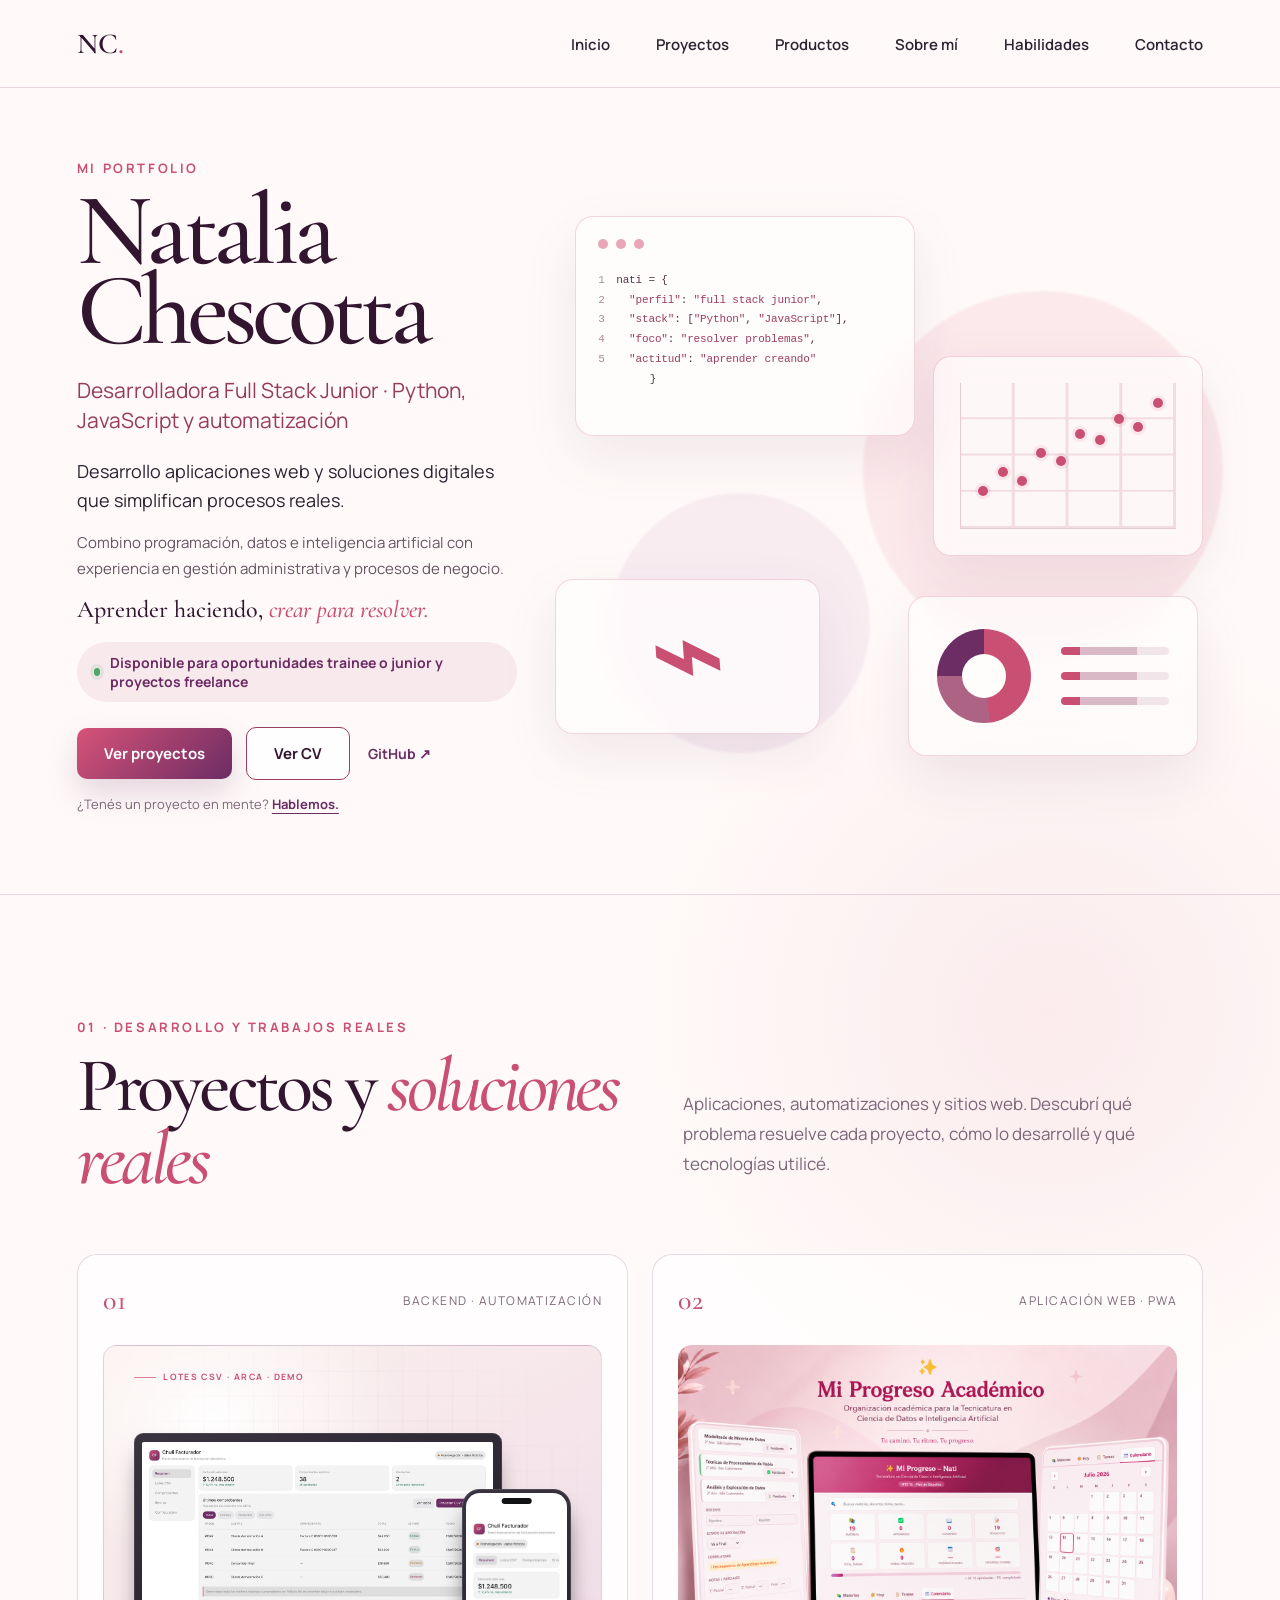
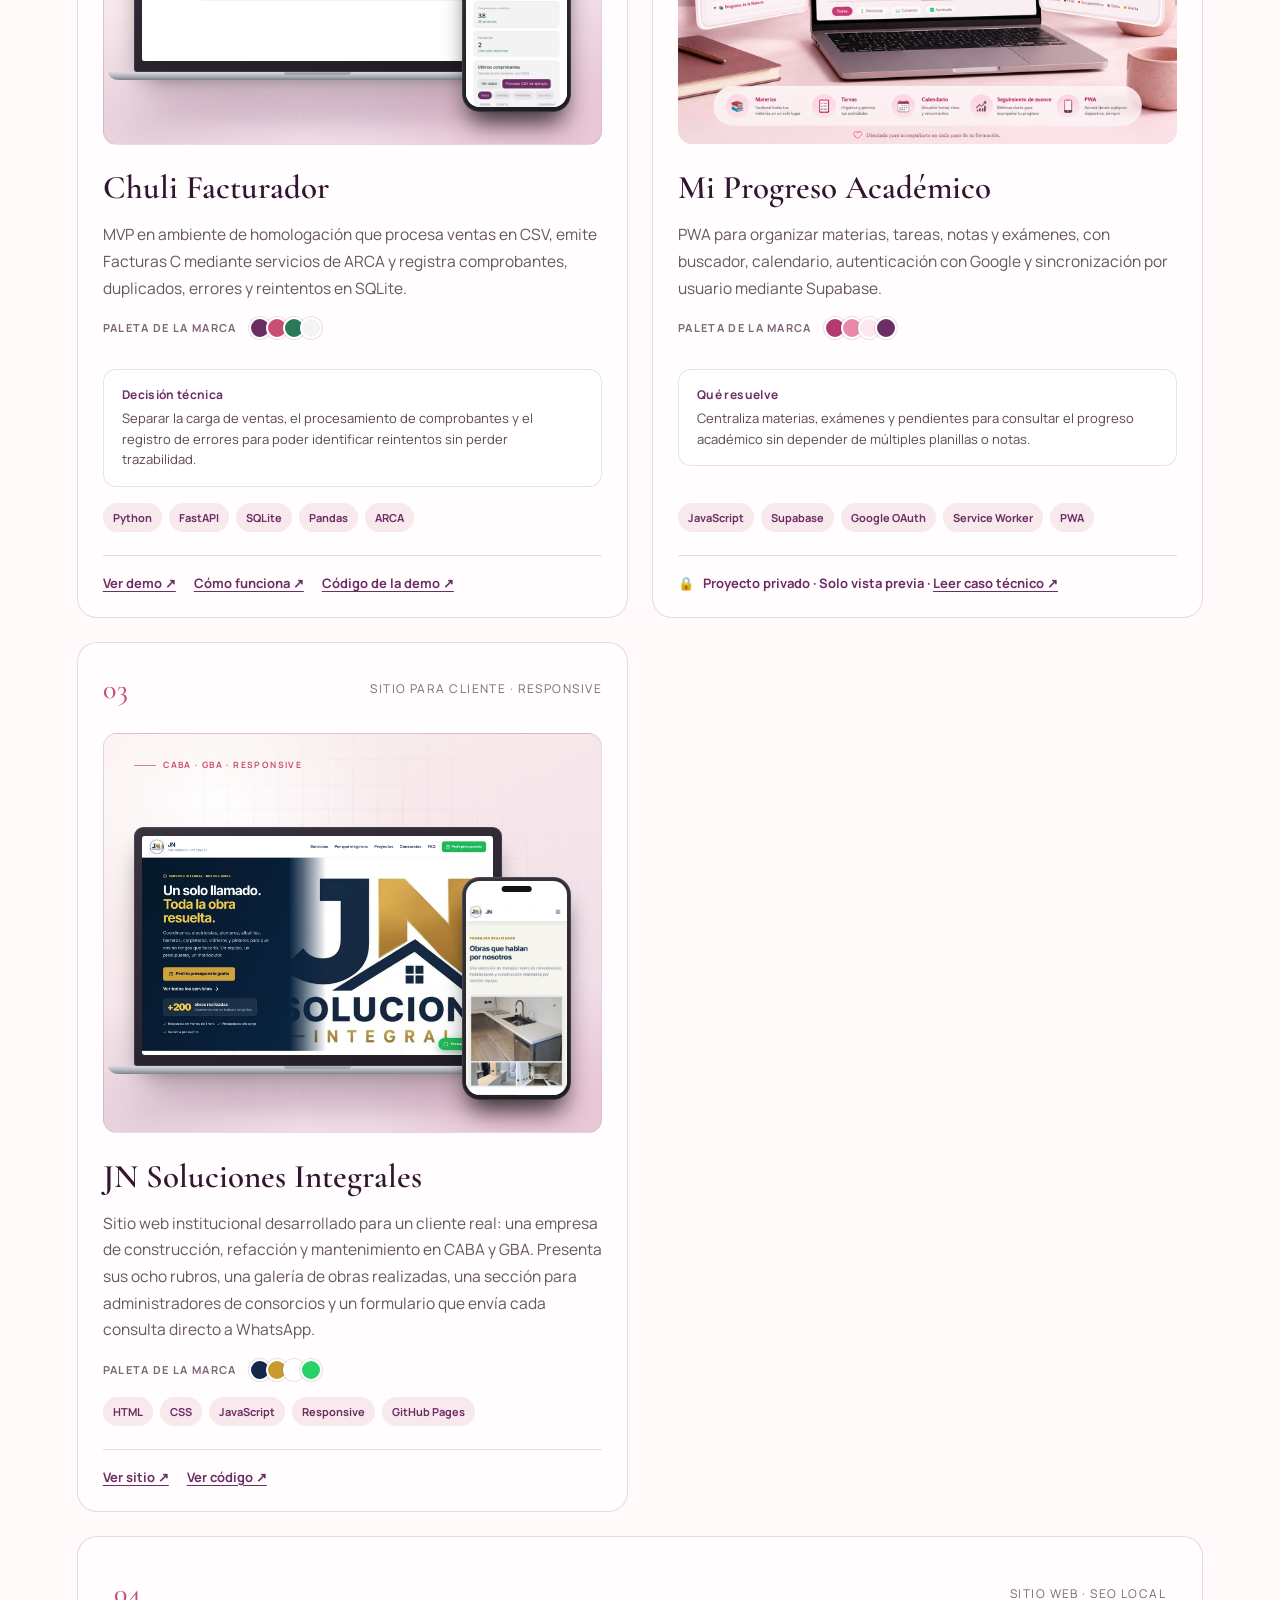
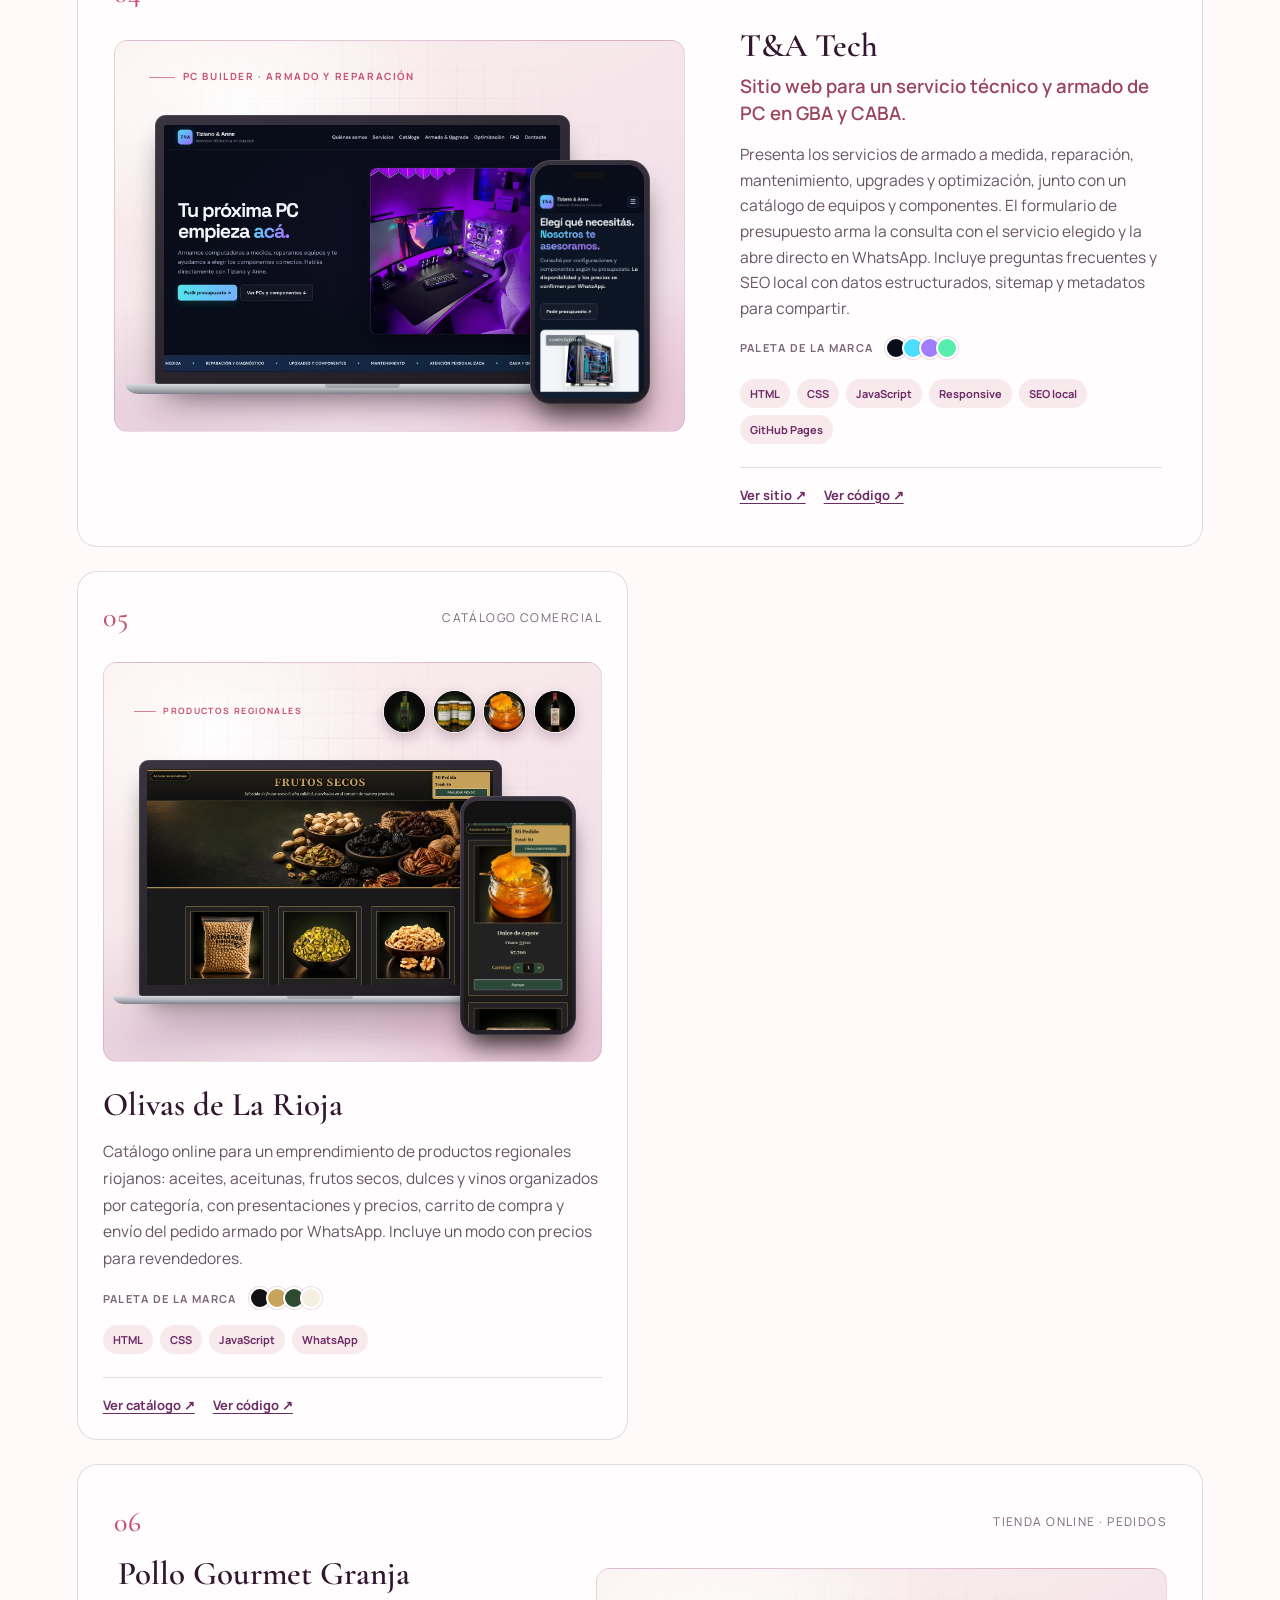
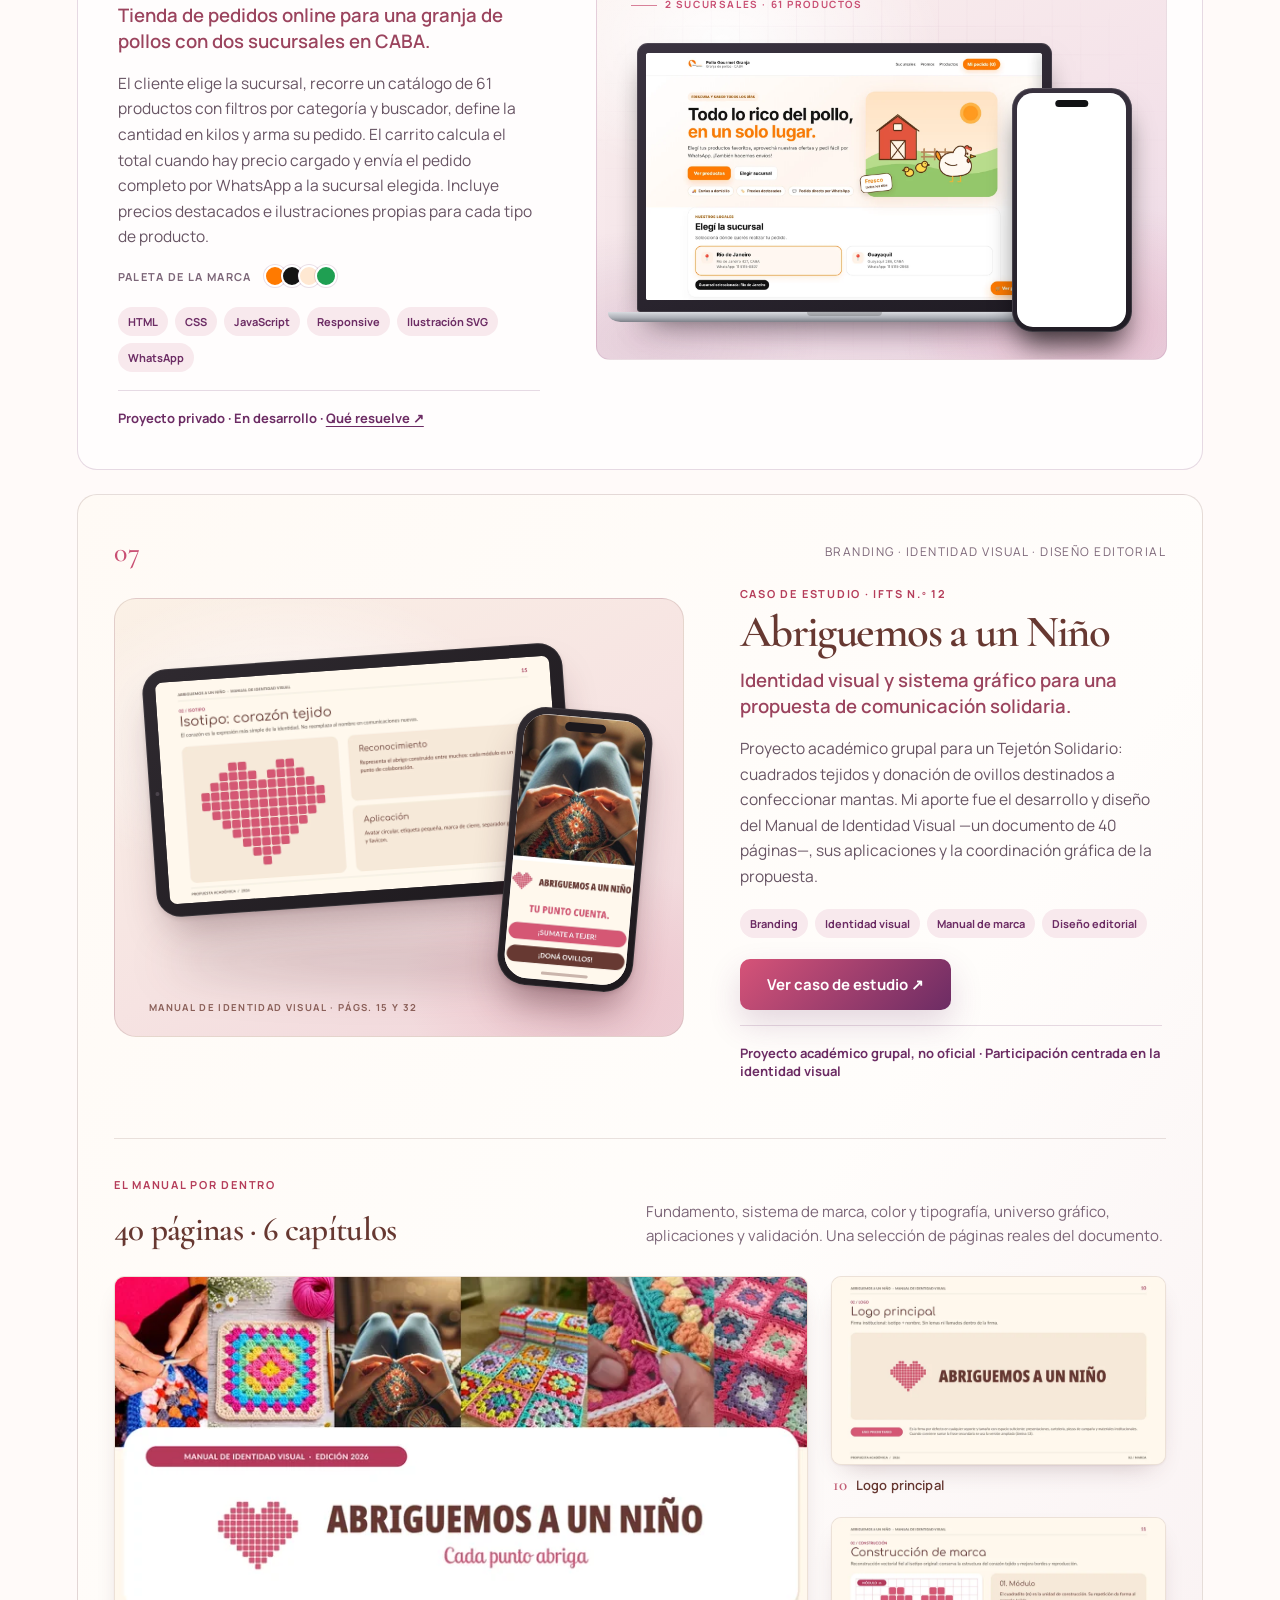
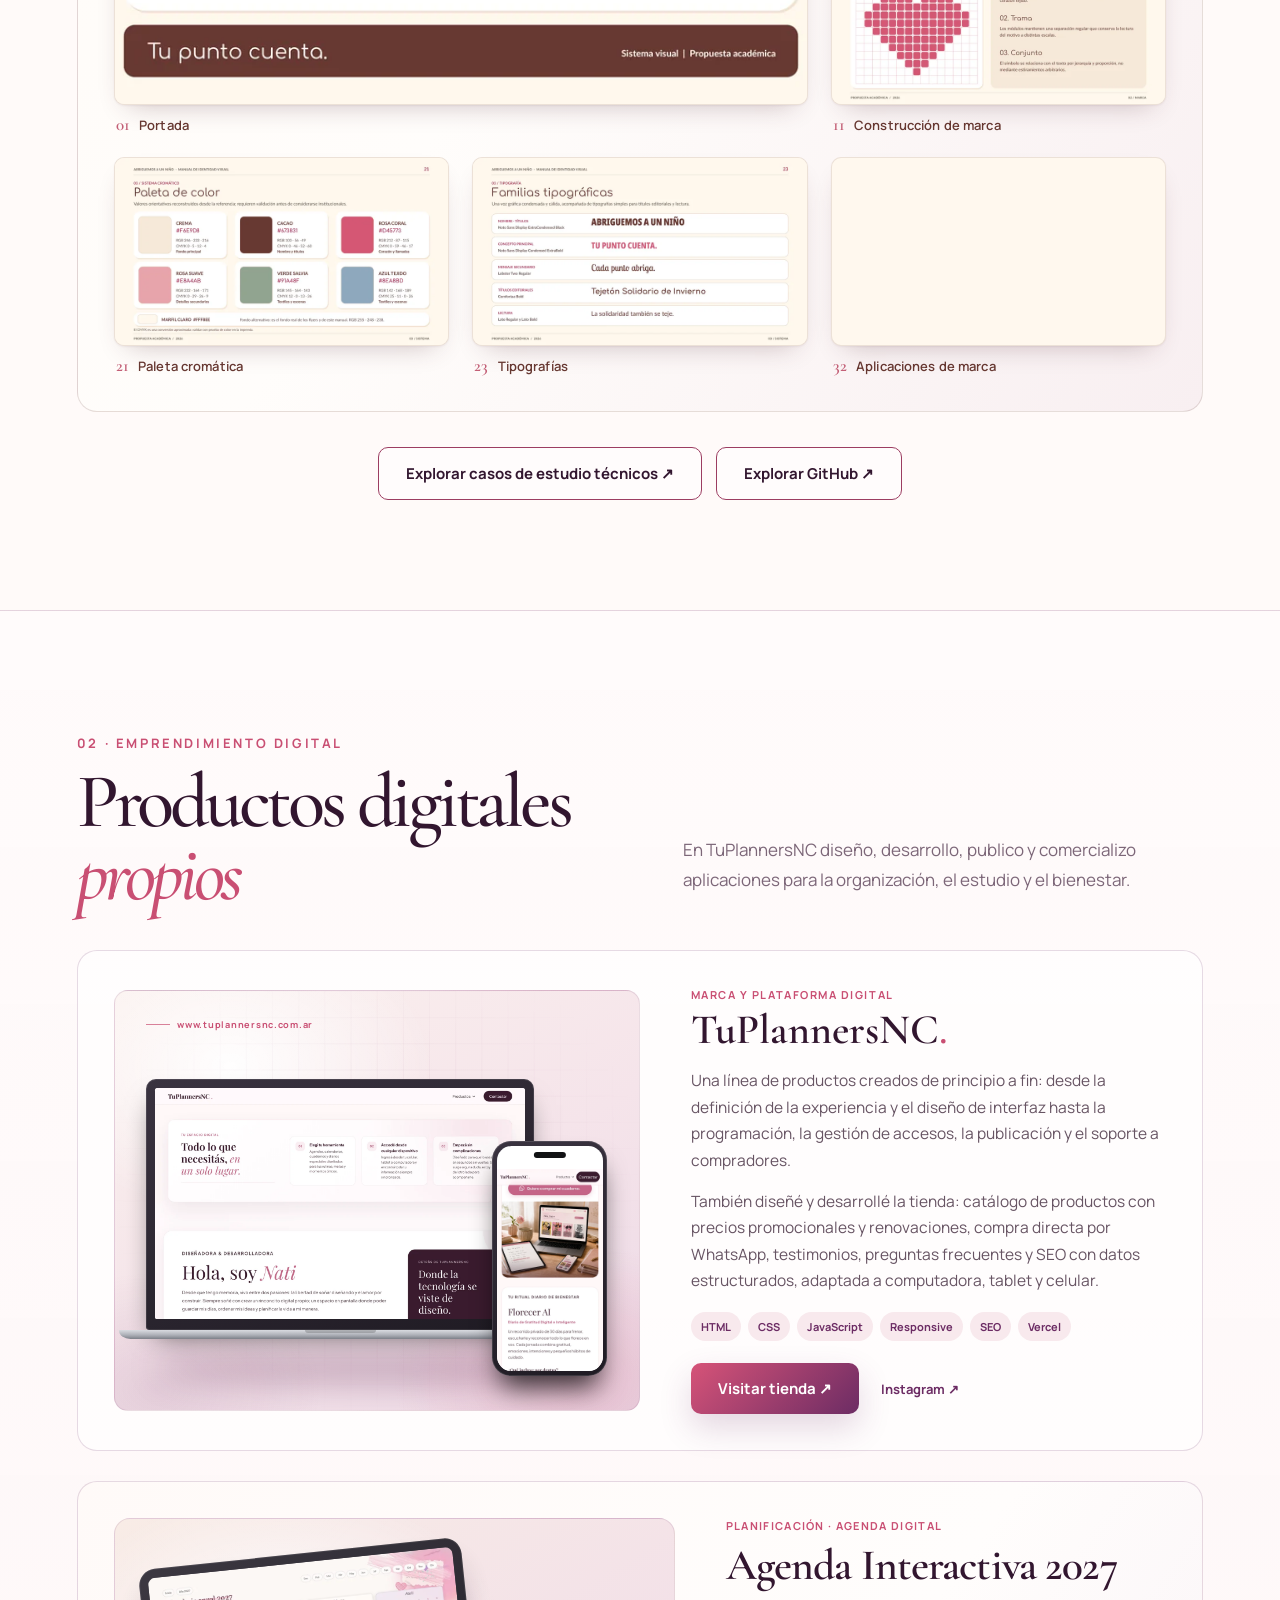
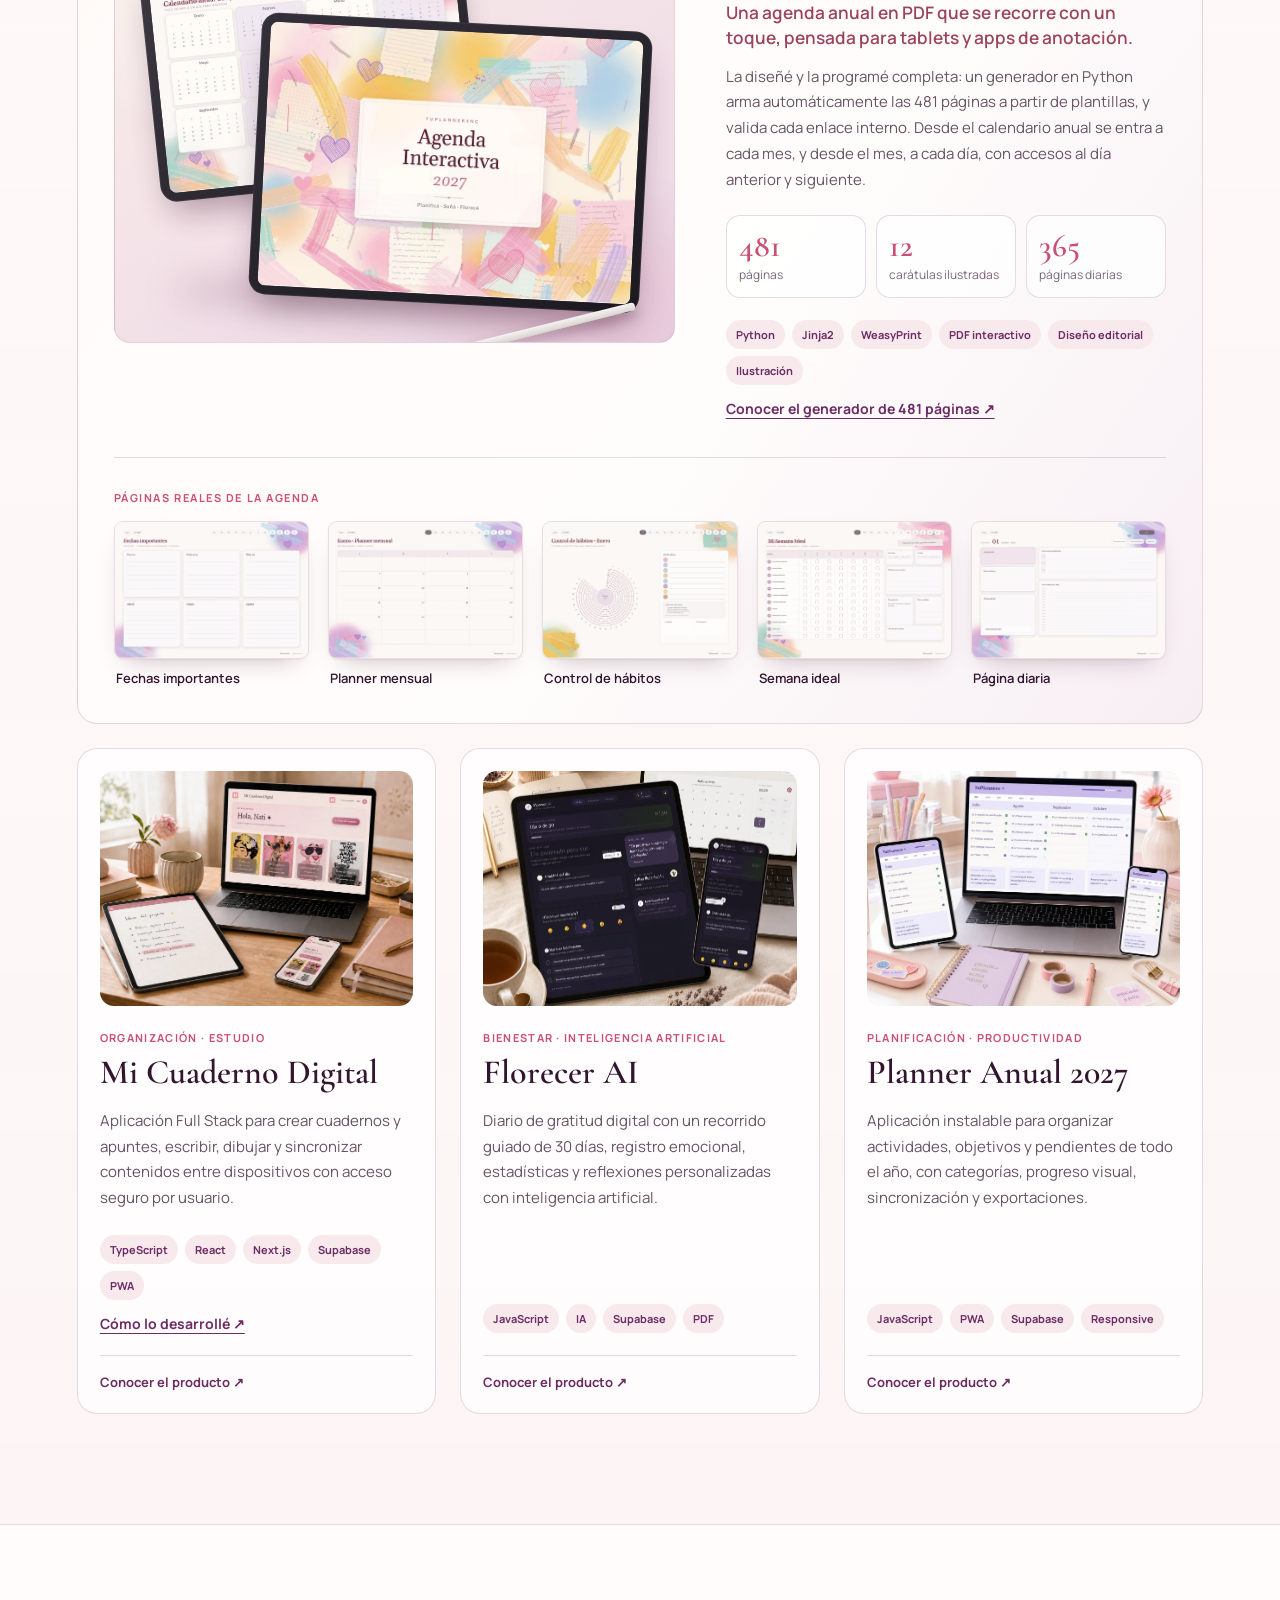
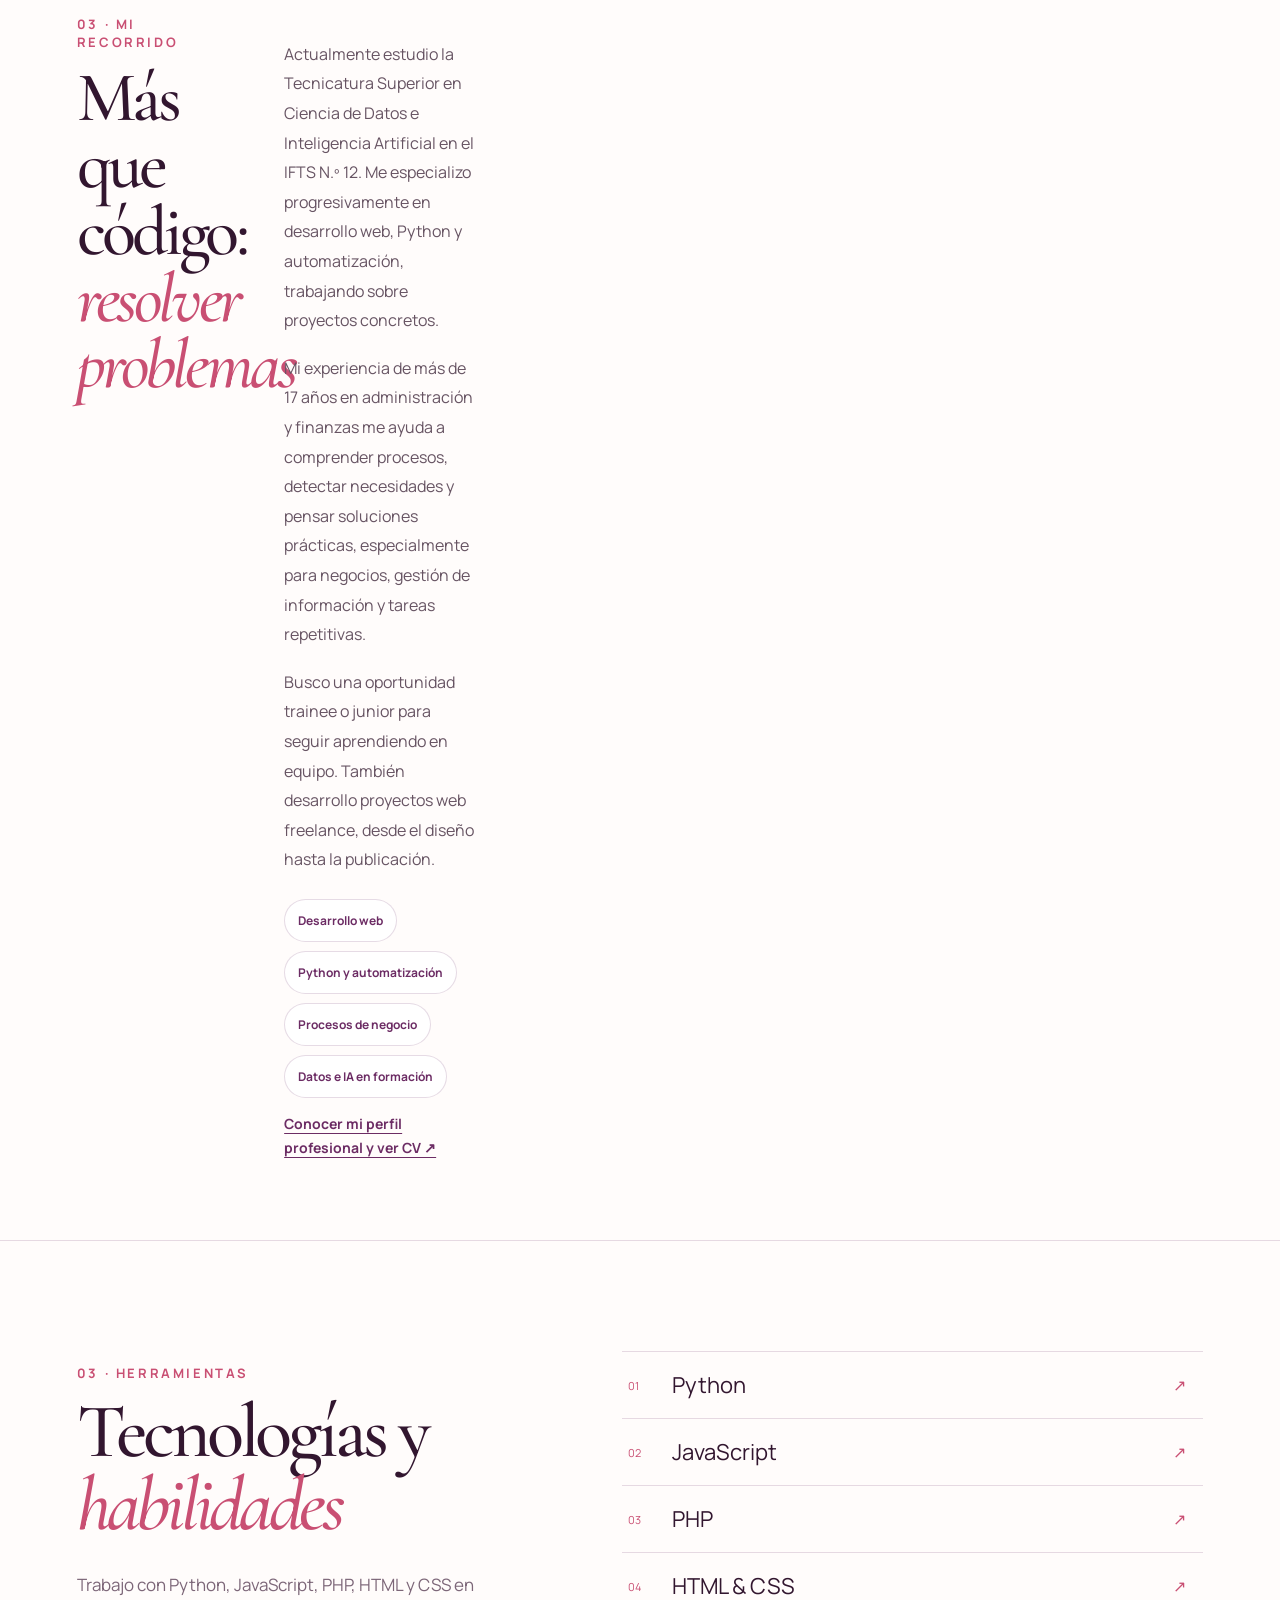
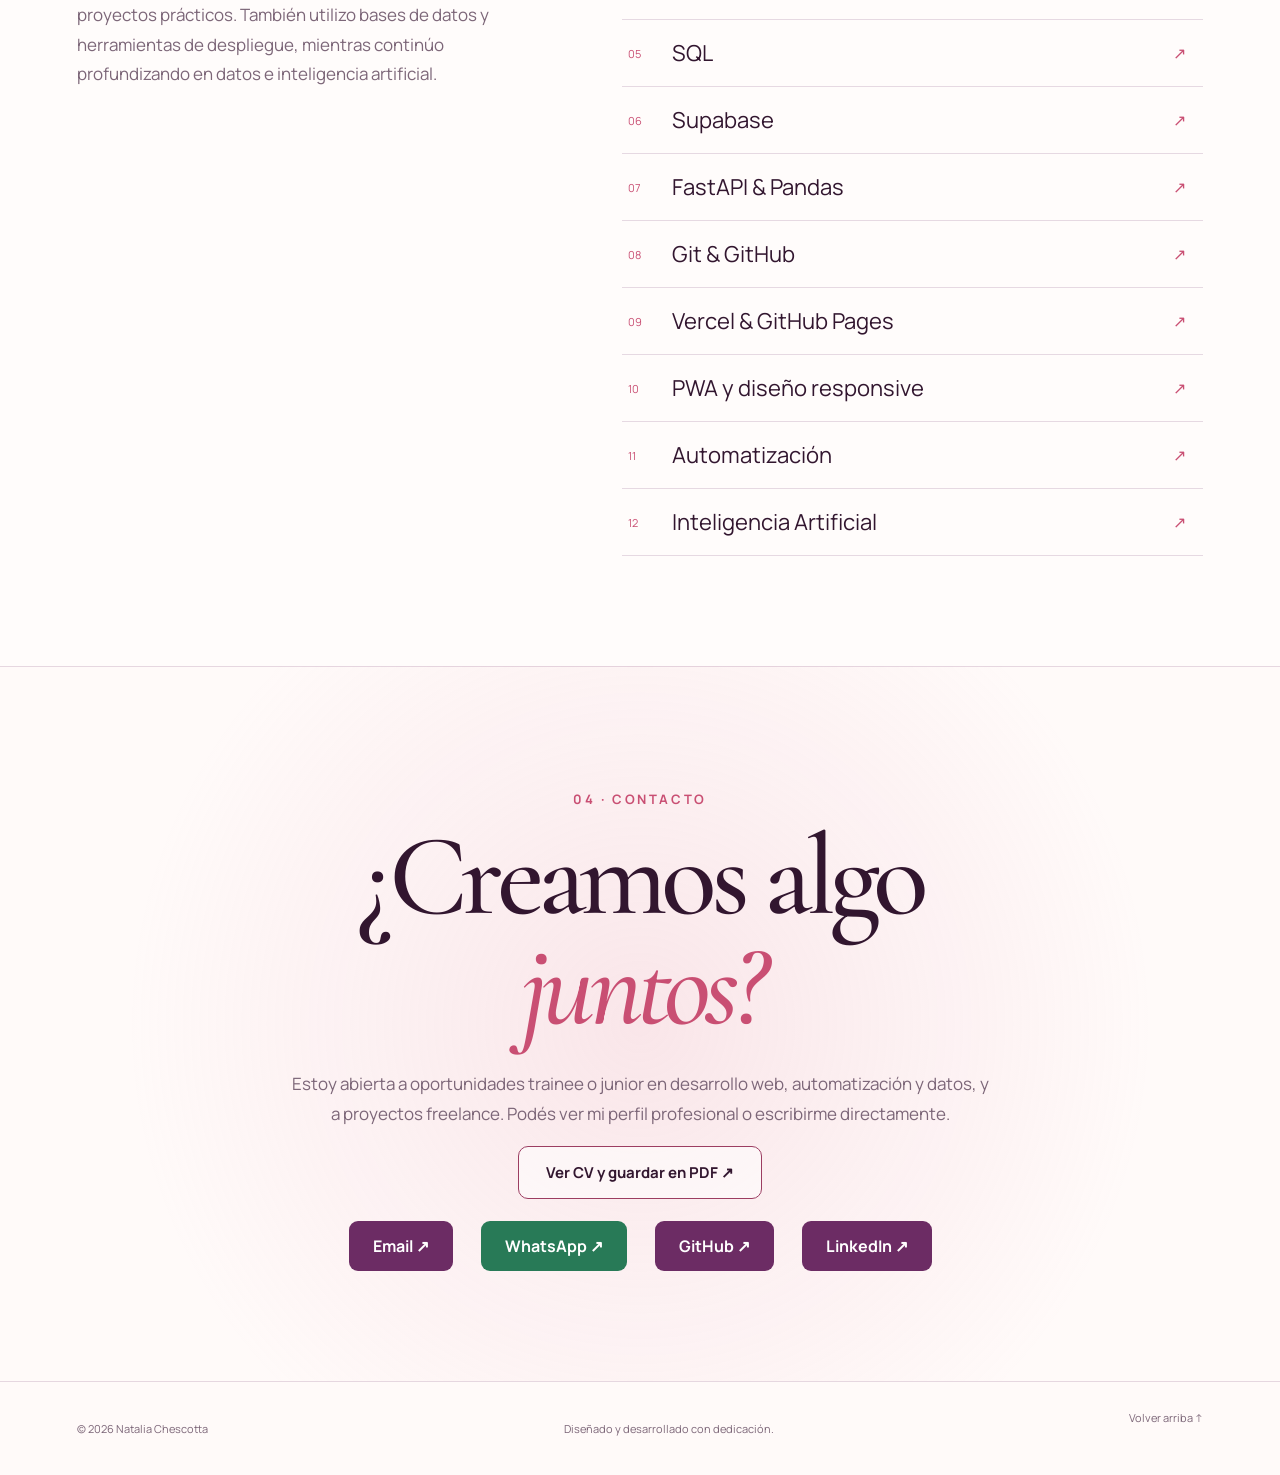
==== index.html @ 394b3a84 "fix: align project technologies with actual repositories and clarify homologation" ====
<!DOCTYPE html>
<html lang="es">
<head>
  <meta charset="UTF-8">
  <meta name="viewport" content="width=device-width, initial-scale=1.0">
  <meta name="description" content="Portfolio de Natalia Chescotta, desarrolladora de software junior: aplicaciones web, automatización, datos e inteligencia artificial.">
  <meta property="og:type" content="website">
  <meta property="og:url" content="https://laschescottas-cyber.github.io/portfolio-nati/">
  <meta property="og:title" content="Portfolio de Natalia Chescotta | Desarrollo, Datos e IA">
  <meta property="og:description" content="Aplicaciones web, automatización y proyectos de datos desarrollados para resolver necesidades reales.">
  <meta property="og:image" content="https://laschescottas-cyber.github.io/portfolio-nati/assets/portfolio-preview.jpg?v=1">
  <meta property="og:image:width" content="1200">
  <meta property="og:image:height" content="630">
  <meta property="og:image:alt" content="Portfolio de Natalia Chescotta: desarrollo de software, datos e inteligencia artificial">
  <meta name="twitter:card" content="summary_large_image">
  <meta name="twitter:title" content="Portfolio de Natalia Chescotta | Desarrollo, Datos e IA">
  <meta name="twitter:description" content="Aplicaciones web, automatización y proyectos de datos desarrollados para resolver necesidades reales.">
  <meta name="twitter:image" content="https://laschescottas-cyber.github.io/portfolio-nati/assets/portfolio-preview.jpg?v=1">
  <title>Portfolio de Natalia Chescotta | Desarrollo, Datos e IA</title>
  <link rel="canonical" href="https://laschescottas-cyber.github.io/portfolio-nati/">
  <link rel="icon" type="image/svg+xml" href="assets/favicon.svg">
  <meta name="theme-color" content="#fffaf9">
  <link rel="stylesheet" href="styles.css?v=41">
  <script type="application/ld+json">
  {"@context":"https://schema.org","@type":"Person","name":"Natalia Chescotta","url":"https://laschescottas-cyber.github.io/portfolio-nati/","jobTitle":"Desarrolladora de software junior","knowsAbout":["Python","JavaScript","PHP","Desarrollo web","Automatización","Ciencia de Datos"],"sameAs":["https://github.com/laschescottas-cyber","https://www.linkedin.com/in/natalia-chescotta"]}
  </script>
</head>
<body>
  <a class="skip-link" href="#contenido">Saltar al contenido</a>
  <main id="contenido">
    <header class="site-header">
      <a class="brand" href="#inicio" aria-label="Ir al inicio">NC<span>.</span></a>
      <nav aria-label="Navegación principal">
        <a href="#inicio">Inicio</a>
        <a href="#proyectos">Proyectos</a>
        <a href="#productos-propios">Productos</a>
        <a href="#sobre-mi">Sobre mí</a>
        <a href="#habilidades">Habilidades</a>
        <a href="#contacto">Contacto</a>
      </nav>
      <details class="mobile-nav">
        <summary aria-label="Abrir el menú de navegación">Menú ☰</summary>
        <nav aria-label="Navegación para celulares">
          <a href="#inicio">Inicio</a>
          <a href="#proyectos">Proyectos</a>
          <a href="#productos-propios">Productos</a>
          <a href="#sobre-mi">Sobre mí</a>
          <a href="#habilidades">Habilidades</a>
          <a href="#contacto">Contacto</a>
          <a href="cv.html">Ver CV</a>
        </nav>
      </details>
    </header>

    <section class="hero" id="inicio">
      <div class="hero-copy">
        <p class="eyebrow">Mi portfolio</p>
        <h1>Natalia<br>Chescotta</h1>
        <p class="hero-role">Desarrolladora Full Stack Junior · Python, JavaScript y automatización</p>
        <p class="hero-intro">Desarrollo aplicaciones web y soluciones digitales que simplifican procesos reales.</p>
        <p class="hero-detail">Combino programación, datos e inteligencia artificial con experiencia en gestión administrativa y procesos de negocio.</p>
        <p class="hero-motto">Aprender haciendo, <em>crear para resolver.</em></p>
        <div class="status"><span></span> Disponible para oportunidades trainee o junior y proyectos freelance</div>
        <div class="hero-actions">
          <a class="button primary" href="#proyectos">Ver proyectos</a>
          <a class="button secondary cv-button" href="cv.html">Ver CV</a>
          <a class="hero-github" href="https://github.com/laschescottas-cyber?tab=repositories" target="_blank" rel="noopener noreferrer">GitHub ↗</a>
        </div>
        <p class="hero-cta-note">¿Tenés un proyecto en mente? <a href="#contacto">Hablemos.</a></p>
      </div>

      <div class="data-art" aria-label="Ilustración de código y datos">
        <div class="orb orb-one"></div><div class="orb orb-two"></div>
        <div class="code-card glass-card">
          <div class="window-dots"><i></i><i></i><i></i></div>
        <pre class="profile-code"><span>1</span>nati = {
<span>2</span>  <em>"perfil"</em>: <em>"full stack junior"</em>,
<span>3</span>  <em>"stack"</em>: [<em>"Python"</em>, <em>"JavaScript"</em>],
<span>4</span>  <em>"foco"</em>: <em>"resolver problemas"</em>,
<span>5</span>  <em>"actitud"</em>: <em>"aprender creando"</em>
        }</pre>
        </div>
        <div class="chart-card glass-card"><div class="chart-grid"><i style="left:8%;bottom:22%"></i><i style="left:17%;bottom:35%"></i><i style="left:26%;bottom:29%"></i><i style="left:35%;bottom:48%"></i><i style="left:44%;bottom:43%"></i><i style="left:53%;bottom:61%"></i><i style="left:62%;bottom:57%"></i><i style="left:71%;bottom:72%"></i><i style="left:80%;bottom:66%"></i><i style="left:89%;bottom:83%"></i></div></div>
        <div class="line-card glass-card"><div class="line-chart">⌁</div></div>
        <div class="stat-card glass-card"><div class="donut"></div><div class="stat-lines"><i></i><i></i><i></i></div></div>
      </div>
    </section>


    <section class="projects section" id="proyectos">
      <div class="section-heading">
        <div><p class="section-kicker">01 · Desarrollo y trabajos reales</p><h2>Proyectos y <em>soluciones reales</em></h2></div>
        <p>Aplicaciones, automatizaciones y sitios web. Descubrí qué problema resuelve cada proyecto, cómo lo desarrollé y qué tecnologías utilicé.</p>
      </div>
      <div class="project-grid">
        <article class="project-card plum">
          <div class="project-top"><span>01</span><p>Backend · Automatización</p></div>
          <a class="project-visual dv-stage chuli-devices" href="https://laschescottas-cyber.github.io/chuli-facturador-demo/demo/" target="_blank" rel="noopener noreferrer" aria-label="Abrir demo visual de Chuli Facturador">
            <div class="dv-head" aria-hidden="true"><p class="dv-label">Lotes CSV · ARCA · Demo</p></div>
            <div class="dv-laptop" aria-hidden="true">
              <div class="dv-laptop-lid"><div class="dv-laptop-screen"><img src="assets/projects/chuli-demo-escritorio.webp" alt="" width="1280" height="800" loading="lazy" decoding="async"></div></div>
              <div class="dv-laptop-base"></div>
            </div>
            <div class="dv-phone" aria-hidden="true">
              <div class="dv-phone-screen"><img src="assets/projects/chuli-demo-celular.webp" alt="" width="540" height="1169" loading="lazy" decoding="async"></div>
            </div>
          </a>
          <h3>Chuli Facturador</h3>
          <p class="project-description">MVP en ambiente de homologación que procesa ventas en CSV, emite Facturas C mediante servicios de ARCA y registra comprobantes, duplicados, errores y reintentos en SQLite.</p>
          <div class="brand-palette" aria-label="Paleta de la marca"><span>Paleta de la marca</span><div><i style="--c:#6c2c64" title="#6c2c64"></i><i style="--c:#c94f73" title="#c94f73"></i><i style="--c:#287a57" title="#287a57"></i><i style="--c:#f4f4f5" title="#f4f4f5"></i></div></div>
          <div class="case-preview"><strong>Decisión técnica</strong><p>Separar la carga de ventas, el procesamiento de comprobantes y el registro de errores para poder identificar reintentos sin perder trazabilidad.</p></div>
          <div class="tags"><span>Python</span><span>FastAPI</span><span>SQLite</span><span>Pandas</span><span>ARCA</span></div>
          <div class="project-links"><a href="https://laschescottas-cyber.github.io/chuli-facturador-demo/demo/" target="_blank" rel="noopener noreferrer">Ver demo ↗</a><a href="casos-tecnicos.html#chuli">Cómo funciona ↗</a><a href="https://github.com/laschescottas-cyber/chuli-facturador-demo" target="_blank" rel="noopener noreferrer">Código de la demo ↗</a></div>
        </article>
        <article class="project-card rose">
          <div class="project-top"><span>02</span><p>Aplicación web · PWA</p></div>
          <div
            class="project-visual progreso-preview"
            aria-label="Mockup de Mi Progreso Académico, proyecto privado"
            style="
              width: 100% !important;
              height: auto !important;
              padding: 0 !important;
              margin: 24px 0 26px !important;
              overflow: hidden !important;
              border-radius: 14px !important;
              display: block !important;
            "
          >
            <img
              src="assets/projects/progreso-mockup.png"
              alt="Mockup de Mi Progreso Académico"
              style="
                display: block !important;
                width: 100% !important;
                height: auto !important;
                object-fit: contain !important;
                object-position: center !important;
                border-radius: 14px !important;
                transform: none !important;
              "
            >
          </div>
          <h3>Mi Progreso Académico</h3>
          <p class="project-description">PWA para organizar materias, tareas, notas y exámenes, con buscador, calendario, autenticación con Google y sincronización por usuario mediante Supabase.</p>
          <div class="brand-palette" aria-label="Paleta de la marca"><span>Paleta de la marca</span><div><i style="--c:#b23a6f" title="#b23a6f"></i><i style="--c:#e88aa8" title="#e88aa8"></i><i style="--c:#fde7ee" title="#fde7ee"></i><i style="--c:#6c2c64" title="#6c2c64"></i></div></div>
          <div class="case-preview"><strong>Qué resuelve</strong><p>Centraliza materias, exámenes y pendientes para consultar el progreso académico sin depender de múltiples planillas o notas.</p></div>
          <div class="tags"><span>JavaScript</span><span>Supabase</span><span>Google OAuth</span><span>Service Worker</span><span>PWA</span></div>
          <div class="private-project"><span aria-hidden="true">🔒</span> Proyecto privado · Solo vista previa · <a href="casos-tecnicos.html#progreso">Leer caso técnico ↗</a></div>
        </article>
        <article class="project-card rose">
          <div class="project-top"><span>03</span><p>Sitio para cliente · Responsive</p></div>
          <a class="project-visual dv-stage jn-devices" href="https://laschescottas-cyber.github.io/jn-soluciones-integrales/" target="_blank" rel="noopener noreferrer" aria-label="Abrir el sitio de JN Soluciones Integrales">
            <div class="dv-head" aria-hidden="true"><p class="dv-label">CABA · GBA · Responsive</p></div>
            <div class="dv-laptop" aria-hidden="true">
              <div class="dv-laptop-lid"><div class="dv-laptop-screen"><img src="assets/projects/jn-sitio-escritorio.webp" alt="" width="1280" height="800" loading="lazy" decoding="async"></div></div>
              <div class="dv-laptop-base"></div>
            </div>
            <div class="dv-phone" aria-hidden="true">
              <div class="dv-phone-screen"><img src="assets/projects/jn-sitio-celular.webp" alt="" width="540" height="1169" loading="lazy" decoding="async"></div>
            </div>
          </a>
          <h3>JN Soluciones Integrales</h3>
          <p class="project-description">Sitio web institucional desarrollado para un cliente real: una empresa de construcción, refacción y mantenimiento en CABA y GBA. Presenta sus ocho rubros, una galería de obras realizadas, una sección para administradores de consorcios y un formulario que envía cada consulta directo a WhatsApp.</p>
          <div class="brand-palette" aria-label="Paleta de la marca"><span>Paleta de la marca</span><div><i style="--c:#13284a" title="#13284a"></i><i style="--c:#c99a2e" title="#c99a2e"></i><i style="--c:#ffffff" title="#ffffff"></i><i style="--c:#25d366" title="#25d366"></i></div></div>
          <div class="tags"><span>HTML</span><span>CSS</span><span>JavaScript</span><span>Responsive</span><span>GitHub Pages</span></div>
          <div class="project-links"><a href="https://laschescottas-cyber.github.io/jn-soluciones-integrales/" target="_blank" rel="noopener noreferrer">Ver sitio ↗</a><a href="https://github.com/laschescottas-cyber/jn-soluciones-integrales" target="_blank" rel="noopener noreferrer">Ver código ↗</a></div>
        </article>
        <article class="project-card wide-case tatech-case">
          <div class="project-top"><span>04</span><p>Sitio web · SEO local</p></div>
          <a class="project-visual dv-stage tatech-devices" href="https://laschescottas-cyber.github.io/ta-tech/" target="_blank" rel="noopener noreferrer" aria-label="Abrir el sitio de T&amp;A Tech">
            <div class="dv-head" aria-hidden="true"><p class="dv-label">PC Builder · Armado y reparación</p></div>
            <div class="dv-laptop" aria-hidden="true">
              <div class="dv-laptop-lid"><div class="dv-laptop-screen"><img src="assets/projects/tatech-sitio-escritorio.webp" alt="" width="1280" height="800" loading="lazy" decoding="async"></div></div>
              <div class="dv-laptop-base"></div>
            </div>
            <div class="dv-phone" aria-hidden="true">
              <div class="dv-phone-screen"><img src="assets/projects/tatech-sitio-celular.webp" alt="" width="540" height="1169" loading="lazy" decoding="async"></div>
            </div>
          </a>
          <div class="wide-case-copy">
            <h3>T&amp;A Tech</h3>
            <p class="wide-case-subtitle">Sitio web para un servicio técnico y armado de PC en GBA y CABA.</p>
            <p class="project-description">Presenta los servicios de armado a medida, reparación, mantenimiento, upgrades y optimización, junto con un catálogo de equipos y componentes. El formulario de presupuesto arma la consulta con el servicio elegido y la abre directo en WhatsApp. Incluye preguntas frecuentes y SEO local con datos estructurados, sitemap y metadatos para compartir.</p>
          <div class="brand-palette" aria-label="Paleta de la marca"><span>Paleta de la marca</span><div><i style="--c:#080d19" title="#080d19"></i><i style="--c:#4cddff" title="#4cddff"></i><i style="--c:#a17cff" title="#a17cff"></i><i style="--c:#56edb0" title="#56edb0"></i></div></div>
            <div class="tags"><span>HTML</span><span>CSS</span><span>JavaScript</span><span>Responsive</span><span>SEO local</span><span>GitHub Pages</span></div>
            <div class="project-links"><a href="https://laschescottas-cyber.github.io/ta-tech/" target="_blank" rel="noopener noreferrer">Ver sitio ↗</a><a href="https://github.com/laschescottas-cyber/ta-tech" target="_blank" rel="noopener noreferrer">Ver código ↗</a></div>
          </div>
        </article>
        <article class="project-card plum">
          <div class="project-top"><span>05</span><p>Catálogo comercial</p></div>
          <a class="project-visual dv-stage olivas-devices" href="https://laschescottas-cyber.github.io/olivas-de-la-rioja/" target="_blank" rel="noopener noreferrer" aria-label="Abrir el catálogo Olivas de La Rioja">
            <div class="dv-head" aria-hidden="true">
              <p class="dv-label">Productos regionales</p>
              <ul class="olivas-thumbs">
                <li><img src="assets/projects/olivas-producto-aceite.webp" alt="" width="200" height="200" loading="lazy"></li>
                <li><img src="assets/projects/olivas-producto-aceitunas.webp" alt="" width="200" height="200" loading="lazy"></li>
                <li><img src="assets/projects/olivas-producto-dulce.webp" alt="" width="200" height="200" loading="lazy"></li>
                <li><img src="assets/projects/olivas-producto-vino.webp" alt="" width="200" height="200" loading="lazy"></li>
              </ul>
            </div>
            <div class="dv-laptop" aria-hidden="true">
              <div class="dv-laptop-lid"><div class="dv-laptop-screen"><img src="assets/projects/olivas-productos-escritorio.webp" alt="" width="1280" height="800" loading="lazy" decoding="async"></div></div>
              <div class="dv-laptop-base"></div>
            </div>
            <div class="dv-phone" aria-hidden="true">
              <div class="dv-phone-screen"><img src="assets/projects/olivas-productos-celular.webp" alt="" width="540" height="1169" loading="lazy" decoding="async"></div>
            </div>
          </a>
          <h3>Olivas de La Rioja</h3>
          <p class="project-description">Catálogo online para un emprendimiento de productos regionales riojanos: aceites, aceitunas, frutos secos, dulces y vinos organizados por categoría, con presentaciones y precios, carrito de compra y envío del pedido armado por WhatsApp. Incluye un modo con precios para revendedores.</p>
          <div class="brand-palette" aria-label="Paleta de la marca"><span>Paleta de la marca</span><div><i style="--c:#111111" title="#111111"></i><i style="--c:#c8a45a" title="#c8a45a"></i><i style="--c:#2f4a33" title="#2f4a33"></i><i style="--c:#f5efe2" title="#f5efe2"></i></div></div>
          <div class="tags"><span>HTML</span><span>CSS</span><span>JavaScript</span><span>WhatsApp</span></div>
       <div class="project-links"><a href="https://laschescottas-cyber.github.io/olivas-de-la-rioja/" target="_blank" rel="noopener noreferrer">Ver catálogo ↗</a><a href="https://github.com/laschescottas-cyber/olivas-de-la-rioja" target="_blank" rel="noopener noreferrer">Ver código ↗</a></div>
        </article>
        <article class="project-card wide-case wide-reverse pollo-case">
          <div class="project-top"><span>06</span><p>Tienda online · Pedidos</p></div>
          <div class="project-visual dv-stage pollo-devices" aria-label="Capturas de la tienda Pollo Gourmet Granja">
            <div class="dv-head" aria-hidden="true"><p class="dv-label">2 sucursales · 61 productos</p></div>
            <div class="dv-laptop" aria-hidden="true">
              <div class="dv-laptop-lid"><div class="dv-laptop-screen"><img src="assets/projects/pollo-gourmet-escritorio.webp" alt="" width="1280" height="800" loading="lazy" decoding="async"></div></div>
              <div class="dv-laptop-base"></div>
            </div>
            <div class="dv-phone" aria-hidden="true">
              <div class="dv-phone-screen"><img src="assets/projects/pollo-gourmet-celular.webp" alt="" width="540" height="1169" loading="lazy" decoding="async"></div>
            </div>
          </div>
          <div class="wide-case-copy">
            <h3>Pollo Gourmet Granja</h3>
            <p class="wide-case-subtitle">Tienda de pedidos online para una granja de pollos con dos sucursales en CABA.</p>
            <p class="project-description">El cliente elige la sucursal, recorre un catálogo de 61 productos con filtros por categoría y buscador, define la cantidad en kilos y arma su pedido. El carrito calcula el total cuando hay precio cargado y envía el pedido completo por WhatsApp a la sucursal elegida. Incluye precios destacados e ilustraciones propias para cada tipo de producto.</p>
            <div class="brand-palette" aria-label="Paleta de la marca"><span>Paleta de la marca</span><div><i style="--c:#ff7a00" title="#ff7a00"></i><i style="--c:#141414" title="#141414"></i><i style="--c:#ffe8d2" title="#ffe8d2"></i><i style="--c:#1f9f52" title="#1f9f52"></i></div></div>
            <div class="tags"><span>HTML</span><span>CSS</span><span>JavaScript</span><span>Responsive</span><span>Ilustración SVG</span><span>WhatsApp</span></div>
            <div class="private-project">Proyecto privado · En desarrollo · <a href="casos-tecnicos.html#pollo">Qué resuelve ↗</a></div>
          </div>
        </article>
        <article class="project-card rose abriguemos-case-study">
          <div class="project-top"><span>07</span><p>Branding · Identidad visual · Diseño editorial</p></div>
          <a class="project-visual abriguemos-devices" href="abriguemos-identidad-visual.html" aria-label="Abrir el caso de estudio de identidad visual de Abriguemos a un Niño">
            <div class="abriguemos-device-glow" aria-hidden="true"></div>
            <div class="abriguemos-tablet" aria-hidden="true">
              <div class="abriguemos-tablet-camera"></div>
              <div class="abriguemos-tablet-screen">
                <img src="assets/projects/abriguemos-mockup-tablet-isotipo.webp" alt="" width="1600" height="900" decoding="async">
              </div>
            </div>
            <div class="abriguemos-phone" aria-hidden="true">
              <div class="abriguemos-phone-speaker"></div>
              <div class="abriguemos-phone-screen">
                <img src="assets/projects/abriguemos-mockup-phone-historia.webp" alt="" width="640" height="1195" decoding="async">
              </div>
              <div class="abriguemos-phone-home"></div>
            </div>
            <span class="abriguemos-devices-caption">MANUAL DE IDENTIDAD VISUAL · PÁGS. 15 Y 32</span>
          </a>
          <div class="abriguemos-case-study-copy">
            <p class="abriguemos-eyebrow">CASO DE ESTUDIO · IFTS N.º 12</p>
            <h3>Abriguemos a un Niño</h3>
            <p class="abriguemos-subtitle">Identidad visual y sistema gráfico para una propuesta de comunicación solidaria.</p>
            <p class="project-description">Proyecto académico grupal para un Tejetón Solidario: cuadrados tejidos y donación de ovillos destinados a confeccionar mantas. Mi aporte fue el desarrollo y diseño del Manual de Identidad Visual —un documento de 40 páginas—, sus aplicaciones y la coordinación gráfica de la propuesta.</p>
            <div class="tags"><span>Branding</span><span>Identidad visual</span><span>Manual de marca</span><span>Diseño editorial</span></div>
            <a class="button primary abriguemos-case-button" href="abriguemos-identidad-visual.html">Ver caso de estudio ↗</a>
            <div class="private-project">Proyecto académico grupal, no oficial · Participación centrada en la identidad visual</div>
          </div>
          <div class="abriguemos-manual-gallery">
            <div class="abriguemos-gallery-head">
              <p class="abriguemos-eyebrow">EL MANUAL POR DENTRO</p>
              <h4>40 páginas · 6 capítulos</h4>
              <p>Fundamento, sistema de marca, color y tipografía, universo gráfico, aplicaciones y validación. Una selección de páginas reales del documento.</p>
            </div>
            <ol class="abriguemos-gallery-grid">
              <li class="abriguemos-page is-feature">
                <a href="assets/projects/abriguemos-manual-p01-portada-1600.webp" target="_blank" rel="noopener noreferrer" data-caption="Pág. 01 · Portada">
                  <img src="assets/projects/abriguemos-manual-p01-portada-800.webp" srcset="assets/projects/abriguemos-manual-p01-portada-800.webp 800w, assets/projects/abriguemos-manual-p01-portada-1600.webp 1600w" sizes="(max-width: 640px) 82vw, 60vw" width="1600" height="900" alt="Portada del Manual de Identidad Visual, edición 2026" loading="lazy" decoding="async">
                </a>
                <p><span>01</span>Portada</p>
              </li>
              <li class="abriguemos-page">
                <a href="assets/projects/abriguemos-manual-p10-logo-principal-1600.webp" target="_blank" rel="noopener noreferrer" data-caption="Pág. 10 · Logo principal">
                  <img src="assets/projects/abriguemos-manual-p10-logo-principal-800.webp" srcset="assets/projects/abriguemos-manual-p10-logo-principal-800.webp 800w, assets/projects/abriguemos-manual-p10-logo-principal-1600.webp 1600w" sizes="(max-width: 640px) 82vw, 30vw" width="1600" height="900" alt="Página del manual: logo principal, isotipo de corazón tejido y nombre" loading="lazy" decoding="async">
                </a>
                <p><span>10</span>Logo principal</p>
              </li>
              <li class="abriguemos-page">
                <a href="assets/projects/abriguemos-manual-p11-construccion-1600.webp" target="_blank" rel="noopener noreferrer" data-caption="Pág. 11 · Construcción de marca">
                  <img src="assets/projects/abriguemos-manual-p11-construccion-800.webp" srcset="assets/projects/abriguemos-manual-p11-construccion-800.webp 800w, assets/projects/abriguemos-manual-p11-construccion-1600.webp 1600w" sizes="(max-width: 640px) 82vw, 30vw" width="1600" height="900" alt="Página del manual: construcción del isotipo sobre retícula modular" loading="lazy" decoding="async">
                </a>
                <p><span>11</span>Construcción de marca</p>
              </li>
              <li class="abriguemos-page">
                <a href="assets/projects/abriguemos-manual-p21-paleta-1600.webp" target="_blank" rel="noopener noreferrer" data-caption="Pág. 21 · Paleta cromática">
                  <img src="assets/projects/abriguemos-manual-p21-paleta-800.webp" srcset="assets/projects/abriguemos-manual-p21-paleta-800.webp 800w, assets/projects/abriguemos-manual-p21-paleta-1600.webp 1600w" sizes="(max-width: 640px) 82vw, 30vw" width="1600" height="900" alt="Página del manual: paleta de color con valores HEX, RGB y CMYK" loading="lazy" decoding="async">
                </a>
                <p><span>21</span>Paleta cromática</p>
              </li>
              <li class="abriguemos-page">
                <a href="assets/projects/abriguemos-manual-p23-tipografias-1600.webp" target="_blank" rel="noopener noreferrer" data-caption="Pág. 23 · Tipografías">
                  <img src="assets/projects/abriguemos-manual-p23-tipografias-800.webp" srcset="assets/projects/abriguemos-manual-p23-tipografias-800.webp 800w, assets/projects/abriguemos-manual-p23-tipografias-1600.webp 1600w" sizes="(max-width: 640px) 82vw, 30vw" width="1600" height="900" alt="Página del manual: familias tipográficas y sus usos" loading="lazy" decoding="async">
                </a>
                <p><span>23</span>Tipografías</p>
              </li>
              <li class="abriguemos-page">
                <a href="assets/projects/abriguemos-manual-p32-aplicaciones-1600.webp" target="_blank" rel="noopener noreferrer" data-caption="Pág. 32 · Aplicaciones de marca">
                  <img src="assets/projects/abriguemos-manual-p32-aplicaciones-800.webp" srcset="assets/projects/abriguemos-manual-p32-aplicaciones-800.webp 800w, assets/projects/abriguemos-manual-p32-aplicaciones-1600.webp 1600w" sizes="(max-width: 640px) 82vw, 30vw" width="1600" height="900" alt="Página del manual: aplicaciones digitales en historias, publicaciones y foto de perfil" loading="lazy" decoding="async">
                </a>
                <p><span>32</span>Aplicaciones de marca</p>
              </li>
            </ol>
          </div>
        </article>
      </div>
      <div class="section-cta">
        <a class="button secondary" href="casos-tecnicos.html">Explorar casos de estudio técnicos ↗</a>
        <a class="button secondary" href="https://github.com/laschescottas-cyber" target="_blank" rel="noopener noreferrer">Explorar GitHub ↗</a>
      </div>
    </section>

    <section class="own-products section" id="productos-propios">
      <div class="section-heading products-heading">
        <div><p class="section-kicker">02 · Emprendimiento digital</p><h2>Productos digitales <em>propios</em></h2></div>
        <p>En TuPlannersNC diseño, desarrollo, publico y comercializo aplicaciones para la organización, el estudio y el bienestar.</p>
      </div>

      <article class="brand-intro brand-web">
        <a class="project-visual dv-stage tuplanners-devices" href="https://www.tuplannersnc.com.ar/" target="_blank" rel="noopener noreferrer" aria-label="Visitar la tienda TuPlannersNC">
          <div class="dv-head" aria-hidden="true"><p class="dv-label">www.tuplannersnc.com.ar</p></div>
          <div class="dv-laptop" aria-hidden="true">
            <div class="dv-laptop-lid"><div class="dv-laptop-screen"><img src="assets/projects/tuplanners-web-escritorio.webp" alt="" width="1280" height="800" loading="lazy" decoding="async"></div></div>
            <div class="dv-laptop-base"></div>
          </div>
          <div class="dv-phone" aria-hidden="true">
            <div class="dv-phone-screen"><img src="assets/projects/tuplanners-web-celular.webp" alt="" width="540" height="1169" loading="lazy" decoding="async"></div>
          </div>
        </a>
        <div class="brand-web-copy">
          <p class="brand-label">Marca y plataforma digital</p>
          <h3>TuPlannersNC<span>.</span></h3>
          <p>Una línea de productos creados de principio a fin: desde la definición de la experiencia y el diseño de interfaz hasta la programación, la gestión de accesos, la publicación y el soporte a compradores.</p>
          <p>También diseñé y desarrollé la tienda: catálogo de productos con precios promocionales y renovaciones, compra directa por WhatsApp, testimonios, preguntas frecuentes y SEO con datos estructurados, adaptada a computadora, tablet y celular.</p>
          <div class="tags"><span>HTML</span><span>CSS</span><span>JavaScript</span><span>Responsive</span><span>SEO</span><span>Vercel</span></div>
          <div class="brand-actions">
            <a class="button primary" href="https://www.tuplannersnc.com.ar/" target="_blank" rel="noopener noreferrer">Visitar tienda ↗</a>
            <a class="text-link" href="https://www.instagram.com/tuplannersnc" target="_blank" rel="noopener noreferrer">Instagram ↗</a>
          </div>
        </div>
      </article>

      <article class="agenda-feature">
        <a class="agenda-stage" href="assets/projects/agenda2027-v2-p01-portada-1600.webp" target="_blank" rel="noopener noreferrer" data-caption="Portada" aria-label="Ver la portada de la Agenda Interactiva 2027">
          <div class="agenda-tablet agenda-tablet-back" aria-hidden="true"><div class="agenda-tablet-screen"><img src="assets/projects/agenda2027-v2-p07-calendario-anual-800.webp" srcset="assets/projects/agenda2027-v2-p07-calendario-anual-800.webp 800w, assets/projects/agenda2027-v2-p07-calendario-anual-1600.webp 1600w" sizes="30vw" width="1600" height="1131" alt="" loading="lazy" decoding="async"></div></div>
          <div class="agenda-tablet agenda-tablet-front"><div class="agenda-tablet-screen"><img src="assets/projects/agenda2027-v2-p01-portada-800.webp" srcset="assets/projects/agenda2027-v2-p01-portada-800.webp 800w, assets/projects/agenda2027-v2-p01-portada-1600.webp 1600w" sizes="(max-width: 900px) 80vw, 40vw" width="1600" height="1131" alt="Portada de la Agenda Interactiva 2027: collage pastel con pinceladas, papeles y corazones" loading="lazy" decoding="async"></div></div>
          <span class="agenda-pen" aria-hidden="true"></span>
        </a>
        <div class="agenda-copy">
          <p class="product-type">Planificación · Agenda digital</p>
          <h3>Agenda Interactiva 2027</h3>
          <p class="agenda-subtitle">Una agenda anual en PDF que se recorre con un toque, pensada para tablets y apps de anotación.</p>
          <p>La diseñé y la programé completa: un generador en Python arma automáticamente las 481 páginas a partir de plantillas, y valida cada enlace interno. Desde el calendario anual se entra a cada mes, y desde el mes, a cada día, con accesos al día anterior y siguiente.</p>
          <ul class="agenda-stats">
            <li><strong>481</strong><span>páginas</span></li>
            <li><strong>12</strong><span>carátulas ilustradas</span></li>
            <li><strong>365</strong><span>páginas diarias</span></li>
          </ul>
          <div class="tags"><span>Python</span><span>Jinja2</span><span>WeasyPrint</span><span>PDF interactivo</span><span>Diseño editorial</span><span>Ilustración</span></div>
          <a class="section-intro-link" href="casos-tecnicos.html#agenda">Conocer el generador de 481 páginas ↗</a>
        </div>
        <div class="agenda-gallery" data-lightbox>
          <p class="agenda-gallery-title">Páginas reales de la agenda</p>
          <ol>
              <li>
                <a href="assets/projects/agenda2027-v2-p04-fechas-importantes-1600.webp" target="_blank" rel="noopener noreferrer" data-caption="Fechas importantes">
                  <img src="assets/projects/agenda2027-v2-p04-fechas-importantes-800.webp" srcset="assets/projects/agenda2027-v2-p04-fechas-importantes-800.webp 800w, assets/projects/agenda2027-v2-p04-fechas-importantes-1600.webp 1600w" sizes="(max-width: 640px) 70vw, 18vw" width="1600" height="1131" alt="Fechas importantes del primer semestre: cumpleaños, aniversarios y eventos" loading="lazy" decoding="async">
                </a>
                <p>Fechas importantes</p>
              </li>
              <li>
                <a href="assets/projects/agenda2027-v2-p09-planner-mensual-1600.webp" target="_blank" rel="noopener noreferrer" data-caption="Planner mensual">
                  <img src="assets/projects/agenda2027-v2-p09-planner-mensual-800.webp" srcset="assets/projects/agenda2027-v2-p09-planner-mensual-800.webp 800w, assets/projects/agenda2027-v2-p09-planner-mensual-1600.webp 1600w" sizes="(max-width: 640px) 70vw, 18vw" width="1600" height="1131" alt="Planner mensual de enero: cada día lleva a su página diaria" loading="lazy" decoding="async">
                </a>
                <p>Planner mensual</p>
              </li>
              <li>
                <a href="assets/projects/agenda2027-v2-p11-habitos-1600.webp" target="_blank" rel="noopener noreferrer" data-caption="Control de hábitos">
                  <img src="assets/projects/agenda2027-v2-p11-habitos-800.webp" srcset="assets/projects/agenda2027-v2-p11-habitos-800.webp 800w, assets/projects/agenda2027-v2-p11-habitos-1600.webp 1600w" sizes="(max-width: 640px) 70vw, 18vw" width="1600" height="1131" alt="Rueda de hábitos mensual para colorear por día" loading="lazy" decoding="async">
                </a>
                <p>Control de hábitos</p>
              </li>
              <li>
                <a href="assets/projects/agenda2027-v2-p12-semana-ideal-1600.webp" target="_blank" rel="noopener noreferrer" data-caption="Semana ideal">
                  <img src="assets/projects/agenda2027-v2-p12-semana-ideal-800.webp" srcset="assets/projects/agenda2027-v2-p12-semana-ideal-800.webp 800w, assets/projects/agenda2027-v2-p12-semana-ideal-1600.webp 1600w" sizes="(max-width: 640px) 70vw, 18vw" width="1600" height="1131" alt="Planificación de la semana ideal con hábitos, humor y prioridades" loading="lazy" decoding="async">
                </a>
                <p>Semana ideal</p>
              </li>
              <li>
                <a href="assets/projects/agenda2027-v2-p13-pagina-diaria-1600.webp" target="_blank" rel="noopener noreferrer" data-caption="Página diaria">
                  <img src="assets/projects/agenda2027-v2-p13-pagina-diaria-800.webp" srcset="assets/projects/agenda2027-v2-p13-pagina-diaria-800.webp 800w, assets/projects/agenda2027-v2-p13-pagina-diaria-1600.webp 1600w" sizes="(max-width: 640px) 70vw, 18vw" width="1600" height="1131" alt="Página diaria con tareas, horarios y accesos al día anterior y siguiente" loading="lazy" decoding="async">
                </a>
                <p>Página diaria</p>
              </li>
          </ol>
        </div>
      </article>

      <div class="product-showcase-grid">
        <article class="product-showcase-card">
          <a class="product-image" href="https://www.tuplannersnc.com.ar/#cuaderno-digital" target="_blank" rel="noopener noreferrer" aria-label="Conocer Mi Cuaderno Digital">
            <img src="assets/projects/mockup-mi-cuaderno-digital-v2.webp" alt="Mi Cuaderno Digital abierto en computadora, tablet y celular" loading="lazy">
          </a>
          <p class="product-type">Organización · Estudio</p>
          <h3>Mi Cuaderno Digital</h3>
          <p>Aplicación Full Stack para crear cuadernos y apuntes, escribir, dibujar y sincronizar contenidos entre dispositivos con acceso seguro por usuario.</p>
          <div class="tags"><span>TypeScript</span><span>React</span><span>Next.js</span><span>Supabase</span><span>PWA</span></div>
          <a class="section-intro-link" href="casos-tecnicos.html#cuaderno">Cómo lo desarrollé ↗</a>
          <a class="product-link" href="https://www.tuplannersnc.com.ar/#cuaderno-digital" target="_blank" rel="noopener noreferrer">Conocer el producto ↗</a>
        </article>

        <article class="product-showcase-card">
          <a class="product-image" href="https://www.tuplannersnc.com.ar/#florecer-ai" target="_blank" rel="noopener noreferrer" aria-label="Conocer Florecer AI">
            <img src="assets/projects/mockup-florecer-ai.webp" alt="Florecer AI, diario de gratitud digital, abierto en tablet y celular" loading="lazy">
          </a>
          <p class="product-type">Bienestar · Inteligencia artificial</p>
          <h3>Florecer AI</h3>
          <p>Diario de gratitud digital con un recorrido guiado de 30 días, registro emocional, estadísticas y reflexiones personalizadas con inteligencia artificial.</p>
          <div class="tags"><span>JavaScript</span><span>IA</span><span>Supabase</span><span>PDF</span></div>
          <a class="product-link" href="https://www.tuplannersnc.com.ar/#florecer-ai" target="_blank" rel="noopener noreferrer">Conocer el producto ↗</a>
        </article>

        <article class="product-showcase-card">
          <a class="product-image" href="https://www.tuplannersnc.com.ar/#catalogo" target="_blank" rel="noopener noreferrer" aria-label="Conocer Planner Anual 2027">
            <img src="assets/projects/mockup-planner-anual-2026.svg" alt="Planner Anual 2027 instalado en computadora, tablet y celular" loading="lazy">
          </a>
          <p class="product-type">Planificación · Productividad</p>
          <h3>Planner Anual 2027</h3>
          <p>Aplicación instalable para organizar actividades, objetivos y pendientes de todo el año, con categorías, progreso visual, sincronización y exportaciones.</p>
          <div class="tags"><span>JavaScript</span><span>PWA</span><span>Supabase</span><span>Responsive</span></div>
          <a class="product-link" href="https://www.tuplannersnc.com.ar/#catalogo" target="_blank" rel="noopener noreferrer">Conocer el producto ↗</a>
        </article>
      </div>

    </section>

    <section class="about section" id="sobre-mi" aria-labelledby="titulo-sobre-mi">
      <div class="about-wrap">
        <div>
          <p class="section-kicker">03 · Mi recorrido</p>
          <h2 id="titulo-sobre-mi">Más que código:<br><em>resolver problemas</em></h2>
        </div>
        <div class="about-copy">
          <p>Actualmente estudio la Tecnicatura Superior en Ciencia de Datos e Inteligencia Artificial en el IFTS N.º 12. Me especializo progresivamente en desarrollo web, Python y automatización, trabajando sobre proyectos concretos.</p>
          <p>Mi experiencia de más de 17 años en administración y finanzas me ayuda a comprender procesos, detectar necesidades y pensar soluciones prácticas, especialmente para negocios, gestión de información y tareas repetitivas.</p>
          <p>Busco una oportunidad trainee o junior para seguir aprendiendo en equipo. También desarrollo proyectos web freelance, desde el diseño hasta la publicación.</p>
          <div class="about-highlights"><span>Desarrollo web</span><span>Python y automatización</span><span>Procesos de negocio</span><span>Datos e IA en formación</span></div>
          <a class="section-intro-link" href="cv.html">Conocer mi perfil profesional y ver CV ↗</a>
        </div>
      </div>
    </section>



    <section class="skills section" id="habilidades">
      <div><p class="section-kicker">03 · Herramientas</p><h2>Tecnologías y<br><em>habilidades</em></h2><p class="skills-intro">Trabajo con Python, JavaScript, PHP, HTML y CSS en proyectos prácticos. También utilizo bases de datos y herramientas de despliegue, mientras continúo profundizando en datos e inteligencia artificial.</p></div>
      <div class="skill-list"><div><span>01</span><p>Python</p><i>↗</i></div><div><span>02</span><p>JavaScript</p><i>↗</i></div><div><span>03</span><p>PHP</p><i>↗</i></div><div><span>04</span><p>HTML &amp; CSS</p><i>↗</i></div><div><span>05</span><p>SQL</p><i>↗</i></div><div><span>06</span><p>Supabase</p><i>↗</i></div><div><span>07</span><p>FastAPI &amp; Pandas</p><i>↗</i></div><div><span>08</span><p>Git &amp; GitHub</p><i>↗</i></div><div><span>09</span><p>Vercel &amp; GitHub Pages</p><i>↗</i></div><div><span>10</span><p>PWA y diseño responsive</p><i>↗</i></div><div><span>11</span><p>Automatización</p><i>↗</i></div><div><span>12</span><p>Inteligencia Artificial</p><i>↗</i></div></div>
    </section>

    <section class="contact section" id="contacto">
      <p class="section-kicker">04 · Contacto</p><h2>¿Creamos algo<br><em>juntos?</em></h2>
      <p>Estoy abierta a oportunidades trainee o junior en desarrollo web, automatización y datos, y a proyectos freelance. Podés ver mi perfil profesional o escribirme directamente.</p>
      <p><a class="button secondary" href="cv.html">Ver CV y guardar en PDF ↗</a></p>
<div class="contact-links">
  <a href="mailto:laschescottas@gmail.com">Email ↗</a>

  <a class="whatsapp-link"
     href="https://wa.me/5491157485571?text=Hola%20Natalia%2C%20vi%20tu%20portfolio%20y%20me%20gustar%C3%ADa%20contactarte."
     target="_blank"
     rel="noopener noreferrer">
    WhatsApp ↗
  </a>

  <a href="https://github.com/laschescottas-cyber"
     target="_blank"
     rel="noopener noreferrer">
    GitHub ↗
  </a>

  <a href="https://www.linkedin.com/in/natalia-chescotta"
     target="_blank"
     rel="noopener noreferrer">
    LinkedIn ↗
  </a>
</div>
     
    </section>

    <footer><p>© 2026 Natalia Chescotta</p><p>Diseñado y desarrollado con dedicación.</p><a href="#inicio">Volver arriba ↑</a></footer>
  </main>
  <dialog class="abriguemos-lightbox" aria-label="Vista ampliada de la página">
    <button class="lightbox-close" type="button" aria-label="Cerrar">×</button>
    <button class="lightbox-nav prev" type="button" aria-label="Página anterior">‹</button>
    <figure><img alt=""><figcaption></figcaption></figure>
    <button class="lightbox-nav next" type="button" aria-label="Página siguiente">›</button>
  </dialog>
  <script>
  (() => {
    const box = document.querySelector('.abriguemos-lightbox');
    if (!box || typeof box.showModal !== 'function') return;
    const img = box.querySelector('img'), cap = box.querySelector('figcaption');
    let links = [], i = 0;
    const show = n => { i = (n + links.length) % links.length; const a = links[i]; img.src = a.href; img.alt = (a.querySelector('img') || {}).alt || ''; cap.textContent = a.dataset.caption || ''; };
    const groups = [document.querySelectorAll('.abriguemos-gallery-grid a'), document.querySelectorAll('.agenda-feature a[data-caption]')];
    groups.forEach(group => {
      const list = [...group];
      list.forEach((a, n) => a.addEventListener('click', e => { e.preventDefault(); links = list; show(n); box.showModal(); }));
    });
    box.querySelector('.prev').onclick = () => show(i - 1);
    box.querySelector('.next').onclick = () => show(i + 1);
    box.querySelector('.lightbox-close').onclick = () => box.close();
    box.addEventListener('click', e => { if (e.target === box) box.close(); });
    box.addEventListener('keydown', e => { if (e.key === 'ArrowLeft') show(i - 1); if (e.key === 'ArrowRight') show(i + 1); });
  })();
  </script>
</body>
</html>
---- styles.css ----
@import url('https://fonts.googleapis.com/css2?family=Cormorant+Garamond:ital,wght@0,500;0,600;1,500&family=Manrope:wght@400;500;600;700&display=swap');
:root {
  --cream: #fffaf9;
  --paper: #fffdfc;
  --ink: #32162f;
  --body: #2c2230;
  --plum: #6c2c64;
  --rose: #c94f73;
  --rose-soft: #e8a6b8;
  --blush: #f8e9ed;
  --line: rgba(108, 44, 100, 0.17);
  --muted: #7c6678;
}

* { box-sizing: border-box; }
html { scroll-behavior: smooth; }
body {
  margin: 0;
  color: var(--body);
  background:
    radial-gradient(circle at 82% 8%, rgba(232, 166, 184, .18), transparent 26rem),
    var(--cream);
  font-family: "Manrope", sans-serif;
}
a { color: inherit; text-decoration: none; }

.site-header {
  height: 88px;
  width: 100%;
  max-width: none;
  margin: 0;
  padding: 0 clamp(28px, 6vw, 120px);
  display: flex;
  align-items: center;
  justify-content: space-between;
  border-bottom: 1px solid var(--line);
}
.brand { font: 600 29px/1 "Cormorant Garamond", serif; color: var(--ink); }
.brand span { color: var(--rose); }
nav { display: flex; gap: 46px; font-size: 15px; font-weight: 600; }
nav a { padding: 34px 0 29px; border-bottom: 3px solid transparent; transition: .2s; }
nav a:hover { color: var(--rose); border-color: var(--rose); }

.hero {
  width: 100%;
  max-width: none;
  min-height: 700px;
  margin: 0;
  padding: 58px clamp(28px, 6vw, 120px) 68px;
  display: grid;
  grid-template-columns: minmax(440px, .8fr) minmax(440px, 1.2fr);
  gap: clamp(28px, 3vw, 58px);
  align-items: center;
  overflow: hidden;
}
.eyebrow, .section-kicker {
  color: var(--rose);
  text-transform: uppercase;
  letter-spacing: .2em;
  font-size: 13px;
  font-weight: 700;
}
.hero h1, h2 {
  margin: 14px 0 0;
  color: var(--ink);
  font-family: "Cormorant Garamond", serif;
  font-weight: 500;
  letter-spacing: -.055em;
}
.hero h1 { font-size: clamp(76px, 8vw, 116px); line-height: .78; }
.hero-role { max-width: 720px; margin: 24px 0 0; color: #963b5b; font-size: 21px; line-height: 1.45; }
.hero-intro { max-width: 700px; margin: 21px 0 0; font-size: 18px; line-height: 1.65; }
.hero-detail { max-width: 720px; margin: 14px 0 0; color: #675463; font-size: 15px; line-height: 1.7; }
.hero-study { max-width: 700px; margin: 12px 0 0; color: #675463; font-size: 14px; line-height: 1.65; }
.hero-motto { margin: 15px 0 0; color: var(--ink); font: 500 24px/1.2 "Cormorant Garamond",serif; }
.hero-motto em { color: var(--rose); }
.hero .status { margin-top: 17px; }
.hero-actions { display: flex; flex-wrap: wrap; align-items: center; gap: 14px; margin-top: 25px; }
.hero-github { padding: 10px 4px; color: var(--plum); font-size: 14px; font-weight: 700; }
.hero-github:hover { color: var(--rose); }
.button { padding: 15px 27px; border-radius: 10px; font-size: 15px; font-weight: 700; transition: transform .2s, box-shadow .2s; }
.button:hover { transform: translateY(-2px); }
.button.primary { color: white; background: linear-gradient(135deg, #d65378, #6c2c64); box-shadow: 0 14px 32px rgba(108,44,100,.18); }
.button.secondary { border: 1px solid #9c3d61; color: var(--ink); background: rgba(255,255,255,.55); }
.github-mark { margin-right: 8px; color: var(--plum); }

.data-art { position: relative; width: min(100%, 820px); height: 540px; margin-inline: auto; }
.glass-card {
  position: absolute;
  border: 1px solid rgba(201,79,115,.22);
  border-radius: 18px;
  background: rgba(255,253,252,.72);
  box-shadow: 0 20px 55px rgba(90,35,77,.09);
  backdrop-filter: blur(12px);
}
.orb { position: absolute; border-radius: 50%; filter: blur(1px); }
.orb-one { width: 360px; height: 360px; right: -20px; top: 75px; background: rgba(248,215,222,.48); }
.orb-two { width: 260px; height: 260px; left: 55px; bottom: 3px; background: rgba(238,218,230,.42); }
.code-card { width: 340px; height: 220px; left: 20px; top: 0; padding: 22px; z-index: 2; }
.window-dots { display: flex; gap: 8px; margin-bottom: 22px; }
.window-dots i, .mini-window i { width: 10px; height: 10px; border-radius: 50%; background: var(--rose-soft); }
pre { margin: 0; color: #513647; font: 12px/1.85 monospace; }
pre span { color: #a88c9d; } pre b { color: #bd3d68; font-weight: 500; } pre em { color: #9c3d61; font-style: normal; }
.chart-card { width: 270px; height: 200px; right: 0; top: 140px; padding: 26px; }
.chart-grid { position: relative; height: 100%; border-left: 1px solid #e7cbd4; border-bottom: 1px solid #e7cbd4; background: linear-gradient(#0000 95%, #f1dce2 95%), linear-gradient(90deg,#0000 95%,#f1dce2 95%); background-size: 25% 25%; }
.chart-grid i { position: absolute; width: 10px; height: 10px; border-radius: 50%; background: var(--rose); box-shadow: 0 0 0 3px rgba(201,79,115,.1); }
.line-card { width: 265px; height: 155px; left: 0; bottom: 22px; display: grid; place-items: center; }
.line-chart { color: var(--rose); font: 130px/1 "Cormorant Garamond", serif; transform: rotate(-4deg); }
.stat-card { width: 290px; height: 160px; right: 5px; bottom: 0; padding: 28px; display: flex; gap: 30px; align-items: center; }
.donut { width: 94px; height: 94px; border-radius: 50%; background: conic-gradient(var(--rose) 0 48%, #ad6484 48% 75%, var(--plum) 75%); position: relative; }
.donut:after { content: ""; position: absolute; inset: 25px; border-radius: 50%; background: var(--paper); }
.stat-lines { flex: 1; display: grid; gap: 17px; }
.stat-lines i { height: 8px; border-radius: 10px; background: linear-gradient(90deg, var(--rose) 18%, #d8b9c5 18% 70%, #f2e5e9 70%); }

.section {
  width: 100%;
  max-width: none;
  margin: 0;
  padding: 110px clamp(28px, 6vw, 120px);
}
h2 { font-size: clamp(50px, 6vw, 78px); line-height: .95; }
h2 em { color: var(--rose); font-weight: 500; }
.about { display: grid; grid-template-columns: minmax(380px, .75fr) minmax(520px, 1.25fr); gap: clamp(38px, 4vw, 78px); border-top: 1px solid var(--line); background: rgba(255,255,255,.28); }
.about-copy { max-width: 820px; padding-top: 38px; font-size: 20px; line-height: 1.75; }
.about-copy p { margin: 0 0 24px; }
.status { display: inline-flex; align-items: center; gap: 10px; margin-top: 10px; padding: 11px 17px; border-radius: 30px; background: var(--blush); color: var(--plum); font-size: 14px; font-weight: 700; }
.status span { width: 8px; height: 8px; border-radius: 50%; background: #4ca66b; box-shadow: 0 0 0 4px rgba(76,166,107,.12); }

.projects { border-top: 1px solid var(--line); }
.section-heading { display: flex; justify-content: space-between; align-items: end; gap: 60px; margin-bottom: 58px; }
.section-heading > p { max-width: 520px; color: var(--muted); font-size: 17px; line-height: 1.75; }
.project-grid { display: grid; grid-template-columns: repeat(auto-fit, minmax(410px, 1fr)); gap: 24px; }
.project-card { min-height: 610px; padding: 25px; border: 1px solid var(--line); border-radius: 20px; background: rgba(255,255,255,.58); display: flex; flex-direction: column; transition: transform .25s, box-shadow .25s; }
.project-card:hover { transform: translateY(-6px); box-shadow: 0 22px 50px rgba(90,35,77,.1); }
.project-top { display: flex; align-items: center; justify-content: space-between; color: var(--muted); font-size: 12px; text-transform: uppercase; letter-spacing: .12em; }
.project-top span { font: 500 28px/1 "Cormorant Garamond", serif; color: var(--rose); }
.project-visual { height: 195px; margin: 24px 0 26px; padding: 22px; border-radius: 14px; background: linear-gradient(145deg,#f5dfe6,#edd5e4); overflow: hidden; }
.project-card.plum .project-visual { background: linear-gradient(145deg,#eadde9,#dbc6dc); }
.project-card.blush .project-visual { background: linear-gradient(145deg,#fde9e2,#f3d3d9); }
.jn-preview {
  height: auto;
  min-height: 0;
  margin: 24px 0 26px;
  padding: 0;
  background: linear-gradient(145deg, #f4e4e9, #e9d9e7) !important;
  overflow: hidden;
}
.jn-preview img { width: 100%; height: auto; display: block; object-fit: contain; border-radius: 14px; }
.project-card.blush .agenda-preview {
  width: 100%;
  height: auto !important;
  aspect-ratio: 1402 / 1122;
  margin: 24px 0 26px;
  padding: 0;
  display: block;
  overflow: hidden;
  border-radius: 14px;
  background: #f7e8ee;
}

.project-card.blush .agenda-preview img {
  width: 100%;
  height: 100%;
  display: block;
  object-fit: contain;
  object-position: center;
  border: none;
  border-radius: 14px;
  box-shadow: none;
  transform: none !important;
}
.facturador-preview { position: relative; display: grid; grid-template-columns: 46px 1fr; gap: 10px; padding: 13px; color: var(--body); background: linear-gradient(145deg,#f4dfe7,#e6d5e5) !important; cursor: pointer; text-decoration: none; }
.fp-sidebar { border-radius: 9px; padding: 10px 8px; background: rgba(108,44,100,.92); display: flex; flex-direction: column; align-items: center; gap: 11px; }
.fp-sidebar b { width: 24px; height: 24px; border-radius: 7px; display: grid; place-items: center; background: white; color: var(--plum); font-size: 9px; }
.fp-sidebar i { width: 24px; height: 5px; border-radius: 8px; background: rgba(255,255,255,.45); }
.fp-sidebar i:nth-child(2) { background: white; }
.fp-dashboard { min-width: 0; border-radius: 9px; padding: 10px; background: rgba(255,255,255,.84); box-shadow: 0 8px 18px rgba(73,31,68,.1); }
.fp-heading { display: flex; justify-content: space-between; align-items: center; color: var(--ink); font-size: 9px; font-weight: 700; }
.fp-heading small { padding: 3px 5px; border-radius: 9px; background: #fff0d9; color: #9a5e18; font-size: 5px; text-transform: uppercase; letter-spacing: .06em; }
.fp-metrics { display: grid; grid-template-columns: repeat(3,1fr); gap: 5px; margin-top: 10px; }
.fp-metrics div { padding: 7px 6px; border: 1px solid #eadbe1; border-radius: 6px; background: #fff; }
.fp-metrics small { display: block; color: var(--muted); font-size: 5px; }
.fp-metrics strong { display: block; margin-top: 4px; color: var(--plum); font-size: 9px; }
.fp-table { margin-top: 8px; padding: 7px; border: 1px solid #eadbe1; border-radius: 6px; background: #fff; display: grid; gap: 5px; }
.fp-table span { height: 5px; border-radius: 6px; background: linear-gradient(90deg,#d8a6b7 18%,#f0e1e6 18% 45%,#e3ccd5 45% 70%,#f0e1e6 70%); }
.fp-open { position: absolute; right: 21px; bottom: 18px; padding: 5px 7px; border-radius: 7px; background: var(--plum); color: white; font-size: 7px; font-weight: 700; opacity: 0; transform: translateY(4px); transition: .2s; }
.facturador-preview:hover .fp-open { opacity: 1; transform: translateY(0); }
.progreso-preview,.olivas-preview { position: relative; display: block; padding: 0; overflow: hidden; color: var(--body); text-decoration: none; cursor: pointer; }
.pp-header { height: 48px; padding: 10px 14px; display: flex; flex-direction: column; justify-content: center; color: white; background: linear-gradient(135deg,#e8759a,#8e1a4d); }
.pp-header strong { font: 600 12px/1 "Cormorant Garamond",serif; }.pp-header small { margin-top: 4px; font-size: 6px; opacity: .86; }
.pp-stats { display: grid; grid-template-columns: repeat(3,1fr); gap: 7px; padding: 10px 12px 7px; }
.pp-stats div { padding: 7px 5px; border: 1px solid #f0d0e0; border-radius: 7px; background: rgba(255,255,255,.9); text-align: center; }
.pp-stats b { display: block; color: var(--rose); font-size: 11px; }.pp-stats span { display: block; margin-top: 2px; color: var(--muted); font-size: 5px; text-transform: uppercase; }
.pp-progress { height: 5px; margin: 1px 13px 8px; border-radius: 8px; background: #efd9e2; overflow: hidden; }.pp-progress i { display: block; width: 38%; height: 100%; background: linear-gradient(90deg,#d65378,var(--plum)); }
.pp-subjects { display: grid; gap: 5px; padding: 0 12px; }.pp-subjects > span { display: grid; grid-template-columns: 7px 1fr auto; align-items: center; gap: 5px; padding: 6px 7px; border: 1px solid #f0d0e0; border-radius: 6px; background: rgba(255,255,255,.82); color: var(--ink); font-size: 6px; }
.pp-subjects i { width: 6px; height: 6px; border-radius: 50%; background: #7dbf8b; }.pp-subjects b { padding: 3px 4px; border-radius: 6px; background: #e9daf2; color: var(--plum); font-size: 4px; }
.op-top { height: 43px; padding: 7px 12px; display: flex; justify-content: space-between; align-items: center; background: rgba(255,255,255,.88); }
.op-top > div { display: flex; flex-direction: column; }.op-top strong { color: #667333; font: 600 13px/1 "Cormorant Garamond",serif; }.op-top small { margin-top: 2px; color: #9a6b43; font-size: 5px; text-transform: uppercase; letter-spacing: .08em; }.op-top > span { padding: 5px 7px; border-radius: 10px; background: #7b3e2b; color: white; font-size: 6px; }
.op-banner { height: 40px; padding: 7px 14px; display: flex; flex-direction: column; justify-content: center; background: linear-gradient(120deg,#7f883f,#c99457); color: white; }.op-banner b { font: 600 10px/1 "Cormorant Garamond",serif; }.op-banner small { margin-top: 4px; font-size: 5px; opacity: .85; }
.op-products { display: grid; grid-template-columns: repeat(3,1fr); gap: 7px; padding: 9px 11px; background: rgba(255,255,255,.55); }.op-products div { min-width: 0; padding: 7px 5px; border-radius: 7px; background: white; text-align: center; box-shadow: 0 5px 12px rgba(74,42,31,.08); }.op-products i { position: relative; display: block; width: 16px; height: 29px; margin: 0 auto 5px; border-radius: 4px 4px 6px 6px; background: linear-gradient(90deg,#70832f,#a6b756); }.op-products i:before { content:""; position: absolute; left: 5px; top: -4px; width: 6px; height: 6px; border-radius: 2px 2px 0 0; background: #51442d; }.op-products i.jar { width: 24px; height: 23px; margin-top: 6px; background: linear-gradient(90deg,#687b2e,#b0bb65); }.op-products i.jar:before { left: 1px; top: -4px; width: 22px; height: 5px; background: #8f663a; }.op-products i.wine { width: 12px; background: linear-gradient(90deg,#602b35,#913d4b); }.op-products span { display:block; overflow:hidden; white-space:nowrap; text-overflow:ellipsis; color:#695448; font-size:5px; }.op-products b { display:block; margin-top:3px; color:#7b3e2b; font-size:6px; }
.preview-open { position:absolute; right:12px; bottom:10px; padding:5px 7px; border-radius:7px; background:var(--plum); color:white; font-size:7px; font-weight:700; opacity:0; transform:translateY(4px); transition:.2s; }.progreso-preview:hover .preview-open,.olivas-preview:hover .preview-open { opacity:1; transform:translateY(0); }
.mini-window { height: 34px; padding: 12px; display: flex; gap: 5px; background: rgba(255,255,255,.8); border-radius: 9px 9px 0 0; }
.mini-window i { width: 6px; height: 6px; }
.mini-content { height: 115px; padding: 18px; background: rgba(255,255,255,.62); display: grid; gap: 12px; }
.mini-content span { height: 12px; border-radius: 10px; background: linear-gradient(90deg,var(--rose) 35%,rgba(255,255,255,.75) 35%); }
.mini-content span:nth-child(2) { width: 82%; }.mini-content span:nth-child(3) { width: 67%; }
.project-card h3 { margin: 0; color: var(--ink); font: 600 33px/1.08 "Cormorant Garamond", serif; }
.project-description { color: #675463; font-size: 15.5px; line-height: 1.72; }
.tags { display: flex; flex-wrap: wrap; gap: 7px; margin-top: auto; }
.tags span { padding: 7px 10px; border-radius: 20px; background: var(--blush); color: var(--plum); font-size: 11px; font-weight: 700; }
.project-links { display: flex; gap: 18px; margin-top: 23px; padding-top: 18px; border-top: 1px solid var(--line); }
.project-links a { color: var(--plum); font-size: 13px; font-weight: 700; }
.project-links a:hover { color: var(--rose); }
.private-project { margin-top: 23px; padding-top: 18px; border-top: 1px solid var(--line); color: var(--plum); font-size: 13px; font-weight: 700; }
.private-project span { margin-right: 6px; }
.in-progress { margin-top: 22px; padding: 28px 32px; border: 1px dashed rgba(108,44,100,.3); border-radius: 18px; display: grid; grid-template-columns: 1fr 1.4fr auto; gap: 35px; align-items: center; }
.in-progress span { color: var(--rose); text-transform: uppercase; letter-spacing: .15em; font-size: 10px; font-weight: 700; }
.in-progress h3 { margin: 5px 0 0; color: var(--ink); font: 600 25px/1 "Cormorant Garamond", serif; }
.in-progress p { color: var(--muted); font-size: 13px; }
.progress-pill { padding: 9px 14px; border-radius: 20px; background: var(--blush); color: var(--plum); font-size: 11px; font-weight: 700; }

.own-products {
  border-top: 1px solid var(--line);
  background: linear-gradient(180deg, rgba(255,255,255,.26), rgba(248,233,237,.32));
}
.products-heading { margin-bottom: 38px; }
.brand-intro {
  margin-bottom: 30px;
  padding: 30px 34px;
  border: 1px solid var(--line);
  border-radius: 20px;
  background: rgba(255,255,255,.62);
  display: grid;
  grid-template-columns: minmax(250px,.7fr) minmax(420px,1.3fr) auto;
  gap: clamp(26px,4vw,68px);
  align-items: center;
}
.brand-label { margin: 0 0 7px; color: var(--rose); font-size: 11px; font-weight: 700; letter-spacing: .14em; text-transform: uppercase; }
.brand-intro h3 { margin: 0; color: var(--ink); font: 600 42px/1 "Cormorant Garamond",serif; }
.brand-intro h3 span { color: var(--rose); }
.brand-intro > p { margin: 0; color: #675463; font-size: 16px; line-height: 1.75; }
.brand-actions { display: flex; align-items: center; gap: 22px; white-space: nowrap; }
.brand-actions .text-link { color: var(--plum); font-size: 13px; font-weight: 700; }
.brand-actions .text-link:hover { color: var(--rose); }
.product-showcase-grid { display: grid; grid-template-columns: repeat(3,minmax(0,1fr)); gap: 24px; }
.product-showcase-card {
  min-width: 0;
  padding: 22px;
  border: 1px solid var(--line);
  border-radius: 20px;
  background: rgba(255,255,255,.72);
  display: flex;
  flex-direction: column;
  transition: transform .25s,box-shadow .25s;
}
.product-showcase-card:hover { transform: translateY(-6px); box-shadow: 0 22px 50px rgba(90,35,77,.1); }
.product-image {
  width: 100%;
  aspect-ratio: 4 / 3;
  margin-bottom: 24px;
  border-radius: 14px;
  background: linear-gradient(145deg,#f9e9ed,#f2e3eb);
  display: block;
  overflow: hidden;
}
.product-image img { width: 100%; height: 100%; display: block; object-fit: cover; object-position: center; transition: transform .35s; }
.product-showcase-card:hover .product-image img { transform: scale(1.025); }
.product-type { margin: 0 0 10px; color: var(--rose); font-size: 11px; font-weight: 700; letter-spacing: .12em; text-transform: uppercase; }
.product-showcase-card h3 { margin: 0; color: var(--ink); font: 600 34px/1.05 "Cormorant Garamond",serif; }
.product-showcase-card > p:not(.product-type) { margin: 17px 0 24px; color: #675463; font-size: 15px; line-height: 1.72; }
.product-showcase-card .tags { margin-top: auto; }
.product-link { margin-top: 22px; padding-top: 17px; border-top: 1px solid var(--line); color: var(--plum); font-size: 13px; font-weight: 700; }
.product-link:hover { color: var(--rose); }

.skills { display: grid; grid-template-columns: .85fr 1.15fr; gap: clamp(70px, 9vw, 170px); border-top: 1px solid var(--line); background: rgba(255,255,255,.28); }
.skills-intro { max-width: 480px; margin-top: 28px; color: var(--muted); font-size: 17px; line-height: 1.75; }
.skill-list { border-top: 1px solid var(--line); }
.skill-list div { display: grid; grid-template-columns: 44px 1fr 24px; align-items: center; padding: 18px 6px; border-bottom: 1px solid var(--line); }
.skill-list span { color: var(--rose); font-size: 11px; }.skill-list p { margin: 0; color: var(--ink); font-size: 22px; }.skill-list i { color: var(--rose); font-style: normal; }

.contact { text-align: center; border-top: 1px solid var(--line); background: radial-gradient(circle at 50% 50%,rgba(232,166,184,.24),transparent 32rem); }
.contact h2 { font-size: clamp(66px, 9vw, 120px); }
.contact > p:not(.section-kicker) { max-width: 700px; margin: 28px auto; color: var(--muted); font-size: 17px; line-height: 1.75; }
.contact-links { display: flex; justify-content: center; align-items: center; gap: 28px; margin-top: 35px; }
.contact-links a { padding: 14px 24px; border-radius: 9px; color: white; background: var(--plum); font-weight: 700; }
.contact-links a.whatsapp-link { background: #287a57; }
.contact-details { display: flex; justify-content: center; align-items: center; gap: 10px; margin-top: 25px; color: var(--muted); font-size: 13px; }
.contact-details a:hover { color: var(--rose); }
.coming-soon { color: var(--muted); font-size: 13px; }
footer { width: 100%; max-width: none; margin: 0; padding: 28px clamp(28px, 6vw, 120px); border-top: 1px solid var(--line); display: flex; justify-content: space-between; color: var(--muted); font-size: 11px; }

@media (min-width: 1500px) {
  .hero { min-height: 720px; }
  .hero-copy { padding-left: 1vw; }
  .data-art { transform: scale(1.08); transform-origin: center; }
}

@media (max-width: 1100px) {
  nav { gap: 20px; }
  .hero { grid-template-columns: 1fr; padding-top: 70px; }
  .data-art { margin-top: 65px; }
  .about, .skills { grid-template-columns: 1fr; gap: 45px; }
  .project-grid { grid-template-columns: 1fr 1fr; }
  .brand-intro { grid-template-columns: 1fr 1.5fr; }
  .brand-actions { grid-column: 1 / -1; }
  .product-showcase-grid { grid-template-columns: 1fr 1fr; }
  .in-progress { grid-template-columns: 1fr; gap: 8px; }
}

@media (max-width: 680px) {
  .site-header { height: 68px; padding: 0 20px; }
  nav a:not(:nth-child(2)):not(:nth-child(3)) { display: none; }
  nav { gap: 22px; font-size: 12px; }
  nav a { padding: 25px 0 20px; }
  .hero { min-height: auto; padding: 62px 20px 70px; }
  .hero h1 { font-size: 68px; }
  .hero-role { font-size: 16px; line-height: 1.5; }
  .hero-intro { font-size: 16px; }
  .hero-detail { font-size: 14px; }
  .hero-study { font-size: 13px; }
  .hero-motto { font-size: 22px; }
  .hero .status { width: 100%; font-size: 12px; line-height: 1.45; }
  .hero-actions { flex-direction: column; align-items: stretch; text-align: center; }
  .hero-github { padding: 10px; }
  .data-art { height: 400px; transform: scale(.82); transform-origin: top left; width: 120%; margin-bottom: -60px; }
  .code-card { width: 305px; }
  .chart-card { width: 220px; right: -45px; }
  .line-card { width: 210px; }.stat-card { width: 245px; right: -45px; }
  .section { padding: 82px 20px; }
  h2 { font-size: 51px; }
  .section-heading { display: block; }.section-heading > p { margin-top: 26px; }
  .project-grid { grid-template-columns: 1fr; }
  .project-card {
    min-height: auto;
    padding: 20px;
  }
  .jn-preview {
    min-height: 0;
    padding: 0;
  }

  /* Agenda TuPlannersNC en celular */
  .project-card.blush .agenda-preview {
    width: 100%;
    height: auto !important;
    aspect-ratio: 1402 / 1122;
    margin: 20px 0 22px;
    padding: 0;
  }

  .project-card.blush .agenda-preview img {
    width: 100%;
    height: 100%;
    object-fit: contain;
    object-position: center;
  }

  .project-card.blush h3 {
    font-size: 23px;
    line-height: 1.08;
  }

  .project-card.blush .project-description {
    font-size: 13px;
    line-height: 1.58;
  }

  .project-card.blush .tags {
    margin-top: 22px;
  }
  .brand-intro { padding: 24px 22px; grid-template-columns: 1fr; gap: 18px; }
  .brand-intro > p { font-size: 15px; }
  .brand-actions { grid-column: auto; flex-direction: column; align-items: stretch; text-align: center; }
  .product-showcase-grid { grid-template-columns: 1fr; }
  .product-showcase-card { padding: 19px; }
  .product-showcase-card h3 { font-size: 31px; }
  .skills { gap: 48px; }
  .contact h2 { font-size: 64px; }
  .contact-links { flex-direction: column; }
  .contact-links a { width: 100%; max-width: 280px; }
  .contact-details { flex-direction: column; }
  .contact-details span { display: none; }
  footer { padding: 25px 20px; flex-direction: column; gap: 10px; text-align: center; }
}

@media (prefers-reduced-motion: reduce) {
  html { scroll-behavior: auto; }
  * { transition: none !important; }
}
/* Código de presentación personal */
.profile-code {
  font-size: 11px;
  line-height: 1.8;
  white-space: pre;
  overflow: hidden;
  letter-spacing: -0.15px;
}

.profile-code span {
  display: inline-block;
  width: 16px;
  margin-right: 2px;
}

/* Ajuste para celulares */
@media (max-width: 680px) {
  .profile-code {
    font-size: 10px;
    line-height: 1.75;
  }

  .profile-code span {
    width: 14px;
    margin-right: 1px;
  }
}

/* =========================================================
   CORRECCIÓN FINAL TUPLANNERSNC — PC Y CELULAR
   Mantiene la imagen completa, sin recortes.
   ========================================================= */

.project-card.blush .project-visual.agenda-preview {
  height: auto !important;
  min-height: 0 !important;
  aspect-ratio: 1402 / 1122 !important;
  padding: 0 !important;
}

.project-card.blush .project-visual.agenda-preview img {
  width: 100% !important;
  height: 100% !important;
  object-fit: contain !important;
  object-position: center !important;
}

@media (max-width: 680px) {
  .project-card.blush {
    padding: 18px !important;
  }

  .project-card.blush .project-visual.agenda-preview {
    margin-top: 18px !important;
    margin-bottom: 20px !important;
  }

  .project-card.blush h3 {
    font-size: 23px !important;
  }

  .project-card.blush .project-description {
    font-size: 13px !important;
    line-height: 1.58 !important;
  }
}


/* Abriguemos a un Niño — editorial identity case study */
.project-card.abriguemos-case-study {
  grid-column: 1 / -1;
  min-height: 420px;
  display: grid;
  grid-template-columns: minmax(0, 1.14fr) minmax(300px, .86fr);
  grid-template-rows: auto minmax(0, 1fr);
  column-gap: clamp(30px, 4vw, 68px);
  row-gap: 8px;
  padding: clamp(22px, 3vw, 36px);
  background: linear-gradient(125deg, #fffaf5 0%, #fffdfb 56%, #f8eff1 100%);
  border-color: rgba(103,56,49,.16);
}
.abriguemos-case-study .project-top { grid-column: 1 / -1; }
.abriguemos-case-study .abriguemos-mockup { grid-column: 1; grid-row: 2; }
.abriguemos-case-study .abriguemos-case-study-copy {
  grid-column: 2;
  grid-row: 2;
  align-self: center;
  min-width: 0;
  padding: 6px 4px;
}
.abriguemos-case-study .abriguemos-eyebrow {
  margin: 0 0 8px;
  color: #b53d5a;
  font: 700 11px/1.4 "Manrope", sans-serif;
  letter-spacing: .16em;
}
.abriguemos-case-study .abriguemos-case-study-copy h3 {
  font-family: "Cormorant Garamond", Georgia, serif;
  font-size: clamp(33px, 3.5vw, 53px);
  line-height: 1.01;
  letter-spacing: -.035em;
  color: #673831;
  margin: 8px 0 12px;
}
.abriguemos-case-study .abriguemos-subtitle {
  margin: 0 0 16px;
  font-size: clamp(15px, 1.45vw, 19px);
  line-height: 1.43;
  color: #9b445e;
  font-weight: 600;
}
.abriguemos-case-study .project-description { max-width: 470px; line-height: 1.65; }
.abriguemos-case-study .tags { margin-top: 20px; }
.abriguemos-case-study .private-project { margin-top: 15px; }
.project-card.abriguemos-case-study .abriguemos-mockup {
  position: relative;
  isolation: isolate;
  display: block;
  height: auto;
  aspect-ratio: 1.5;
  margin: 16px 0 0;
  padding: 0;
  overflow: hidden;
  border-radius: 20px;
  border: 1px solid rgba(103,56,49,.13);
  background:
    radial-gradient(ellipse at 74% 25%, rgba(212,87,115,.20), transparent 48%),
    radial-gradient(ellipse at 8% 90%, rgba(103,56,49,.09), transparent 38%),
    linear-gradient(138deg, #f6e9d8, #fff8ee 55%, #f3dde0);
}
.abriguemos-mockup::after {
  content: "";
  position: absolute;
  inset: 0;
  pointer-events: none;
  opacity: .2;
  background-image: linear-gradient(to right, rgba(103,56,49,.12) 1px, transparent 1px), linear-gradient(to bottom, rgba(103,56,49,.12) 1px, transparent 1px);
  background-size: 22px 22px;
  mask-image: linear-gradient(to right, transparent, #000 48%, transparent);
}
.abriguemos-mockup-stamp {
  position: absolute;
  top: 15px;
  left: 17px;
  color: rgba(103,56,49,.72);
  font: 700 9px/1.2 "Manrope", sans-serif;
  letter-spacing: .18em;
}
.abriguemos-mockup-sparkle { position: absolute; font-size: 34px; color: #d45773; opacity: .55; }
.abriguemos-sparkle-one { left: 7%; bottom: 10%; transform: rotate(-16deg); }
.abriguemos-sparkle-two { right: 5%; top: 17%; transform: rotate(18deg); }
.abriguemos-manual-sheet, .abriguemos-flyer-sheet {
  position: absolute;
  background: #fff8ee;
  box-shadow: 0 22px 36px rgba(71,39,36,.18), 0 5px 8px rgba(71,39,36,.09);
  transition: transform .35s ease, box-shadow .35s ease;
}
.abriguemos-manual-sheet {
  z-index: 2;
  width: 68%;
  height: 74%;
  left: 10%;
  top: 13%;
  padding: clamp(10px, 2vw, 19px);
  transform: rotate(-6deg);
  border: 1px solid #e7d7c4;
  border-left: 7px solid #efddc9;
  display: flex;
  flex-direction: column;
  align-items: flex-start;
}
.abriguemos-manual-head, .abriguemos-manual-foot {
  display: flex;
  width: 100%;
  justify-content: space-between;
  color: #98675e;
  font: 700 clamp(6px, .65vw, 10px)/1 "Manrope", sans-serif;
  letter-spacing: .1em;
}
.abriguemos-manual-title {
  color: #673831;
  font: 600 clamp(16px, 2vw, 31px)/.92 "Cormorant Garamond", Georgia, serif;
  margin: clamp(12px, 2vw, 20px) 0 auto;
}
.abriguemos-manual-sheet img {
  display: block;
  width: 97%;
  height: auto;
  object-fit: contain;
  margin: 0 auto;
}
.abriguemos-manual-motto {
  color: #d45773;
  font: 600 clamp(12px, 1.3vw, 20px)/1.2 "Cormorant Garamond", Georgia, serif;
  margin: auto 0 8px;
}
.abriguemos-manual-foot {
  border-top: 1px solid #d9bdb2;
  padding-top: 9px;
  align-items: center;
}
.abriguemos-manual-foot span:last-child { color: #d45773; font-size: 16px; }
.abriguemos-flyer-sheet {
  z-index: 1;
  width: 42%;
  height: 70%;
  right: 8%;
  top: 15%;
  padding: 15px 9px;
  background: #d45773;
  border: 6px solid #fff8ee;
  color: #fffaf7;
  transform: rotate(11deg);
  display: flex;
  flex-direction: column;
  justify-content: space-between;
  text-align: right;
}
.abriguemos-flyer-top { font: 700 clamp(6px,.7vw,9px)/1.3 "Manrope", sans-serif; letter-spacing: .11em; }
.abriguemos-flyer-core { font: 900 clamp(19px,2.5vw,37px)/.89 Impact, "Arial Narrow", sans-serif; letter-spacing: -.04em; }
.abriguemos-flyer-bottom { font: 700 clamp(7px,.8vw,11px)/1.4 "Manrope", sans-serif; }
.abriguemos-flyer-squares { display: flex; gap: 5px; justify-content: flex-end; }
.abriguemos-flyer-squares i { width: 11px; aspect-ratio: 1; background: #f6e9d8; border-radius: 2px; }
.abriguemos-flyer-squares i:nth-child(even) { opacity: .65; }
.abriguemos-mockup-note {
  position: absolute;
  right: 16px;
  bottom: 15px;
  color: #673831;
  font: 700 9px/1.2 "Manrope", sans-serif;
  letter-spacing: .12em;
}
@media (hover:hover) {
  .abriguemos-case-study:hover .abriguemos-manual-sheet { transform: translateY(-7px) rotate(-4deg); box-shadow: 0 28px 44px rgba(71,39,36,.21); }
  .abriguemos-case-study:hover .abriguemos-flyer-sheet { transform: translate(5px, -4px) rotate(13deg); }
}
@media (max-width: 900px) {
  .project-card.abriguemos-case-study { grid-template-columns: 1fr; grid-template-rows: auto auto auto; gap: 12px; }
  .abriguemos-case-study .project-top { grid-column: 1; }
  .abriguemos-case-study .abriguemos-mockup { grid-column: 1; grid-row: 2; }
  .abriguemos-case-study .abriguemos-case-study-copy { grid-column: 1; grid-row: 3; padding: 0 4px 10px; }
  .abriguemos-manual-title { font-size: clamp(21px, 4vw, 32px); }
  .abriguemos-flyer-core { font-size: clamp(20px, 4.5vw, 40px); }
}
@media (max-width: 480px) {
  .project-card.abriguemos-case-study { padding: 18px; }
  .project-card.abriguemos-case-study .abriguemos-mockup { aspect-ratio: 1.17; margin-top: 8px; }
  .abriguemos-manual-sheet { width: 75%; left: 6%; top: 16%; height: 70%; padding: 11px; border-left-width: 5px; }
  .abriguemos-manual-title { font-size: clamp(20px, 6vw, 27px); }
  .abriguemos-manual-head, .abriguemos-manual-foot { font-size: 6px; }
  .abriguemos-manual-motto { font-size: 14px; }
  .abriguemos-flyer-sheet { width: 42%; right: 5%; }
  .abriguemos-flyer-core { font-size: clamp(17px, 6vw, 27px); }
  .abriguemos-mockup-stamp, .abriguemos-mockup-note { font-size: 7px; }
}
@media (prefers-reduced-motion: reduce) {
  .abriguemos-manual-sheet, .abriguemos-flyer-sheet { transition: none; }
}

/* Refinamiento: el foco del mockup es la identidad visual, no el tejido */
.abriguemos-case-study .abriguemos-manual-sheet { width: 70%; left: 8%; top: 12%; height: 76%; }
.abriguemos-case-study .abriguemos-manual-title { margin: clamp(13px,2vw,25px) 0 8px; font-size: clamp(24px,2.4vw,39px); line-height: .98; }
.abriguemos-case-study .abriguemos-manual-logo-wrap { display: flex; align-items: center; flex: 1; width: 100%; padding: 8px 0 16px; }
.abriguemos-case-study .abriguemos-manual-logo-wrap img { width: 100%; max-height: 125px; object-fit: contain; margin: 0; }
.abriguemos-case-study .abriguemos-manual-motto { margin: 0 0 12px; color: #d45773; font-size: clamp(15px,1.5vw,23px); }
.abriguemos-brand-sheet {
  position: absolute;
  z-index: 1;
  width: 44%;
  height: 71%;
  top: 16%;
  right: 7%;
  transform: rotate(10deg);
  background: #fffdf8;
  box-shadow: 0 22px 36px rgba(71,39,36,.17);
  border: 1px solid #ebdcca;
  padding: clamp(12px,1.7vw,25px);
  display: flex;
  flex-direction: column;
  gap: clamp(7px,.75vw,11px);
  color: #673831;
  transition: transform .35s ease;
}
.abriguemos-brand-heading { font: 700 clamp(8px,.8vw,12px)/1.3 "Manrope", sans-serif; letter-spacing: .04em; padding-bottom: 10px; border-bottom: 1px solid #e0c7b8; }
.abriguemos-brand-label { font: 700 clamp(7px,.65vw,10px)/1.3 "Manrope", sans-serif; letter-spacing: .12em; color: #91685c; margin-top: 5px; }
.abriguemos-color-chips { display: flex; gap: 5px; }
.abriguemos-color-chips i { display: block; flex: 1; height: clamp(18px,2.5vw,35px); border: 1px solid #eaded6; border-radius: 100%; }
.abriguemos-color-chips i:nth-child(1) { background: #d45773; }.abriguemos-color-chips i:nth-child(2) { background: #673831; }.abriguemos-color-chips i:nth-child(3) { background: #f6e9d8; }.abriguemos-color-chips i:nth-child(4) { background: #fff8ee; }
.abriguemos-brand-aa { font: 600 clamp(21px,3vw,43px)/1 "Cormorant Garamond", Georgia, serif; }
.abriguemos-brand-aa span { font: 600 clamp(9px,1.1vw,15px)/1 "Manrope", sans-serif; color: #c35f76; }
.abriguemos-brand-pattern { display: flex; gap: 5px; margin-top: 4px; }
.abriguemos-brand-pattern i { width: clamp(10px,1.2vw,17px); aspect-ratio: 1; display: block; border-radius: 3px; background: #d45773; }
.abriguemos-brand-pattern i:nth-child(even) { background: #efabb4; }
.abriguemos-brand-footer { margin-top: auto; font: 700 clamp(7px,.6vw,10px)/1.2 "Manrope", sans-serif; letter-spacing: .06em; color: #91685c; }
@media (hover:hover) { .abriguemos-case-study:hover .abriguemos-brand-sheet { transform: translate(6px,-5px) rotate(12deg); } }
@media (max-width: 900px) { .abriguemos-case-study .abriguemos-manual-logo-wrap img { max-height: 170px; } .abriguemos-brand-sheet { gap: 9px; } .abriguemos-brand-label { font-size: 9px; } }
@media (max-width: 480px) {
  .abriguemos-case-study .abriguemos-manual-sheet { width: 75%; top: 15%; left: 6%; height: 70%; }
  .abriguemos-case-study .abriguemos-manual-title { font-size: 22px; }
  .abriguemos-case-study .abriguemos-manual-logo-wrap { padding: 0 0 7px; }
  .abriguemos-case-study .abriguemos-manual-logo-wrap img { max-height: 95px; }
  .abriguemos-brand-sheet { right: 3%; top: 19%; padding: 10px; }
  .abriguemos-brand-heading { font-size: 7px; }
  .abriguemos-brand-label { font-size: 6px; }
  .abriguemos-brand-footer { font-size: 6px; }
}

/* Tablet + celular con páginas reales del manual: Abriguemos a un Niño */
.project-card.abriguemos-case-study .abriguemos-devices {
  position: relative;
  display: block;
  isolation: isolate;
  aspect-ratio: 1.3;
  height: auto;
  min-height: 290px;
  overflow: hidden;
  background: linear-gradient(150deg, #fbf1e6 0%, #f6e3e2 55%, #efd3d9 100%);
  border-radius: 22px;
  border: 1px solid rgba(103,56,49,.14);
  padding: 0;
  margin: 18px 0 4px;
}
.abriguemos-device-glow {
  position: absolute;
  inset: 0;
  z-index: -1;
  background:
    radial-gradient(ellipse 60% 50% at 30% 32%, rgba(255,255,255,.75), transparent 70%),
    radial-gradient(ellipse 45% 40% at 82% 88%, rgba(212,87,115,.16), transparent 70%);
}
.abriguemos-devices::after {
  content: "";
  position: absolute;
  left: 9%; right: 12%; bottom: 13%;
  height: 8%;
  background: rgba(80,39,45,.22);
  filter: blur(22px);
  border-radius: 50%;
  z-index: -1;
}
.abriguemos-tablet {
  position: absolute;
  left: 6%;
  top: 13%;
  width: 74%;
  padding: clamp(7px, 1.05vw, 13px);
  border-radius: clamp(16px, 1.9vw, 24px);
  background: linear-gradient(145deg, #2f2a30, #1d191d);
  box-shadow:
    inset 0 0 0 1px rgba(255,255,255,.08),
    0 2px 4px rgba(50,22,30,.12),
    0 24px 40px -12px rgba(70,32,42,.38);
  transform: rotate(-4deg);
  z-index: 2;
  transition: transform .4s ease;
}
.abriguemos-tablet-camera {
  position: absolute;
  top: 50%; left: clamp(3px,.45vw,6px);
  width: 4px; height: 4px; margin-top: -2px;
  border-radius: 50%;
  background: #4a434b;
}
.abriguemos-tablet-screen {
  aspect-ratio: 16 / 9;
  overflow: hidden;
  border-radius: clamp(5px, .6vw, 8px);
  background: #fff8ee;
}
.abriguemos-tablet-screen img { display: block; width: 100%; height: 100%; object-fit: cover; }
.abriguemos-phone {
  position: absolute;
  right: 7%;
  bottom: 11%;
  width: 24%;
  aspect-ratio: .49;
  padding: clamp(4px, .55vw, 7px);
  border-radius: clamp(18px, 2.3vw, 30px);
  background: linear-gradient(145deg, #2f2a30, #1d191d);
  box-shadow:
    inset 0 0 0 1px rgba(255,255,255,.08),
    0 2px 4px rgba(50,22,30,.14),
    0 26px 38px -10px rgba(70,32,42,.45);
  transform: rotate(5deg);
  z-index: 3;
  transition: transform .4s ease;
}
.abriguemos-phone-screen {
  position: relative;
  width: 100%; height: 100%;
  overflow: hidden;
  border-radius: clamp(14px, 1.85vw, 24px);
  background: #fff;
}
.abriguemos-phone-screen img { display: block; width: 100%; height: 100%; object-fit: cover; object-position: center top; }
.abriguemos-phone-speaker {
  position: absolute;
  z-index: 4;
  top: clamp(8px, 1vw, 13px);
  left: 50%;
  width: 30%;
  height: clamp(5px, .7vw, 9px);
  transform: translateX(-50%);
  border-radius: 10px;
  background: #1d191d;
}
.abriguemos-phone-home {
  position: absolute;
  z-index: 4;
  bottom: clamp(7px, .9vw, 12px);
  left: 50%;
  width: 34%;
  height: 3px;
  transform: translateX(-50%);
  border-radius: 4px;
  background: rgba(103,56,49,.35);
}
.abriguemos-devices-caption {
  position: absolute;
  left: 6%; bottom: 5.5%;
  z-index: 4;
  color: #8a5f58;
  letter-spacing: .14em;
  font: 700 clamp(7px, .75vw, 10px)/1 "Manrope", sans-serif;
}
.abriguemos-case-button {
  display: inline-flex;
  align-items: center;
  align-self: flex-start;
  margin-top: 21px;
  width: fit-content;
}
@media (hover: hover) {
  .abriguemos-devices:hover .abriguemos-tablet { transform: translateY(-5px) rotate(-3deg); }
  .abriguemos-devices:hover .abriguemos-phone { transform: translateY(-7px) rotate(3.5deg); }
}
@media (max-width: 480px) {
  .project-card.abriguemos-case-study .abriguemos-devices { min-height: 240px; aspect-ratio: 1.12; }
  .abriguemos-tablet { left: 4%; top: 17%; width: 78%; }
  .abriguemos-phone { right: 5%; bottom: 13%; width: 28%; }
  .abriguemos-devices-caption { font-size: 7px; }
}
@media (prefers-reduced-motion: reduce) { .abriguemos-tablet, .abriguemos-phone { transition: none; } }

/* Abriguemos a un Niño — galería de páginas reales del manual */
.abriguemos-manual-gallery {
  grid-column: 1 / -1;
  grid-row: 3;
  min-width: 0;
  margin-top: clamp(26px, 3.4vw, 46px);
  padding-top: clamp(24px, 3vw, 38px);
  border-top: 1px solid rgba(103,56,49,.14);
}
.abriguemos-gallery-head {
  display: grid;
  grid-template-columns: auto minmax(0, 1fr);
  align-items: end;
  column-gap: clamp(24px, 4vw, 64px);
  margin-bottom: clamp(18px, 2.4vw, 28px);
}
.abriguemos-gallery-head .abriguemos-eyebrow { grid-column: 1 / -1; }
.abriguemos-gallery-head h4 {
  margin: 0;
  font: 600 clamp(26px, 2.6vw, 38px)/1.05 "Cormorant Garamond", Georgia, serif;
  letter-spacing: -.02em;
  color: #673831;
}
.abriguemos-gallery-head > p:last-child {
  margin: 0;
  max-width: 520px;
  justify-self: end;
  color: #7c6678;
  font-size: 15px;
  line-height: 1.6;
}
.abriguemos-gallery-grid {
  list-style: none;
  margin: 0;
  padding: 0;
  display: grid;
  grid-template-columns: repeat(3, minmax(0, 1fr));
  gap: clamp(14px, 1.8vw, 24px);
}
.abriguemos-page { display: flex; flex-direction: column; min-width: 0; }
.abriguemos-page.is-feature { grid-column: span 2; grid-row: span 2; }
.abriguemos-page a {
  display: block;
  position: relative;
  aspect-ratio: 16 / 9;
  overflow: hidden;
  border-radius: 10px;
  background: #fff8ee;
  border: 1px solid rgba(103,56,49,.12);
  box-shadow: 0 1px 2px rgba(80,39,51,.06), 0 12px 26px -14px rgba(80,39,51,.32);
  transition: transform .3s ease, box-shadow .3s ease;
}
.abriguemos-page.is-feature a { flex: 1; aspect-ratio: auto; min-height: 0; }
.abriguemos-page img {
  display: block;
  width: 100%;
  height: 100%;
  object-fit: cover;
  object-position: center top;
}
.abriguemos-page p {
  display: flex;
  align-items: baseline;
  gap: 9px;
  margin: 11px 2px 0;
  color: #673831;
  font: 600 13px/1.3 "Manrope", sans-serif;
  letter-spacing: .01em;
}
.abriguemos-page p span {
  color: #c35f76;
  font: 600 17px/1 "Cormorant Garamond", Georgia, serif;
}
.abriguemos-page a:focus-visible { outline: 2px solid #c94f73; outline-offset: 3px; }
@media (hover: hover) {
  .abriguemos-page a:hover {
    transform: translateY(-4px);
    box-shadow: 0 1px 2px rgba(80,39,51,.06), 0 20px 34px -14px rgba(80,39,51,.38);
  }
}
@media (max-width: 900px) {
  .abriguemos-manual-gallery { grid-column: 1; grid-row: 4; }
  .abriguemos-gallery-head { grid-template-columns: 1fr; row-gap: 10px; }
  .abriguemos-gallery-head > p:last-child { justify-self: start; }
}
@media (max-width: 640px) {
  .abriguemos-gallery-grid {
    display: flex;
    overflow-x: auto;
    scroll-snap-type: x mandatory;
    scroll-padding-inline: 2px;
    gap: 14px;
    margin: 0 -18px;
    padding: 4px 18px 16px;
    scrollbar-width: none;
  }
  .abriguemos-gallery-grid::-webkit-scrollbar { display: none; }
  .abriguemos-page, .abriguemos-page.is-feature { flex: 0 0 82%; scroll-snap-align: start; }
  .abriguemos-page.is-feature a { flex: none; aspect-ratio: 16 / 9; }
}
@media (prefers-reduced-motion: reduce) { .abriguemos-page a { transition: none; } }

/* Visor de páginas */
.abriguemos-lightbox {
  width: min(1200px, 94vw);
  max-height: 94vh;
  padding: 0;
  border: 0;
  background: transparent;
  overflow: visible;
}
.abriguemos-lightbox::backdrop { background: rgba(44,24,30,.82); backdrop-filter: blur(4px); }
.abriguemos-lightbox figure { margin: 0; }
.abriguemos-lightbox img {
  display: block;
  width: 100%;
  height: auto;
  max-height: 84vh;
  object-fit: contain;
  border-radius: 10px;
  box-shadow: 0 30px 60px rgba(0,0,0,.35);
  background: #fff8ee;
}
.abriguemos-lightbox figcaption {
  margin-top: 14px;
  text-align: center;
  color: #fff8ee;
  font: 600 14px/1.4 "Manrope", sans-serif;
  letter-spacing: .04em;
}
.abriguemos-lightbox button {
  position: absolute;
  display: grid;
  place-items: center;
  width: 44px;
  height: 44px;
  border: 0;
  border-radius: 50%;
  background: rgba(255,248,238,.94);
  color: #673831;
  font: 400 28px/1 Georgia, serif;
  cursor: pointer;
  box-shadow: 0 6px 16px rgba(0,0,0,.22);
}
.abriguemos-lightbox .lightbox-close { top: -14px; right: -14px; width: 38px; height: 38px; font-size: 24px; z-index: 2; }
.abriguemos-lightbox .lightbox-nav { top: calc(50% - 40px); }
.abriguemos-lightbox .prev { left: -22px; }
.abriguemos-lightbox .next { right: -22px; }
@media (max-width: 640px) {
  .abriguemos-lightbox .prev { left: 6px; }
  .abriguemos-lightbox .next { right: 6px; }
  .abriguemos-lightbox .lightbox-close { right: 6px; top: -50px; }
}

/* Notebook + celular con capturas reales (JN y Olivas).
   Todo se mide en cqw (ancho de la propia tarjeta), así la composición
   escala igual en cualquier pantalla y con cualquier tipografía. */
.project-visual.dv-stage {
  container-type: inline-size;
  position: relative;
  display: block;
  isolation: isolate;
  height: auto;
  padding: 0;
  overflow: hidden;
  border-radius: 14px;
}
.dv-stage::before {
  content: "";
  position: absolute;
  inset: 0;
  z-index: -1;
  background-image:
    linear-gradient(rgba(255,255,255,.035) 1px, transparent 1px),
    linear-gradient(90deg, rgba(255,255,255,.035) 1px, transparent 1px);
  background-size: 5cqw 5cqw;
  -webkit-mask-image: radial-gradient(ellipse at 50% 45%, #000 25%, transparent 75%);
          mask-image: radial-gradient(ellipse at 50% 45%, #000 25%, transparent 75%);
}
.dv-stage::after {
  content: "";
  position: absolute;
  left: 8%; right: 10%; bottom: 6%;
  height: 8%;
  border-radius: 50%;
  background: rgba(0,0,0,.5);
  filter: blur(3cqw);
  z-index: -1;
}
.dv-head {
  position: absolute;
  top: 5.5cqw;
  left: 6cqw;
  right: 5cqw;
  display: flex;
  align-items: center;
  justify-content: space-between;
  gap: 3cqw;
  z-index: 4;
}
.dv-label {
  display: inline-flex;
  align-items: center;
  gap: 1.4cqw;
  margin: 0;
  white-space: nowrap;
  font: 700 1.75cqw/1 "Manrope", sans-serif;
  letter-spacing: .16em;
  text-transform: uppercase;
}
.dv-label::before {
  content: "";
  width: 4.5cqw;
  height: 1px;
  background: currentColor;
  opacity: .7;
}
.dv-laptop {
  position: absolute;
  z-index: 1;
  transition: transform .4s ease;
}
.dv-laptop-lid {
  padding: 1.7cqw 1.7cqw 2.1cqw;
  border-radius: 1.9cqw 1.9cqw .6cqw .6cqw;
  background: linear-gradient(160deg, #2c2e34, #16171b);
  box-shadow: inset 0 0 0 1px rgba(255,255,255,.1), 0 3cqw 5cqw -2cqw rgba(0,0,0,.65);
}
.dv-laptop-screen {
  aspect-ratio: 16 / 10;
  overflow: hidden;
  border-radius: .5cqw;
}
.dv-laptop-screen img, .dv-phone-screen img {
  display: block;
  width: 100%;
  height: 100%;
  object-fit: cover;
  object-position: center top;
}
.dv-laptop-base {
  position: relative;
  width: 114%;
  margin-left: -7%;
  height: 1.7cqw;
  border-radius: 0 0 2.2cqw 2.2cqw / 0 0 1.6cqw 1.6cqw;
  background: linear-gradient(180deg, #d9dbe0 0%, #aeb1b8 55%, #7d8089 100%);
  box-shadow: 0 1.6cqw 3cqw -1cqw rgba(0,0,0,.6);
}
.dv-laptop-base::before {
  content: "";
  position: absolute;
  left: 42%; right: 42%; top: 0;
  height: 40%;
  border-radius: 0 0 1cqw 1cqw;
  background: rgba(0,0,0,.18);
}
.dv-phone {
  position: absolute;
  z-index: 2;
  aspect-ratio: .49;
  padding: .9cqw;
  border-radius: 3.6cqw;
  background: linear-gradient(160deg, #2c2e34, #16171b);
  box-shadow: inset 0 0 0 1px rgba(255,255,255,.12), 0 3.5cqw 5cqw -1.5cqw rgba(0,0,0,.75);
  transition: transform .4s ease;
}
.dv-phone::before {
  content: "";
  position: absolute;
  z-index: 2;
  top: 2cqw;
  left: 50%;
  width: 28%;
  height: 1.2cqw;
  transform: translateX(-50%);
  border-radius: 1cqw;
  background: #111214;
}
.dv-phone-screen {
  width: 100%;
  height: 100%;
  overflow: hidden;
  padding-top: 4.4cqw;
  border-radius: 2.8cqw;
}
@media (hover: hover) {
  .dv-stage:hover .dv-laptop { transform: translateY(-.7cqw); }
  .dv-stage:hover .dv-phone { transform: translateY(-1.2cqw); }
}
@media (prefers-reduced-motion: reduce) { .dv-laptop, .dv-phone { transition: none; } }

/* JN Soluciones Integrales — azul marino y dorado */
.project-visual.jn-devices {
  aspect-ratio: 1402 / 1122;
}
.jn-devices .dv-laptop { left: 6%; top: 23.5%; width: 74%; }
.jn-devices .dv-laptop-screen { background: #0d1b33; }
.jn-devices .dv-phone { right: 6%; bottom: 8%; width: 22%; }
.jn-devices .dv-phone-screen { background: #fff; }

/* Olivas de La Rioja — negro, oliva y dorado */
.project-visual.olivas-devices {
  aspect-ratio: 1402 / 1122;
}
.olivas-devices .dv-laptop { left: 7%; top: 24.5%; width: 73%; }
.olivas-devices .dv-laptop-screen { background: #111; }
.olivas-devices .dv-phone { right: 5%; bottom: 6.5%; width: 23.5%; }
.olivas-devices .dv-phone-screen { background: #121212; }
.olivas-thumbs {
  display: flex;
  gap: 1.5cqw;
  margin: 0;
  padding: 0;
  list-style: none;
}
.olivas-thumbs li {
  width: 8.6cqw;
  aspect-ratio: 1;
  overflow: hidden;
  border-radius: 50%;
  border: max(1px, .25cqw) solid rgba(200,164,90,.8);
  box-shadow: 0 1cqw 2.4cqw rgba(0,0,0,.5);
  background: #111;
}
.olivas-thumbs img { display: block; width: 100%; height: 100%; object-fit: cover; }

/* Tarjeta ancha (proyecto que ocupa toda la fila): T&A Tech */
.project-card.wide-case {
  grid-column: 1 / -1;
  min-height: 0;
  display: grid;
  grid-template-columns: minmax(0, 1.14fr) minmax(300px, .86fr);
  grid-template-rows: auto minmax(0, 1fr);
  column-gap: clamp(30px, 4vw, 68px);
  row-gap: 8px;
  padding: clamp(22px, 3vw, 36px);
}
.wide-case .project-top { grid-column: 1 / -1; }
.wide-case .project-visual { grid-column: 1; grid-row: 2; margin: 18px 0 4px; }
.wide-case-copy { grid-column: 2; grid-row: 2; align-self: center; min-width: 0; padding: 6px 4px; }
.wide-case-copy h3 { margin: 0 0 10px; }
.wide-case-subtitle {
  margin: 0 0 16px;
  color: #9b445e;
  font-size: clamp(15px, 1.45vw, 19px);
  line-height: 1.43;
  font-weight: 600;
}
.wide-case .project-description { max-width: 500px; line-height: 1.65; }
.wide-case .tags { margin-top: 20px; }
@media (max-width: 900px) {
  .project-card.wide-case { grid-template-columns: 1fr; grid-template-rows: auto; }
  .wide-case .project-top, .wide-case .project-visual, .wide-case-copy { grid-column: 1; grid-row: auto; }
  .wide-case-copy { padding: 6px 0 0; }
}

/* T&A Tech */
.project-visual.tatech-devices { aspect-ratio: 16 / 11; }
.tatech-devices .dv-laptop { left: 7%; top: 19%; width: 73%; }
.tatech-devices .dv-laptop-screen { background: #080d19; }
.tatech-devices .dv-phone { right: 6%; bottom: 7%; width: 21%; }
.tatech-devices .dv-phone-screen { background: #080d19; }

/* Agenda Interactiva 2027 — producto destacado a lo ancho */
.agenda-feature {
  margin-bottom: 24px;
  display: grid;
  grid-template-columns: minmax(0, 1.12fr) minmax(300px, .88fr);
  column-gap: clamp(30px, 4vw, 64px);
  row-gap: clamp(26px, 3vw, 40px);
  padding: clamp(22px, 3vw, 36px);
  border: 1px solid var(--line);
  border-radius: 20px;
  background: linear-gradient(125deg, #fffaf8 0%, #fffdfc 55%, #f7eef4 100%);
}
.agenda-stage {
  container-type: inline-size;
  position: relative;
  display: block;
  isolation: isolate;
  aspect-ratio: 1.32;
  overflow: hidden;
  border-radius: 16px;
  border: 1px solid rgba(108,44,100,.12);
  background:
    radial-gradient(ellipse 55% 45% at 30% 25%, rgba(255,255,255,.9), transparent 70%),
    radial-gradient(ellipse 50% 45% at 85% 90%, rgba(201,79,115,.16), transparent 70%),
    linear-gradient(150deg, #f8ece6 0%, #f3e1e8 55%, #e9d6e6 100%);
}
.agenda-stage::after {
  content: "";
  position: absolute;
  left: 10%; right: 8%; bottom: 8%;
  height: 8%;
  border-radius: 50%;
  background: rgba(80,35,60,.22);
  filter: blur(3cqw);
  z-index: -1;
}
.agenda-tablet {
  position: absolute;
  padding: 1.6cqw;
  border-radius: 3cqw;
  background: linear-gradient(150deg, #34303a, #1c1a20);
  box-shadow: inset 0 0 0 1px rgba(255,255,255,.08), 0 3.5cqw 6cqw -2cqw rgba(70,30,55,.45);
  transition: transform .4s ease;
}
.agenda-tablet-screen {
  aspect-ratio: 1600 / 1131;
  overflow: hidden;
  border-radius: 1.3cqw;
  background: #fbf6f4;
}
.agenda-tablet-screen img { display: block; width: 100%; height: 100%; object-fit: cover; }
.agenda-tablet-back { left: 6%; top: 8%; width: 58%; transform: rotate(-6deg); opacity: .96; }
.agenda-tablet-front { right: 5%; bottom: 9%; width: 70%; transform: rotate(3deg); z-index: 2; }
.agenda-pen {
  position: absolute;
  z-index: 3;
  right: 7%;
  bottom: 7.5%;
  width: 32%;
  height: 1.5cqw;
  border-radius: 1cqw;
  background: linear-gradient(180deg, #f5f3f1, #d9d4d0);
  box-shadow: 0 1cqw 2cqw rgba(70,30,55,.3);
  transform: rotate(-14deg);
  transform-origin: right center;
}
.agenda-pen::after {
  content: "";
  position: absolute;
  left: -2.4cqw; top: 0;
  border-style: solid;
  border-width: .75cqw 2.5cqw .75cqw 0;
  border-color: transparent #c9c2bd transparent transparent;
}
@media (hover: hover) {
  .agenda-stage:hover .agenda-tablet-front { transform: translateY(-.8cqw) rotate(2deg); }
  .agenda-stage:hover .agenda-tablet-back { transform: translateY(-.5cqw) rotate(-7deg); }
}
.agenda-copy { align-self: center; min-width: 0; }
.agenda-copy h3 { margin: 0; color: var(--ink); font: 600 clamp(34px, 3.4vw, 50px)/1.02 "Cormorant Garamond", serif; letter-spacing: -.02em; }
.agenda-subtitle { margin: 12px 0 14px; color: #9b445e; font-size: clamp(15px, 1.35vw, 18px); line-height: 1.45; font-weight: 600; }
.agenda-copy > p:not(.product-type):not(.agenda-subtitle) { margin: 0; color: #675463; font-size: 15px; line-height: 1.72; }
.agenda-stats {
  display: grid;
  grid-template-columns: repeat(3, minmax(0, 1fr));
  gap: 10px;
  margin: 22px 0;
  padding: 0;
  list-style: none;
}
.agenda-stats li {
  padding: 14px 12px;
  border: 1px solid var(--line);
  border-radius: 14px;
  background: rgba(255,255,255,.75);
}
.agenda-stats strong { display: block; color: var(--rose); font: 600 32px/1 "Cormorant Garamond", serif; }
.agenda-stats span { display: block; margin-top: 5px; color: var(--muted); font-size: 12px; line-height: 1.35; }
.agenda-gallery { grid-column: 1 / -1; min-width: 0; padding-top: clamp(22px, 2.6vw, 32px); border-top: 1px solid var(--line); }
.agenda-gallery-title { margin: 0 0 16px; color: var(--rose); font-size: 11px; font-weight: 700; letter-spacing: .14em; text-transform: uppercase; }
.agenda-gallery ol {
  display: grid;
  grid-template-columns: repeat(5, minmax(0, 1fr));
  gap: clamp(12px, 1.5vw, 20px);
  margin: 0;
  padding: 0;
  list-style: none;
}
.agenda-gallery li { min-width: 0; }
.agenda-gallery a {
  display: block;
  aspect-ratio: 1600 / 1131;
  overflow: hidden;
  border-radius: 9px;
  border: 1px solid rgba(108,44,100,.12);
  background: #fbf6f4;
  box-shadow: 0 1px 2px rgba(80,35,60,.06), 0 12px 24px -14px rgba(80,35,60,.35);
  transition: transform .3s ease, box-shadow .3s ease;
}
.agenda-gallery img { display: block; width: 100%; height: 100%; object-fit: cover; }
.agenda-gallery li p { margin: 10px 2px 0; color: var(--ink); font-size: 13px; font-weight: 600; }
.agenda-gallery a:focus-visible, .agenda-stage:focus-visible { outline: 2px solid var(--rose); outline-offset: 3px; }
@media (hover: hover) {
  .agenda-gallery a:hover { transform: translateY(-4px); box-shadow: 0 1px 2px rgba(80,35,60,.06), 0 20px 30px -14px rgba(80,35,60,.4); }
}
@media (max-width: 900px) {
  .agenda-feature { grid-template-columns: 1fr; }
  .agenda-gallery ol { grid-template-columns: repeat(3, minmax(0, 1fr)); }
}
@media (max-width: 640px) {
  .agenda-feature { padding: 19px; }
  .agenda-gallery ol {
    display: flex;
    overflow-x: auto;
    scroll-snap-type: x mandatory;
    gap: 12px;
    margin: 0 -19px;
    padding: 4px 19px 14px;
    scrollbar-width: none;
  }
  .agenda-gallery ol::-webkit-scrollbar { display: none; }
  .agenda-gallery li { flex: 0 0 72%; scroll-snap-align: start; }
  .agenda-stats strong { font-size: 27px; }
}
@media (prefers-reduced-motion: reduce) { .agenda-tablet, .agenda-gallery a { transition: none; } }

/* Escenario común para todos los proyectos: los colores de cada marca quedan
   dentro de las pantallas; alrededor, siempre la paleta del portfolio. */
.project-visual.dv-stage {
  background:
    radial-gradient(ellipse 55% 50% at 22% 18%, rgba(255,255,255,.95), transparent 70%),
    radial-gradient(ellipse 50% 45% at 88% 92%, rgba(201,79,115,.20), transparent 70%),
    radial-gradient(ellipse 45% 40% at 8% 95%, rgba(108,44,100,.12), transparent 70%),
    linear-gradient(150deg, #fbf1ee 0%, #f5e4ea 55%, #ecd9e6 100%) !important;
  border: 1px solid rgba(108,44,100,.12);
}
.dv-stage::before {
  background-image:
    linear-gradient(rgba(108,44,100,.05) 1px, transparent 1px),
    linear-gradient(90deg, rgba(108,44,100,.05) 1px, transparent 1px);
}
.dv-stage::after { background: rgba(90,35,77,.28); }
.dv-stage .dv-label { color: var(--rose); }
.dv-stage .dv-label::before { background: var(--rose); }
.tatech-devices .dv-label { background: none; -webkit-background-clip: border-box; background-clip: border-box; color: var(--rose); }
.dv-laptop-lid, .dv-phone { background: linear-gradient(160deg, #3a3340, #1f1b23); }
.olivas-thumbs li { border-color: rgba(255,255,255,.95); box-shadow: 0 1cqw 2.4cqw rgba(90,35,77,.25); }

/* Chuli Facturador */
.project-visual.chuli-devices { aspect-ratio: 1402 / 1122; }
.chuli-devices .dv-laptop { left: 6%; top: 22%; width: 74%; }
.chuli-devices .dv-laptop-screen, .chuli-devices .dv-phone-screen { background: #fff; }
.chuli-devices .dv-phone { right: 6%; bottom: 8%; width: 22%; }

/* Paleta de la marca de cada proyecto */
.brand-palette {
  display: flex;
  align-items: center;
  gap: 12px;
  margin: 0 0 16px;
}
.brand-palette span {
  color: var(--muted);
  font-size: 11px;
  font-weight: 700;
  letter-spacing: .12em;
  text-transform: uppercase;
}
.brand-palette div { display: flex; }
.brand-palette i {
  display: block;
  width: 22px;
  height: 22px;
  margin-left: -5px;
  border-radius: 50%;
  background: var(--c);
  border: 2px solid #fff;
  box-shadow: 0 0 0 1px rgba(108,44,100,.14);
}
.brand-palette i:first-child { margin-left: 0; }

/* Proyectos en dos columnas parejas en pantallas anchas */
@media (min-width: 901px) {
  .project-grid { grid-template-columns: repeat(2, minmax(0, 1fr)); }
}

/* TuPlannersNC: la tienda como vitrina de la marca */
.brand-intro.brand-web {
  display: grid;
  grid-template-columns: minmax(0, 1.05fr) minmax(300px, .95fr);
  align-items: center;
  gap: clamp(28px, 4vw, 60px);
  padding: clamp(22px, 3vw, 36px);
}
.project-visual.tuplanners-devices { aspect-ratio: 1402 / 1122; height: auto; margin: 0; }
.tuplanners-devices .dv-laptop { left: 6%; top: 21%; width: 74%; }
.tuplanners-devices .dv-laptop-screen, .tuplanners-devices .dv-phone-screen { background: #fff; }
.tuplanners-devices .dv-phone { right: 6%; bottom: 8%; width: 22%; }
.tuplanners-devices .dv-label { text-transform: none; letter-spacing: .08em; }
.brand-web-copy { min-width: 0; }
.brand-web-copy h3 { margin: 0 0 16px; }
.brand-web-copy > p:not(.brand-label) { margin: 0 0 14px; color: #675463; font-size: 15.5px; line-height: 1.72; }
.brand-web-copy .tags { margin: 18px 0 22px; }
.brand-web .brand-actions { white-space: nowrap; }
@media (max-width: 900px) {
  .brand-intro.brand-web { grid-template-columns: 1fr; }
  .brand-web .brand-actions { grid-column: auto; }
}
@media (max-width: 680px) {
  .brand-intro.brand-web { padding: 19px; }
}

/* Tarjeta ancha invertida (texto a la izquierda) y Pollo Gourmet */
@media (min-width: 901px) {
  .project-card.wide-reverse { grid-template-columns: minmax(300px, .86fr) minmax(0, 1.14fr); }
  .wide-reverse .project-visual { grid-column: 2; }
  .wide-reverse .wide-case-copy { grid-column: 1; }
}
.project-visual.pollo-devices { aspect-ratio: 16 / 11; }
.pollo-devices .dv-laptop { left: 7%; top: 19%; width: 73%; }
.pollo-devices .dv-laptop-screen, .pollo-devices .dv-phone-screen { background: #fff; }
.pollo-devices .dv-phone { right: 6%; bottom: 7%; width: 21%; }
.wide-case .private-project { margin-top: 18px; }


/* ============================================
   Portfolio 2026 — navegación, casos de estudio,
   accesibilidad y experiencia móvil
   ============================================ */
:root { color-scheme: light; }
html { scroll-padding-top: 28px; }
section[id], article[id] { scroll-margin-top: 30px; }
.skip-link {
  position: fixed; left: 18px; top: -100px; z-index: 999;
  padding: 12px 18px; border-radius: 10px; color: #fff; background: var(--plum);
}
.skip-link:focus { top: 12px; }
:where(a,button,summary):focus-visible {
  outline: 3px solid var(--rose);
  outline-offset: 4px;
}
.site-header { position: relative; z-index: 20; }
.site-header nav a[aria-current="page"] { color: var(--rose); }
.mobile-nav { display: none; }
.hero-cta-note { margin-top: 15px; font-size: 13px; color: var(--muted); }
.hero-cta-note a { font-weight: 700; color: var(--plum); text-decoration: underline; text-underline-offset: 4px; }
.hero-detail { max-width: 690px; }
.hero .hero-actions .cv-button { background: rgba(255,255,255,.82); }
.hero .hero-actions .cv-button:hover { box-shadow: 0 10px 24px rgba(108,44,100,.12); }

/* Mi experiencia en procesos y negocio complementa el trabajo técnico. */
.about { padding-top: clamp(55px,6vw,90px); padding-bottom: clamp(55px,6vw,90px); border-top: 1px solid var(--line); }
.about-wrap { display: grid; grid-template-columns: minmax(0,.8fr) minmax(0,1.2fr); gap: clamp(32px,6vw,100px); align-items: start; }
.about h2 { font-size: clamp(48px,5.5vw,76px); }
.about-copy p { color: #675463; font-size: 16px; line-height: 1.85; margin: 0 0 18px; }
.about-highlights { display: flex; gap: 9px; flex-wrap: wrap; margin-top: 24px; }
.about-highlights span { padding: 10px 13px; background: #fff; border: 1px solid var(--line); color: var(--plum); border-radius: 50px; font-weight: 700; font-size: 12px; }

/* Mini-resúmenes orientados a decisiones de software, no solo tecnologías. */
.case-preview {
  margin: 14px 0 16px; padding: 16px 18px; border-radius: 13px;
  border: 1px solid rgba(108,44,100,.14); background: rgba(255,255,255,.68);
}
.case-preview strong { display: block; color: var(--plum); margin-bottom: 5px; font-size: 12px; letter-spacing: .03em; }
.case-preview p { margin: 0 0 11px; font-size: 13px; line-height: 1.6; color: #594653; }
.case-preview p:last-child { margin-bottom: 0; }
.project-links { flex-wrap: wrap; align-items: center; }
.project-links a, .private-project a { text-decoration: underline; text-underline-offset: 3px; }
.private-project a { color: var(--plum); }
.project-links a:focus-visible, .product-link:focus-visible { border-radius: 4px; }
.section-cta { margin-top: 35px; display: flex; justify-content: center; gap: 14px; flex-wrap: wrap; }
.section-cta .button { display: inline-flex; justify-content: center; text-align: center; }
.section-intro-link { display: inline-block; margin-top: 14px; color: var(--plum); font-size: 14px; font-weight: 700; text-decoration: underline; text-underline-offset: 4px; }

/* Página de casos de estudio: lectura cómoda y mockups reales. */
.casepage-wrap { width: min(100% - 44px, 1130px); margin: auto; }
.casepage-header { display: flex; justify-content: space-between; align-items: center; padding: 24px 0; gap: 18px; border-bottom: 1px solid var(--line); }
.casepage-header a { color: var(--plum); font-weight: 700; }
.casepage-intro { padding: 65px 0 45px; }
.casepage-intro h1 { font: 500 clamp(56px,8vw,100px)/.95 "Cormorant Garamond",serif; letter-spacing: -.045em; color: var(--ink); max-width: 900px; margin: 12px 0 20px; }
.casepage-intro p { max-width: 800px; font-size: 18px; color: #675463; line-height: 1.7; }
.casepage-nav { display: flex; flex-wrap: wrap; gap: 10px; padding-bottom: 25px; }
.casepage-nav a { border: 1px solid var(--line); background: #fff; color: var(--plum); padding: 11px 16px; border-radius: 50px; font-size: 13px; font-weight: 700; }
.case-detail { display: grid; grid-template-columns: minmax(0,1fr) minmax(0,1.1fr); gap: clamp(24px,4vw,70px); margin: 20px 0; padding: 45px 0 62px; border-top: 1px solid var(--line); }
.case-detail h2 { font-size: clamp(43px,5vw,66px); margin: 0 0 12px; }
.case-detail .case-lead { font-size: 17px; font-weight: 600; color: #70465f; line-height: 1.6; }
.case-detail h3 { margin: 20px 0 6px; font-size: 13px; letter-spacing: .08em; text-transform: uppercase; color: var(--rose); }
.case-detail p, .case-detail li { font-size: 15px; line-height: 1.75; color: #675463; }
.case-detail ul { padding-left: 20px; }
.case-detail img { display: block; width: 100%; height: auto; object-fit: contain; border-radius: 18px; background: #f5e6e8; border: 1px solid var(--line); }
.case-detail .project-links { margin-top: 18px; }
.case-detail .tags { margin-top: 16px; }
.case-note { font-size: 12px !important; color: var(--muted) !important; }
.casepage-footer { padding: 28px 0 50px; border-top: 1px solid var(--line); font-size: 13px; color: var(--muted); }
@media (max-width: 900px) {
  .about-wrap, .case-detail { grid-template-columns: 1fr; }
}
@media (max-width: 680px) {
  .site-header > nav { display: none; }
  .mobile-nav { display: block; position: relative; }
  .mobile-nav summary { list-style: none; cursor: pointer; padding: 11px 14px; border: 1px solid var(--line); border-radius: 10px; background: #fff; font-size: 14px; font-weight: 700; color: var(--plum); }
  .mobile-nav summary::-webkit-details-marker { display: none; }
  .mobile-nav nav {
    display: grid; position: absolute; top: calc(100% + 9px); right: 0;
    width: min(80vw, 290px); gap: 0; padding: 9px; border: 1px solid var(--line);
    border-radius: 14px; background: #fff; box-shadow: 0 18px 38px rgba(56,20,48,.2);
  }
  .mobile-nav nav a { display: block !important; border: 0; padding: 13px 14px; border-radius: 9px; font-size: 14px; }
  .mobile-nav nav a:hover { background: var(--blush); }
  .data-art { max-width: 100%; width: 100%; overflow: visible; }
  .hero .hero-actions { flex-direction: column; }
  .casepage-intro { padding-top: 45px; }
  .case-detail { padding: 30px 0 45px; }
  .section-cta .button { width: 100%; }
}
@media (prefers-reduced-motion: reduce) {
  *, *::before, *::after { scroll-behavior: auto !important; animation-duration: .01ms !important; transition-duration: .01ms !important; }
}
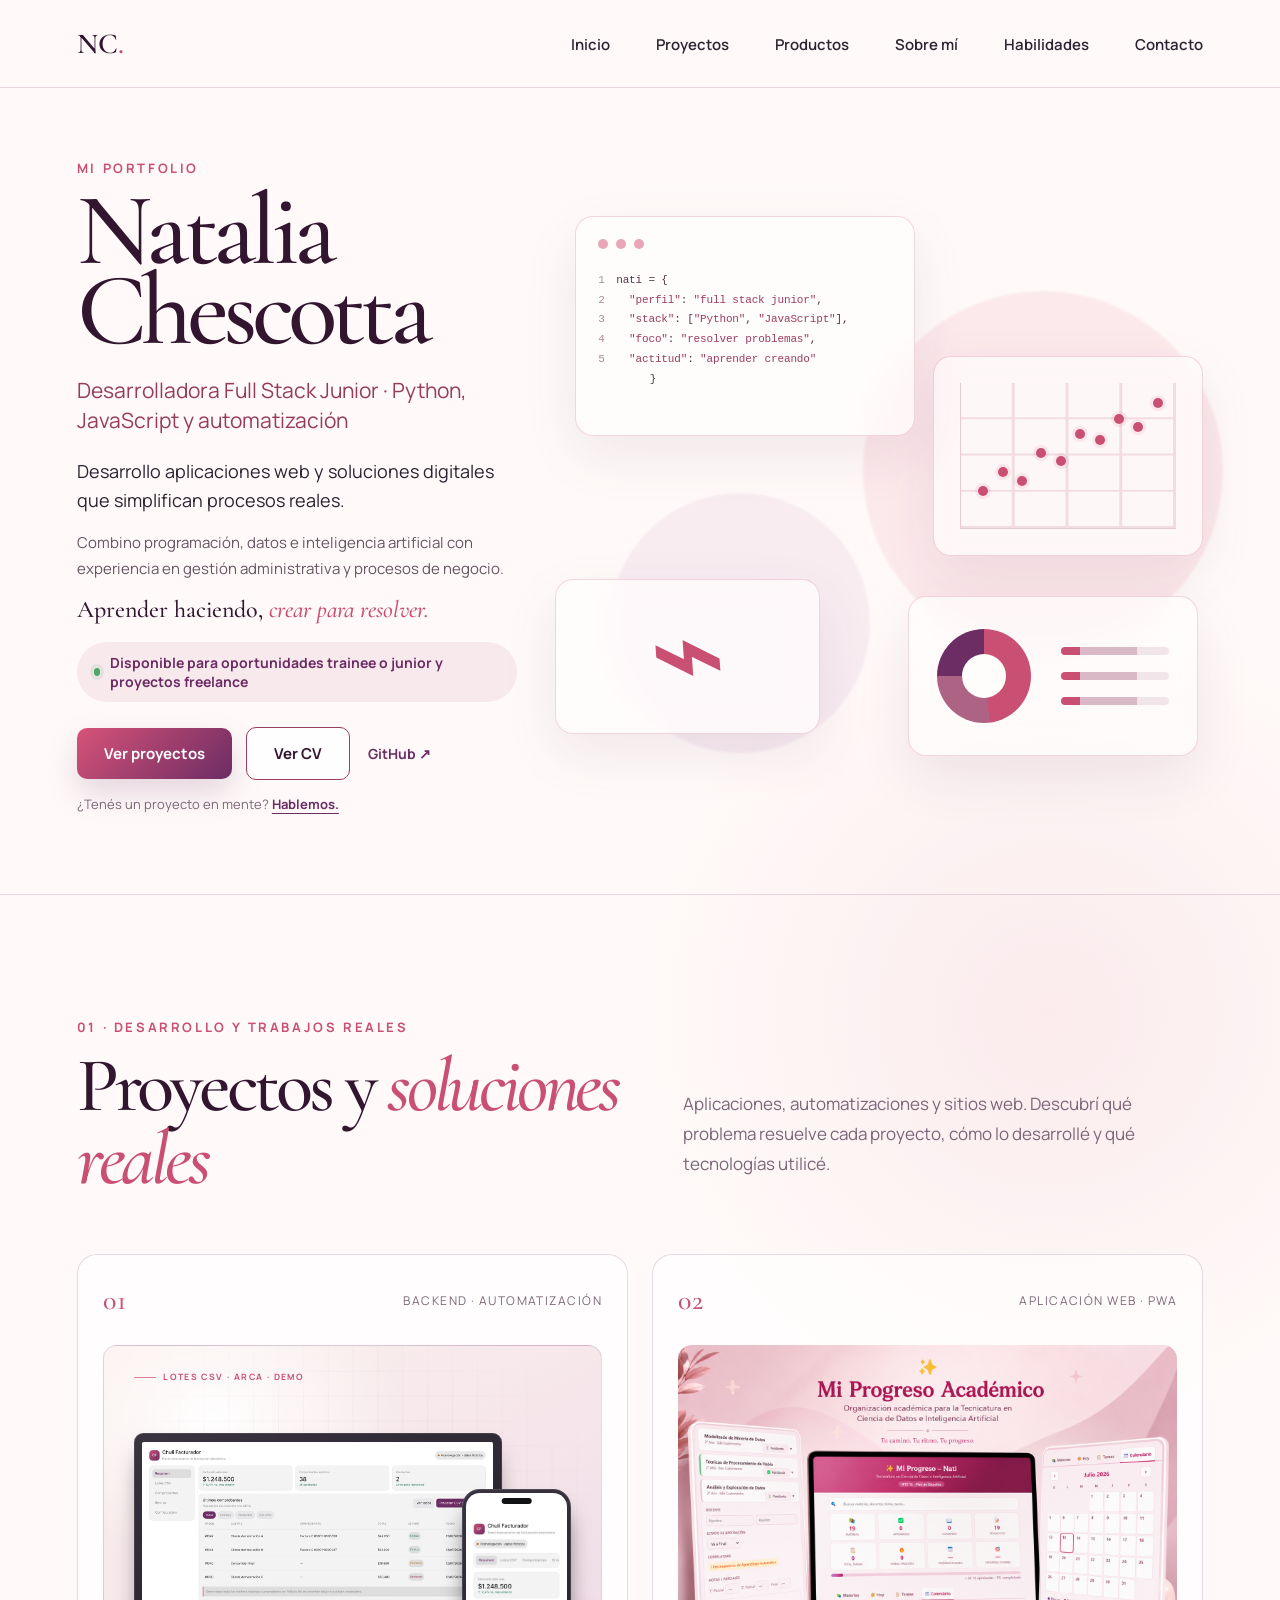
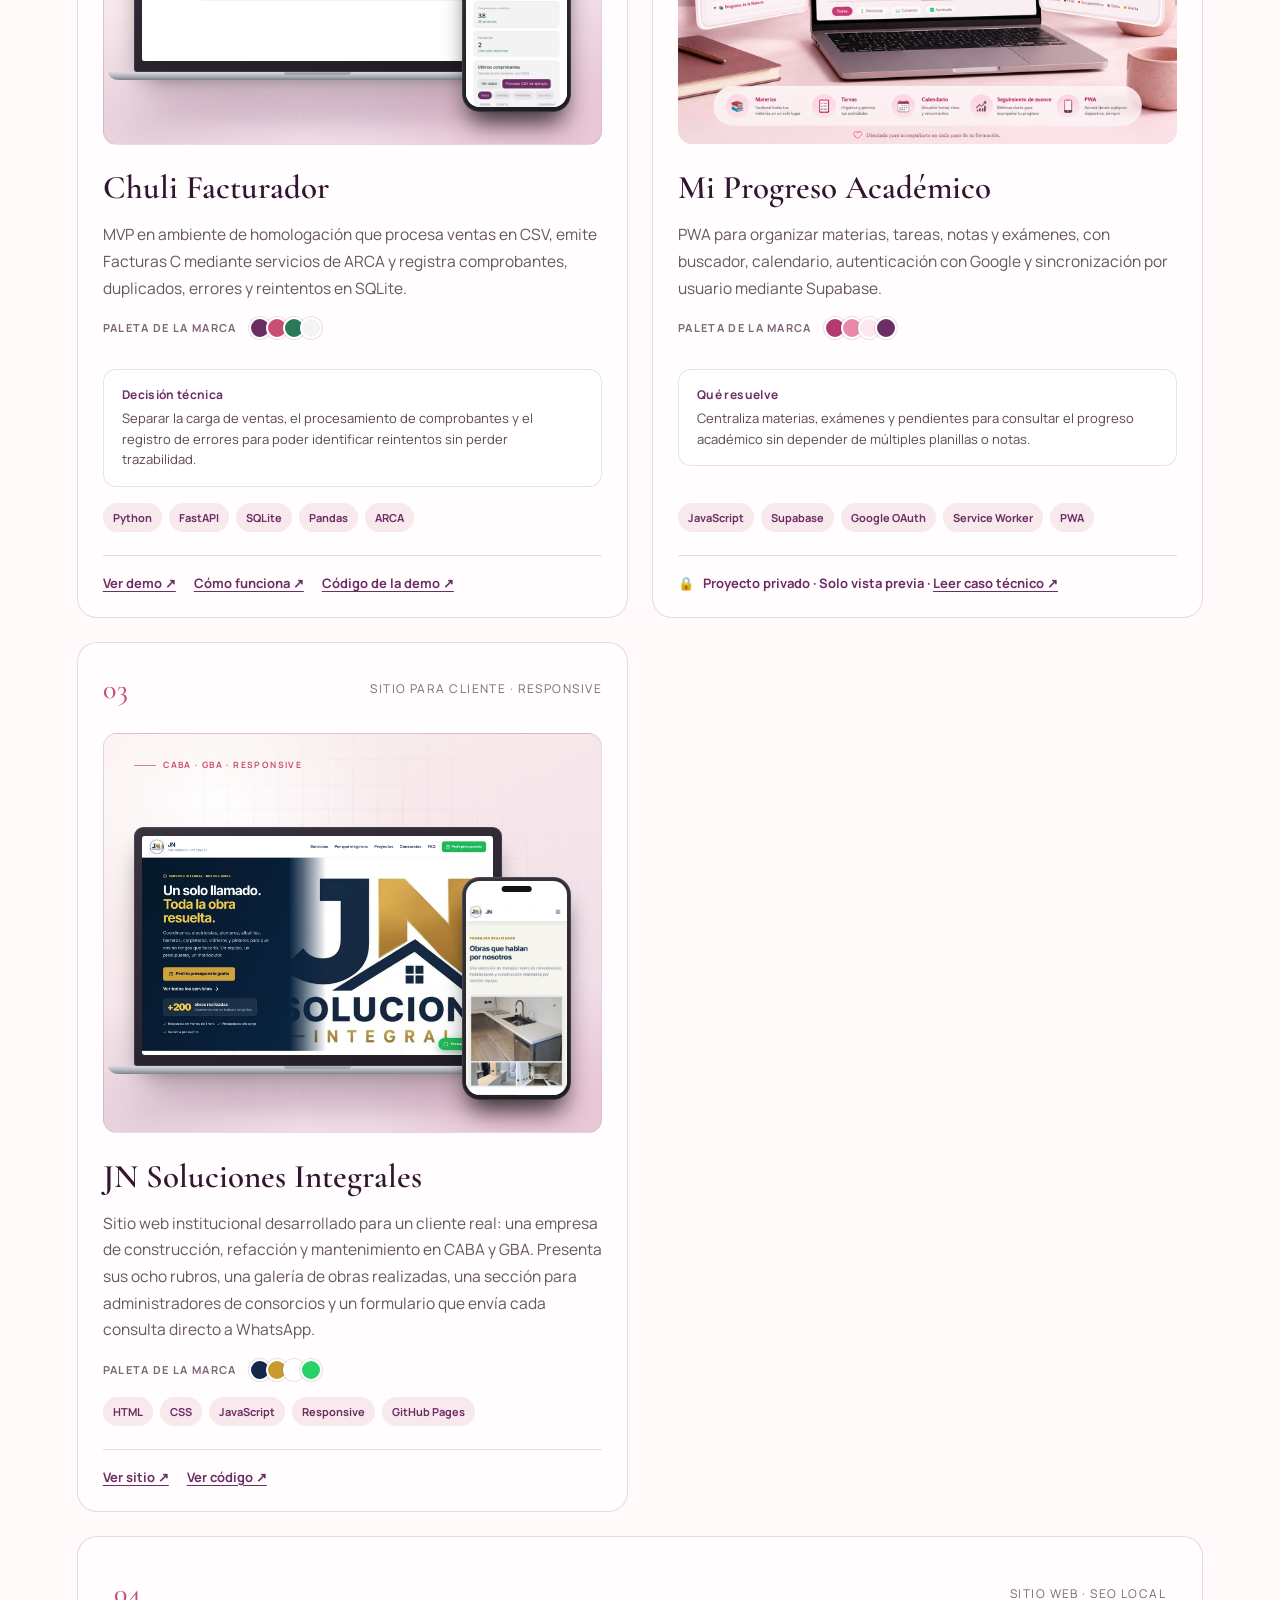
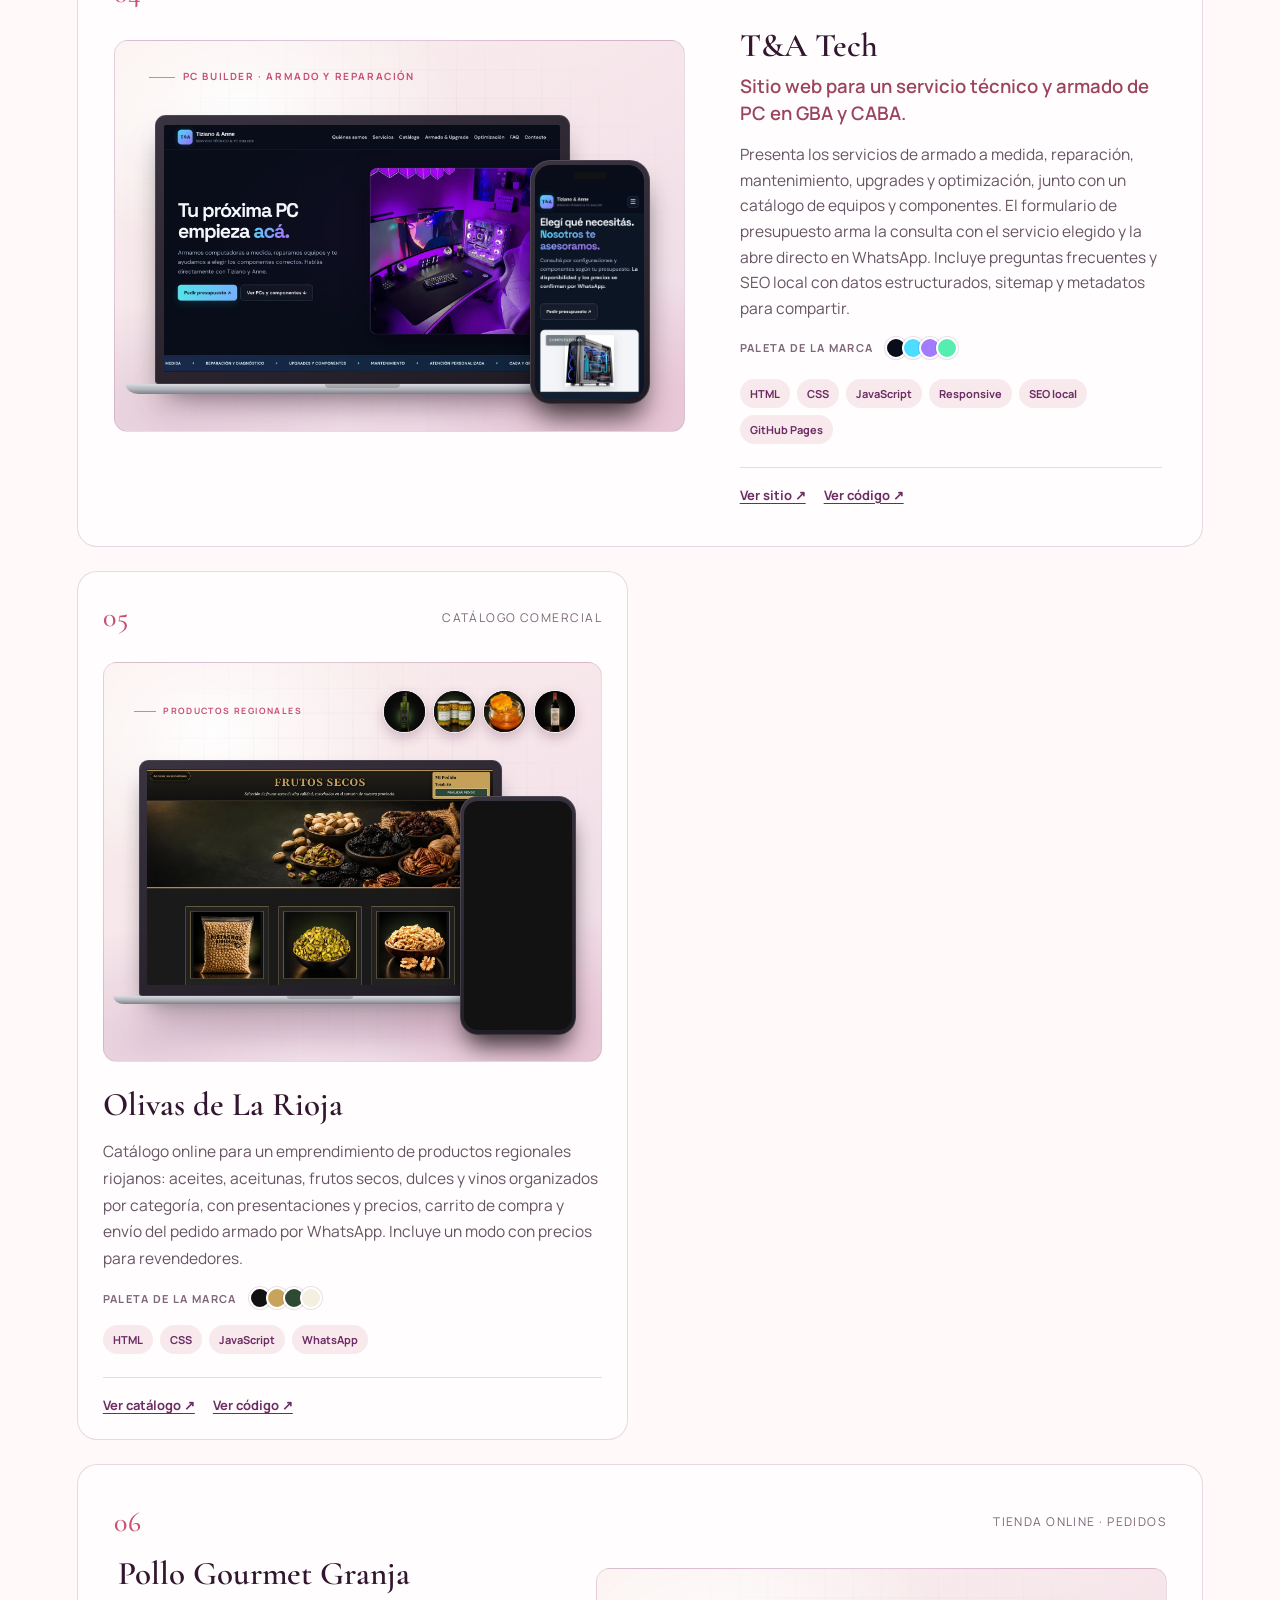
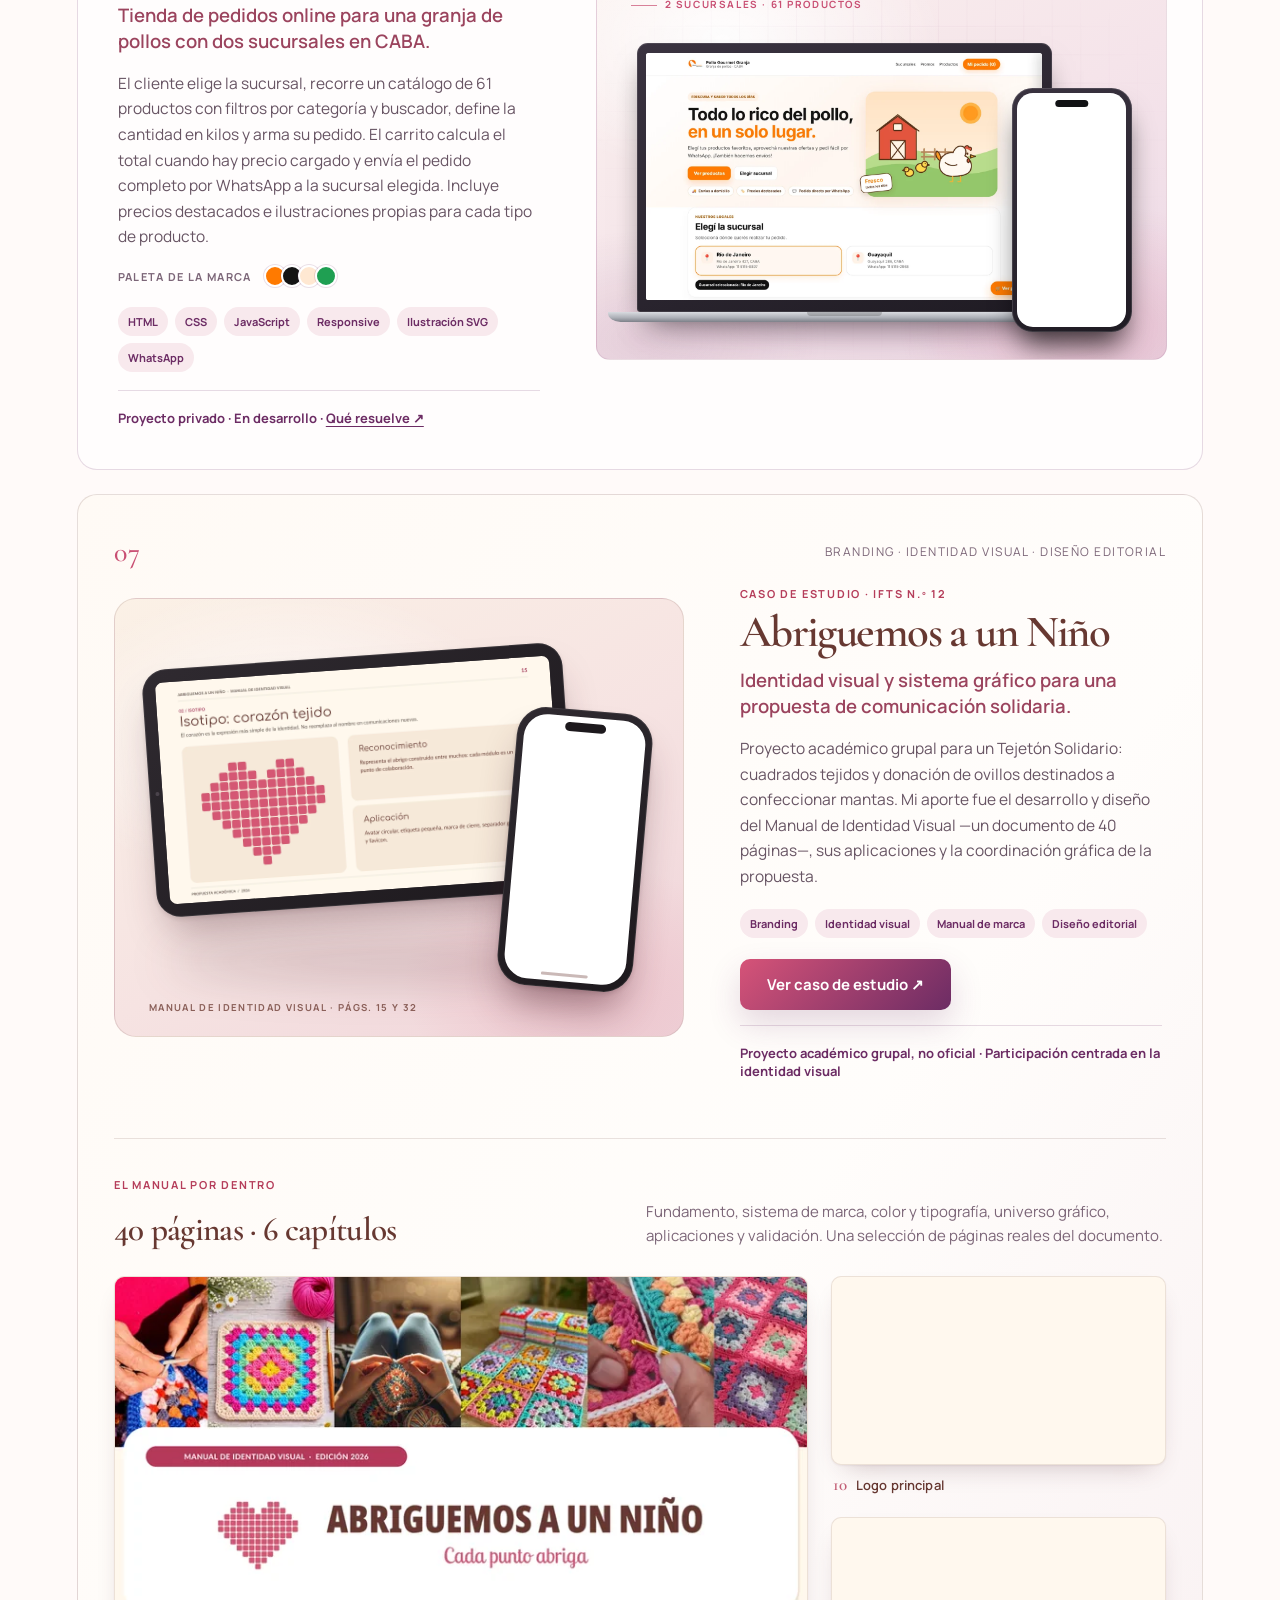
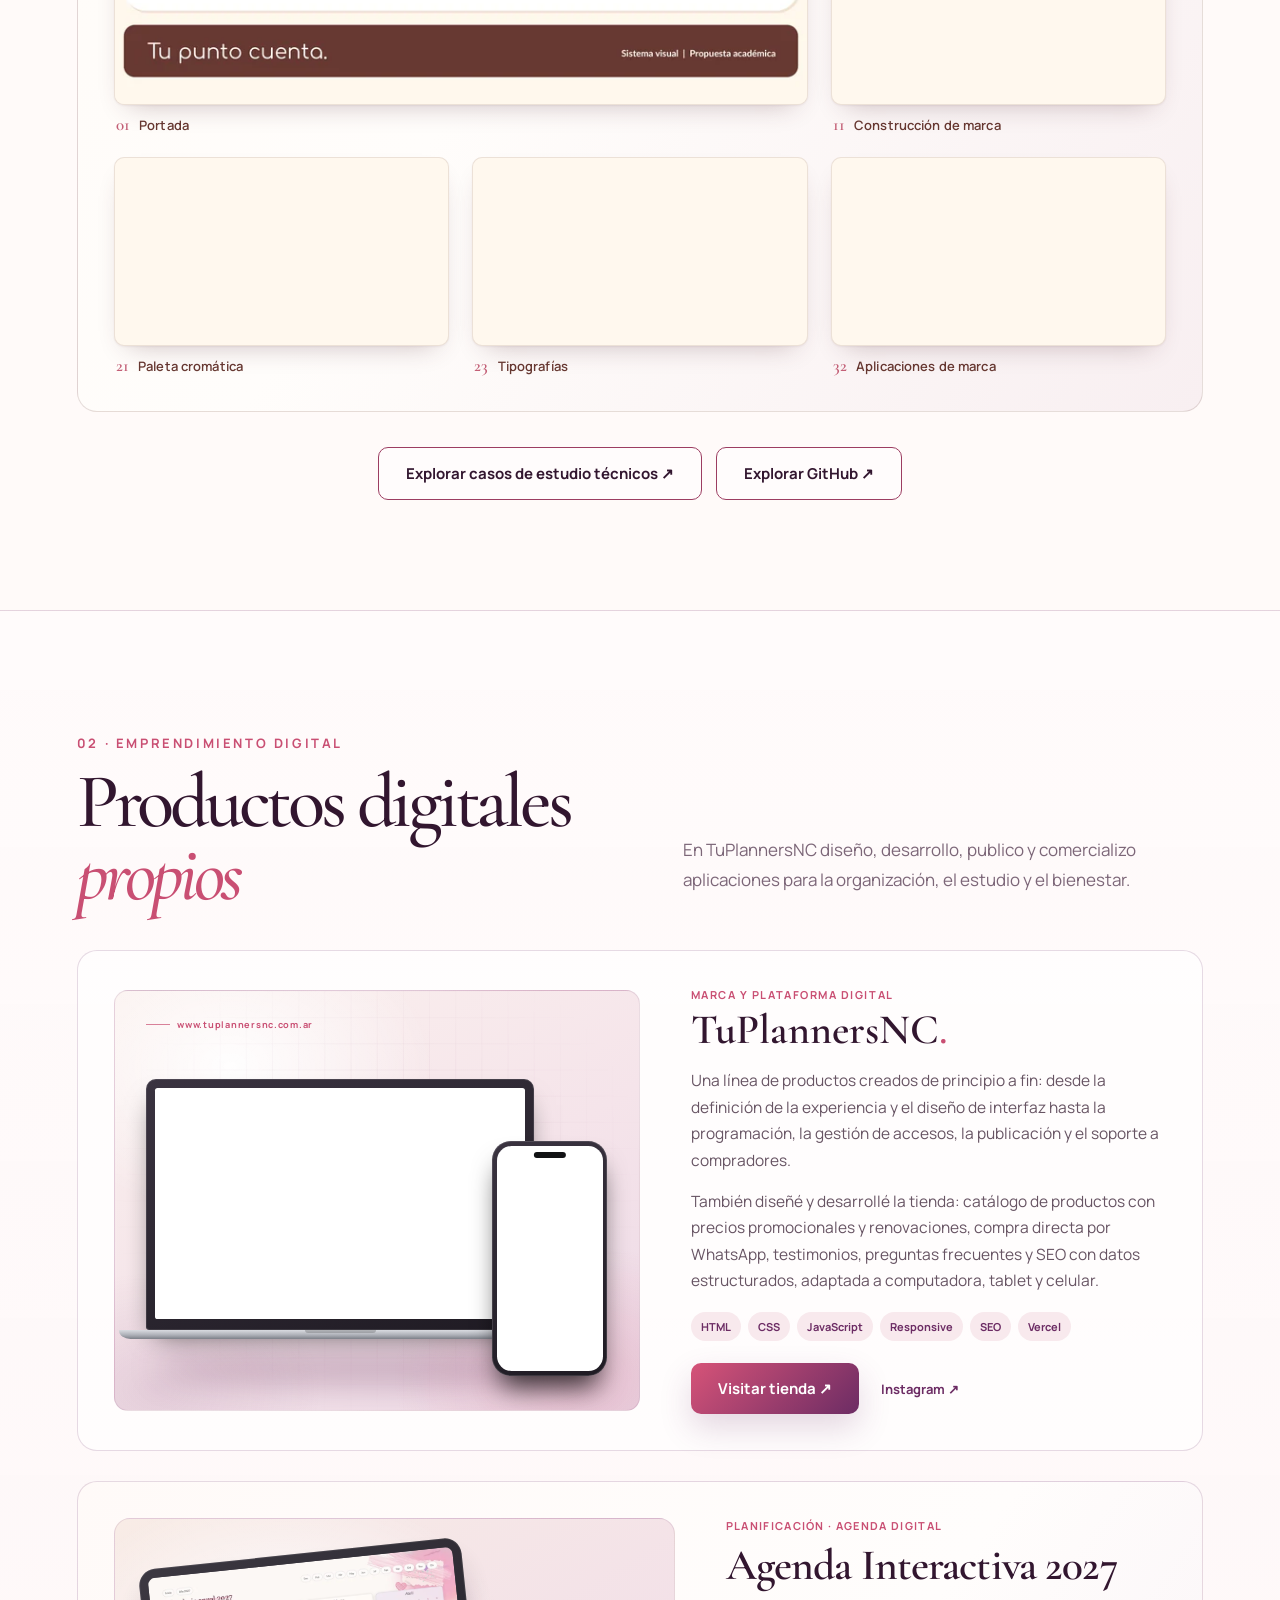
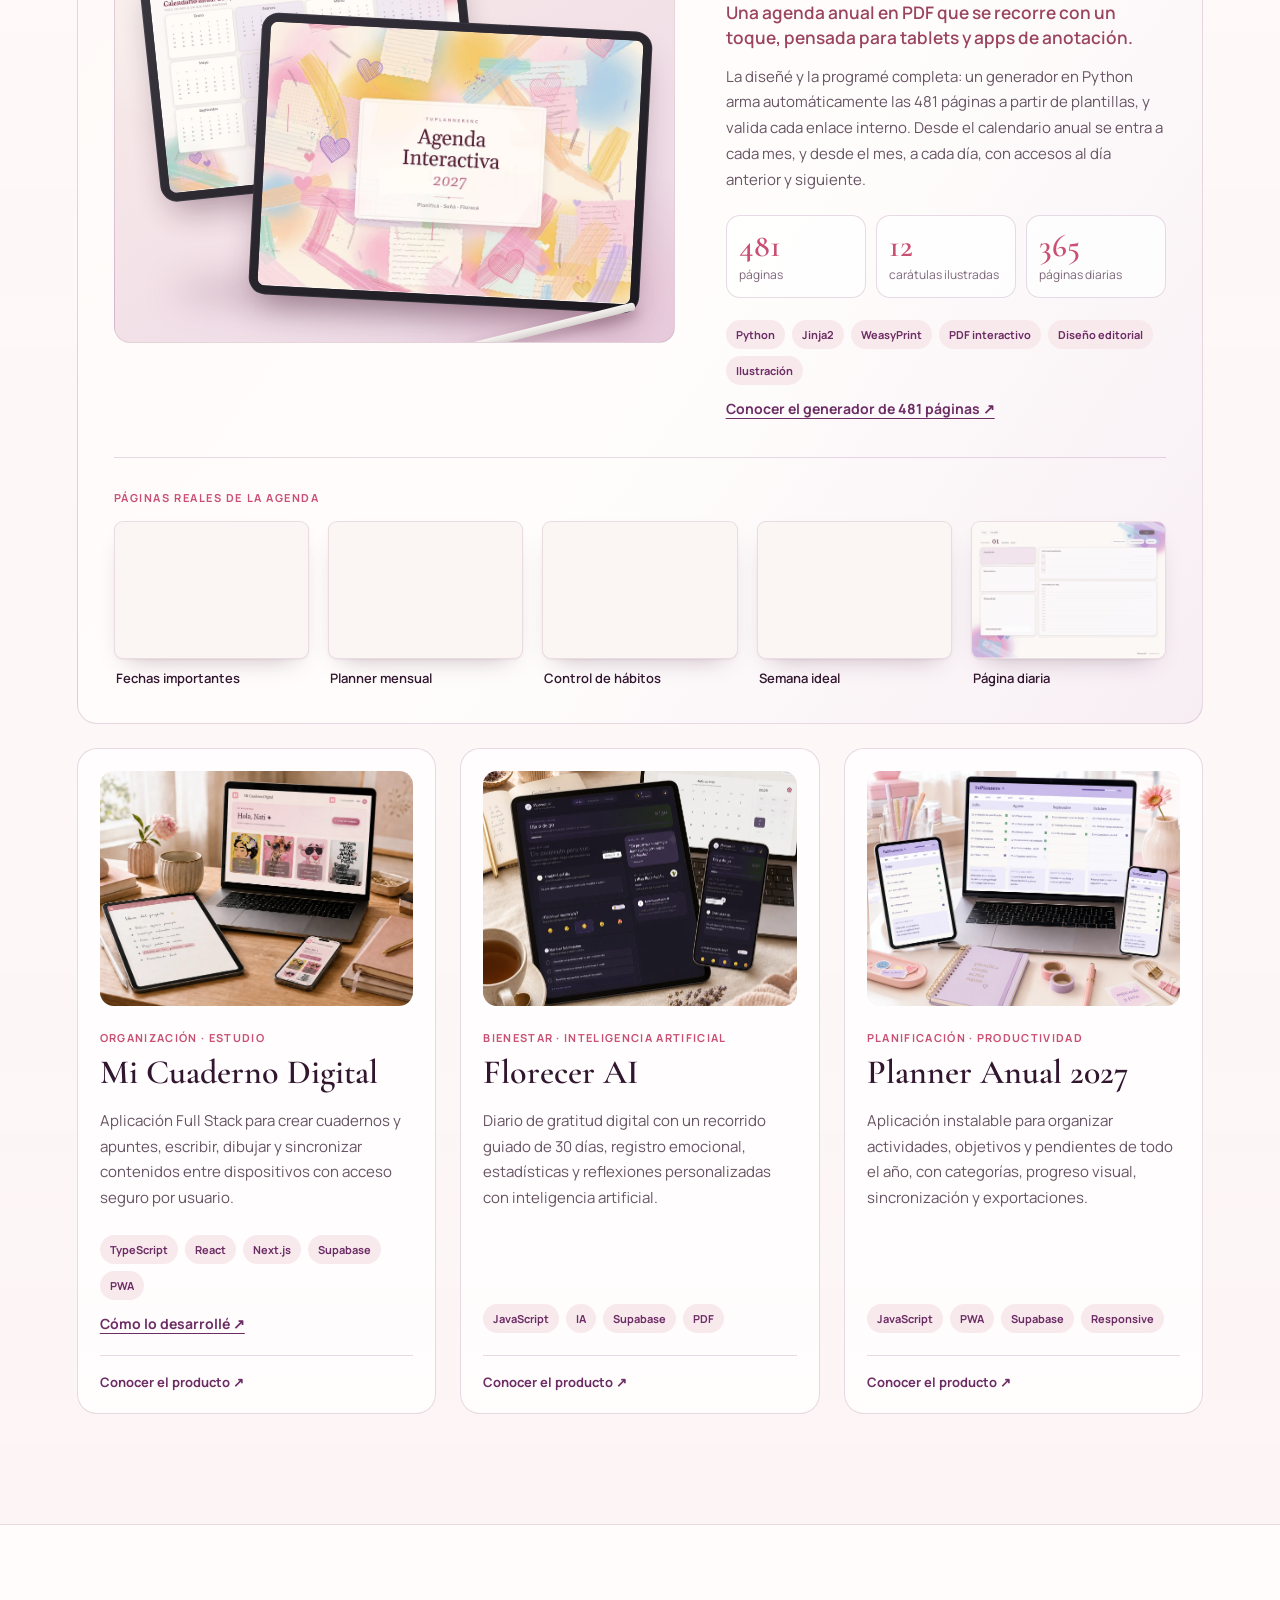
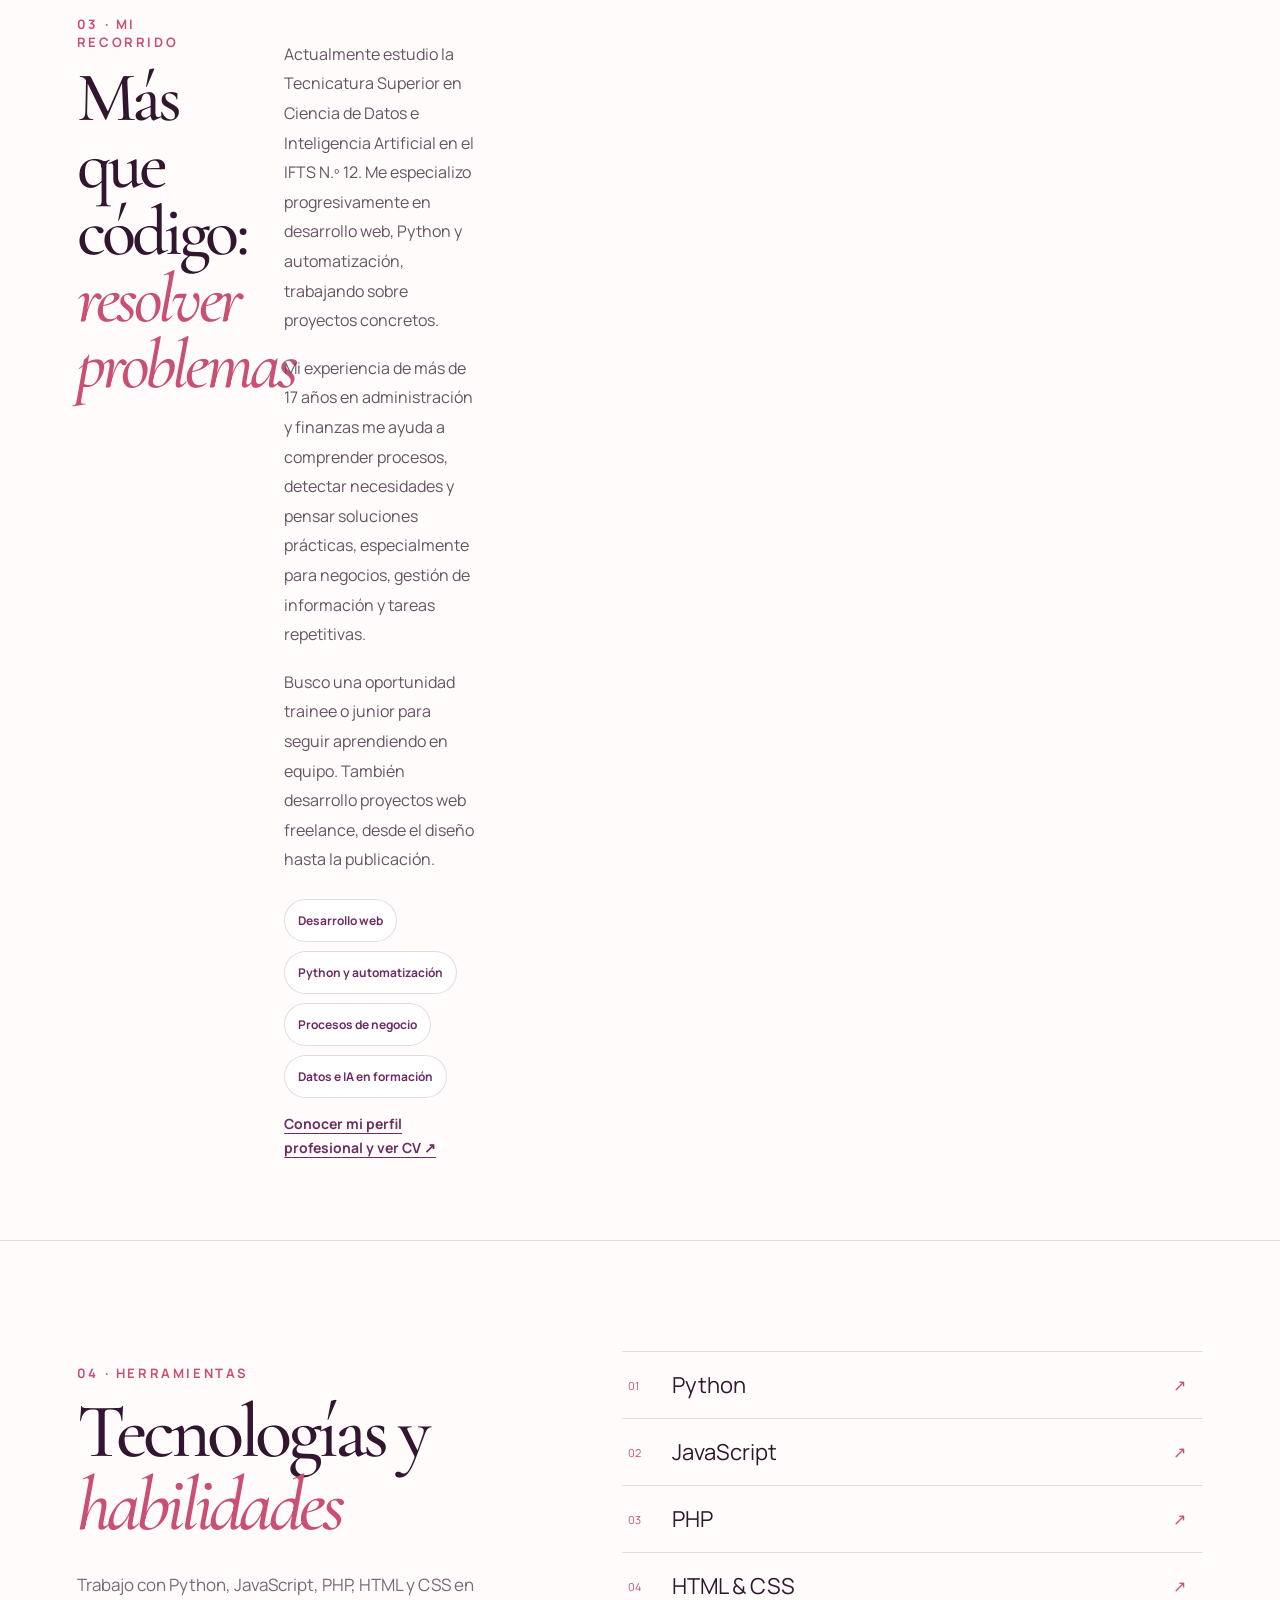
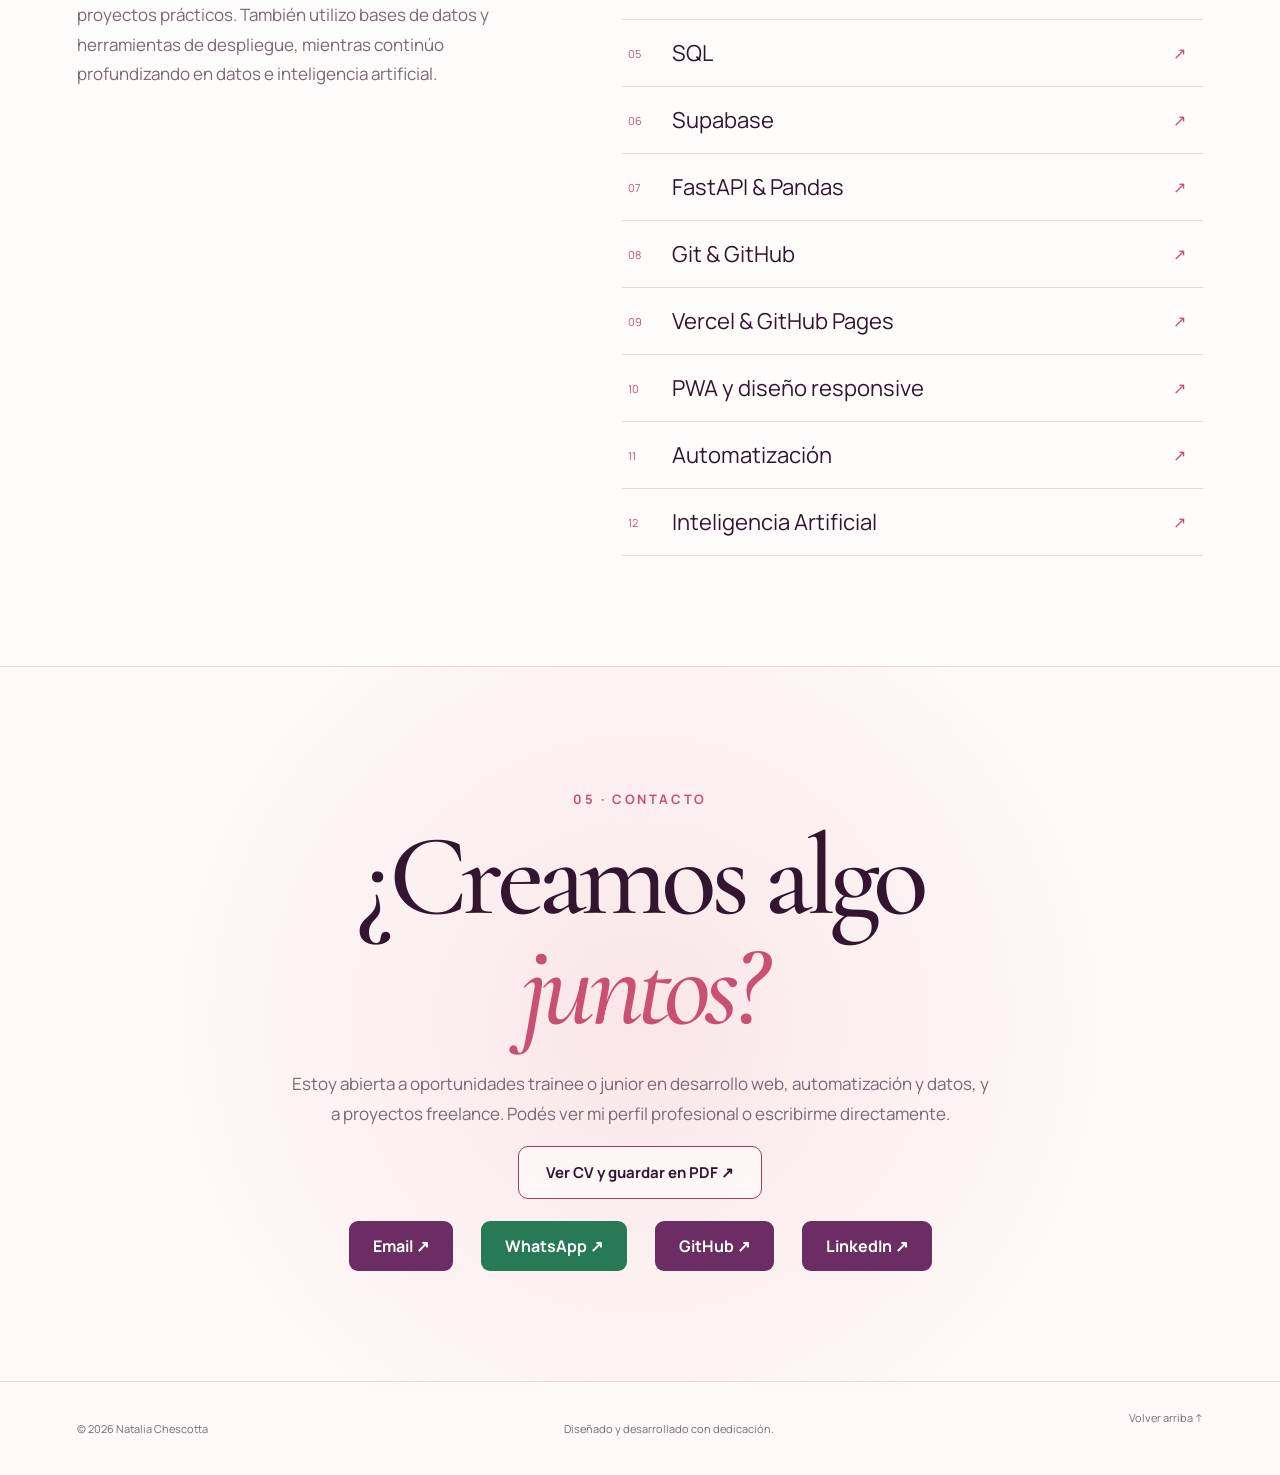
==== commit e29c37c7: "fix: section numbering and defer below-the-fold screenshots" ====
--- a/index.html
+++ b/index.html
@@ -129,7 +129,7 @@
           >
             <img
               src="assets/projects/progreso-mockup.png"
-              alt="Mockup de Mi Progreso Académico"
+              alt="Mockup de Mi Progreso Académico" loading="lazy" decoding="async"
               style="
                 display: block !important;
                 width: 100% !important;
@@ -241,13 +241,13 @@
             <div class="abriguemos-tablet" aria-hidden="true">
               <div class="abriguemos-tablet-camera"></div>
               <div class="abriguemos-tablet-screen">
-                <img src="assets/projects/abriguemos-mockup-tablet-isotipo.webp" alt="" width="1600" height="900" decoding="async">
+                <img src="assets/projects/abriguemos-mockup-tablet-isotipo.webp" alt="" width="1600" height="900" loading="lazy" decoding="async">
               </div>
             </div>
             <div class="abriguemos-phone" aria-hidden="true">
               <div class="abriguemos-phone-speaker"></div>
               <div class="abriguemos-phone-screen">
-                <img src="assets/projects/abriguemos-mockup-phone-historia.webp" alt="" width="640" height="1195" decoding="async">
+                <img src="assets/projects/abriguemos-mockup-phone-historia.webp" alt="" width="640" height="1195" loading="lazy" decoding="async">
               </div>
               <div class="abriguemos-phone-home"></div>
             </div>
@@ -458,12 +458,12 @@
 
 
     <section class="skills section" id="habilidades">
-      <div><p class="section-kicker">03 · Herramientas</p><h2>Tecnologías y<br><em>habilidades</em></h2><p class="skills-intro">Trabajo con Python, JavaScript, PHP, HTML y CSS en proyectos prácticos. También utilizo bases de datos y herramientas de despliegue, mientras continúo profundizando en datos e inteligencia artificial.</p></div>
+      <div><p class="section-kicker">04 · Herramientas</p><h2>Tecnologías y<br><em>habilidades</em></h2><p class="skills-intro">Trabajo con Python, JavaScript, PHP, HTML y CSS en proyectos prácticos. También utilizo bases de datos y herramientas de despliegue, mientras continúo profundizando en datos e inteligencia artificial.</p></div>
       <div class="skill-list"><div><span>01</span><p>Python</p><i>↗</i></div><div><span>02</span><p>JavaScript</p><i>↗</i></div><div><span>03</span><p>PHP</p><i>↗</i></div><div><span>04</span><p>HTML &amp; CSS</p><i>↗</i></div><div><span>05</span><p>SQL</p><i>↗</i></div><div><span>06</span><p>Supabase</p><i>↗</i></div><div><span>07</span><p>FastAPI &amp; Pandas</p><i>↗</i></div><div><span>08</span><p>Git &amp; GitHub</p><i>↗</i></div><div><span>09</span><p>Vercel &amp; GitHub Pages</p><i>↗</i></div><div><span>10</span><p>PWA y diseño responsive</p><i>↗</i></div><div><span>11</span><p>Automatización</p><i>↗</i></div><div><span>12</span><p>Inteligencia Artificial</p><i>↗</i></div></div>
     </section>
 
     <section class="contact section" id="contacto">
-      <p class="section-kicker">04 · Contacto</p><h2>¿Creamos algo<br><em>juntos?</em></h2>
+      <p class="section-kicker">05 · Contacto</p><h2>¿Creamos algo<br><em>juntos?</em></h2>
       <p>Estoy abierta a oportunidades trainee o junior en desarrollo web, automatización y datos, y a proyectos freelance. Podés ver mi perfil profesional o escribirme directamente.</p>
       <p><a class="button secondary" href="cv.html">Ver CV y guardar en PDF ↗</a></p>
 <div class="contact-links">
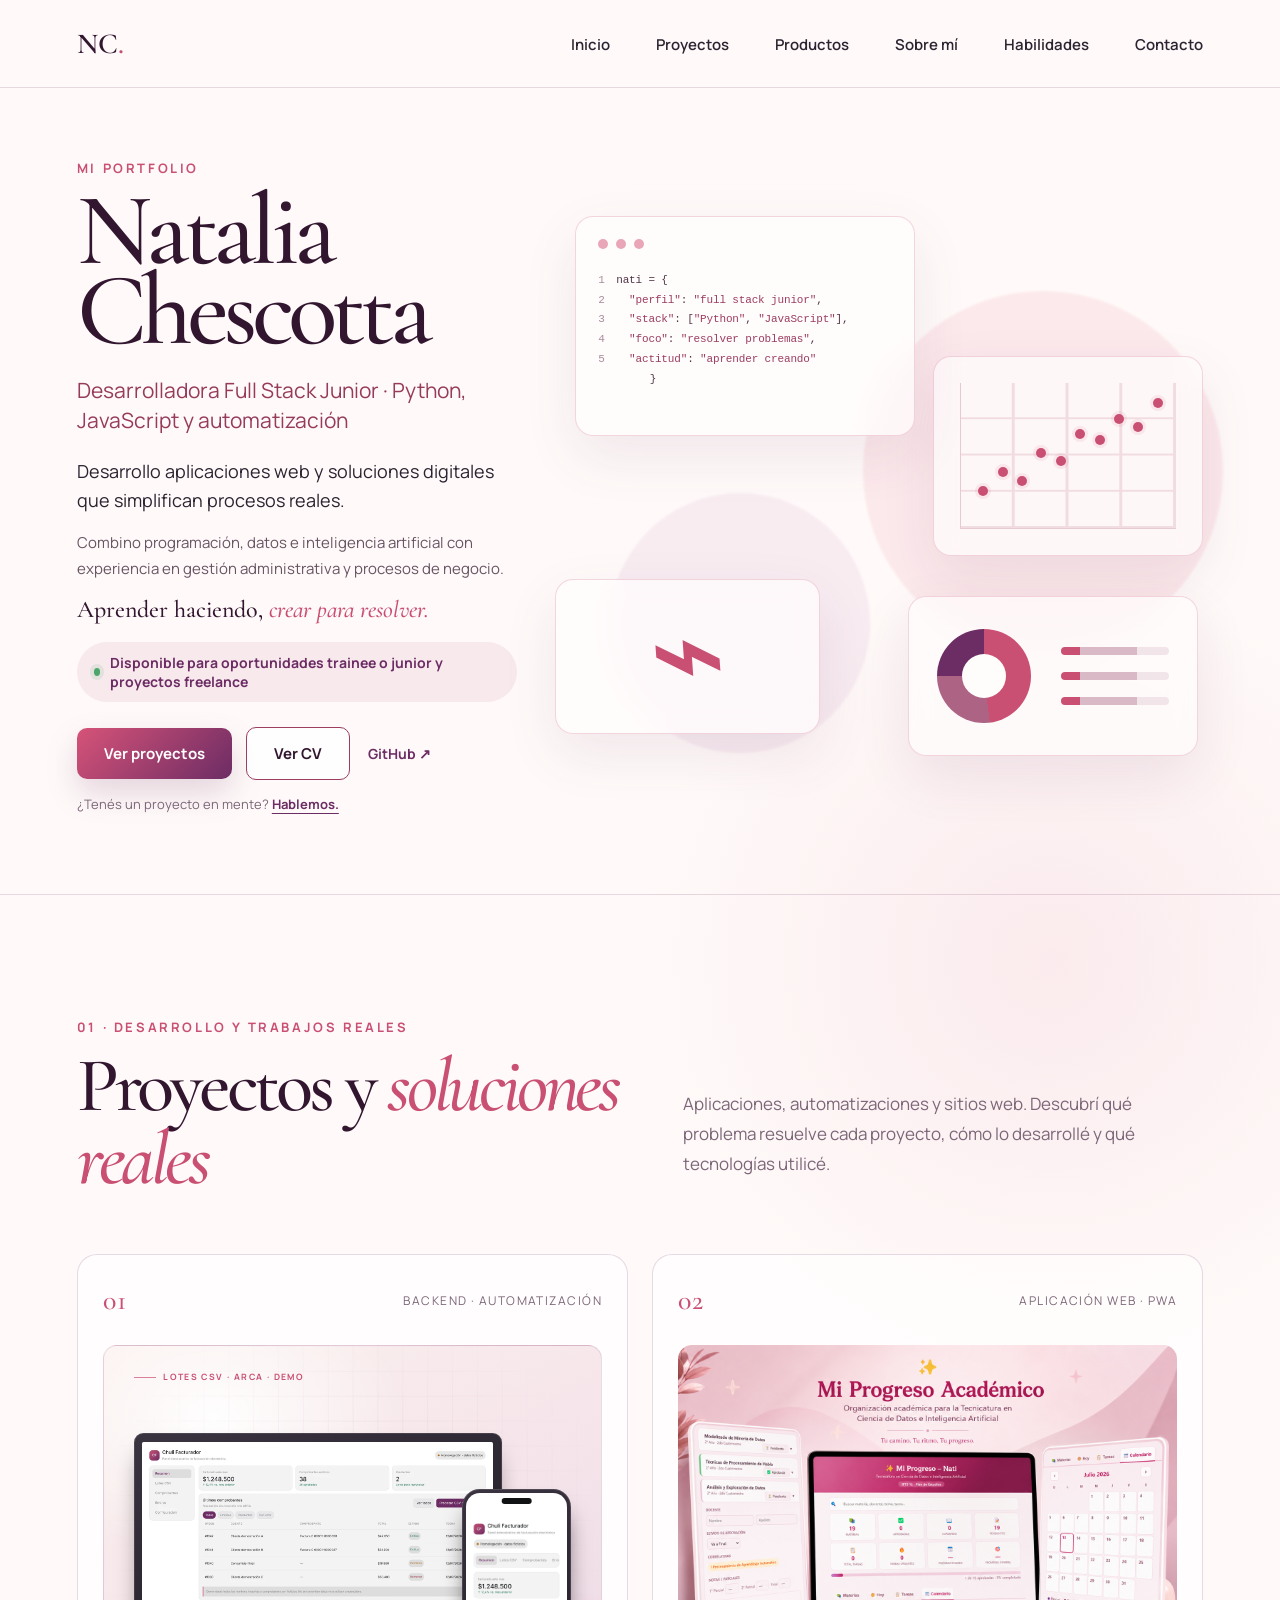
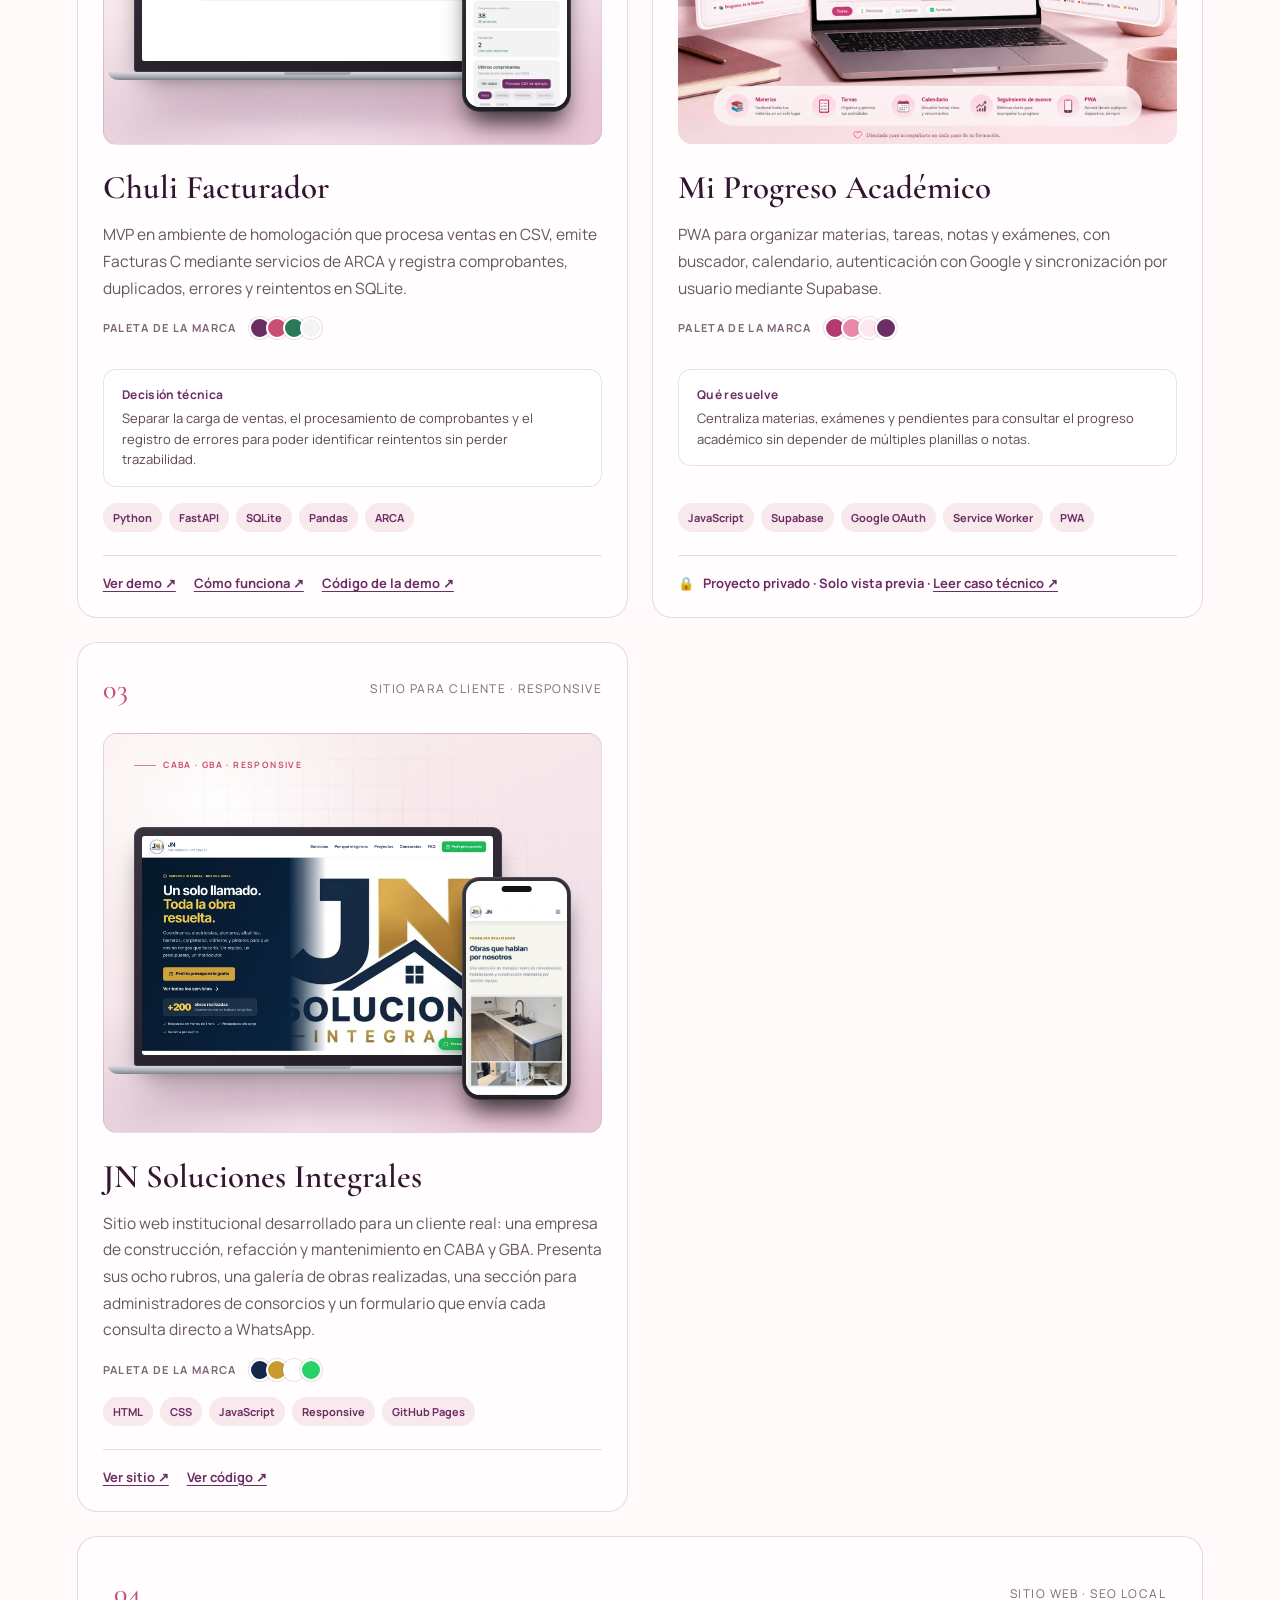
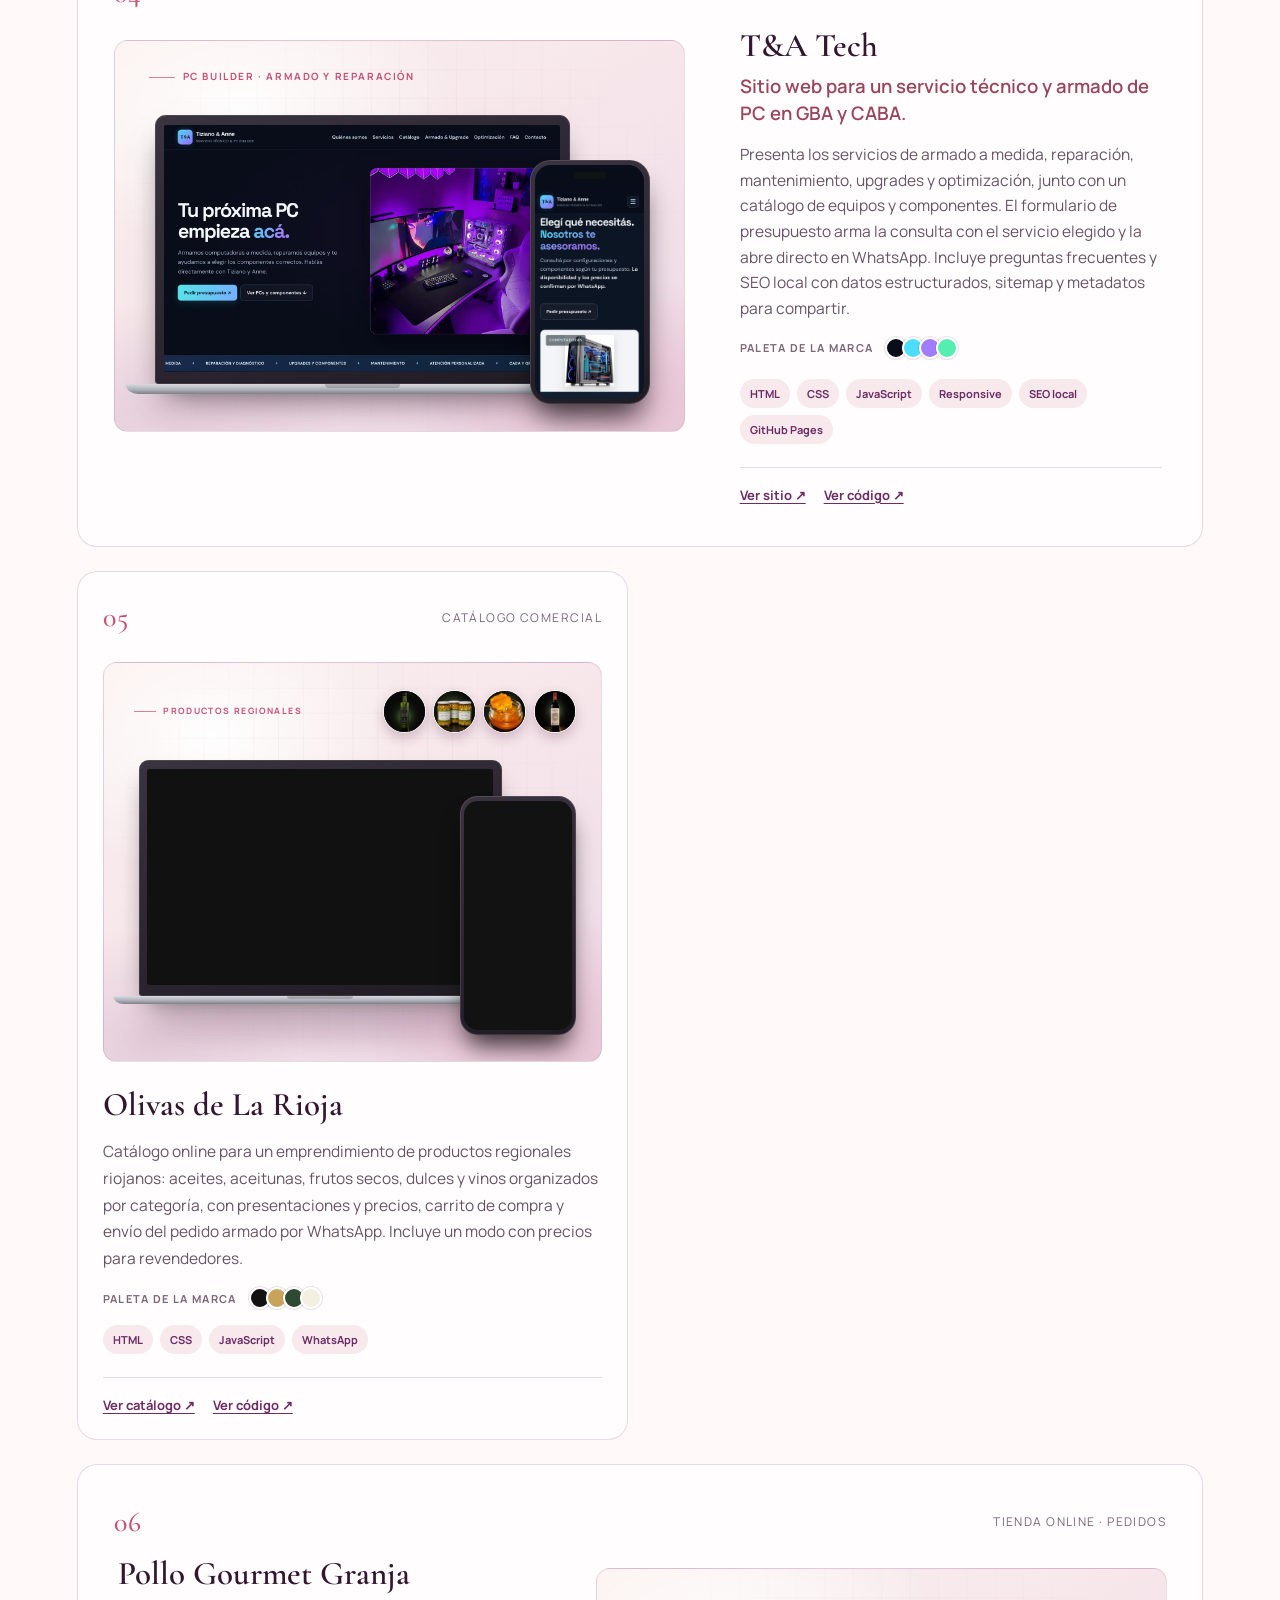
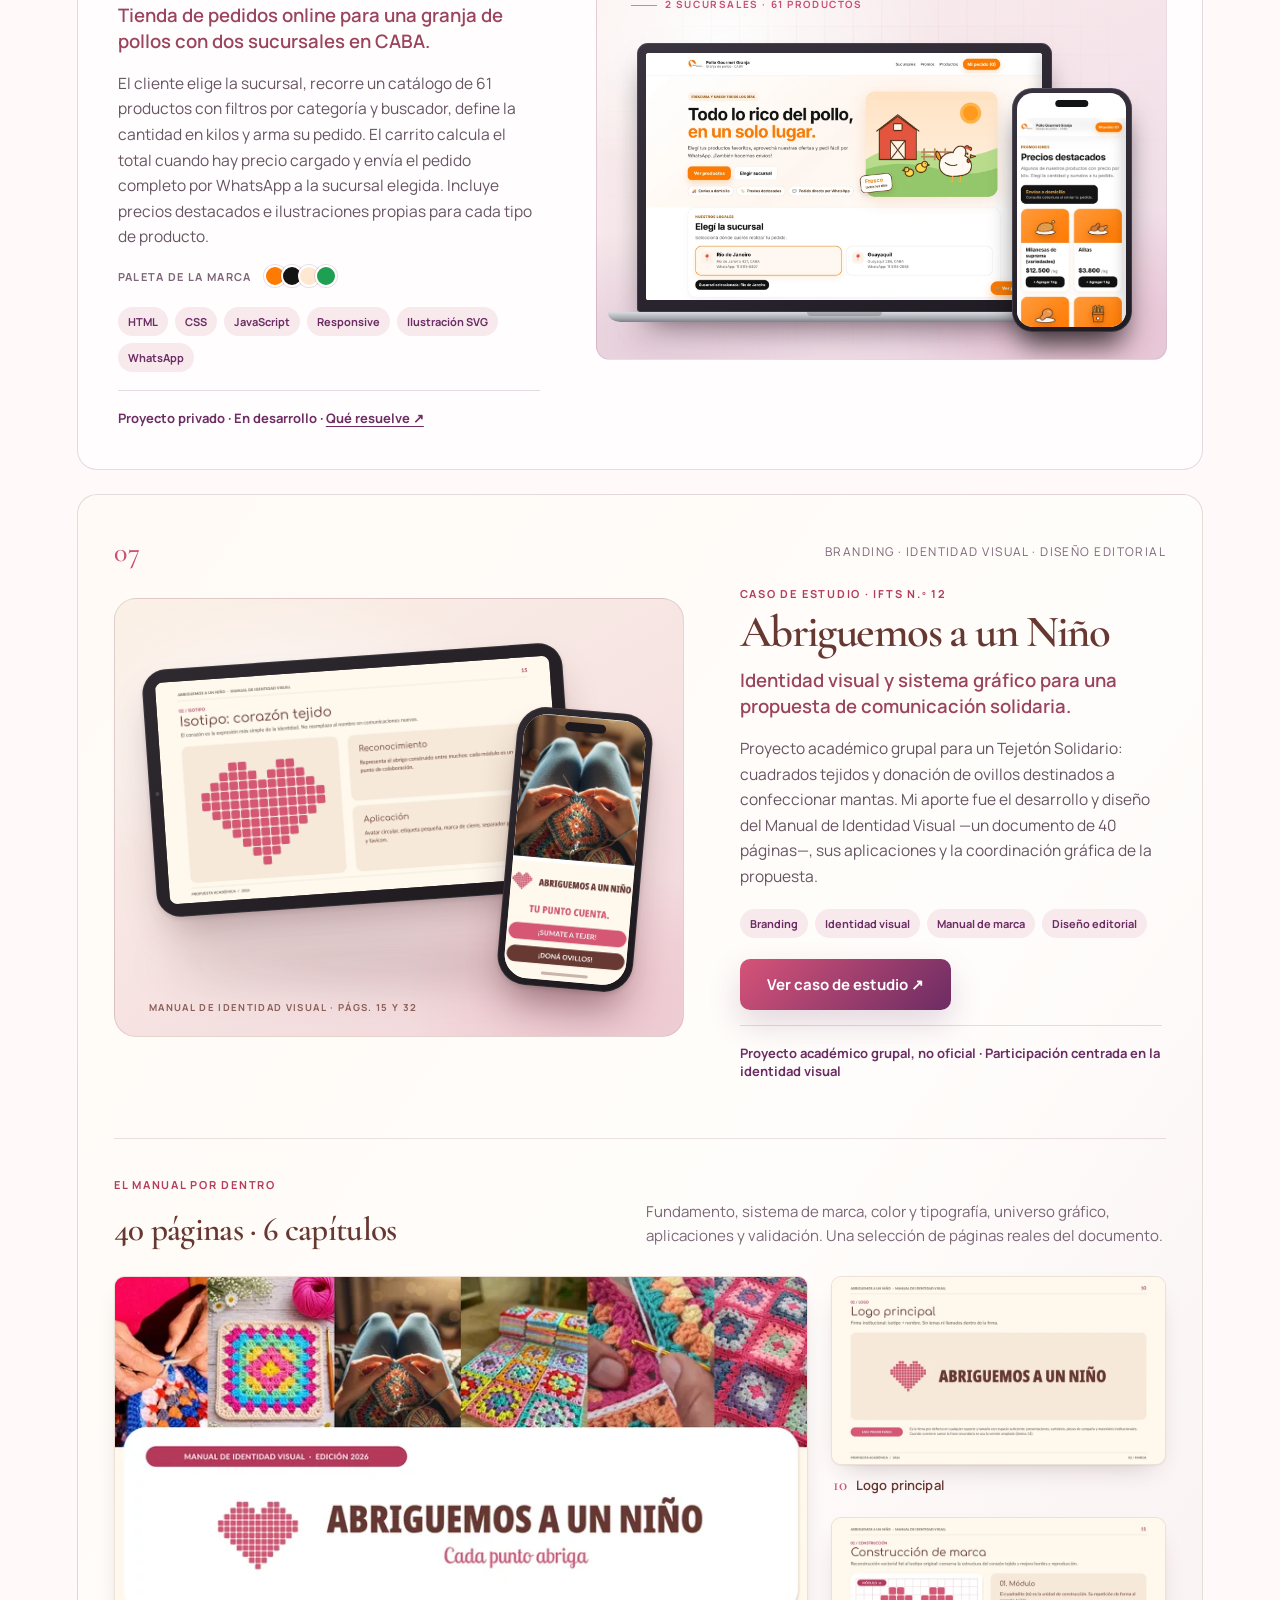
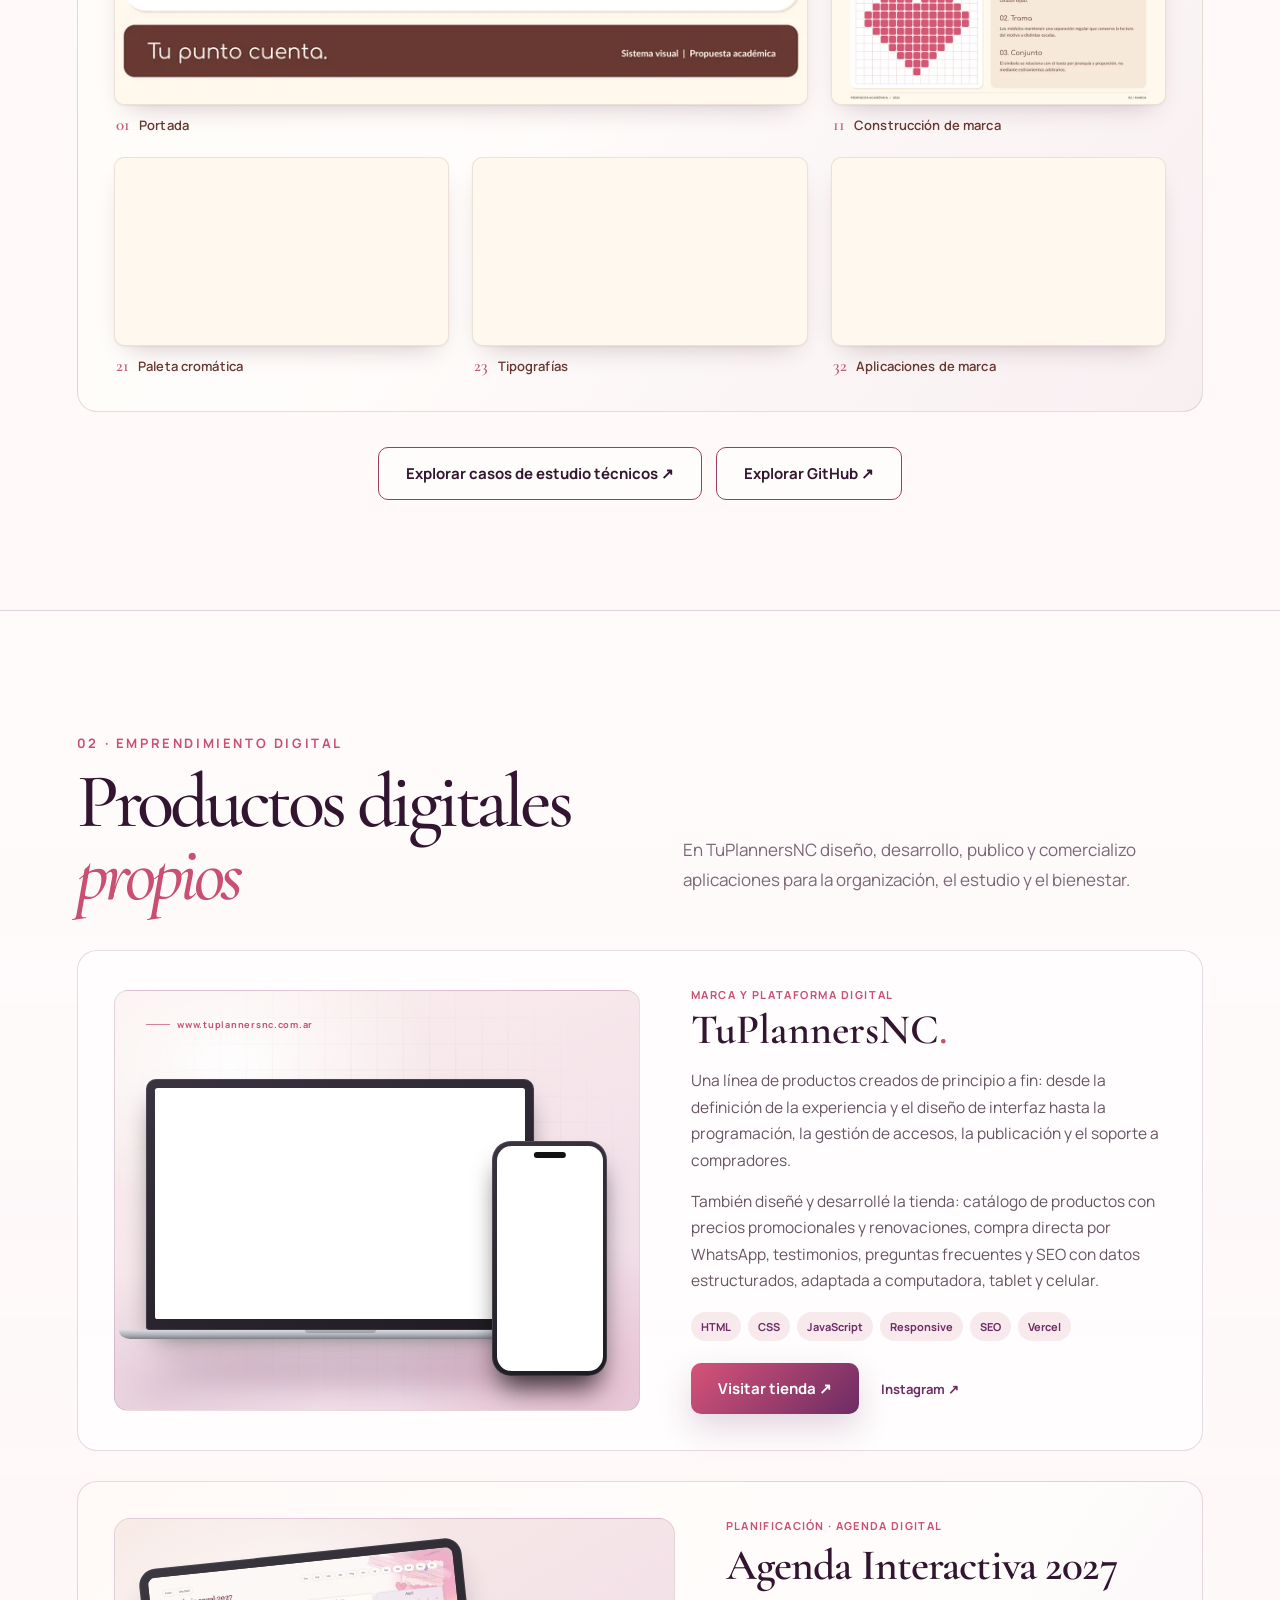
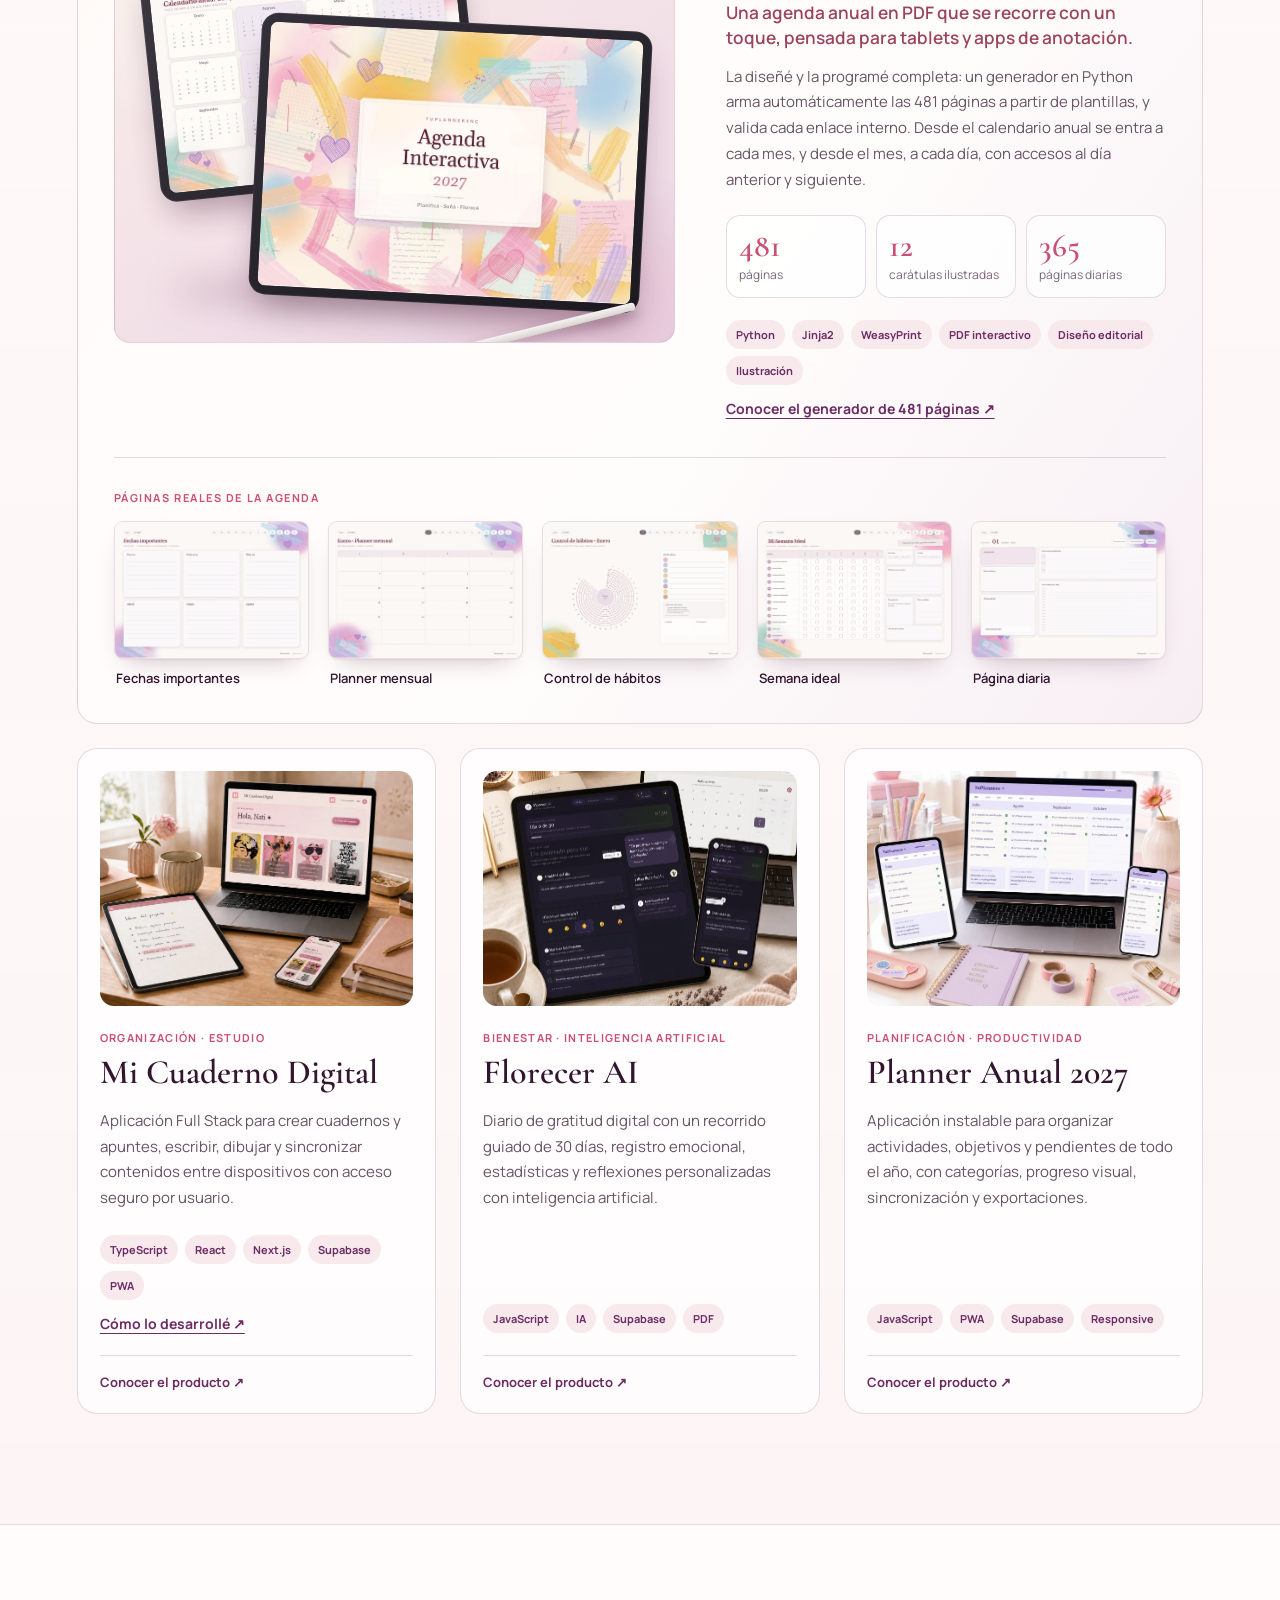
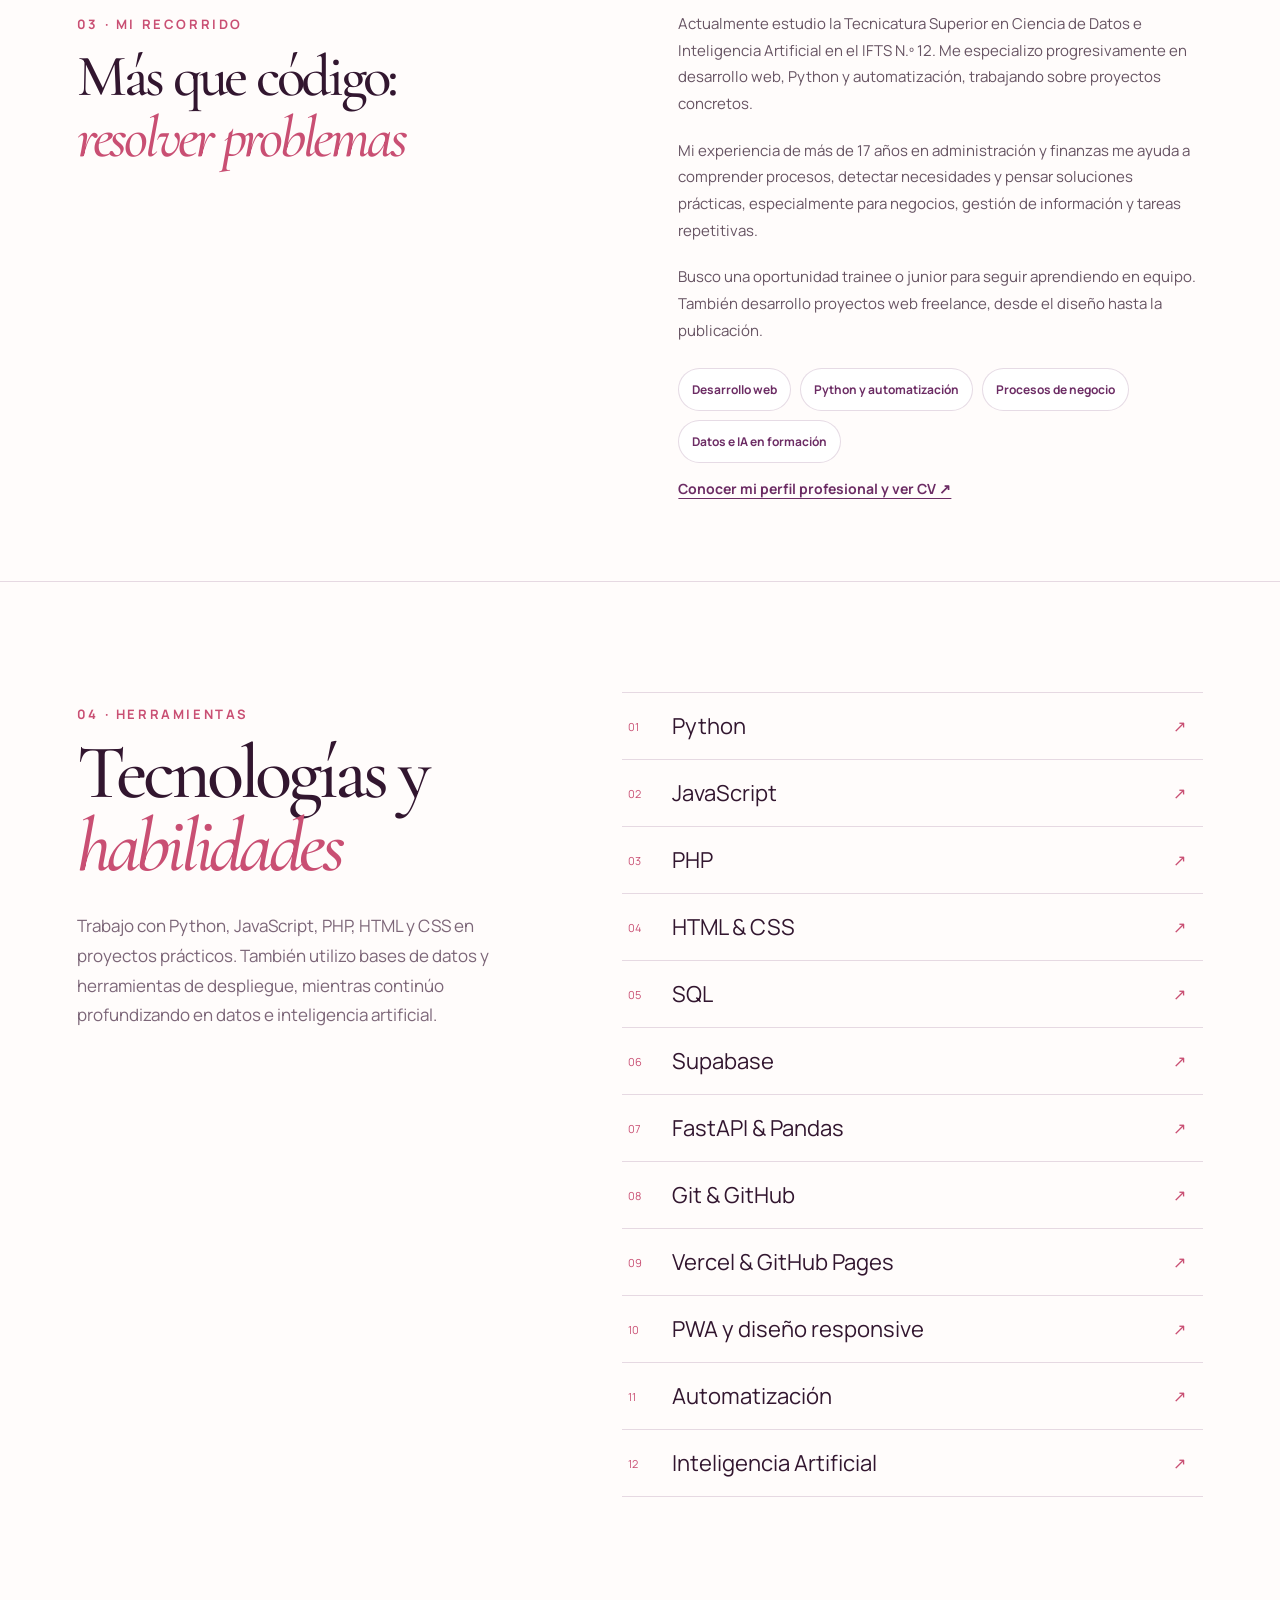
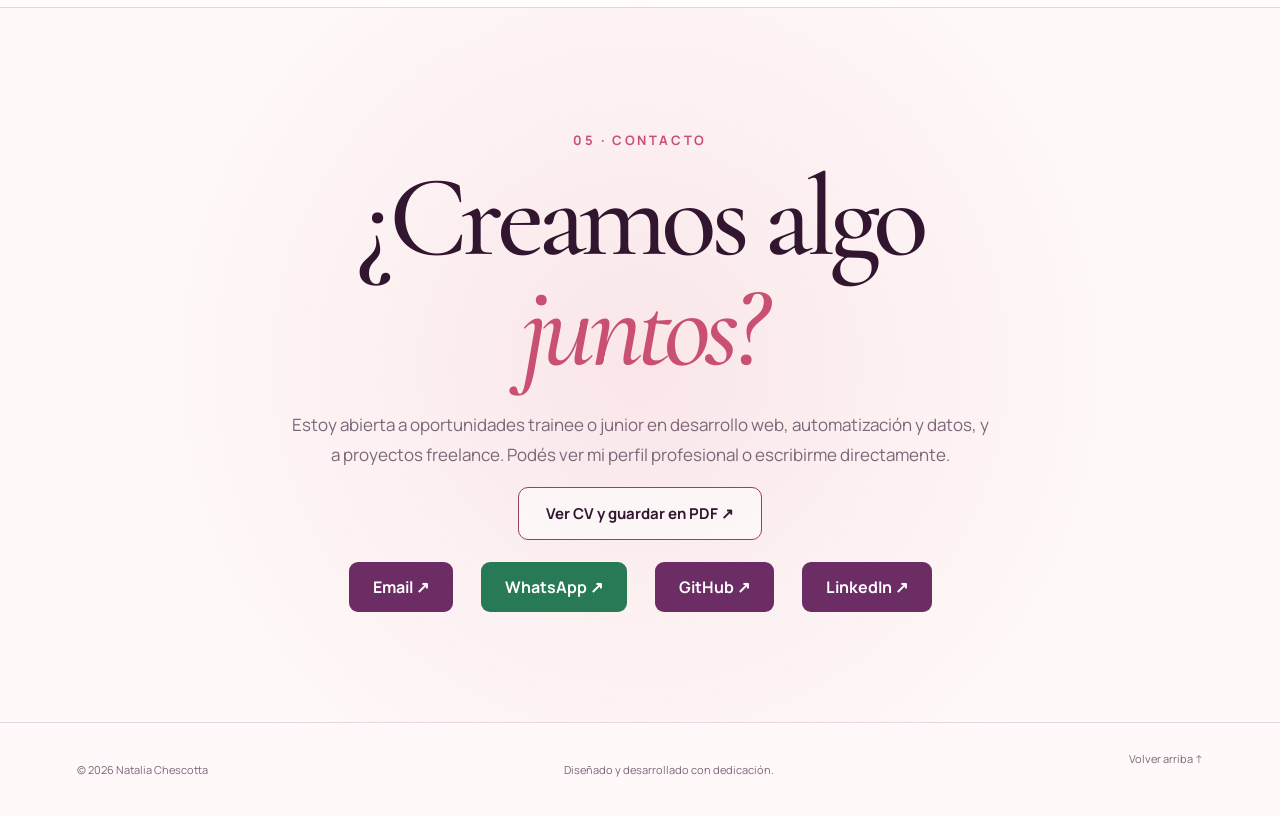
==== commit c55791c0: "chore: refresh portfolio stylesheet cache after Sobre mí layout fix" ====
--- a/index.html
+++ b/index.html
@@ -20,7 +20,7 @@
   <link rel="canonical" href="https://laschescottas-cyber.github.io/portfolio-nati/">
   <link rel="icon" type="image/svg+xml" href="assets/favicon.svg">
   <meta name="theme-color" content="#fffaf9">
-  <link rel="stylesheet" href="styles.css?v=41">
+  <link rel="stylesheet" href="styles.css?v=42">
   <script type="application/ld+json">
   {"@context":"https://schema.org","@type":"Person","name":"Natalia Chescotta","url":"https://laschescottas-cyber.github.io/portfolio-nati/","jobTitle":"Desarrolladora de software junior","knowsAbout":["Python","JavaScript","PHP","Desarrollo web","Automatización","Ciencia de Datos"],"sameAs":["https://github.com/laschescottas-cyber","https://www.linkedin.com/in/natalia-chescotta"]}
   </script>
--- a/styles.css
+++ b/styles.css
@@ -120,7 +120,7 @@
 }
 h2 { font-size: clamp(50px, 6vw, 78px); line-height: .95; }
 h2 em { color: var(--rose); font-weight: 500; }
-.about { display: grid; grid-template-columns: minmax(380px, .75fr) minmax(520px, 1.25fr); gap: clamp(38px, 4vw, 78px); border-top: 1px solid var(--line); background: rgba(255,255,255,.28); }
+.about { display: block; border-top: 1px solid var(--line); background: rgba(255,255,255,.28); }
 .about-copy { max-width: 820px; padding-top: 38px; font-size: 20px; line-height: 1.75; }
 .about-copy p { margin: 0 0 24px; }
 .status { display: inline-flex; align-items: center; gap: 10px; margin-top: 10px; padding: 11px 17px; border-radius: 30px; background: var(--blush); color: var(--plum); font-size: 14px; font-weight: 700; }
@@ -1467,9 +1467,34 @@
 
 /* Mi experiencia en procesos y negocio complementa el trabajo técnico. */
 .about { padding-top: clamp(55px,6vw,90px); padding-bottom: clamp(55px,6vw,90px); border-top: 1px solid var(--line); }
-.about-wrap { display: grid; grid-template-columns: minmax(0,.8fr) minmax(0,1.2fr); gap: clamp(32px,6vw,100px); align-items: start; }
-.about h2 { font-size: clamp(48px,5.5vw,76px); }
-.about-copy p { color: #675463; font-size: 16px; line-height: 1.85; margin: 0 0 18px; }
+/* Ajuste definitivo de Mi recorrido: el grid va dentro, no en la sección exterior. */
+.about-wrap {
+  display: grid;
+  width: 100%;
+  max-width: 1240px;
+  margin-inline: auto;
+  grid-template-columns: minmax(0, 1fr) minmax(0, 1fr);
+  gap: clamp(40px, 6vw, 100px);
+  align-items: start;
+}
+.about-wrap > div { min-width: 0; }
+.about h2 {
+  max-width: 620px;
+  font-size: clamp(49px, 4.6vw, 74px);
+  line-height: 1.03;
+  overflow-wrap: normal;
+}
+.about-copy {
+  max-width: none;
+  padding-top: 9px;
+}
+.about-copy p {
+  color: #675463;
+  font-size: clamp(15px, 1.1vw, 17px);
+  line-height: 1.78;
+  margin: 0 0 20px;
+  max-width: 66ch;
+}
 .about-highlights { display: flex; gap: 9px; flex-wrap: wrap; margin-top: 24px; }
 .about-highlights span { padding: 10px 13px; background: #fff; border: 1px solid var(--line); color: var(--plum); border-radius: 50px; font-weight: 700; font-size: 12px; }
 
@@ -1509,8 +1534,14 @@
 .case-detail .tags { margin-top: 16px; }
 .case-note { font-size: 12px !important; color: var(--muted) !important; }
 .casepage-footer { padding: 28px 0 50px; border-top: 1px solid var(--line); font-size: 13px; color: var(--muted); }
+@media (max-width: 980px) {
+  .about-wrap { grid-template-columns: 1fr; gap: 20px; }
+  .about h2 { max-width: 720px; }
+  .about-copy { padding-top: 0; }
+  .about-copy p { max-width: 70ch; }
+}
 @media (max-width: 900px) {
-  .about-wrap, .case-detail { grid-template-columns: 1fr; }
+  .case-detail { grid-template-columns: 1fr; }
 }
 @media (max-width: 680px) {
   .site-header > nav { display: none; }
@@ -1524,6 +1555,9 @@
   }
   .mobile-nav nav a { display: block !important; border: 0; padding: 13px 14px; border-radius: 9px; font-size: 14px; }
   .mobile-nav nav a:hover { background: var(--blush); }
+  .about h2 { font-size: clamp(44px, 11vw, 60px); line-height: 1.05; }
+  .about-copy p { font-size: 15px; line-height: 1.75; }
+  .about-wrap { gap: 24px; }
   .data-art { max-width: 100%; width: 100%; overflow: visible; }
   .hero .hero-actions { flex-direction: column; }
   .casepage-intro { padding-top: 45px; }
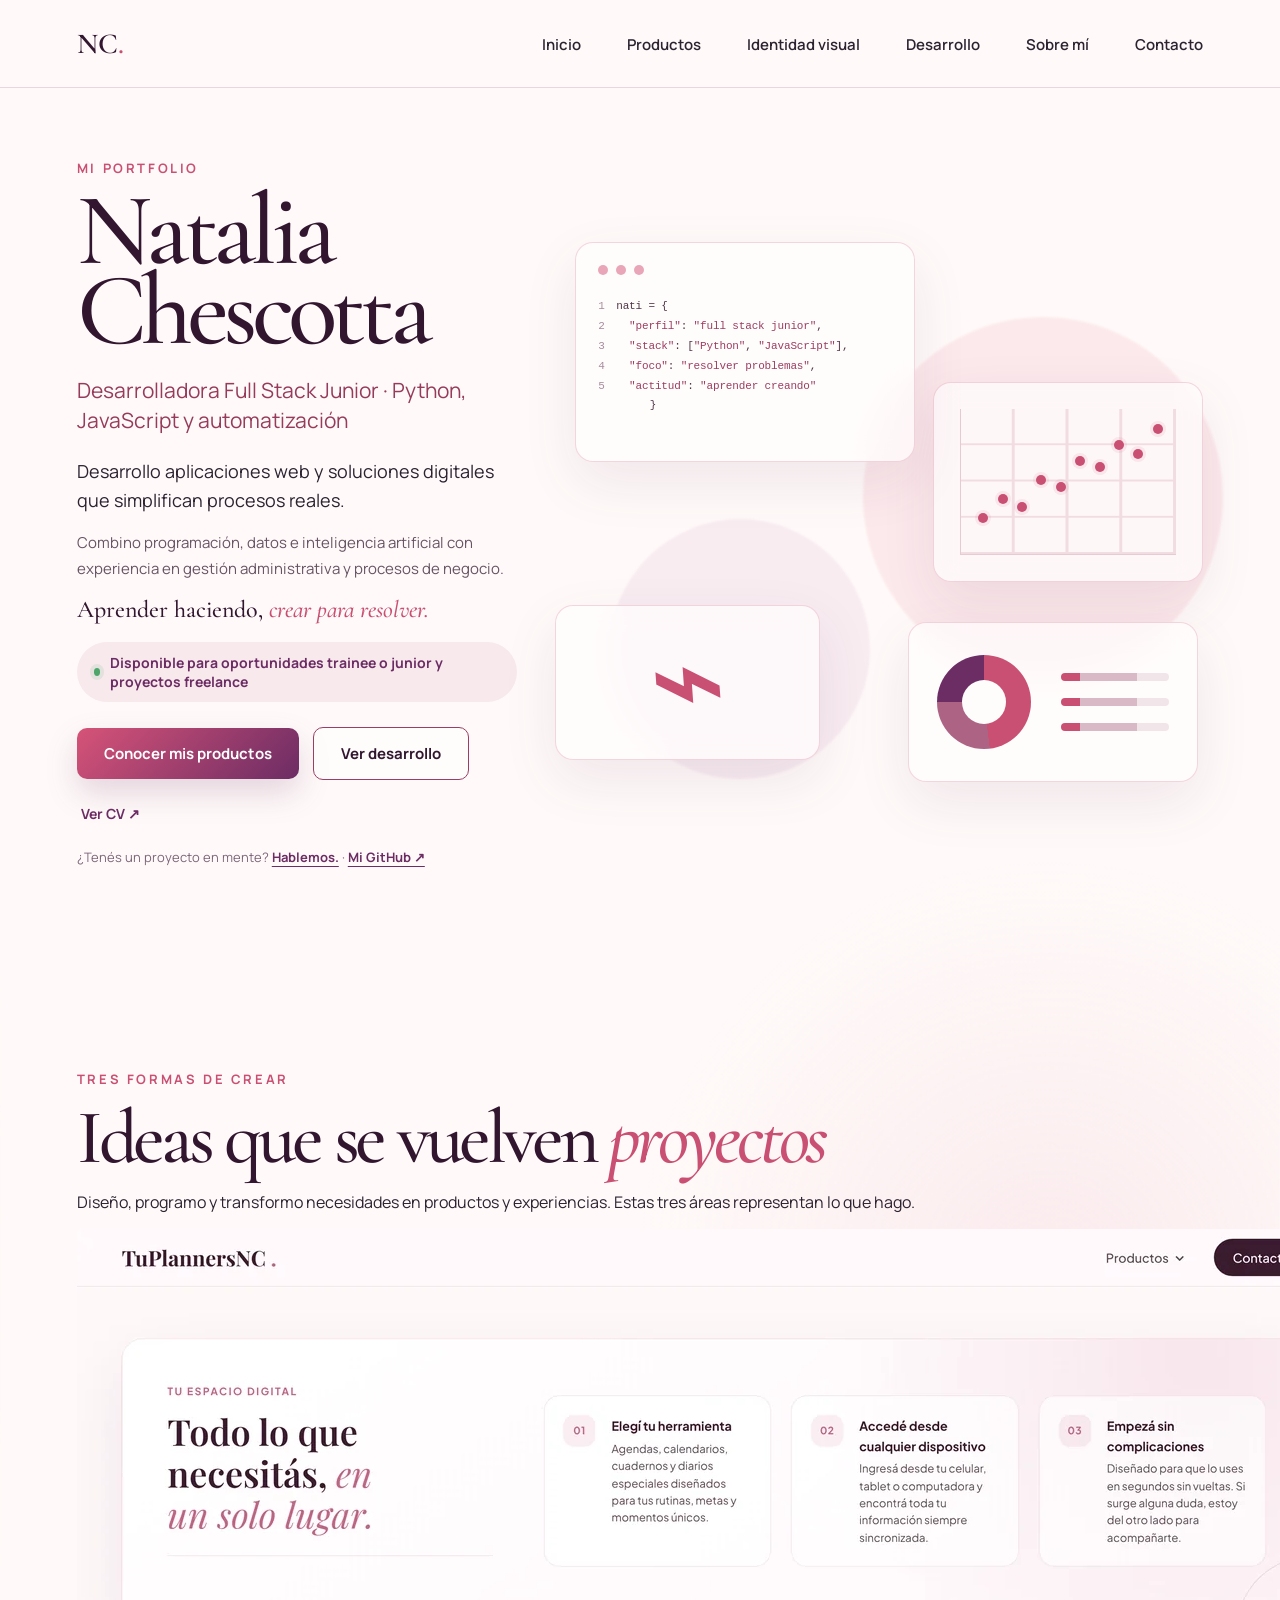
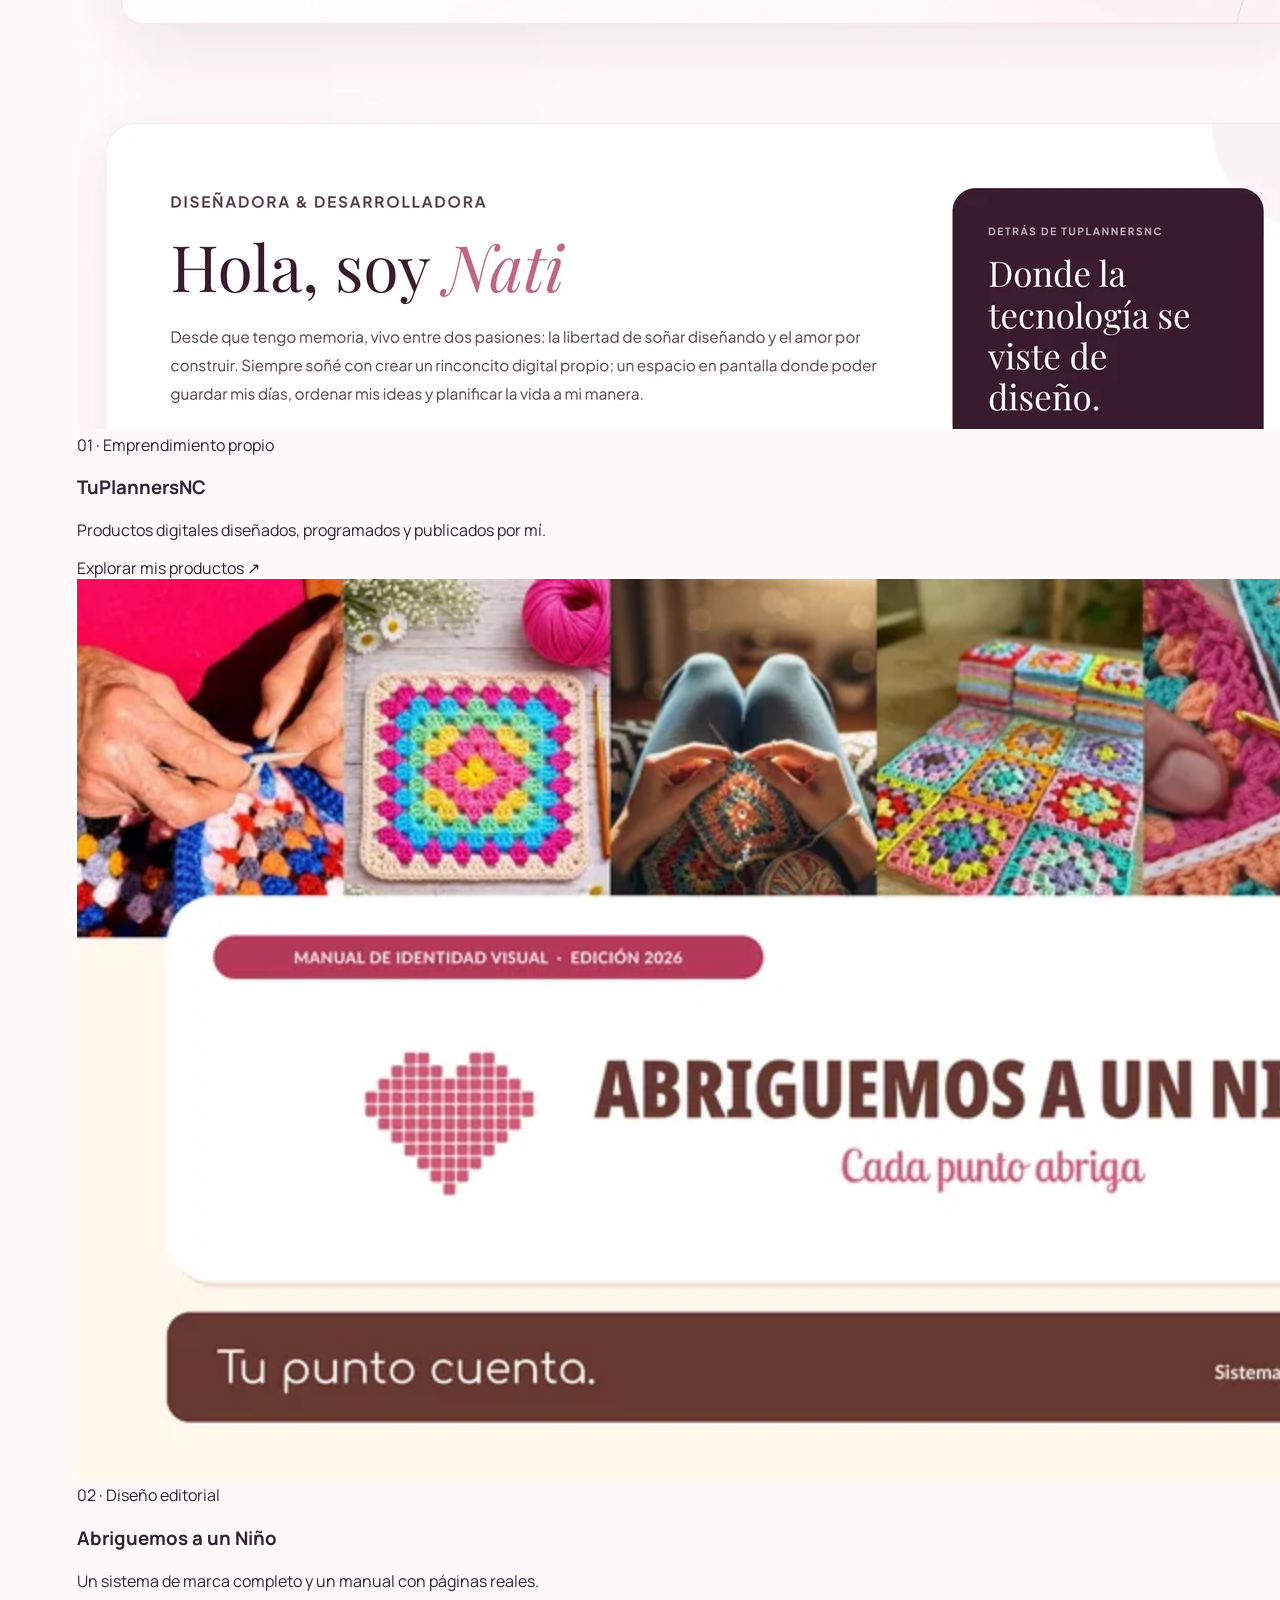
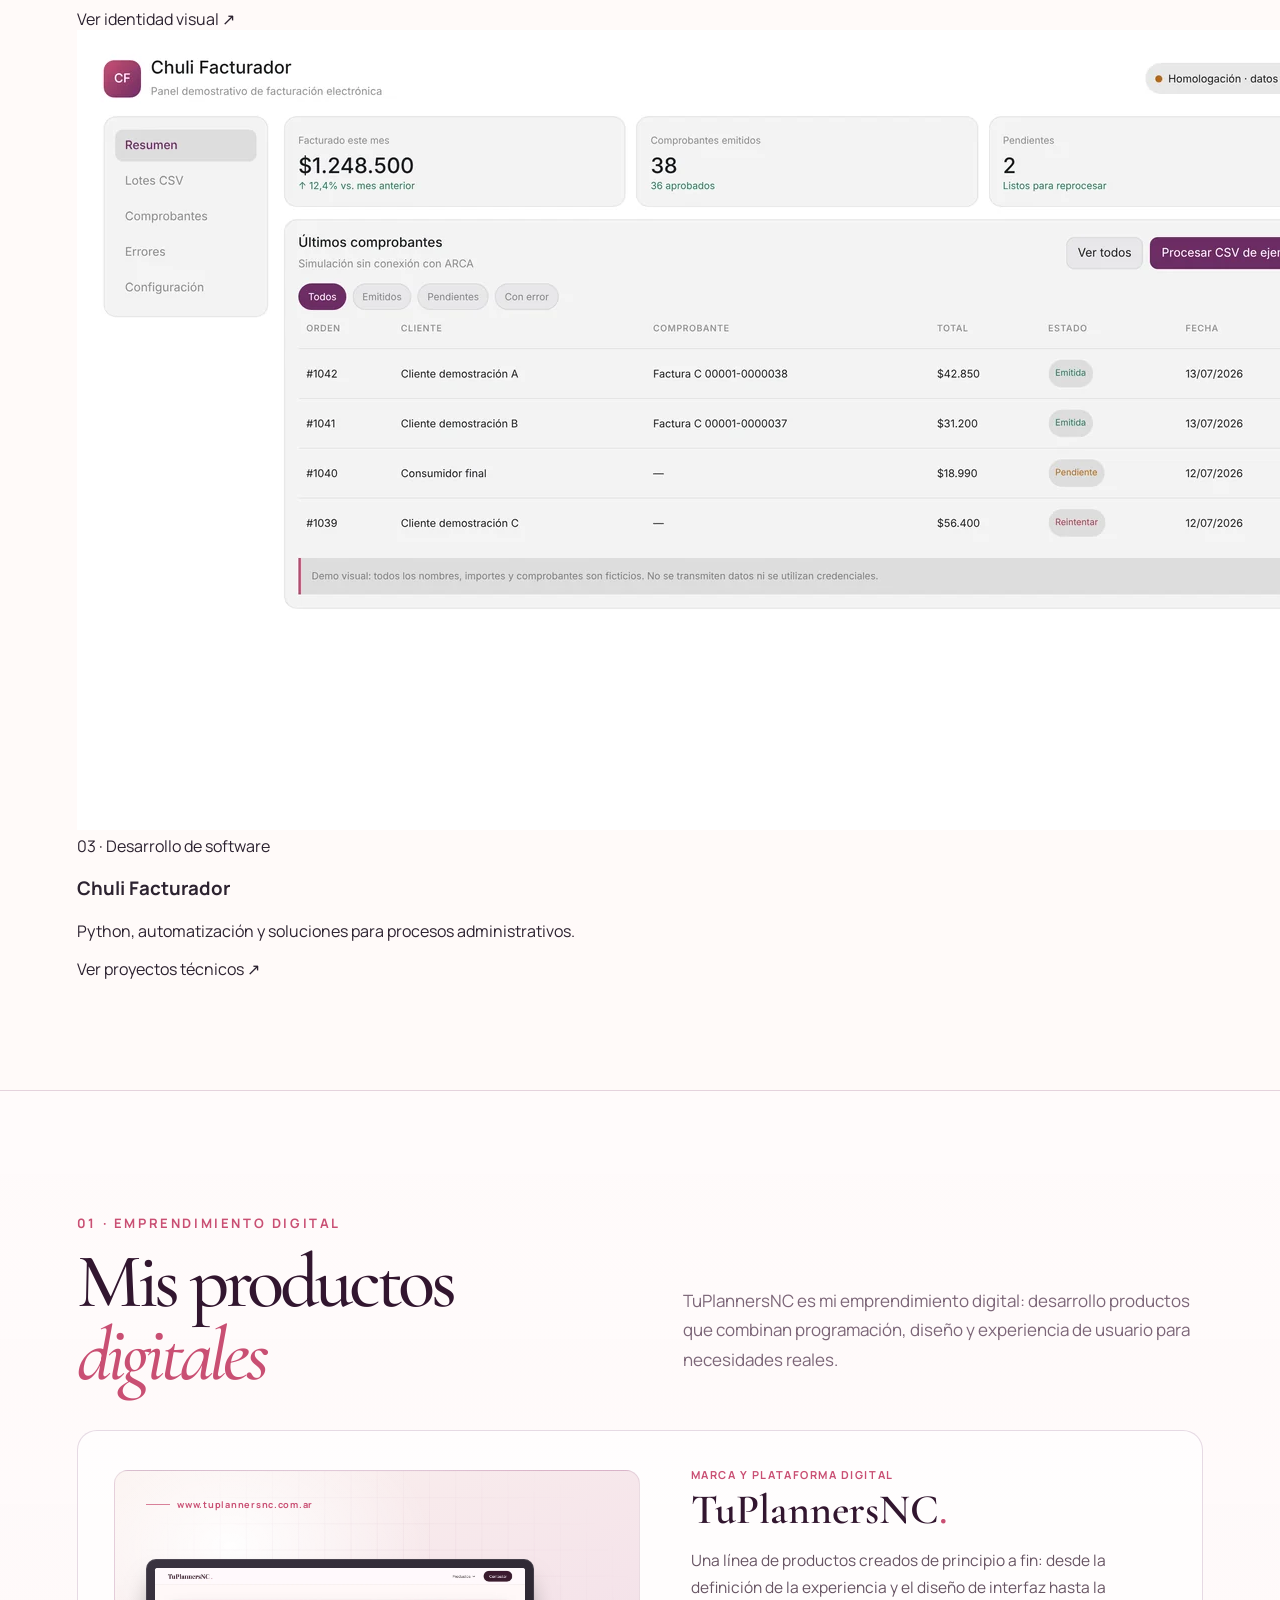
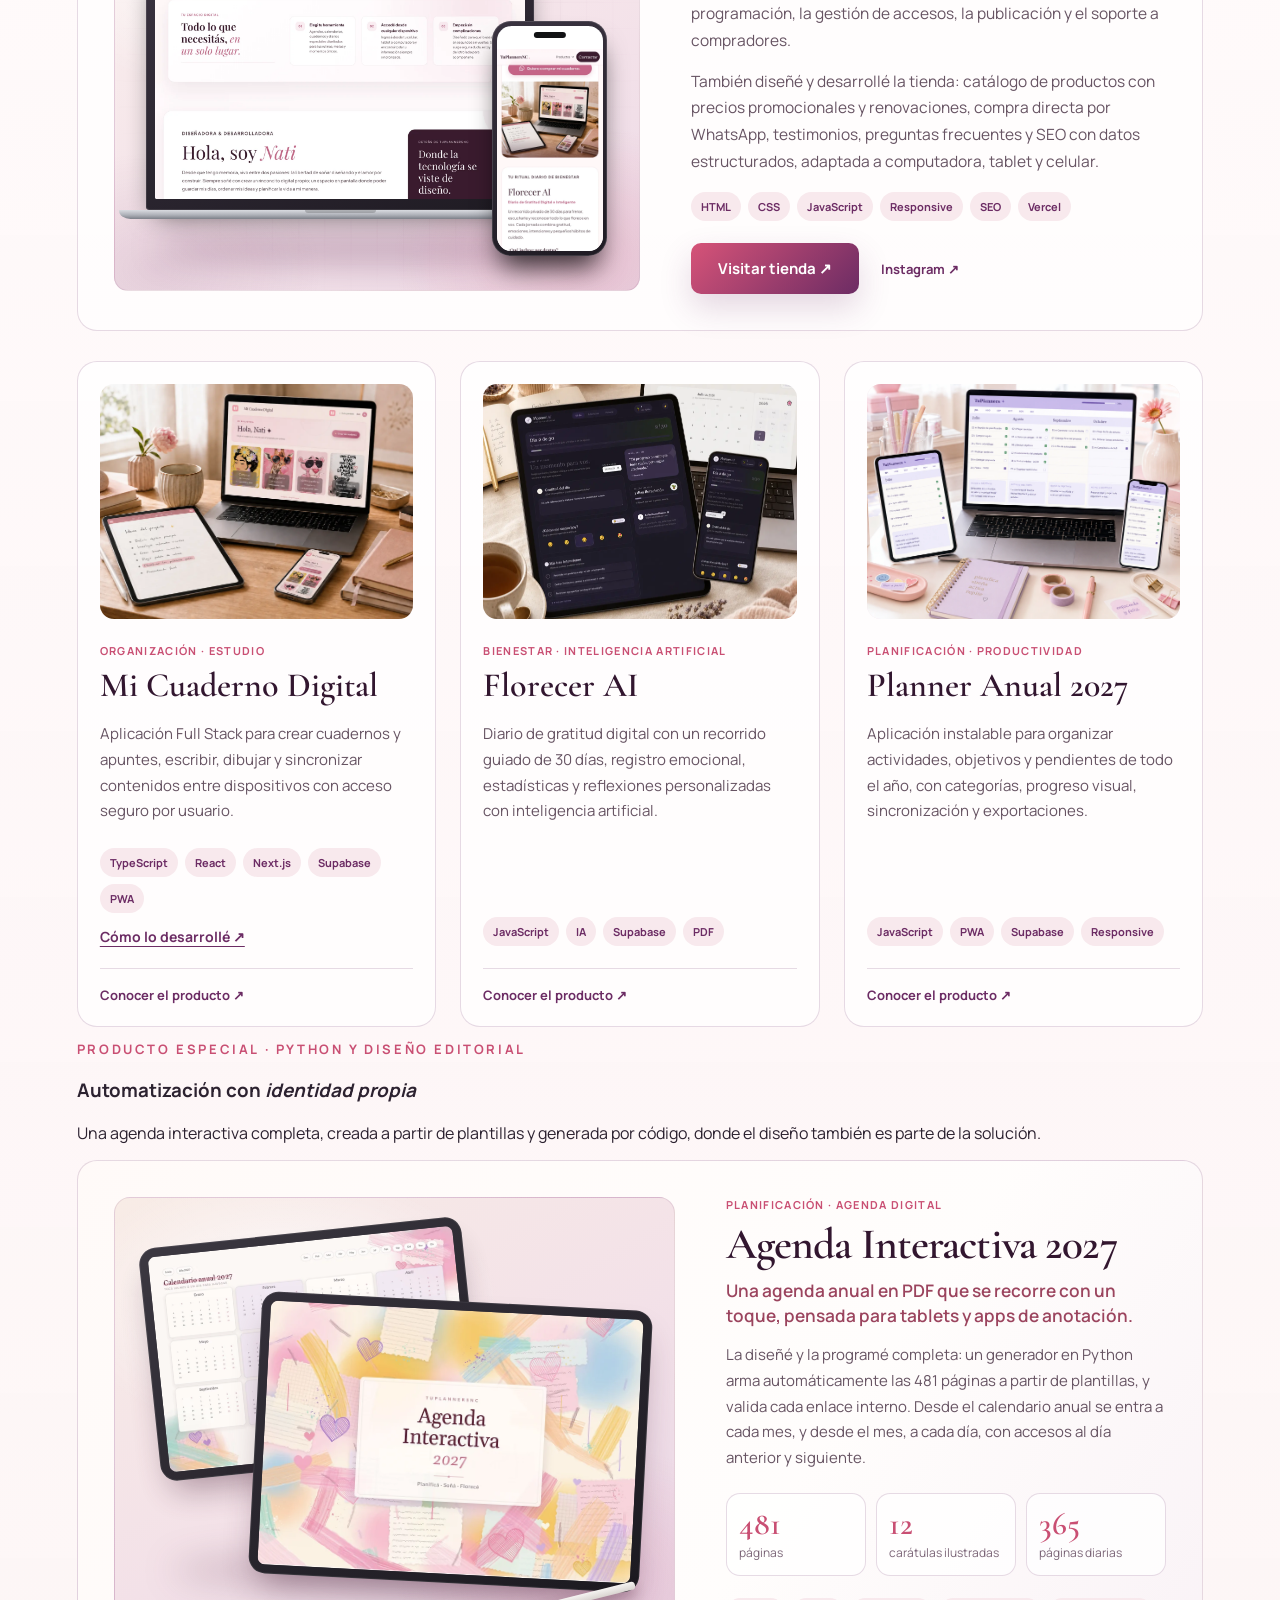
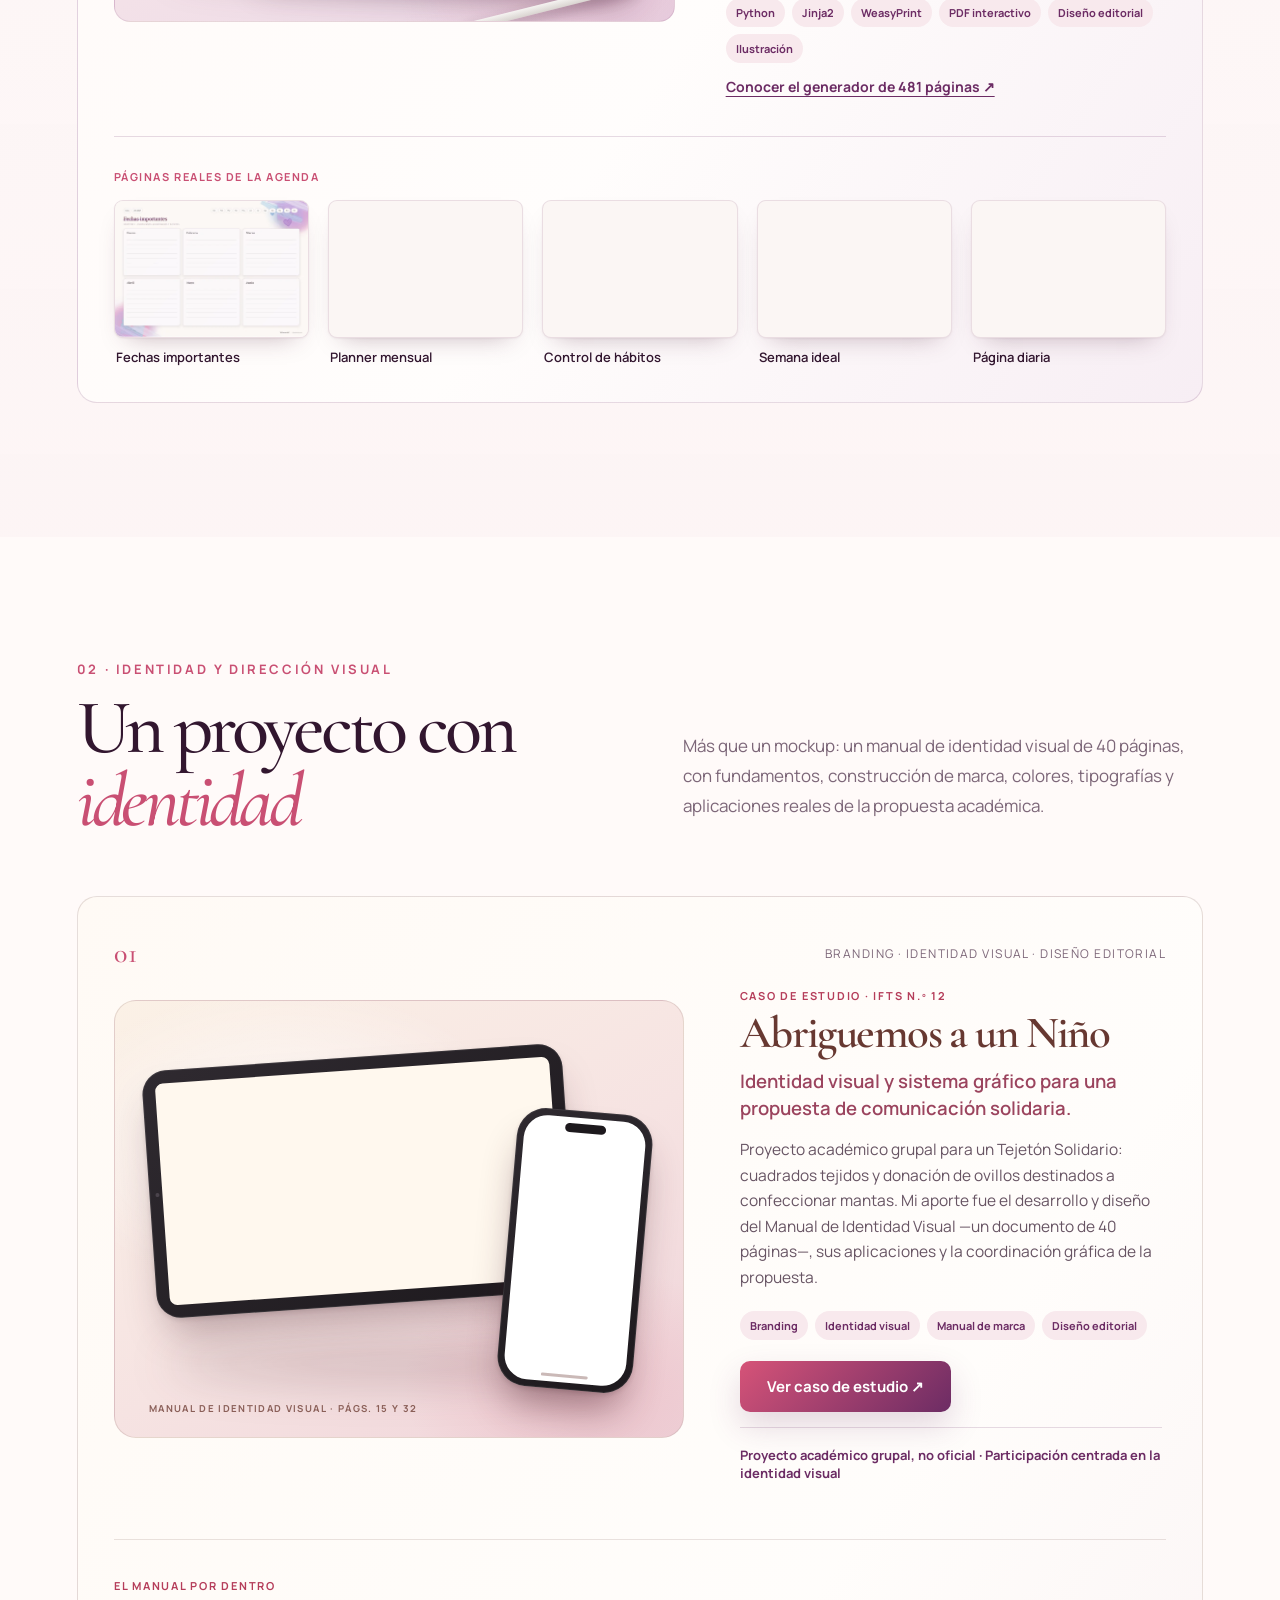
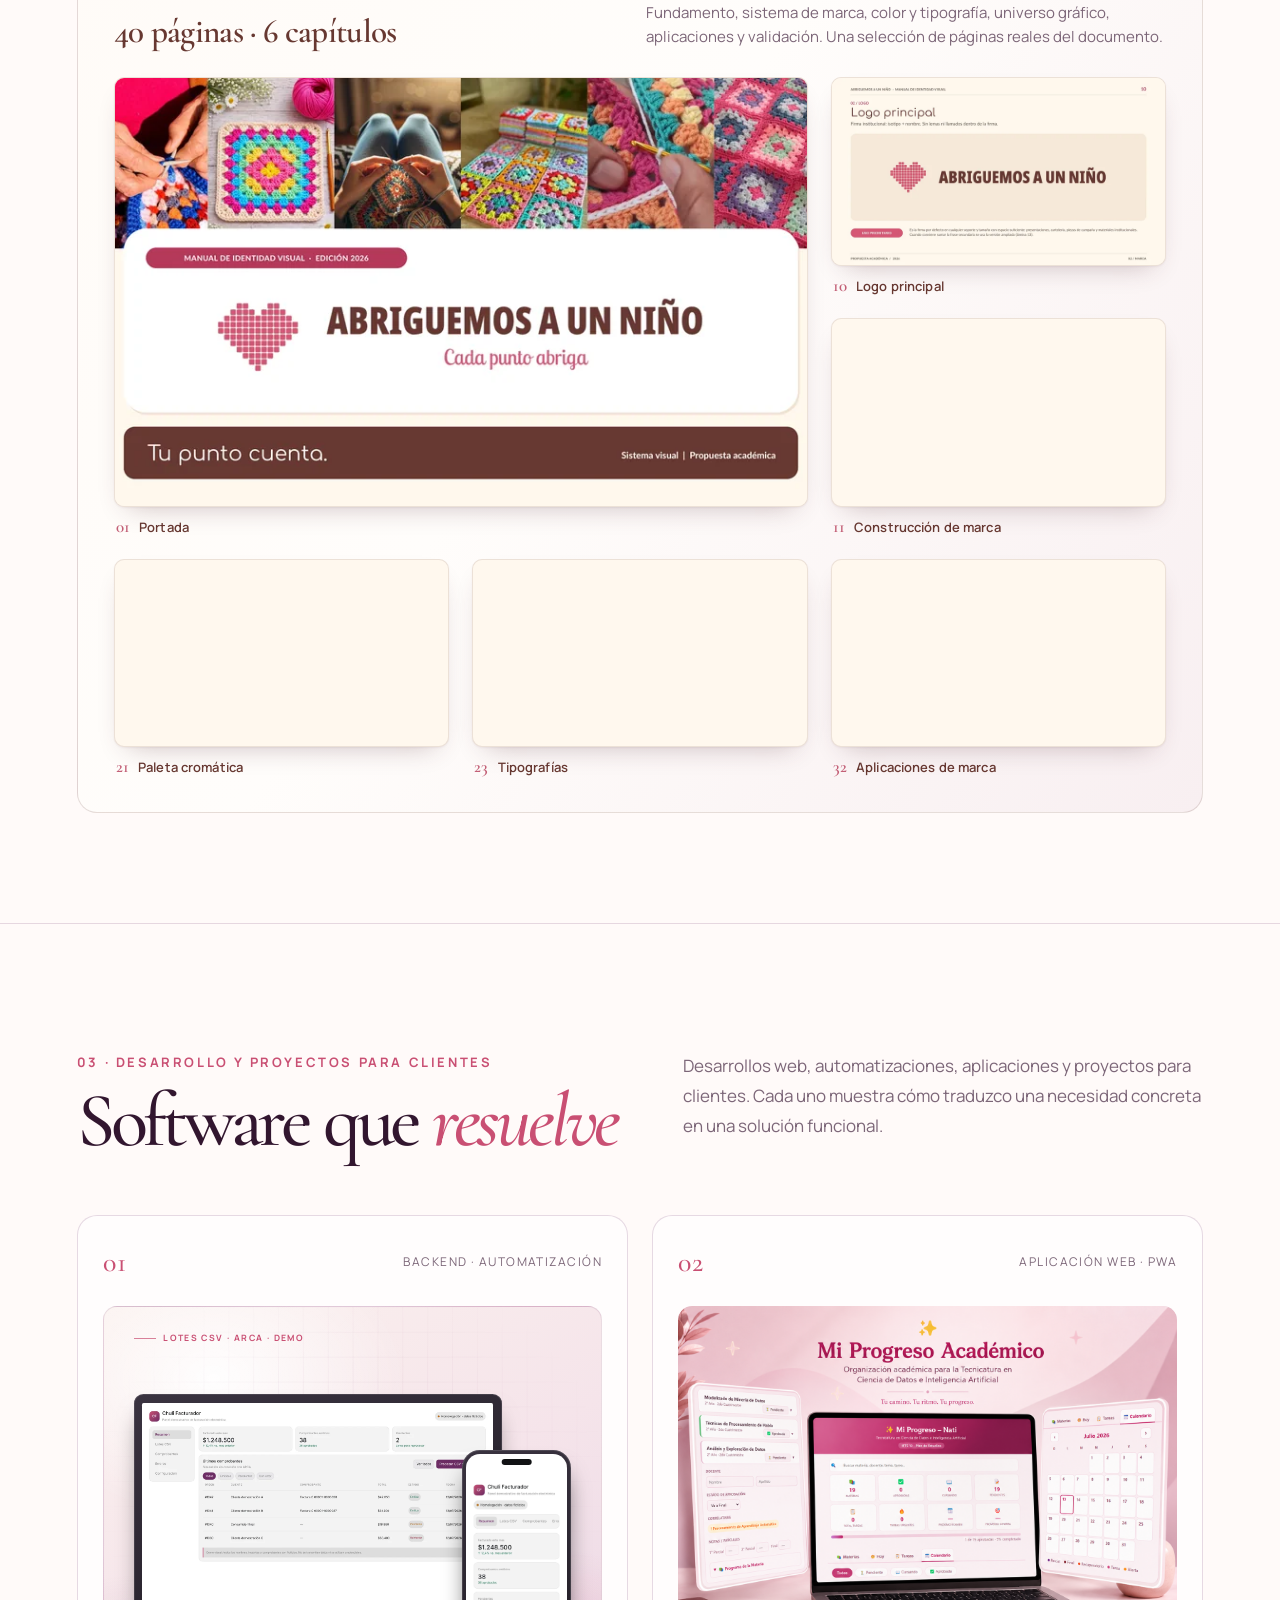
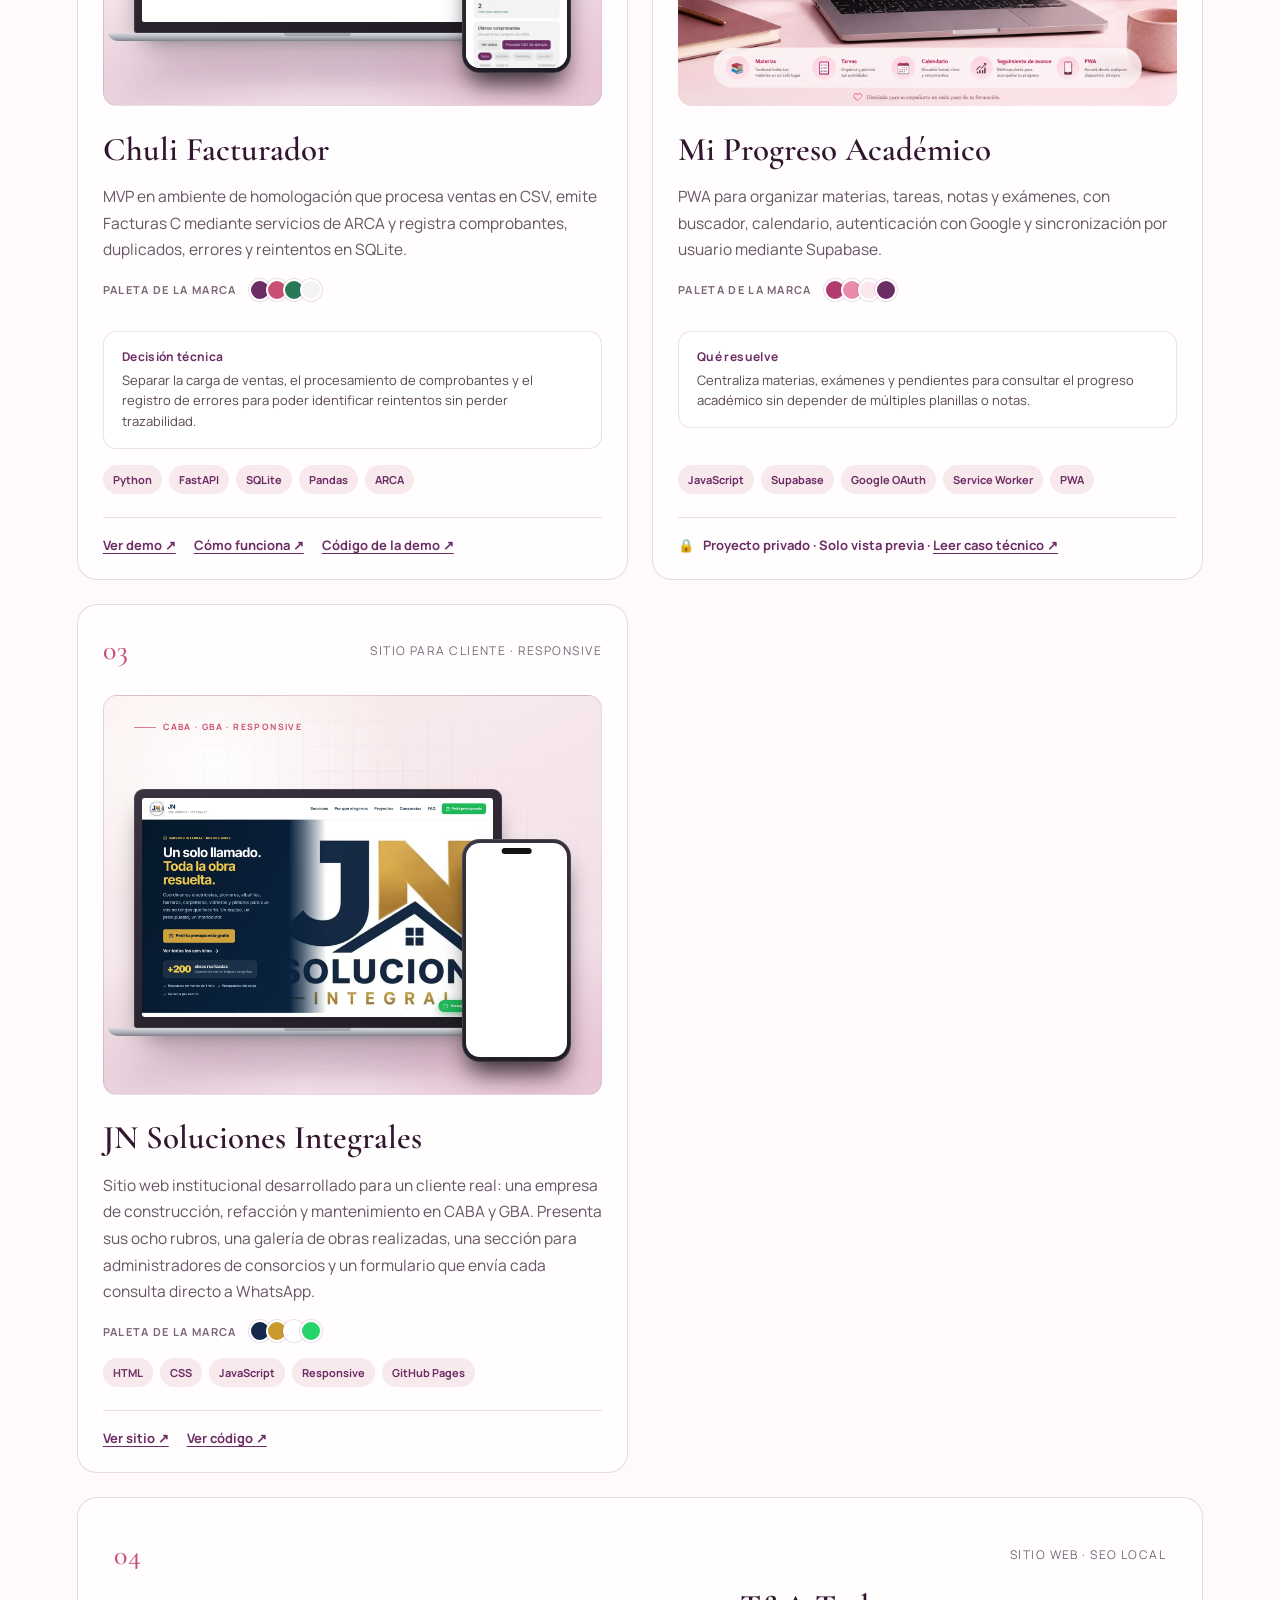
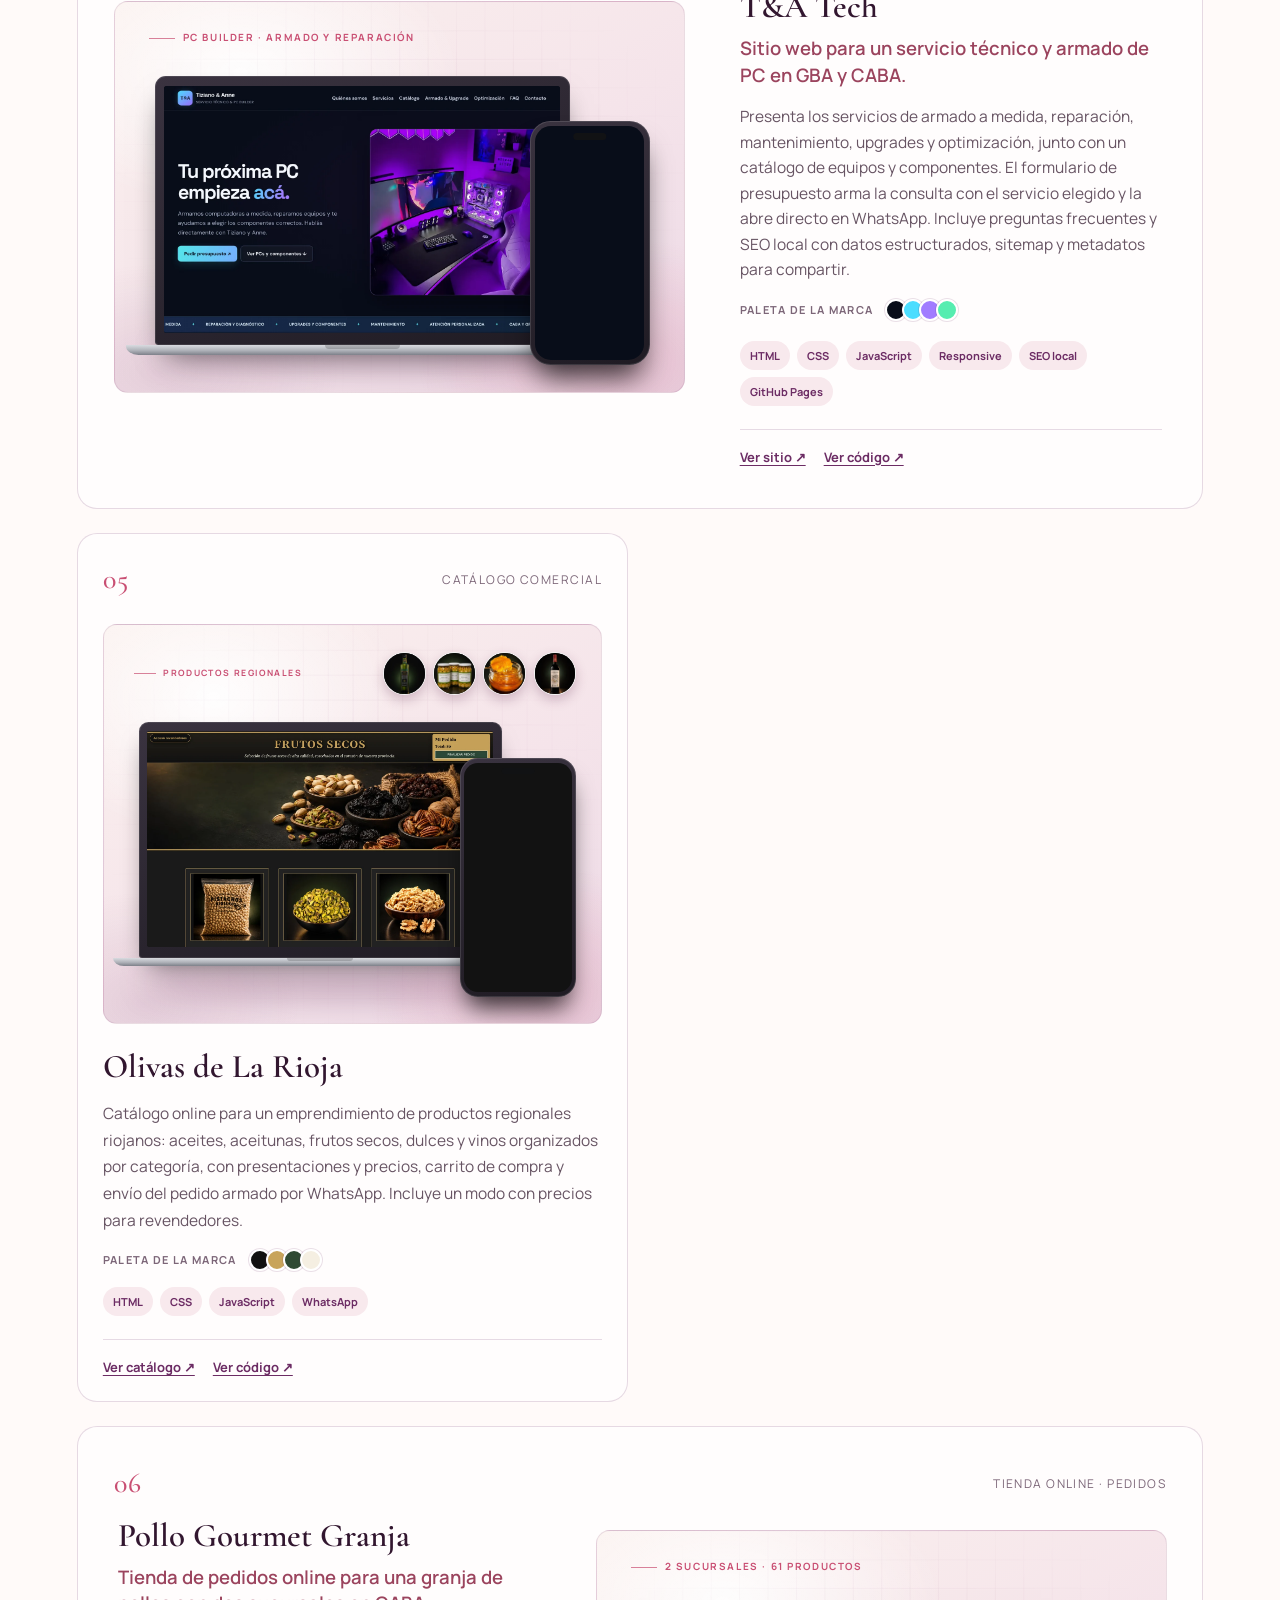
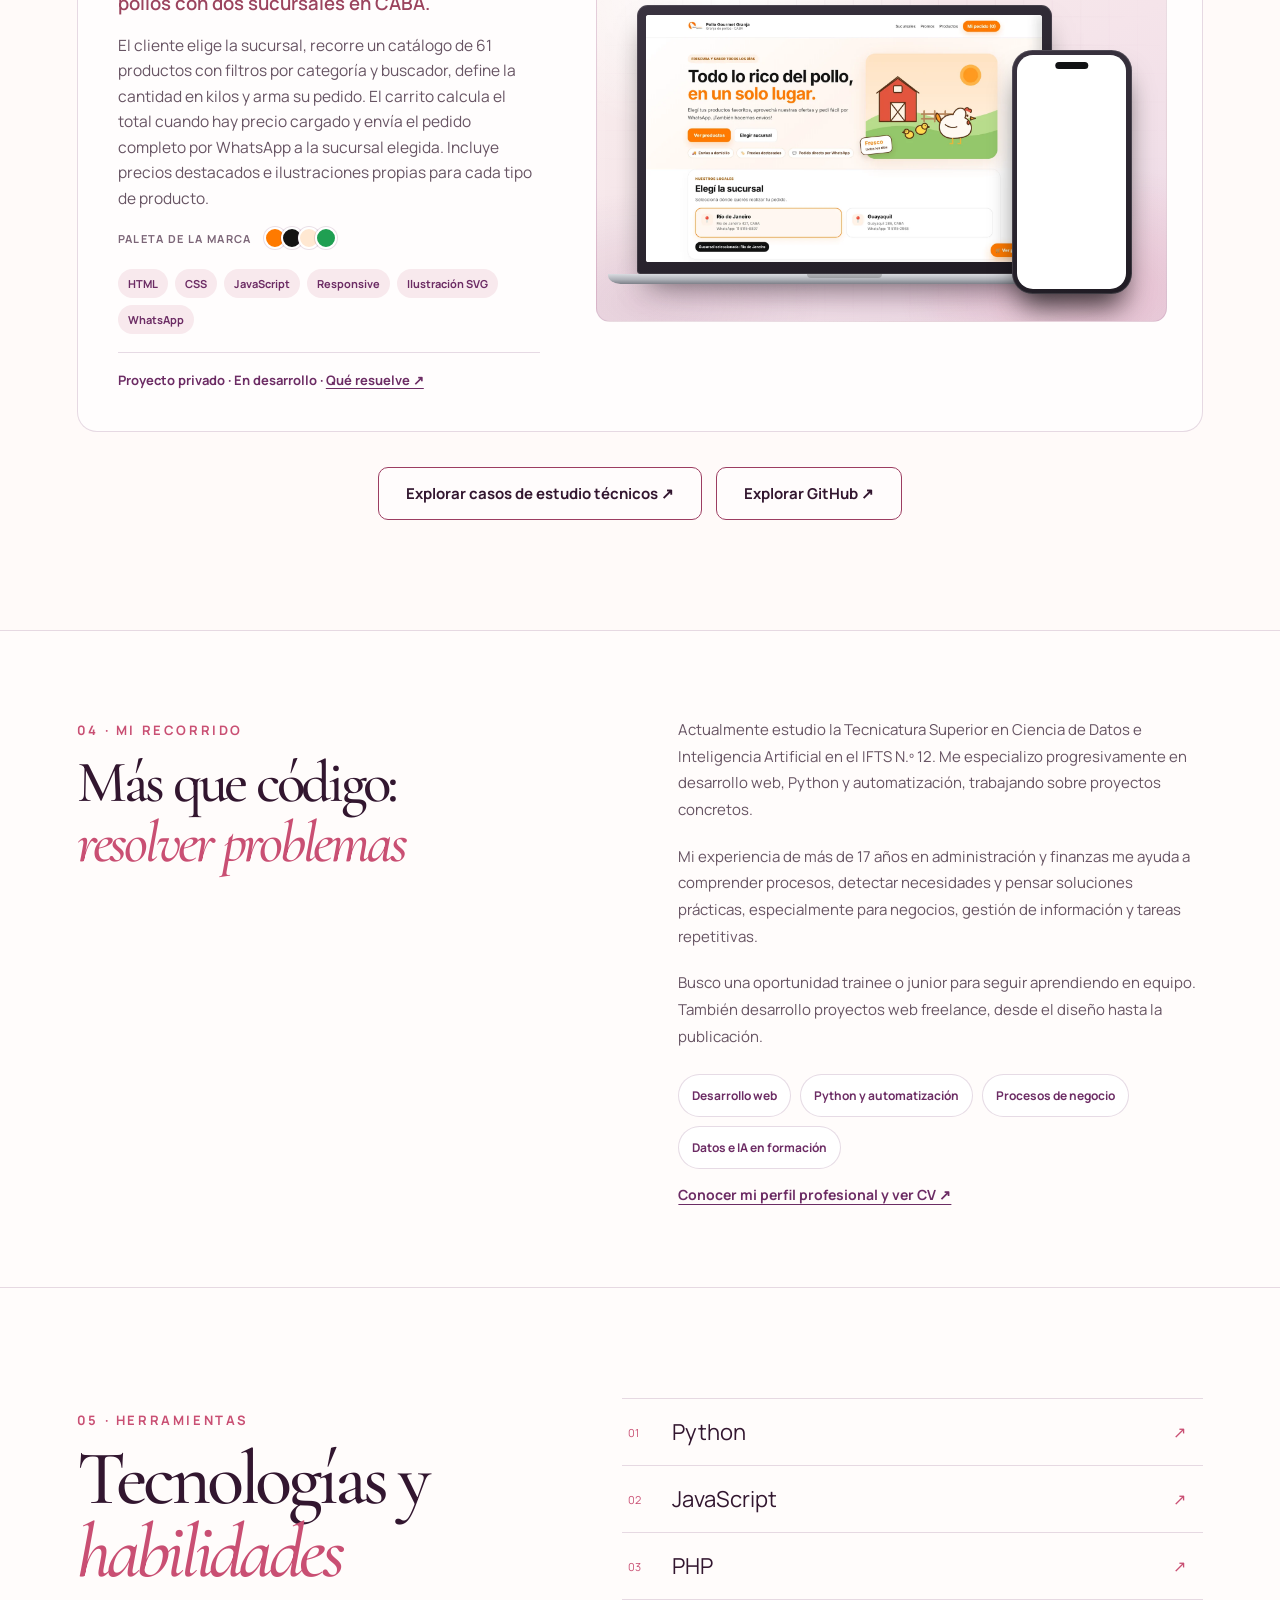
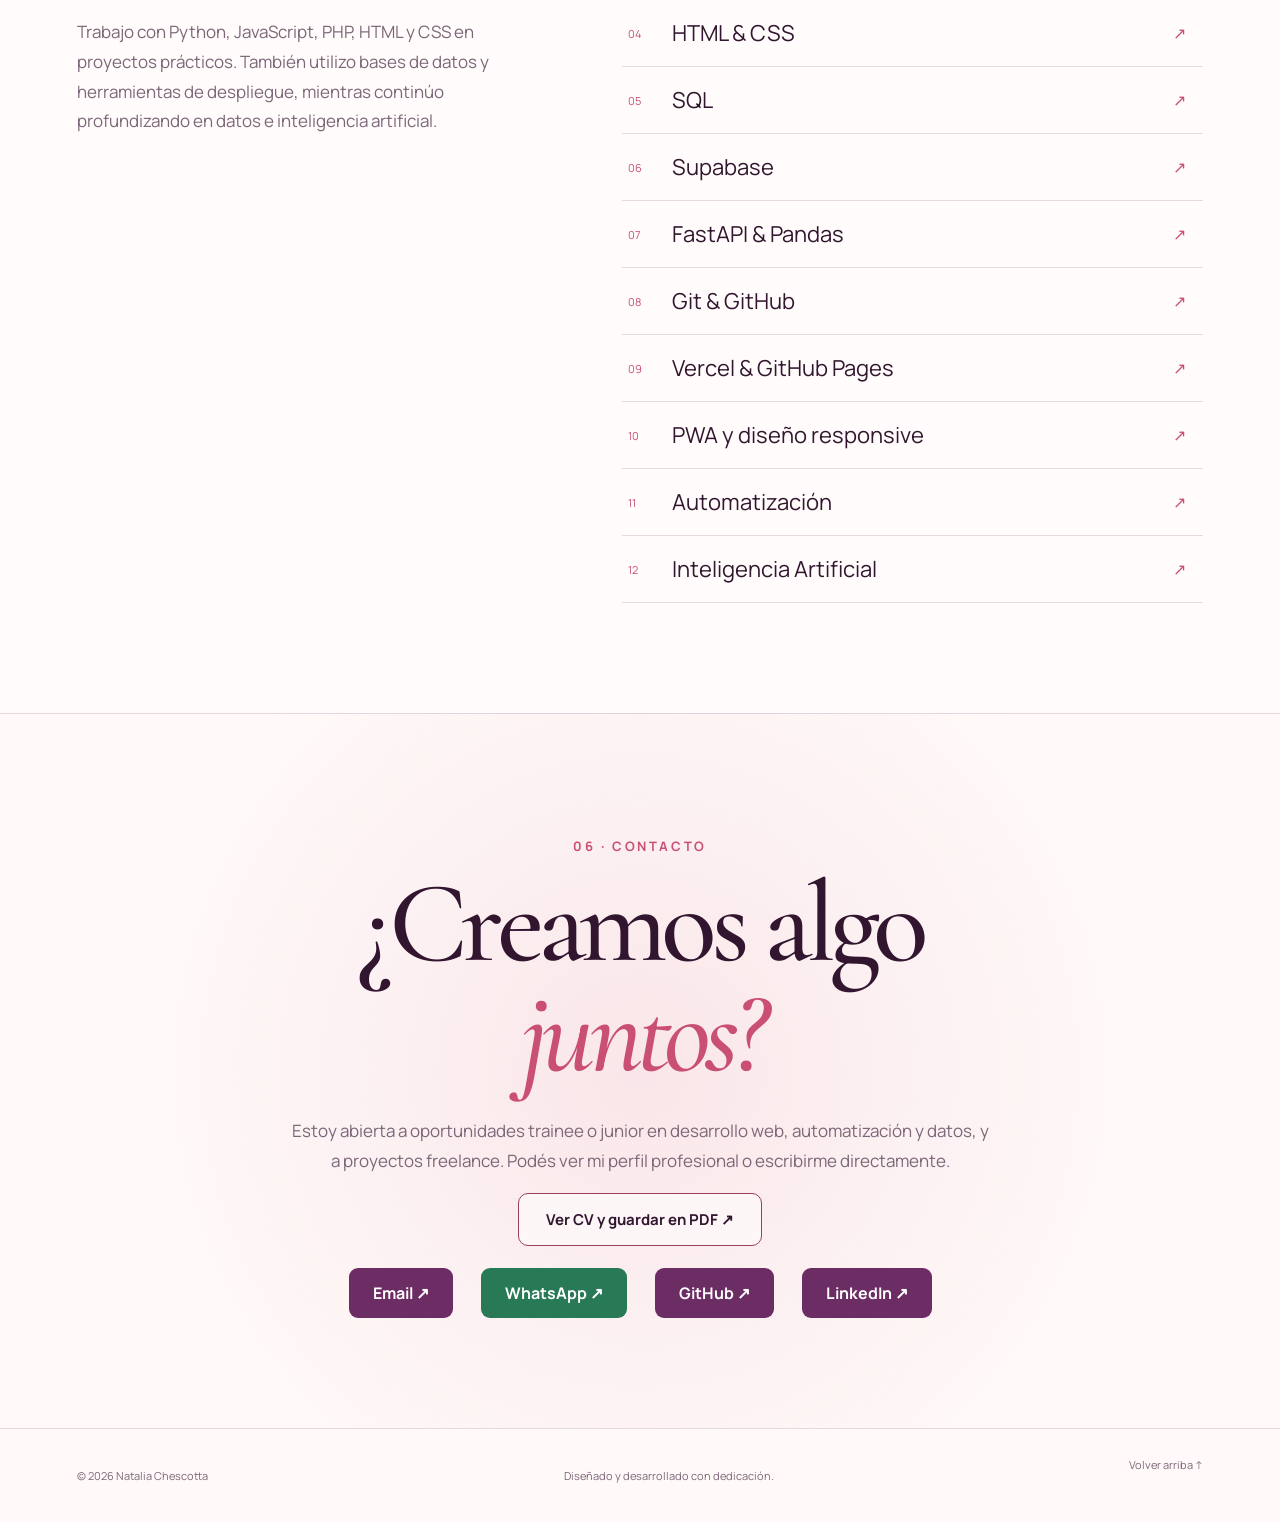
==== commit 0f6a8c3e: "feat: highlight products and visual identity with editorial selection and dedicated sections" ====
--- a/index.html
+++ b/index.html
@@ -20,7 +20,7 @@
   <link rel="canonical" href="https://laschescottas-cyber.github.io/portfolio-nati/">
   <link rel="icon" type="image/svg+xml" href="assets/favicon.svg">
   <meta name="theme-color" content="#fffaf9">
-  <link rel="stylesheet" href="styles.css?v=42">
+  <link rel="stylesheet" href="styles.css?v=43">
   <script type="application/ld+json">
   {"@context":"https://schema.org","@type":"Person","name":"Natalia Chescotta","url":"https://laschescottas-cyber.github.io/portfolio-nati/","jobTitle":"Desarrolladora de software junior","knowsAbout":["Python","JavaScript","PHP","Desarrollo web","Automatización","Ciencia de Datos"],"sameAs":["https://github.com/laschescottas-cyber","https://www.linkedin.com/in/natalia-chescotta"]}
   </script>
@@ -32,18 +32,20 @@
       <a class="brand" href="#inicio" aria-label="Ir al inicio">NC<span>.</span></a>
       <nav aria-label="Navegación principal">
         <a href="#inicio">Inicio</a>
-        <a href="#proyectos">Proyectos</a>
         <a href="#productos-propios">Productos</a>
+        <a href="#identidad-visual">Identidad visual</a>
+        <a href="#proyectos">Desarrollo</a>
         <a href="#sobre-mi">Sobre mí</a>
-        <a href="#habilidades">Habilidades</a>
         <a href="#contacto">Contacto</a>
       </nav>
       <details class="mobile-nav">
         <summary aria-label="Abrir el menú de navegación">Menú ☰</summary>
         <nav aria-label="Navegación para celulares">
           <a href="#inicio">Inicio</a>
-          <a href="#proyectos">Proyectos</a>
+          <a href="#seleccion">Destacados</a>
           <a href="#productos-propios">Productos</a>
+          <a href="#identidad-visual">Identidad visual</a>
+          <a href="#proyectos">Desarrollo</a>
           <a href="#sobre-mi">Sobre mí</a>
           <a href="#habilidades">Habilidades</a>
           <a href="#contacto">Contacto</a>
@@ -62,11 +64,12 @@
         <p class="hero-motto">Aprender haciendo, <em>crear para resolver.</em></p>
         <div class="status"><span></span> Disponible para oportunidades trainee o junior y proyectos freelance</div>
         <div class="hero-actions">
-          <a class="button primary" href="#proyectos">Ver proyectos</a>
-          <a class="button secondary cv-button" href="cv.html">Ver CV</a>
-          <a class="hero-github" href="https://github.com/laschescottas-cyber?tab=repositories" target="_blank" rel="noopener noreferrer">GitHub ↗</a>
-        </div>
-        <p class="hero-cta-note">¿Tenés un proyecto en mente? <a href="#contacto">Hablemos.</a></p>
+          <a class="button primary" href="#productos-propios">Conocer mis productos</a>
+          <a class="button secondary" href="#proyectos">Ver desarrollo</a>
+          <a class="hero-github" href="cv.html">Ver CV ↗</a>
+          
+        </div>
+        <p class="hero-cta-note">¿Tenés un proyecto en mente? <a href="#contacto">Hablemos.</a> · <a href="https://github.com/laschescottas-cyber" target="_blank" rel="noopener noreferrer">Mi GitHub ↗</a></p>
       </div>
 
       <div class="data-art" aria-label="Ilustración de código y datos">
@@ -87,10 +90,273 @@
     </section>
 
 
-    <section class="projects section" id="proyectos">
+    
+
+    <section class="selection section" id="seleccion" aria-labelledby="seleccion-title">
+      <div class="selection-heading">
+        <div>
+          <p class="section-kicker">Tres formas de crear</p>
+          <h2 id="seleccion-title">Ideas que se vuelven <em>proyectos</em></h2>
+        </div>
+        <p>Diseño, programo y transformo necesidades en productos y experiencias. Estas tres áreas representan lo que hago.</p>
+      </div>
+      <div class="selection-grid">
+        <a class="selection-card selection-card-product" href="#productos-propios" aria-label="Conocer los productos propios de TuPlannersNC">
+          <div class="selection-image"><img src="assets/projects/tuplanners-web-escritorio.webp" alt="Vista real de la tienda TuPlannersNC en escritorio" width="1280" height="800" loading="lazy" decoding="async"></div>
+          <div class="selection-copy">
+            <span class="selection-label">01 · Emprendimiento propio</span>
+            <h3>TuPlannersNC</h3>
+            <p>Productos digitales diseñados, programados y publicados por mí.</p>
+            <span class="selection-link">Explorar mis productos <span aria-hidden="true">↗</span></span>
+          </div>
+        </a>
+        <a class="selection-card" href="#identidad-visual" aria-label="Explorar el manual de identidad visual de Abriguemos a un Niño">
+          <div class="selection-image"><img src="assets/projects/abriguemos-manual-p01-portada-800.webp" alt="Portada del manual de identidad visual de Abriguemos a un Niño" width="1600" height="900" loading="lazy" decoding="async"></div>
+          <div class="selection-copy">
+            <span class="selection-label">02 · Diseño editorial</span>
+            <h3>Abriguemos a un Niño</h3>
+            <p>Un sistema de marca completo y un manual con páginas reales.</p>
+            <span class="selection-link">Ver identidad visual <span aria-hidden="true">↗</span></span>
+          </div>
+        </a>
+        <a class="selection-card" href="#proyectos" aria-label="Ver los proyectos técnicos y el desarrollo de Chuli Facturador">
+          <div class="selection-image"><img src="assets/projects/chuli-demo-escritorio.webp" alt="Captura de la demo de Chuli Facturador" width="1280" height="800" loading="lazy" decoding="async"></div>
+          <div class="selection-copy">
+            <span class="selection-label">03 · Desarrollo de software</span>
+            <h3>Chuli Facturador</h3>
+            <p>Python, automatización y soluciones para procesos administrativos.</p>
+            <span class="selection-link">Ver proyectos técnicos <span aria-hidden="true">↗</span></span>
+          </div>
+        </a>
+      </div>
+    </section>
+
+<section class="own-products section" id="productos-propios">
+      <div class="section-heading products-heading">
+        <div><p class="section-kicker">01 · Emprendimiento digital</p><h2>Mis productos <em>digitales</em></h2></div>
+        <p>TuPlannersNC es mi emprendimiento digital: desarrollo productos que combinan programación, diseño y experiencia de usuario para necesidades reales.</p>
+      </div>
+
+      <article class="brand-intro brand-web">
+        <a class="project-visual dv-stage tuplanners-devices" href="https://www.tuplannersnc.com.ar/" target="_blank" rel="noopener noreferrer" aria-label="Visitar la tienda TuPlannersNC">
+          <div class="dv-head" aria-hidden="true"><p class="dv-label">www.tuplannersnc.com.ar</p></div>
+          <div class="dv-laptop" aria-hidden="true">
+            <div class="dv-laptop-lid"><div class="dv-laptop-screen"><img src="assets/projects/tuplanners-web-escritorio.webp" alt="" width="1280" height="800" loading="lazy" decoding="async"></div></div>
+            <div class="dv-laptop-base"></div>
+          </div>
+          <div class="dv-phone" aria-hidden="true">
+            <div class="dv-phone-screen"><img src="assets/projects/tuplanners-web-celular.webp" alt="" width="540" height="1169" loading="lazy" decoding="async"></div>
+          </div>
+        </a>
+        <div class="brand-web-copy">
+          <p class="brand-label">Marca y plataforma digital</p>
+          <h3>TuPlannersNC<span>.</span></h3>
+          <p>Una línea de productos creados de principio a fin: desde la definición de la experiencia y el diseño de interfaz hasta la programación, la gestión de accesos, la publicación y el soporte a compradores.</p>
+          <p>También diseñé y desarrollé la tienda: catálogo de productos con precios promocionales y renovaciones, compra directa por WhatsApp, testimonios, preguntas frecuentes y SEO con datos estructurados, adaptada a computadora, tablet y celular.</p>
+          <div class="tags"><span>HTML</span><span>CSS</span><span>JavaScript</span><span>Responsive</span><span>SEO</span><span>Vercel</span></div>
+          <div class="brand-actions">
+            <a class="button primary" href="https://www.tuplannersnc.com.ar/" target="_blank" rel="noopener noreferrer">Visitar tienda ↗</a>
+            <a class="text-link" href="https://www.instagram.com/tuplannersnc" target="_blank" rel="noopener noreferrer">Instagram ↗</a>
+          </div>
+        </div>
+      </article>
+
+      
+
+      <div class="product-showcase-grid">
+        <article class="product-showcase-card">
+          <a class="product-image" href="https://www.tuplannersnc.com.ar/#cuaderno-digital" target="_blank" rel="noopener noreferrer" aria-label="Conocer Mi Cuaderno Digital">
+            <img src="assets/projects/mockup-mi-cuaderno-digital-v2.webp" alt="Mi Cuaderno Digital abierto en computadora, tablet y celular" loading="lazy">
+          </a>
+          <p class="product-type">Organización · Estudio</p>
+          <h3>Mi Cuaderno Digital</h3>
+          <p>Aplicación Full Stack para crear cuadernos y apuntes, escribir, dibujar y sincronizar contenidos entre dispositivos con acceso seguro por usuario.</p>
+          <div class="tags"><span>TypeScript</span><span>React</span><span>Next.js</span><span>Supabase</span><span>PWA</span></div>
+          <a class="section-intro-link" href="casos-tecnicos.html#cuaderno">Cómo lo desarrollé ↗</a>
+          <a class="product-link" href="https://www.tuplannersnc.com.ar/#cuaderno-digital" target="_blank" rel="noopener noreferrer">Conocer el producto ↗</a>
+        </article>
+
+        <article class="product-showcase-card">
+          <a class="product-image" href="https://www.tuplannersnc.com.ar/#florecer-ai" target="_blank" rel="noopener noreferrer" aria-label="Conocer Florecer AI">
+            <img src="assets/projects/mockup-florecer-ai.webp" alt="Florecer AI, diario de gratitud digital, abierto en tablet y celular" loading="lazy">
+          </a>
+          <p class="product-type">Bienestar · Inteligencia artificial</p>
+          <h3>Florecer AI</h3>
+          <p>Diario de gratitud digital con un recorrido guiado de 30 días, registro emocional, estadísticas y reflexiones personalizadas con inteligencia artificial.</p>
+          <div class="tags"><span>JavaScript</span><span>IA</span><span>Supabase</span><span>PDF</span></div>
+          <a class="product-link" href="https://www.tuplannersnc.com.ar/#florecer-ai" target="_blank" rel="noopener noreferrer">Conocer el producto ↗</a>
+        </article>
+
+        <article class="product-showcase-card">
+          <a class="product-image" href="https://www.tuplannersnc.com.ar/#catalogo" target="_blank" rel="noopener noreferrer" aria-label="Conocer Planner Anual 2027">
+            <img src="assets/projects/mockup-planner-anual-2026.svg" alt="Planner Anual 2027 instalado en computadora, tablet y celular" loading="lazy">
+          </a>
+          <p class="product-type">Planificación · Productividad</p>
+          <h3>Planner Anual 2027</h3>
+          <p>Aplicación instalable para organizar actividades, objetivos y pendientes de todo el año, con categorías, progreso visual, sincronización y exportaciones.</p>
+          <div class="tags"><span>JavaScript</span><span>PWA</span><span>Supabase</span><span>Responsive</span></div>
+          <a class="product-link" href="https://www.tuplannersnc.com.ar/#catalogo" target="_blank" rel="noopener noreferrer">Conocer el producto ↗</a>
+        </article>
+      </div>
+
+    
+      <div class="product-subheading">
+        <div>
+          <p class="section-kicker">Producto especial · Python y diseño editorial</p>
+          <h3>Automatización con <em>identidad propia</em></h3>
+        </div>
+        <p>Una agenda interactiva completa, creada a partir de plantillas y generada por código, donde el diseño también es parte de la solución.</p>
+      </div>
+
+      <article class="agenda-feature">
+        <a class="agenda-stage" href="assets/projects/agenda2027-v2-p01-portada-1600.webp" target="_blank" rel="noopener noreferrer" data-caption="Portada" aria-label="Ver la portada de la Agenda Interactiva 2027">
+          <div class="agenda-tablet agenda-tablet-back" aria-hidden="true"><div class="agenda-tablet-screen"><img src="assets/projects/agenda2027-v2-p07-calendario-anual-800.webp" srcset="assets/projects/agenda2027-v2-p07-calendario-anual-800.webp 800w, assets/projects/agenda2027-v2-p07-calendario-anual-1600.webp 1600w" sizes="30vw" width="1600" height="1131" alt="" loading="lazy" decoding="async"></div></div>
+          <div class="agenda-tablet agenda-tablet-front"><div class="agenda-tablet-screen"><img src="assets/projects/agenda2027-v2-p01-portada-800.webp" srcset="assets/projects/agenda2027-v2-p01-portada-800.webp 800w, assets/projects/agenda2027-v2-p01-portada-1600.webp 1600w" sizes="(max-width: 900px) 80vw, 40vw" width="1600" height="1131" alt="Portada de la Agenda Interactiva 2027: collage pastel con pinceladas, papeles y corazones" loading="lazy" decoding="async"></div></div>
+          <span class="agenda-pen" aria-hidden="true"></span>
+        </a>
+        <div class="agenda-copy">
+          <p class="product-type">Planificación · Agenda digital</p>
+          <h3>Agenda Interactiva 2027</h3>
+          <p class="agenda-subtitle">Una agenda anual en PDF que se recorre con un toque, pensada para tablets y apps de anotación.</p>
+          <p>La diseñé y la programé completa: un generador en Python arma automáticamente las 481 páginas a partir de plantillas, y valida cada enlace interno. Desde el calendario anual se entra a cada mes, y desde el mes, a cada día, con accesos al día anterior y siguiente.</p>
+          <ul class="agenda-stats">
+            <li><strong>481</strong><span>páginas</span></li>
+            <li><strong>12</strong><span>carátulas ilustradas</span></li>
+            <li><strong>365</strong><span>páginas diarias</span></li>
+          </ul>
+          <div class="tags"><span>Python</span><span>Jinja2</span><span>WeasyPrint</span><span>PDF interactivo</span><span>Diseño editorial</span><span>Ilustración</span></div>
+          <a class="section-intro-link" href="casos-tecnicos.html#agenda">Conocer el generador de 481 páginas ↗</a>
+        </div>
+        <div class="agenda-gallery" data-lightbox>
+          <p class="agenda-gallery-title">Páginas reales de la agenda</p>
+          <ol>
+              <li>
+                <a href="assets/projects/agenda2027-v2-p04-fechas-importantes-1600.webp" target="_blank" rel="noopener noreferrer" data-caption="Fechas importantes">
+                  <img src="assets/projects/agenda2027-v2-p04-fechas-importantes-800.webp" srcset="assets/projects/agenda2027-v2-p04-fechas-importantes-800.webp 800w, assets/projects/agenda2027-v2-p04-fechas-importantes-1600.webp 1600w" sizes="(max-width: 640px) 70vw, 18vw" width="1600" height="1131" alt="Fechas importantes del primer semestre: cumpleaños, aniversarios y eventos" loading="lazy" decoding="async">
+                </a>
+                <p>Fechas importantes</p>
+              </li>
+              <li>
+                <a href="assets/projects/agenda2027-v2-p09-planner-mensual-1600.webp" target="_blank" rel="noopener noreferrer" data-caption="Planner mensual">
+                  <img src="assets/projects/agenda2027-v2-p09-planner-mensual-800.webp" srcset="assets/projects/agenda2027-v2-p09-planner-mensual-800.webp 800w, assets/projects/agenda2027-v2-p09-planner-mensual-1600.webp 1600w" sizes="(max-width: 640px) 70vw, 18vw" width="1600" height="1131" alt="Planner mensual de enero: cada día lleva a su página diaria" loading="lazy" decoding="async">
+                </a>
+                <p>Planner mensual</p>
+              </li>
+              <li>
+                <a href="assets/projects/agenda2027-v2-p11-habitos-1600.webp" target="_blank" rel="noopener noreferrer" data-caption="Control de hábitos">
+                  <img src="assets/projects/agenda2027-v2-p11-habitos-800.webp" srcset="assets/projects/agenda2027-v2-p11-habitos-800.webp 800w, assets/projects/agenda2027-v2-p11-habitos-1600.webp 1600w" sizes="(max-width: 640px) 70vw, 18vw" width="1600" height="1131" alt="Rueda de hábitos mensual para colorear por día" loading="lazy" decoding="async">
+                </a>
+                <p>Control de hábitos</p>
+              </li>
+              <li>
+                <a href="assets/projects/agenda2027-v2-p12-semana-ideal-1600.webp" target="_blank" rel="noopener noreferrer" data-caption="Semana ideal">
+                  <img src="assets/projects/agenda2027-v2-p12-semana-ideal-800.webp" srcset="assets/projects/agenda2027-v2-p12-semana-ideal-800.webp 800w, assets/projects/agenda2027-v2-p12-semana-ideal-1600.webp 1600w" sizes="(max-width: 640px) 70vw, 18vw" width="1600" height="1131" alt="Planificación de la semana ideal con hábitos, humor y prioridades" loading="lazy" decoding="async">
+                </a>
+                <p>Semana ideal</p>
+              </li>
+              <li>
+                <a href="assets/projects/agenda2027-v2-p13-pagina-diaria-1600.webp" target="_blank" rel="noopener noreferrer" data-caption="Página diaria">
+                  <img src="assets/projects/agenda2027-v2-p13-pagina-diaria-800.webp" srcset="assets/projects/agenda2027-v2-p13-pagina-diaria-800.webp 800w, assets/projects/agenda2027-v2-p13-pagina-diaria-1600.webp 1600w" sizes="(max-width: 640px) 70vw, 18vw" width="1600" height="1131" alt="Página diaria con tareas, horarios y accesos al día anterior y siguiente" loading="lazy" decoding="async">
+                </a>
+                <p>Página diaria</p>
+              </li>
+          </ol>
+        </div>
+      </article>
+
+    </section>
+
+
+    <section class="brand-case-section section" id="identidad-visual" aria-labelledby="titulo-identidad">
+      <div class="section-heading brand-section-heading">
+        <div>
+          <p class="section-kicker">02 · Identidad y dirección visual</p>
+          <h2 id="titulo-identidad">Un proyecto con <em>identidad</em></h2>
+        </div>
+        <p>Más que un mockup: un manual de identidad visual de 40 páginas, con fundamentos, construcción de marca, colores, tipografías y aplicaciones reales de la propuesta académica.</p>
+      </div>
+      <div class="brand-feature-grid">
+        <article class="project-card rose abriguemos-case-study">
+          <div class="project-top"><span>01</span><p>Branding · Identidad visual · Diseño editorial</p></div>
+          <a class="project-visual abriguemos-devices" href="abriguemos-identidad-visual.html" aria-label="Abrir el caso de estudio de identidad visual de Abriguemos a un Niño">
+            <div class="abriguemos-device-glow" aria-hidden="true"></div>
+            <div class="abriguemos-tablet" aria-hidden="true">
+              <div class="abriguemos-tablet-camera"></div>
+              <div class="abriguemos-tablet-screen">
+                <img src="assets/projects/abriguemos-mockup-tablet-isotipo.webp" alt="" width="1600" height="900" loading="lazy" decoding="async">
+              </div>
+            </div>
+            <div class="abriguemos-phone" aria-hidden="true">
+              <div class="abriguemos-phone-speaker"></div>
+              <div class="abriguemos-phone-screen">
+                <img src="assets/projects/abriguemos-mockup-phone-historia.webp" alt="" width="640" height="1195" loading="lazy" decoding="async">
+              </div>
+              <div class="abriguemos-phone-home"></div>
+            </div>
+            <span class="abriguemos-devices-caption">MANUAL DE IDENTIDAD VISUAL · PÁGS. 15 Y 32</span>
+          </a>
+          <div class="abriguemos-case-study-copy">
+            <p class="abriguemos-eyebrow">CASO DE ESTUDIO · IFTS N.º 12</p>
+            <h3>Abriguemos a un Niño</h3>
+            <p class="abriguemos-subtitle">Identidad visual y sistema gráfico para una propuesta de comunicación solidaria.</p>
+            <p class="project-description">Proyecto académico grupal para un Tejetón Solidario: cuadrados tejidos y donación de ovillos destinados a confeccionar mantas. Mi aporte fue el desarrollo y diseño del Manual de Identidad Visual —un documento de 40 páginas—, sus aplicaciones y la coordinación gráfica de la propuesta.</p>
+            <div class="tags"><span>Branding</span><span>Identidad visual</span><span>Manual de marca</span><span>Diseño editorial</span></div>
+            <a class="button primary abriguemos-case-button" href="abriguemos-identidad-visual.html">Ver caso de estudio ↗</a>
+            <div class="private-project">Proyecto académico grupal, no oficial · Participación centrada en la identidad visual</div>
+          </div>
+          <div class="abriguemos-manual-gallery">
+            <div class="abriguemos-gallery-head">
+              <p class="abriguemos-eyebrow">EL MANUAL POR DENTRO</p>
+              <h4>40 páginas · 6 capítulos</h4>
+              <p>Fundamento, sistema de marca, color y tipografía, universo gráfico, aplicaciones y validación. Una selección de páginas reales del documento.</p>
+            </div>
+            <ol class="abriguemos-gallery-grid">
+              <li class="abriguemos-page is-feature">
+                <a href="assets/projects/abriguemos-manual-p01-portada-1600.webp" target="_blank" rel="noopener noreferrer" data-caption="Pág. 01 · Portada">
+                  <img src="assets/projects/abriguemos-manual-p01-portada-800.webp" srcset="assets/projects/abriguemos-manual-p01-portada-800.webp 800w, assets/projects/abriguemos-manual-p01-portada-1600.webp 1600w" sizes="(max-width: 640px) 82vw, 60vw" width="1600" height="900" alt="Portada del Manual de Identidad Visual, edición 2026" loading="lazy" decoding="async">
+                </a>
+                <p><span>01</span>Portada</p>
+              </li>
+              <li class="abriguemos-page">
+                <a href="assets/projects/abriguemos-manual-p10-logo-principal-1600.webp" target="_blank" rel="noopener noreferrer" data-caption="Pág. 10 · Logo principal">
+                  <img src="assets/projects/abriguemos-manual-p10-logo-principal-800.webp" srcset="assets/projects/abriguemos-manual-p10-logo-principal-800.webp 800w, assets/projects/abriguemos-manual-p10-logo-principal-1600.webp 1600w" sizes="(max-width: 640px) 82vw, 30vw" width="1600" height="900" alt="Página del manual: logo principal, isotipo de corazón tejido y nombre" loading="lazy" decoding="async">
+                </a>
+                <p><span>10</span>Logo principal</p>
+              </li>
+              <li class="abriguemos-page">
+                <a href="assets/projects/abriguemos-manual-p11-construccion-1600.webp" target="_blank" rel="noopener noreferrer" data-caption="Pág. 11 · Construcción de marca">
+                  <img src="assets/projects/abriguemos-manual-p11-construccion-800.webp" srcset="assets/projects/abriguemos-manual-p11-construccion-800.webp 800w, assets/projects/abriguemos-manual-p11-construccion-1600.webp 1600w" sizes="(max-width: 640px) 82vw, 30vw" width="1600" height="900" alt="Página del manual: construcción del isotipo sobre retícula modular" loading="lazy" decoding="async">
+                </a>
+                <p><span>11</span>Construcción de marca</p>
+              </li>
+              <li class="abriguemos-page">
+                <a href="assets/projects/abriguemos-manual-p21-paleta-1600.webp" target="_blank" rel="noopener noreferrer" data-caption="Pág. 21 · Paleta cromática">
+                  <img src="assets/projects/abriguemos-manual-p21-paleta-800.webp" srcset="assets/projects/abriguemos-manual-p21-paleta-800.webp 800w, assets/projects/abriguemos-manual-p21-paleta-1600.webp 1600w" sizes="(max-width: 640px) 82vw, 30vw" width="1600" height="900" alt="Página del manual: paleta de color con valores HEX, RGB y CMYK" loading="lazy" decoding="async">
+                </a>
+                <p><span>21</span>Paleta cromática</p>
+              </li>
+              <li class="abriguemos-page">
+                <a href="assets/projects/abriguemos-manual-p23-tipografias-1600.webp" target="_blank" rel="noopener noreferrer" data-caption="Pág. 23 · Tipografías">
+                  <img src="assets/projects/abriguemos-manual-p23-tipografias-800.webp" srcset="assets/projects/abriguemos-manual-p23-tipografias-800.webp 800w, assets/projects/abriguemos-manual-p23-tipografias-1600.webp 1600w" sizes="(max-width: 640px) 82vw, 30vw" width="1600" height="900" alt="Página del manual: familias tipográficas y sus usos" loading="lazy" decoding="async">
+                </a>
+                <p><span>23</span>Tipografías</p>
+              </li>
+              <li class="abriguemos-page">
+                <a href="assets/projects/abriguemos-manual-p32-aplicaciones-1600.webp" target="_blank" rel="noopener noreferrer" data-caption="Pág. 32 · Aplicaciones de marca">
+                  <img src="assets/projects/abriguemos-manual-p32-aplicaciones-800.webp" srcset="assets/projects/abriguemos-manual-p32-aplicaciones-800.webp 800w, assets/projects/abriguemos-manual-p32-aplicaciones-1600.webp 1600w" sizes="(max-width: 640px) 82vw, 30vw" width="1600" height="900" alt="Página del manual: aplicaciones digitales en historias, publicaciones y foto de perfil" loading="lazy" decoding="async">
+                </a>
+                <p><span>32</span>Aplicaciones de marca</p>
+              </li>
+            </ol>
+          </div>
+        </article>
+      </div>
+    </section>
+
+<section class="projects section" id="proyectos">
       <div class="section-heading">
-        <div><p class="section-kicker">01 · Desarrollo y trabajos reales</p><h2>Proyectos y <em>soluciones reales</em></h2></div>
-        <p>Aplicaciones, automatizaciones y sitios web. Descubrí qué problema resuelve cada proyecto, cómo lo desarrollé y qué tecnologías utilicé.</p>
+        <div><p class="section-kicker">03 · Desarrollo y proyectos para clientes</p><h2>Software que <em>resuelve</em></h2></div>
+        <p>Desarrollos web, automatizaciones, aplicaciones y proyectos para clientes. Cada uno muestra cómo traduzco una necesidad concreta en una solución funcional.</p>
       </div>
       <div class="project-grid">
         <article class="project-card plum">
@@ -234,80 +500,7 @@
             <div class="private-project">Proyecto privado · En desarrollo · <a href="casos-tecnicos.html#pollo">Qué resuelve ↗</a></div>
           </div>
         </article>
-        <article class="project-card rose abriguemos-case-study">
-          <div class="project-top"><span>07</span><p>Branding · Identidad visual · Diseño editorial</p></div>
-          <a class="project-visual abriguemos-devices" href="abriguemos-identidad-visual.html" aria-label="Abrir el caso de estudio de identidad visual de Abriguemos a un Niño">
-            <div class="abriguemos-device-glow" aria-hidden="true"></div>
-            <div class="abriguemos-tablet" aria-hidden="true">
-              <div class="abriguemos-tablet-camera"></div>
-              <div class="abriguemos-tablet-screen">
-                <img src="assets/projects/abriguemos-mockup-tablet-isotipo.webp" alt="" width="1600" height="900" loading="lazy" decoding="async">
-              </div>
-            </div>
-            <div class="abriguemos-phone" aria-hidden="true">
-              <div class="abriguemos-phone-speaker"></div>
-              <div class="abriguemos-phone-screen">
-                <img src="assets/projects/abriguemos-mockup-phone-historia.webp" alt="" width="640" height="1195" loading="lazy" decoding="async">
-              </div>
-              <div class="abriguemos-phone-home"></div>
-            </div>
-            <span class="abriguemos-devices-caption">MANUAL DE IDENTIDAD VISUAL · PÁGS. 15 Y 32</span>
-          </a>
-          <div class="abriguemos-case-study-copy">
-            <p class="abriguemos-eyebrow">CASO DE ESTUDIO · IFTS N.º 12</p>
-            <h3>Abriguemos a un Niño</h3>
-            <p class="abriguemos-subtitle">Identidad visual y sistema gráfico para una propuesta de comunicación solidaria.</p>
-            <p class="project-description">Proyecto académico grupal para un Tejetón Solidario: cuadrados tejidos y donación de ovillos destinados a confeccionar mantas. Mi aporte fue el desarrollo y diseño del Manual de Identidad Visual —un documento de 40 páginas—, sus aplicaciones y la coordinación gráfica de la propuesta.</p>
-            <div class="tags"><span>Branding</span><span>Identidad visual</span><span>Manual de marca</span><span>Diseño editorial</span></div>
-            <a class="button primary abriguemos-case-button" href="abriguemos-identidad-visual.html">Ver caso de estudio ↗</a>
-            <div class="private-project">Proyecto académico grupal, no oficial · Participación centrada en la identidad visual</div>
-          </div>
-          <div class="abriguemos-manual-gallery">
-            <div class="abriguemos-gallery-head">
-              <p class="abriguemos-eyebrow">EL MANUAL POR DENTRO</p>
-              <h4>40 páginas · 6 capítulos</h4>
-              <p>Fundamento, sistema de marca, color y tipografía, universo gráfico, aplicaciones y validación. Una selección de páginas reales del documento.</p>
-            </div>
-            <ol class="abriguemos-gallery-grid">
-              <li class="abriguemos-page is-feature">
-                <a href="assets/projects/abriguemos-manual-p01-portada-1600.webp" target="_blank" rel="noopener noreferrer" data-caption="Pág. 01 · Portada">
-                  <img src="assets/projects/abriguemos-manual-p01-portada-800.webp" srcset="assets/projects/abriguemos-manual-p01-portada-800.webp 800w, assets/projects/abriguemos-manual-p01-portada-1600.webp 1600w" sizes="(max-width: 640px) 82vw, 60vw" width="1600" height="900" alt="Portada del Manual de Identidad Visual, edición 2026" loading="lazy" decoding="async">
-                </a>
-                <p><span>01</span>Portada</p>
-              </li>
-              <li class="abriguemos-page">
-                <a href="assets/projects/abriguemos-manual-p10-logo-principal-1600.webp" target="_blank" rel="noopener noreferrer" data-caption="Pág. 10 · Logo principal">
-                  <img src="assets/projects/abriguemos-manual-p10-logo-principal-800.webp" srcset="assets/projects/abriguemos-manual-p10-logo-principal-800.webp 800w, assets/projects/abriguemos-manual-p10-logo-principal-1600.webp 1600w" sizes="(max-width: 640px) 82vw, 30vw" width="1600" height="900" alt="Página del manual: logo principal, isotipo de corazón tejido y nombre" loading="lazy" decoding="async">
-                </a>
-                <p><span>10</span>Logo principal</p>
-              </li>
-              <li class="abriguemos-page">
-                <a href="assets/projects/abriguemos-manual-p11-construccion-1600.webp" target="_blank" rel="noopener noreferrer" data-caption="Pág. 11 · Construcción de marca">
-                  <img src="assets/projects/abriguemos-manual-p11-construccion-800.webp" srcset="assets/projects/abriguemos-manual-p11-construccion-800.webp 800w, assets/projects/abriguemos-manual-p11-construccion-1600.webp 1600w" sizes="(max-width: 640px) 82vw, 30vw" width="1600" height="900" alt="Página del manual: construcción del isotipo sobre retícula modular" loading="lazy" decoding="async">
-                </a>
-                <p><span>11</span>Construcción de marca</p>
-              </li>
-              <li class="abriguemos-page">
-                <a href="assets/projects/abriguemos-manual-p21-paleta-1600.webp" target="_blank" rel="noopener noreferrer" data-caption="Pág. 21 · Paleta cromática">
-                  <img src="assets/projects/abriguemos-manual-p21-paleta-800.webp" srcset="assets/projects/abriguemos-manual-p21-paleta-800.webp 800w, assets/projects/abriguemos-manual-p21-paleta-1600.webp 1600w" sizes="(max-width: 640px) 82vw, 30vw" width="1600" height="900" alt="Página del manual: paleta de color con valores HEX, RGB y CMYK" loading="lazy" decoding="async">
-                </a>
-                <p><span>21</span>Paleta cromática</p>
-              </li>
-              <li class="abriguemos-page">
-                <a href="assets/projects/abriguemos-manual-p23-tipografias-1600.webp" target="_blank" rel="noopener noreferrer" data-caption="Pág. 23 · Tipografías">
-                  <img src="assets/projects/abriguemos-manual-p23-tipografias-800.webp" srcset="assets/projects/abriguemos-manual-p23-tipografias-800.webp 800w, assets/projects/abriguemos-manual-p23-tipografias-1600.webp 1600w" sizes="(max-width: 640px) 82vw, 30vw" width="1600" height="900" alt="Página del manual: familias tipográficas y sus usos" loading="lazy" decoding="async">
-                </a>
-                <p><span>23</span>Tipografías</p>
-              </li>
-              <li class="abriguemos-page">
-                <a href="assets/projects/abriguemos-manual-p32-aplicaciones-1600.webp" target="_blank" rel="noopener noreferrer" data-caption="Pág. 32 · Aplicaciones de marca">
-                  <img src="assets/projects/abriguemos-manual-p32-aplicaciones-800.webp" srcset="assets/projects/abriguemos-manual-p32-aplicaciones-800.webp 800w, assets/projects/abriguemos-manual-p32-aplicaciones-1600.webp 1600w" sizes="(max-width: 640px) 82vw, 30vw" width="1600" height="900" alt="Página del manual: aplicaciones digitales en historias, publicaciones y foto de perfil" loading="lazy" decoding="async">
-                </a>
-                <p><span>32</span>Aplicaciones de marca</p>
-              </li>
-            </ol>
-          </div>
-        </article>
+        
       </div>
       <div class="section-cta">
         <a class="button secondary" href="casos-tecnicos.html">Explorar casos de estudio técnicos ↗</a>
@@ -315,134 +508,12 @@
       </div>
     </section>
 
-    <section class="own-products section" id="productos-propios">
-      <div class="section-heading products-heading">
-        <div><p class="section-kicker">02 · Emprendimiento digital</p><h2>Productos digitales <em>propios</em></h2></div>
-        <p>En TuPlannersNC diseño, desarrollo, publico y comercializo aplicaciones para la organización, el estudio y el bienestar.</p>
-      </div>
-
-      <article class="brand-intro brand-web">
-        <a class="project-visual dv-stage tuplanners-devices" href="https://www.tuplannersnc.com.ar/" target="_blank" rel="noopener noreferrer" aria-label="Visitar la tienda TuPlannersNC">
-          <div class="dv-head" aria-hidden="true"><p class="dv-label">www.tuplannersnc.com.ar</p></div>
-          <div class="dv-laptop" aria-hidden="true">
-            <div class="dv-laptop-lid"><div class="dv-laptop-screen"><img src="assets/projects/tuplanners-web-escritorio.webp" alt="" width="1280" height="800" loading="lazy" decoding="async"></div></div>
-            <div class="dv-laptop-base"></div>
-          </div>
-          <div class="dv-phone" aria-hidden="true">
-            <div class="dv-phone-screen"><img src="assets/projects/tuplanners-web-celular.webp" alt="" width="540" height="1169" loading="lazy" decoding="async"></div>
-          </div>
-        </a>
-        <div class="brand-web-copy">
-          <p class="brand-label">Marca y plataforma digital</p>
-          <h3>TuPlannersNC<span>.</span></h3>
-          <p>Una línea de productos creados de principio a fin: desde la definición de la experiencia y el diseño de interfaz hasta la programación, la gestión de accesos, la publicación y el soporte a compradores.</p>
-          <p>También diseñé y desarrollé la tienda: catálogo de productos con precios promocionales y renovaciones, compra directa por WhatsApp, testimonios, preguntas frecuentes y SEO con datos estructurados, adaptada a computadora, tablet y celular.</p>
-          <div class="tags"><span>HTML</span><span>CSS</span><span>JavaScript</span><span>Responsive</span><span>SEO</span><span>Vercel</span></div>
-          <div class="brand-actions">
-            <a class="button primary" href="https://www.tuplannersnc.com.ar/" target="_blank" rel="noopener noreferrer">Visitar tienda ↗</a>
-            <a class="text-link" href="https://www.instagram.com/tuplannersnc" target="_blank" rel="noopener noreferrer">Instagram ↗</a>
-          </div>
-        </div>
-      </article>
-
-      <article class="agenda-feature">
-        <a class="agenda-stage" href="assets/projects/agenda2027-v2-p01-portada-1600.webp" target="_blank" rel="noopener noreferrer" data-caption="Portada" aria-label="Ver la portada de la Agenda Interactiva 2027">
-          <div class="agenda-tablet agenda-tablet-back" aria-hidden="true"><div class="agenda-tablet-screen"><img src="assets/projects/agenda2027-v2-p07-calendario-anual-800.webp" srcset="assets/projects/agenda2027-v2-p07-calendario-anual-800.webp 800w, assets/projects/agenda2027-v2-p07-calendario-anual-1600.webp 1600w" sizes="30vw" width="1600" height="1131" alt="" loading="lazy" decoding="async"></div></div>
-          <div class="agenda-tablet agenda-tablet-front"><div class="agenda-tablet-screen"><img src="assets/projects/agenda2027-v2-p01-portada-800.webp" srcset="assets/projects/agenda2027-v2-p01-portada-800.webp 800w, assets/projects/agenda2027-v2-p01-portada-1600.webp 1600w" sizes="(max-width: 900px) 80vw, 40vw" width="1600" height="1131" alt="Portada de la Agenda Interactiva 2027: collage pastel con pinceladas, papeles y corazones" loading="lazy" decoding="async"></div></div>
-          <span class="agenda-pen" aria-hidden="true"></span>
-        </a>
-        <div class="agenda-copy">
-          <p class="product-type">Planificación · Agenda digital</p>
-          <h3>Agenda Interactiva 2027</h3>
-          <p class="agenda-subtitle">Una agenda anual en PDF que se recorre con un toque, pensada para tablets y apps de anotación.</p>
-          <p>La diseñé y la programé completa: un generador en Python arma automáticamente las 481 páginas a partir de plantillas, y valida cada enlace interno. Desde el calendario anual se entra a cada mes, y desde el mes, a cada día, con accesos al día anterior y siguiente.</p>
-          <ul class="agenda-stats">
-            <li><strong>481</strong><span>páginas</span></li>
-            <li><strong>12</strong><span>carátulas ilustradas</span></li>
-            <li><strong>365</strong><span>páginas diarias</span></li>
-          </ul>
-          <div class="tags"><span>Python</span><span>Jinja2</span><span>WeasyPrint</span><span>PDF interactivo</span><span>Diseño editorial</span><span>Ilustración</span></div>
-          <a class="section-intro-link" href="casos-tecnicos.html#agenda">Conocer el generador de 481 páginas ↗</a>
-        </div>
-        <div class="agenda-gallery" data-lightbox>
-          <p class="agenda-gallery-title">Páginas reales de la agenda</p>
-          <ol>
-              <li>
-                <a href="assets/projects/agenda2027-v2-p04-fechas-importantes-1600.webp" target="_blank" rel="noopener noreferrer" data-caption="Fechas importantes">
-                  <img src="assets/projects/agenda2027-v2-p04-fechas-importantes-800.webp" srcset="assets/projects/agenda2027-v2-p04-fechas-importantes-800.webp 800w, assets/projects/agenda2027-v2-p04-fechas-importantes-1600.webp 1600w" sizes="(max-width: 640px) 70vw, 18vw" width="1600" height="1131" alt="Fechas importantes del primer semestre: cumpleaños, aniversarios y eventos" loading="lazy" decoding="async">
-                </a>
-                <p>Fechas importantes</p>
-              </li>
-              <li>
-                <a href="assets/projects/agenda2027-v2-p09-planner-mensual-1600.webp" target="_blank" rel="noopener noreferrer" data-caption="Planner mensual">
-                  <img src="assets/projects/agenda2027-v2-p09-planner-mensual-800.webp" srcset="assets/projects/agenda2027-v2-p09-planner-mensual-800.webp 800w, assets/projects/agenda2027-v2-p09-planner-mensual-1600.webp 1600w" sizes="(max-width: 640px) 70vw, 18vw" width="1600" height="1131" alt="Planner mensual de enero: cada día lleva a su página diaria" loading="lazy" decoding="async">
-                </a>
-                <p>Planner mensual</p>
-              </li>
-              <li>
-                <a href="assets/projects/agenda2027-v2-p11-habitos-1600.webp" target="_blank" rel="noopener noreferrer" data-caption="Control de hábitos">
-                  <img src="assets/projects/agenda2027-v2-p11-habitos-800.webp" srcset="assets/projects/agenda2027-v2-p11-habitos-800.webp 800w, assets/projects/agenda2027-v2-p11-habitos-1600.webp 1600w" sizes="(max-width: 640px) 70vw, 18vw" width="1600" height="1131" alt="Rueda de hábitos mensual para colorear por día" loading="lazy" decoding="async">
-                </a>
-                <p>Control de hábitos</p>
-              </li>
-              <li>
-                <a href="assets/projects/agenda2027-v2-p12-semana-ideal-1600.webp" target="_blank" rel="noopener noreferrer" data-caption="Semana ideal">
-                  <img src="assets/projects/agenda2027-v2-p12-semana-ideal-800.webp" srcset="assets/projects/agenda2027-v2-p12-semana-ideal-800.webp 800w, assets/projects/agenda2027-v2-p12-semana-ideal-1600.webp 1600w" sizes="(max-width: 640px) 70vw, 18vw" width="1600" height="1131" alt="Planificación de la semana ideal con hábitos, humor y prioridades" loading="lazy" decoding="async">
-                </a>
-                <p>Semana ideal</p>
-              </li>
-              <li>
-                <a href="assets/projects/agenda2027-v2-p13-pagina-diaria-1600.webp" target="_blank" rel="noopener noreferrer" data-caption="Página diaria">
-                  <img src="assets/projects/agenda2027-v2-p13-pagina-diaria-800.webp" srcset="assets/projects/agenda2027-v2-p13-pagina-diaria-800.webp 800w, assets/projects/agenda2027-v2-p13-pagina-diaria-1600.webp 1600w" sizes="(max-width: 640px) 70vw, 18vw" width="1600" height="1131" alt="Página diaria con tareas, horarios y accesos al día anterior y siguiente" loading="lazy" decoding="async">
-                </a>
-                <p>Página diaria</p>
-              </li>
-          </ol>
-        </div>
-      </article>
-
-      <div class="product-showcase-grid">
-        <article class="product-showcase-card">
-          <a class="product-image" href="https://www.tuplannersnc.com.ar/#cuaderno-digital" target="_blank" rel="noopener noreferrer" aria-label="Conocer Mi Cuaderno Digital">
-            <img src="assets/projects/mockup-mi-cuaderno-digital-v2.webp" alt="Mi Cuaderno Digital abierto en computadora, tablet y celular" loading="lazy">
-          </a>
-          <p class="product-type">Organización · Estudio</p>
-          <h3>Mi Cuaderno Digital</h3>
-          <p>Aplicación Full Stack para crear cuadernos y apuntes, escribir, dibujar y sincronizar contenidos entre dispositivos con acceso seguro por usuario.</p>
-          <div class="tags"><span>TypeScript</span><span>React</span><span>Next.js</span><span>Supabase</span><span>PWA</span></div>
-          <a class="section-intro-link" href="casos-tecnicos.html#cuaderno">Cómo lo desarrollé ↗</a>
-          <a class="product-link" href="https://www.tuplannersnc.com.ar/#cuaderno-digital" target="_blank" rel="noopener noreferrer">Conocer el producto ↗</a>
-        </article>
-
-        <article class="product-showcase-card">
-          <a class="product-image" href="https://www.tuplannersnc.com.ar/#florecer-ai" target="_blank" rel="noopener noreferrer" aria-label="Conocer Florecer AI">
-            <img src="assets/projects/mockup-florecer-ai.webp" alt="Florecer AI, diario de gratitud digital, abierto en tablet y celular" loading="lazy">
-          </a>
-          <p class="product-type">Bienestar · Inteligencia artificial</p>
-          <h3>Florecer AI</h3>
-          <p>Diario de gratitud digital con un recorrido guiado de 30 días, registro emocional, estadísticas y reflexiones personalizadas con inteligencia artificial.</p>
-          <div class="tags"><span>JavaScript</span><span>IA</span><span>Supabase</span><span>PDF</span></div>
-          <a class="product-link" href="https://www.tuplannersnc.com.ar/#florecer-ai" target="_blank" rel="noopener noreferrer">Conocer el producto ↗</a>
-        </article>
-
-        <article class="product-showcase-card">
-          <a class="product-image" href="https://www.tuplannersnc.com.ar/#catalogo" target="_blank" rel="noopener noreferrer" aria-label="Conocer Planner Anual 2027">
-            <img src="assets/projects/mockup-planner-anual-2026.svg" alt="Planner Anual 2027 instalado en computadora, tablet y celular" loading="lazy">
-          </a>
-          <p class="product-type">Planificación · Productividad</p>
-          <h3>Planner Anual 2027</h3>
-          <p>Aplicación instalable para organizar actividades, objetivos y pendientes de todo el año, con categorías, progreso visual, sincronización y exportaciones.</p>
-          <div class="tags"><span>JavaScript</span><span>PWA</span><span>Supabase</span><span>Responsive</span></div>
-          <a class="product-link" href="https://www.tuplannersnc.com.ar/#catalogo" target="_blank" rel="noopener noreferrer">Conocer el producto ↗</a>
-        </article>
-      </div>
-
-    </section>
+
 
     <section class="about section" id="sobre-mi" aria-labelledby="titulo-sobre-mi">
       <div class="about-wrap">
         <div>
-          <p class="section-kicker">03 · Mi recorrido</p>
+          <p class="section-kicker">04 · Mi recorrido</p>
           <h2 id="titulo-sobre-mi">Más que código:<br><em>resolver problemas</em></h2>
         </div>
         <div class="about-copy">
@@ -458,12 +529,12 @@
 
 
     <section class="skills section" id="habilidades">
-      <div><p class="section-kicker">04 · Herramientas</p><h2>Tecnologías y<br><em>habilidades</em></h2><p class="skills-intro">Trabajo con Python, JavaScript, PHP, HTML y CSS en proyectos prácticos. También utilizo bases de datos y herramientas de despliegue, mientras continúo profundizando en datos e inteligencia artificial.</p></div>
+      <div><p class="section-kicker">05 · Herramientas</p><h2>Tecnologías y<br><em>habilidades</em></h2><p class="skills-intro">Trabajo con Python, JavaScript, PHP, HTML y CSS en proyectos prácticos. También utilizo bases de datos y herramientas de despliegue, mientras continúo profundizando en datos e inteligencia artificial.</p></div>
       <div class="skill-list"><div><span>01</span><p>Python</p><i>↗</i></div><div><span>02</span><p>JavaScript</p><i>↗</i></div><div><span>03</span><p>PHP</p><i>↗</i></div><div><span>04</span><p>HTML &amp; CSS</p><i>↗</i></div><div><span>05</span><p>SQL</p><i>↗</i></div><div><span>06</span><p>Supabase</p><i>↗</i></div><div><span>07</span><p>FastAPI &amp; Pandas</p><i>↗</i></div><div><span>08</span><p>Git &amp; GitHub</p><i>↗</i></div><div><span>09</span><p>Vercel &amp; GitHub Pages</p><i>↗</i></div><div><span>10</span><p>PWA y diseño responsive</p><i>↗</i></div><div><span>11</span><p>Automatización</p><i>↗</i></div><div><span>12</span><p>Inteligencia Artificial</p><i>↗</i></div></div>
     </section>
 
     <section class="contact section" id="contacto">
-      <p class="section-kicker">05 · Contacto</p><h2>¿Creamos algo<br><em>juntos?</em></h2>
+      <p class="section-kicker">06 · Contacto</p><h2>¿Creamos algo<br><em>juntos?</em></h2>
       <p>Estoy abierta a oportunidades trainee o junior en desarrollo web, automatización y datos, y a proyectos freelance. Podés ver mi perfil profesional o escribirme directamente.</p>
       <p><a class="button secondary" href="cv.html">Ver CV y guardar en PDF ↗</a></p>
 <div class="contact-links">
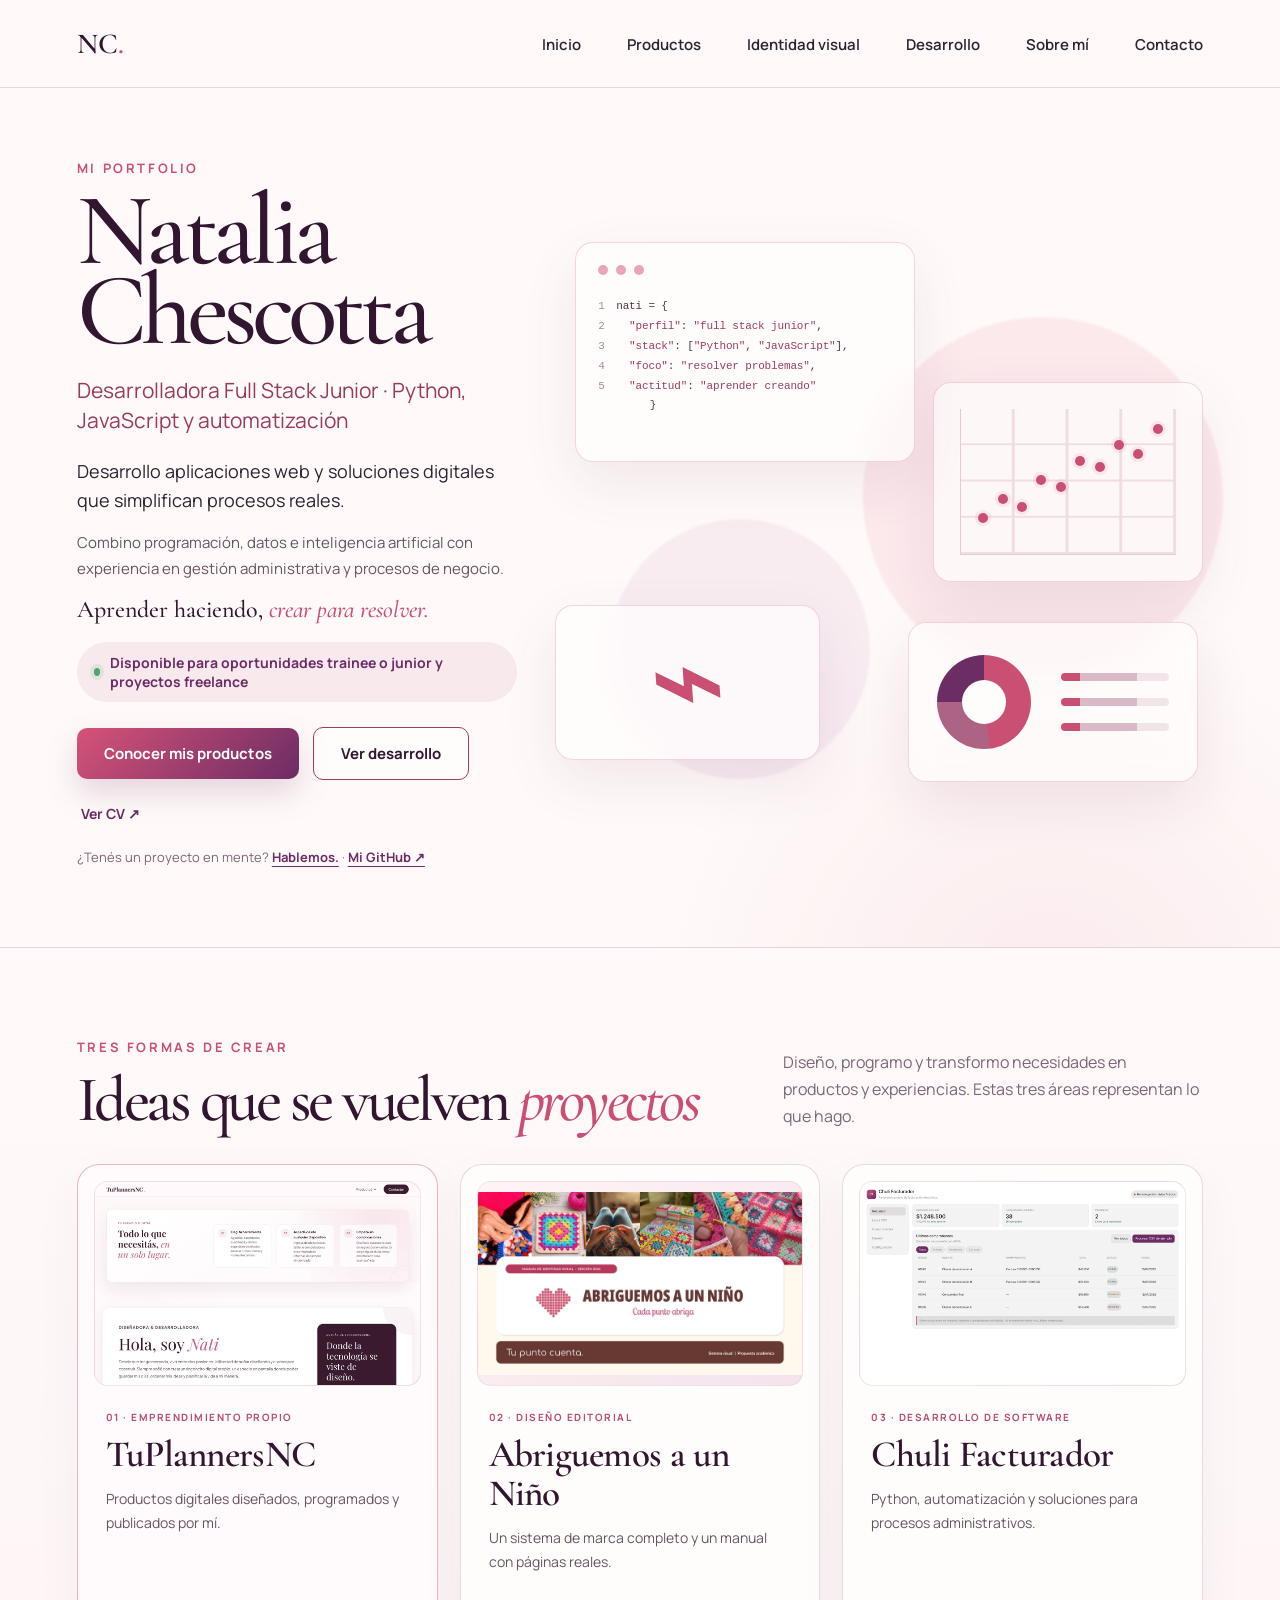
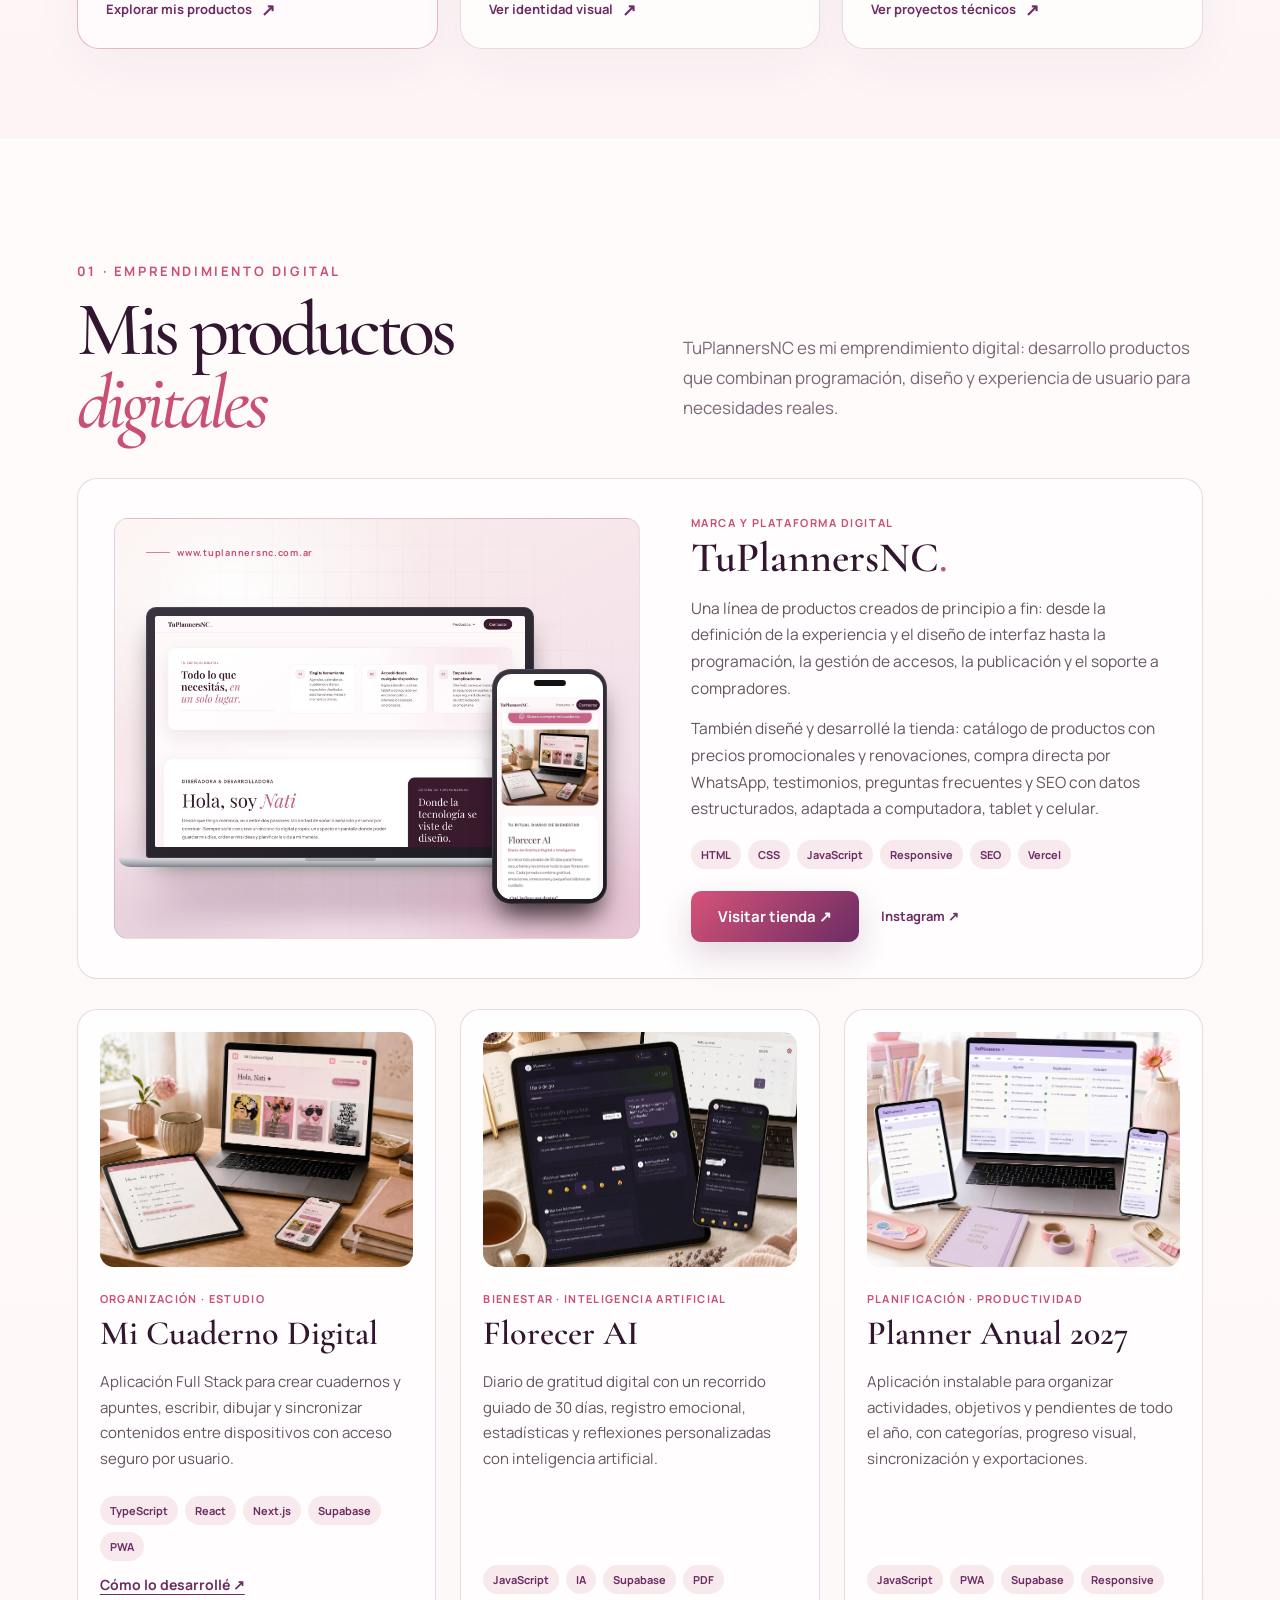
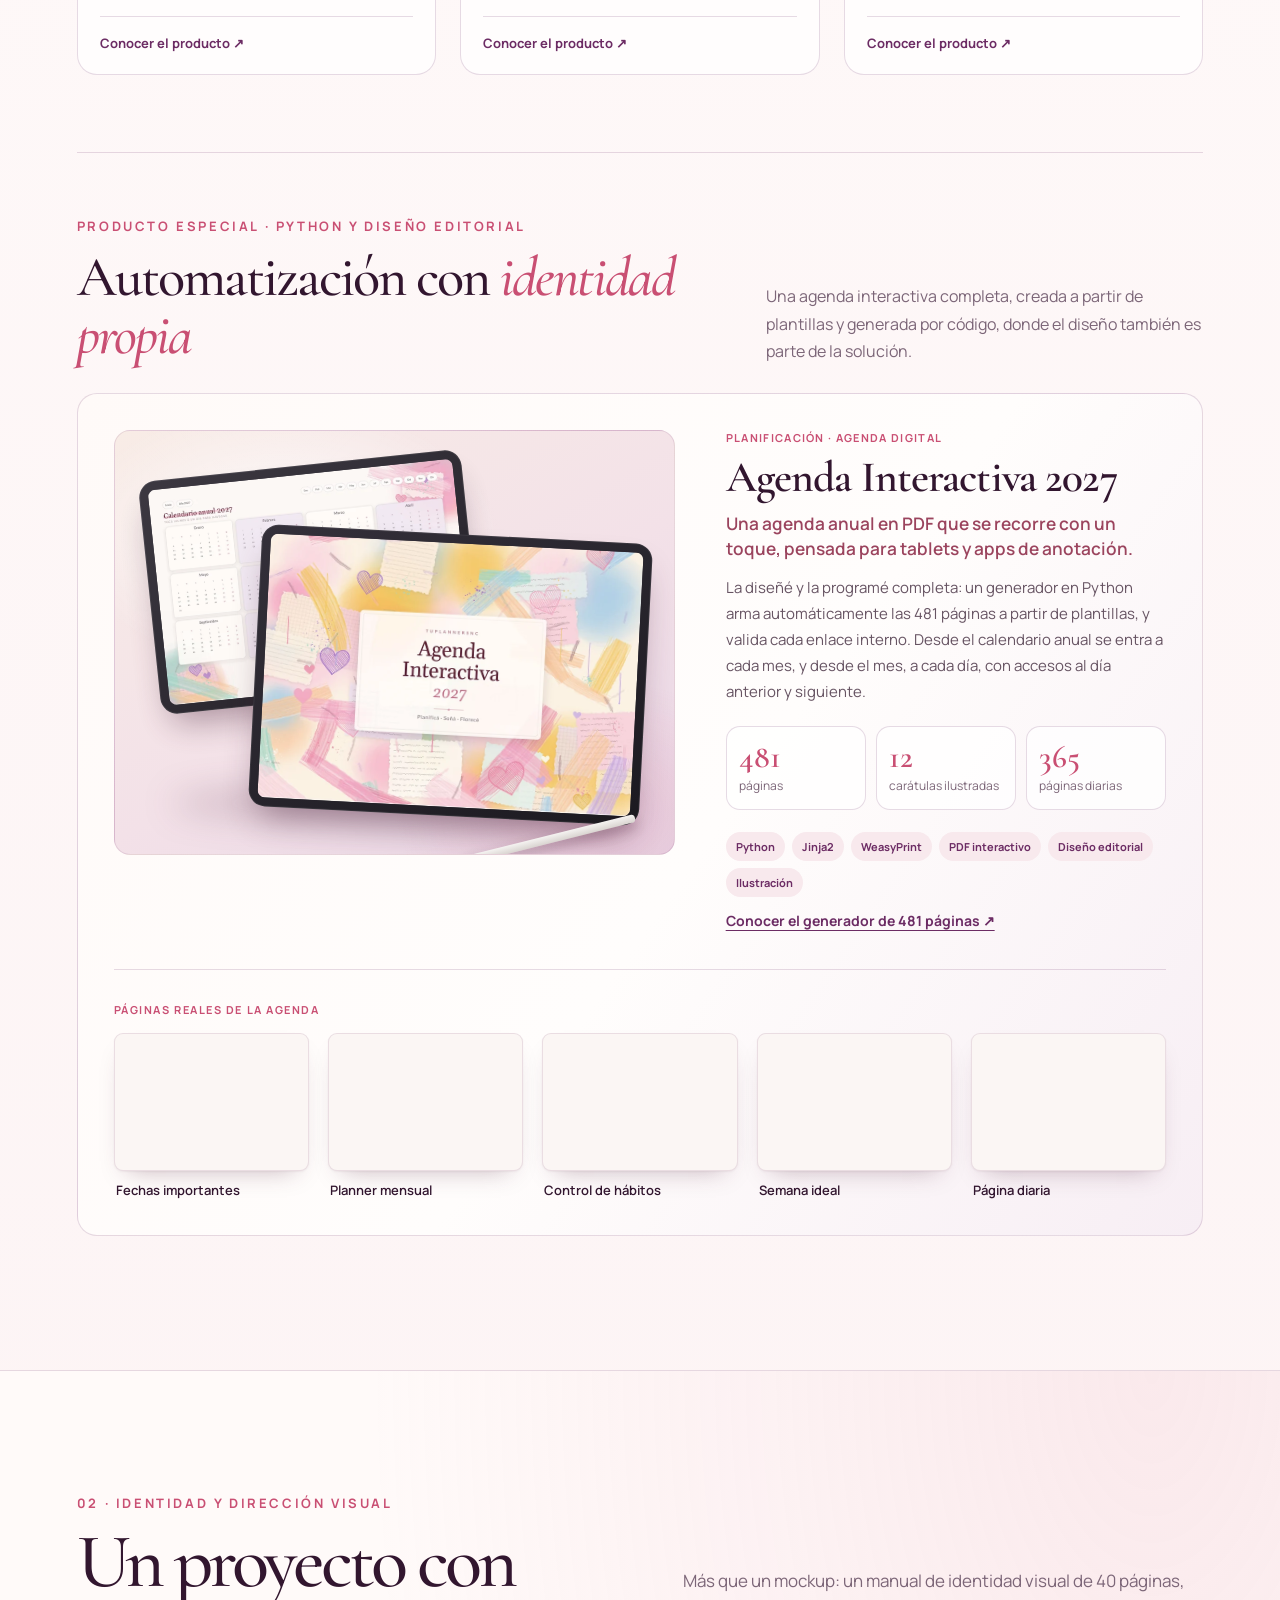
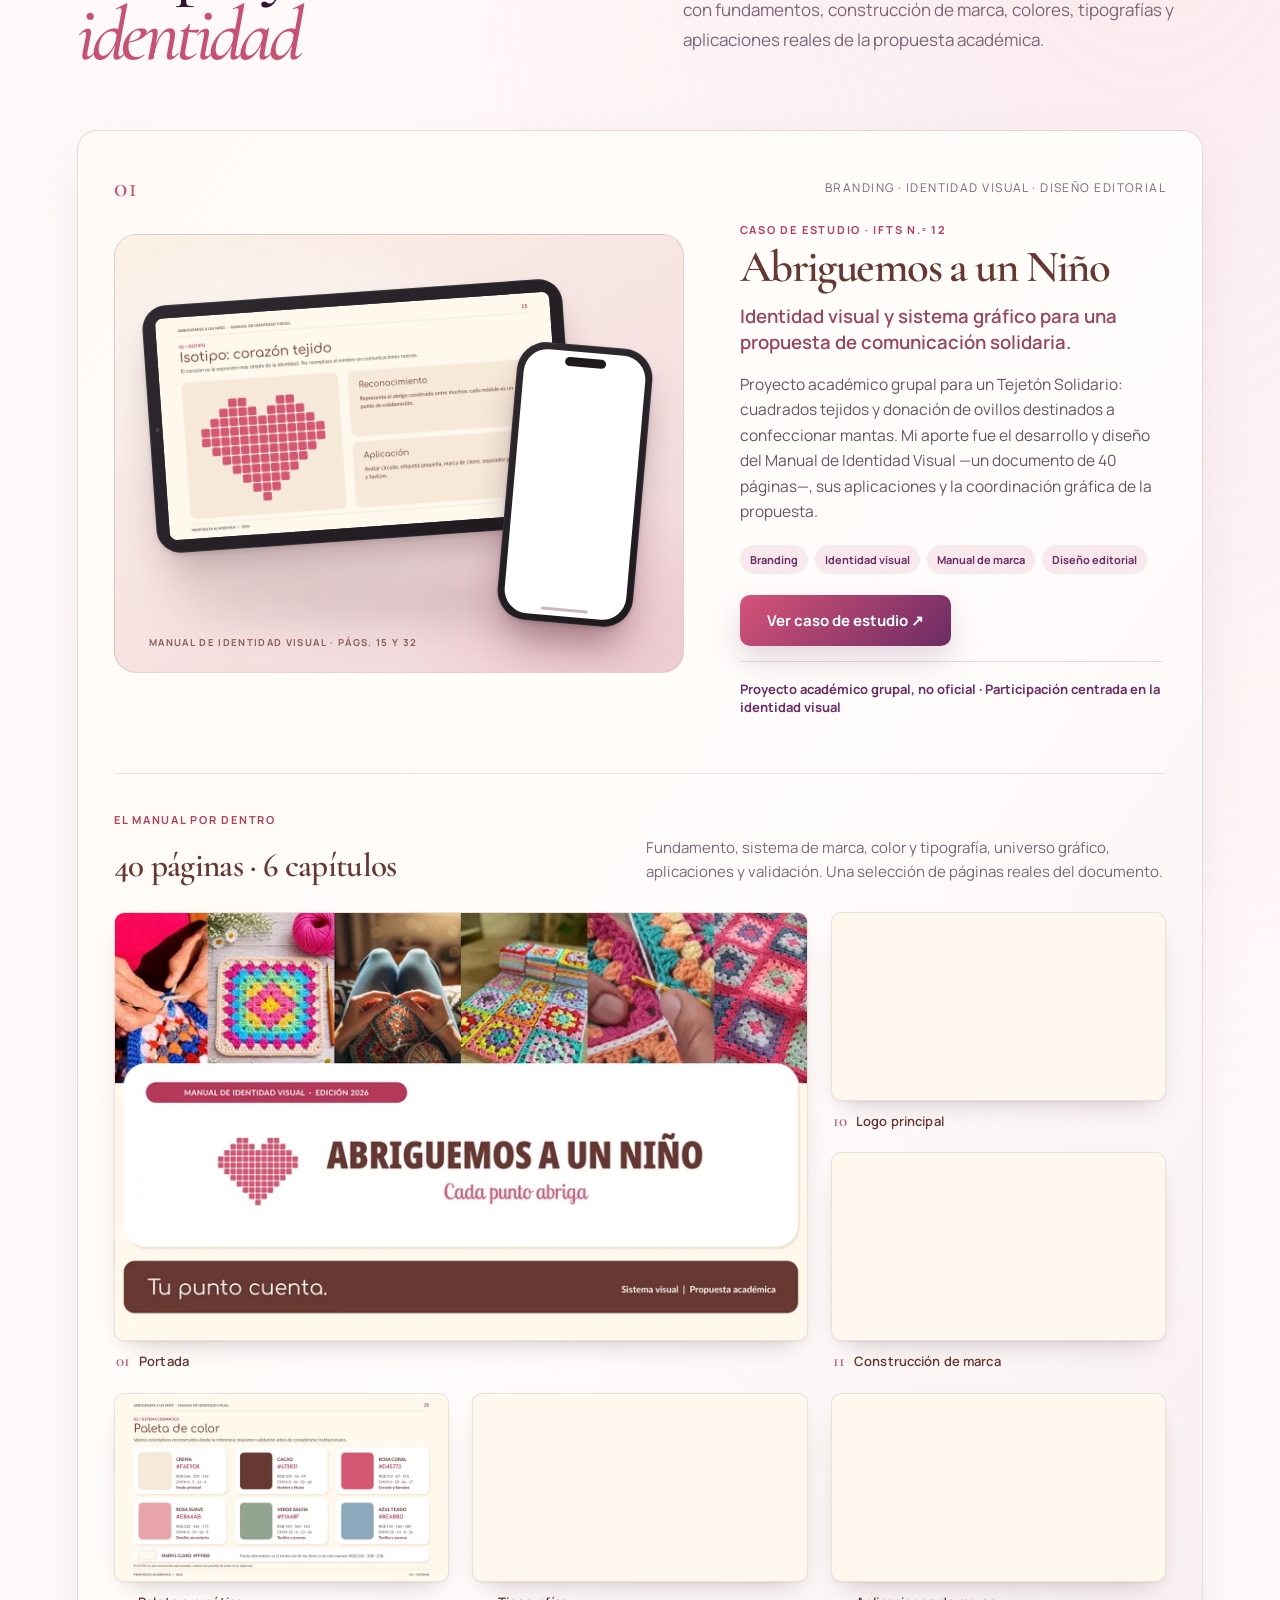
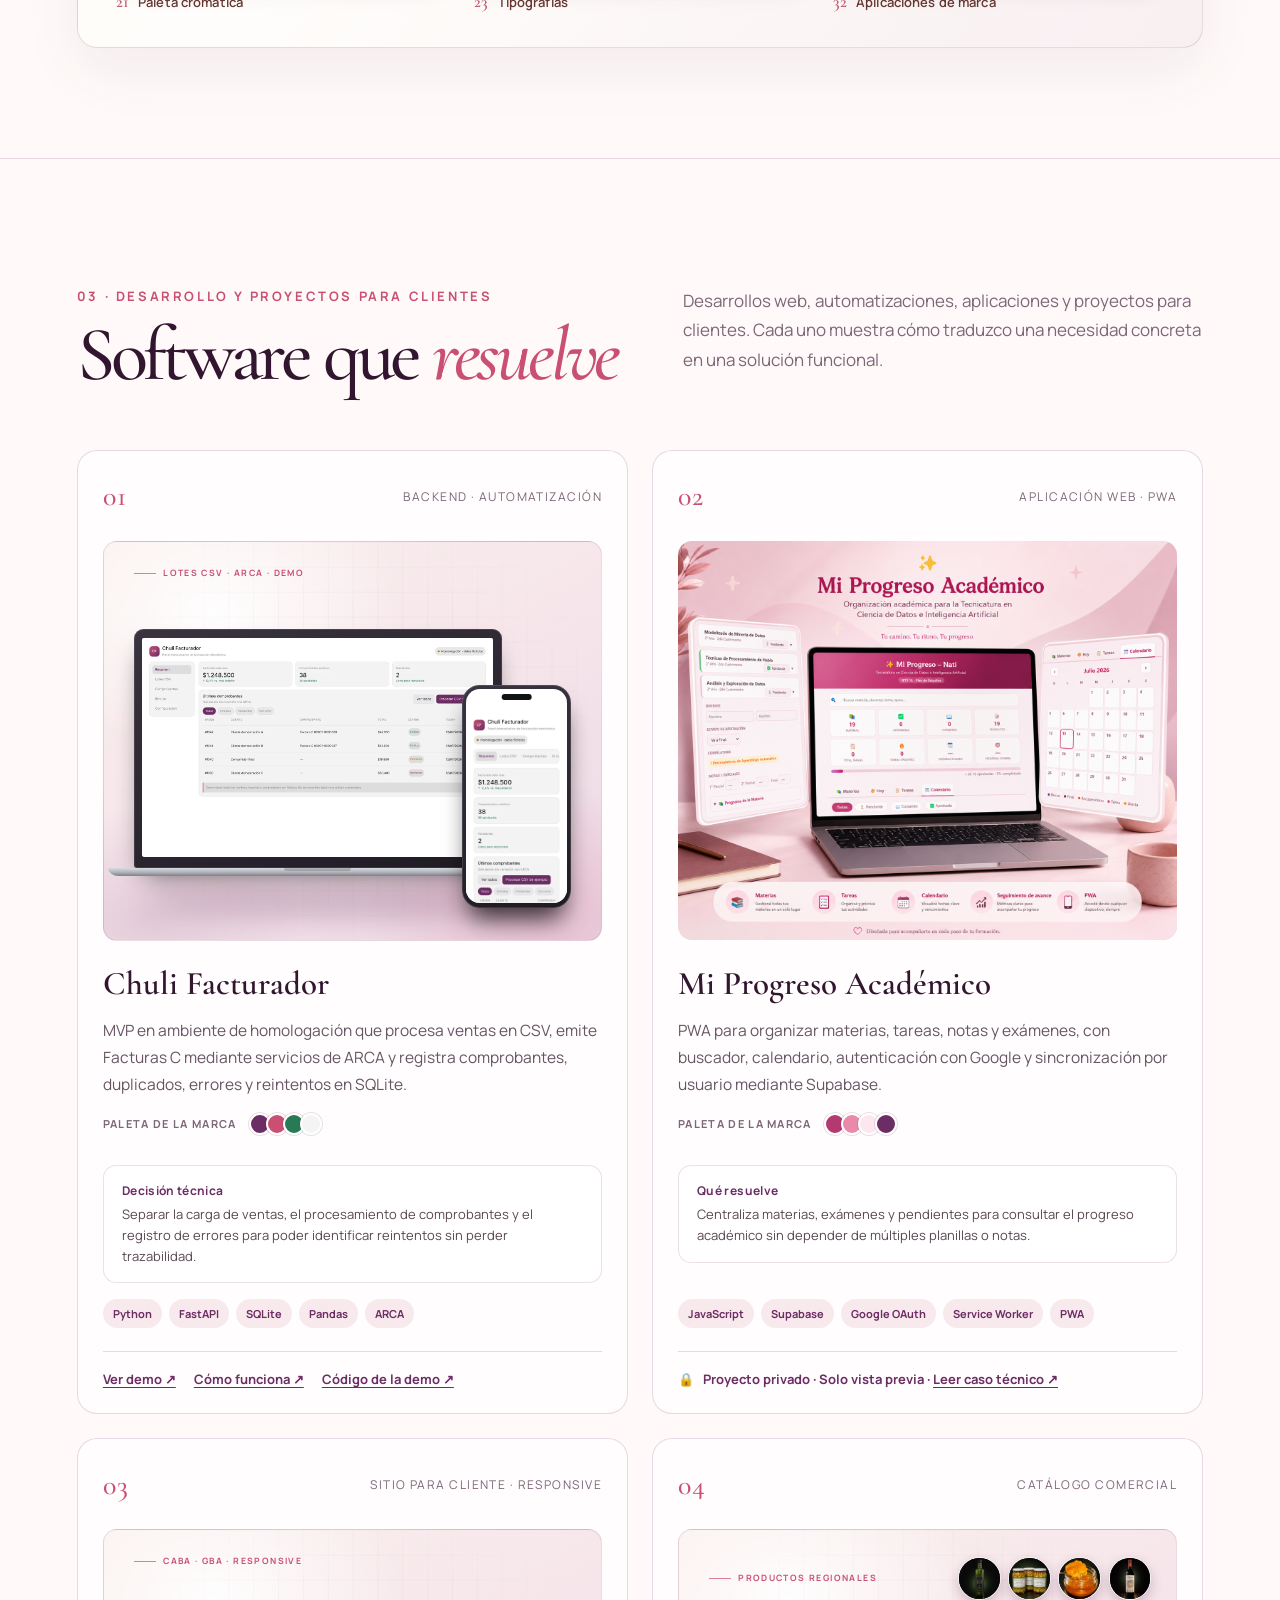
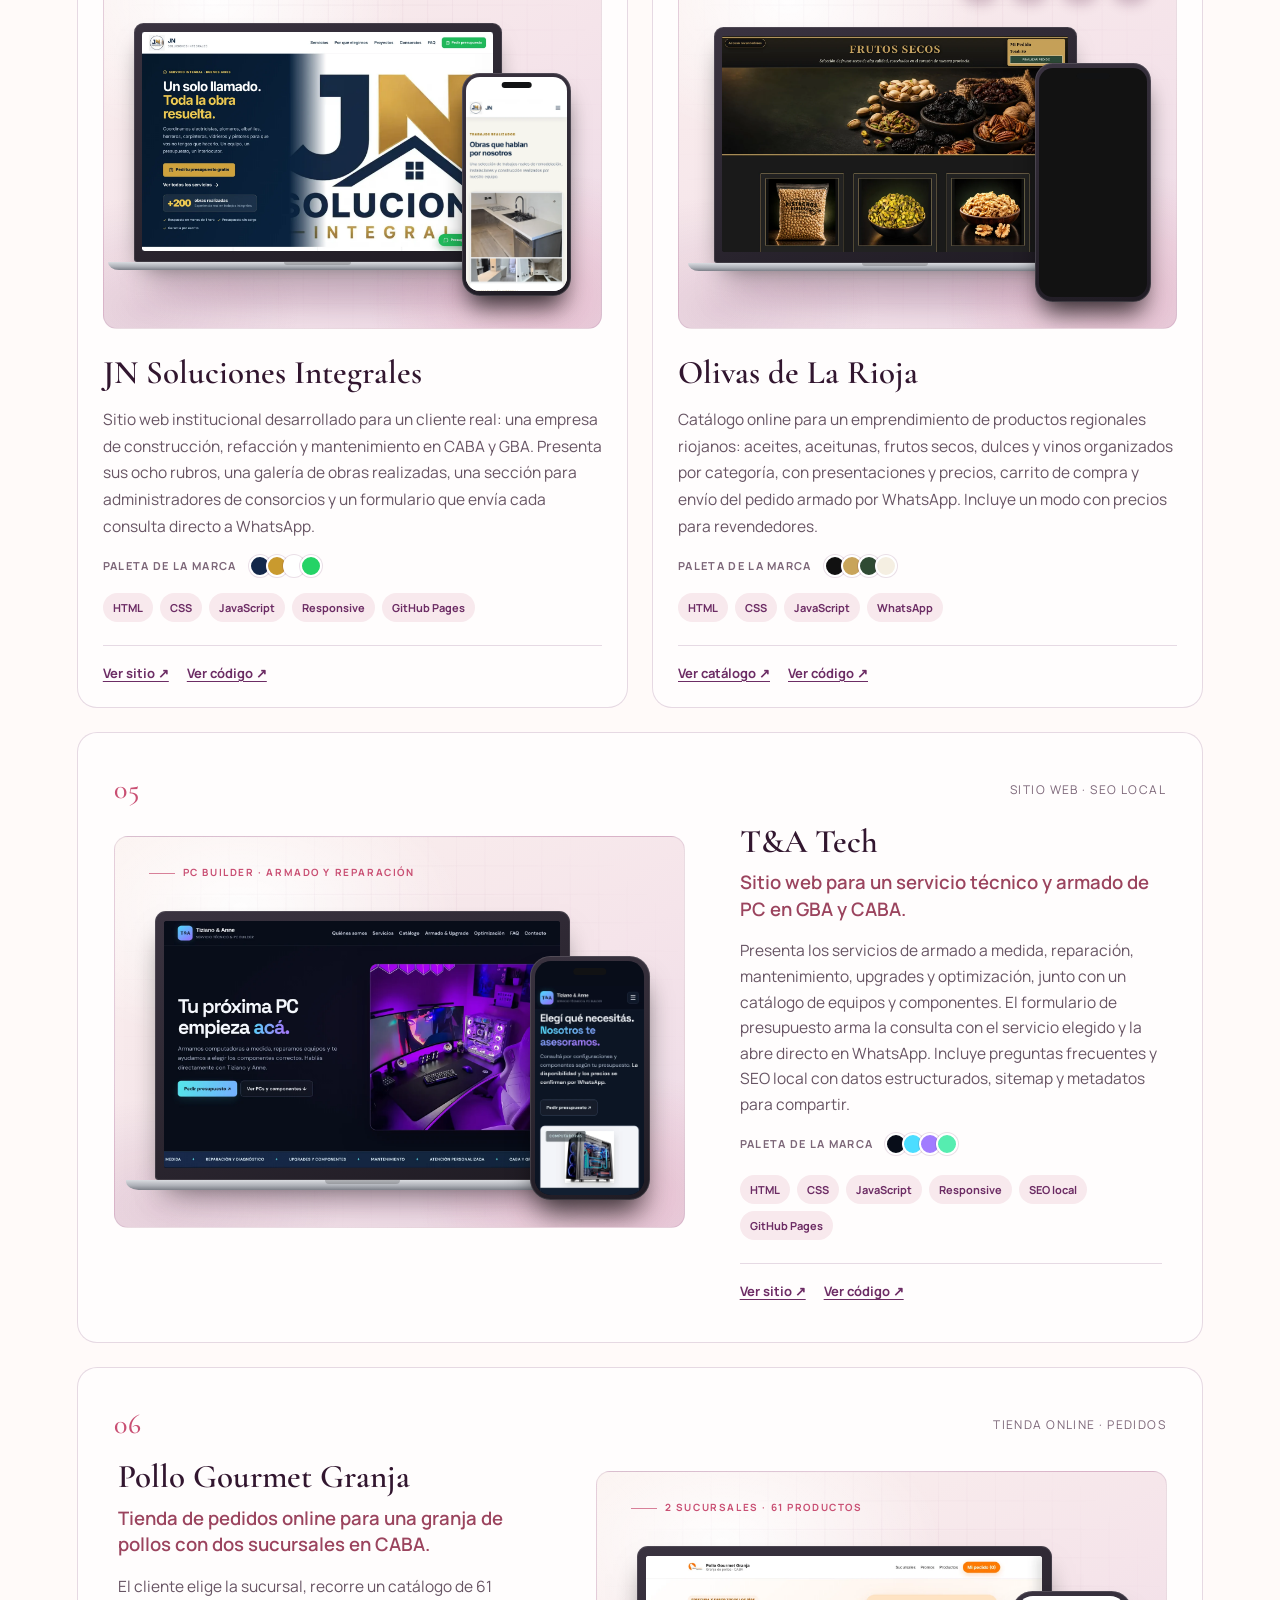
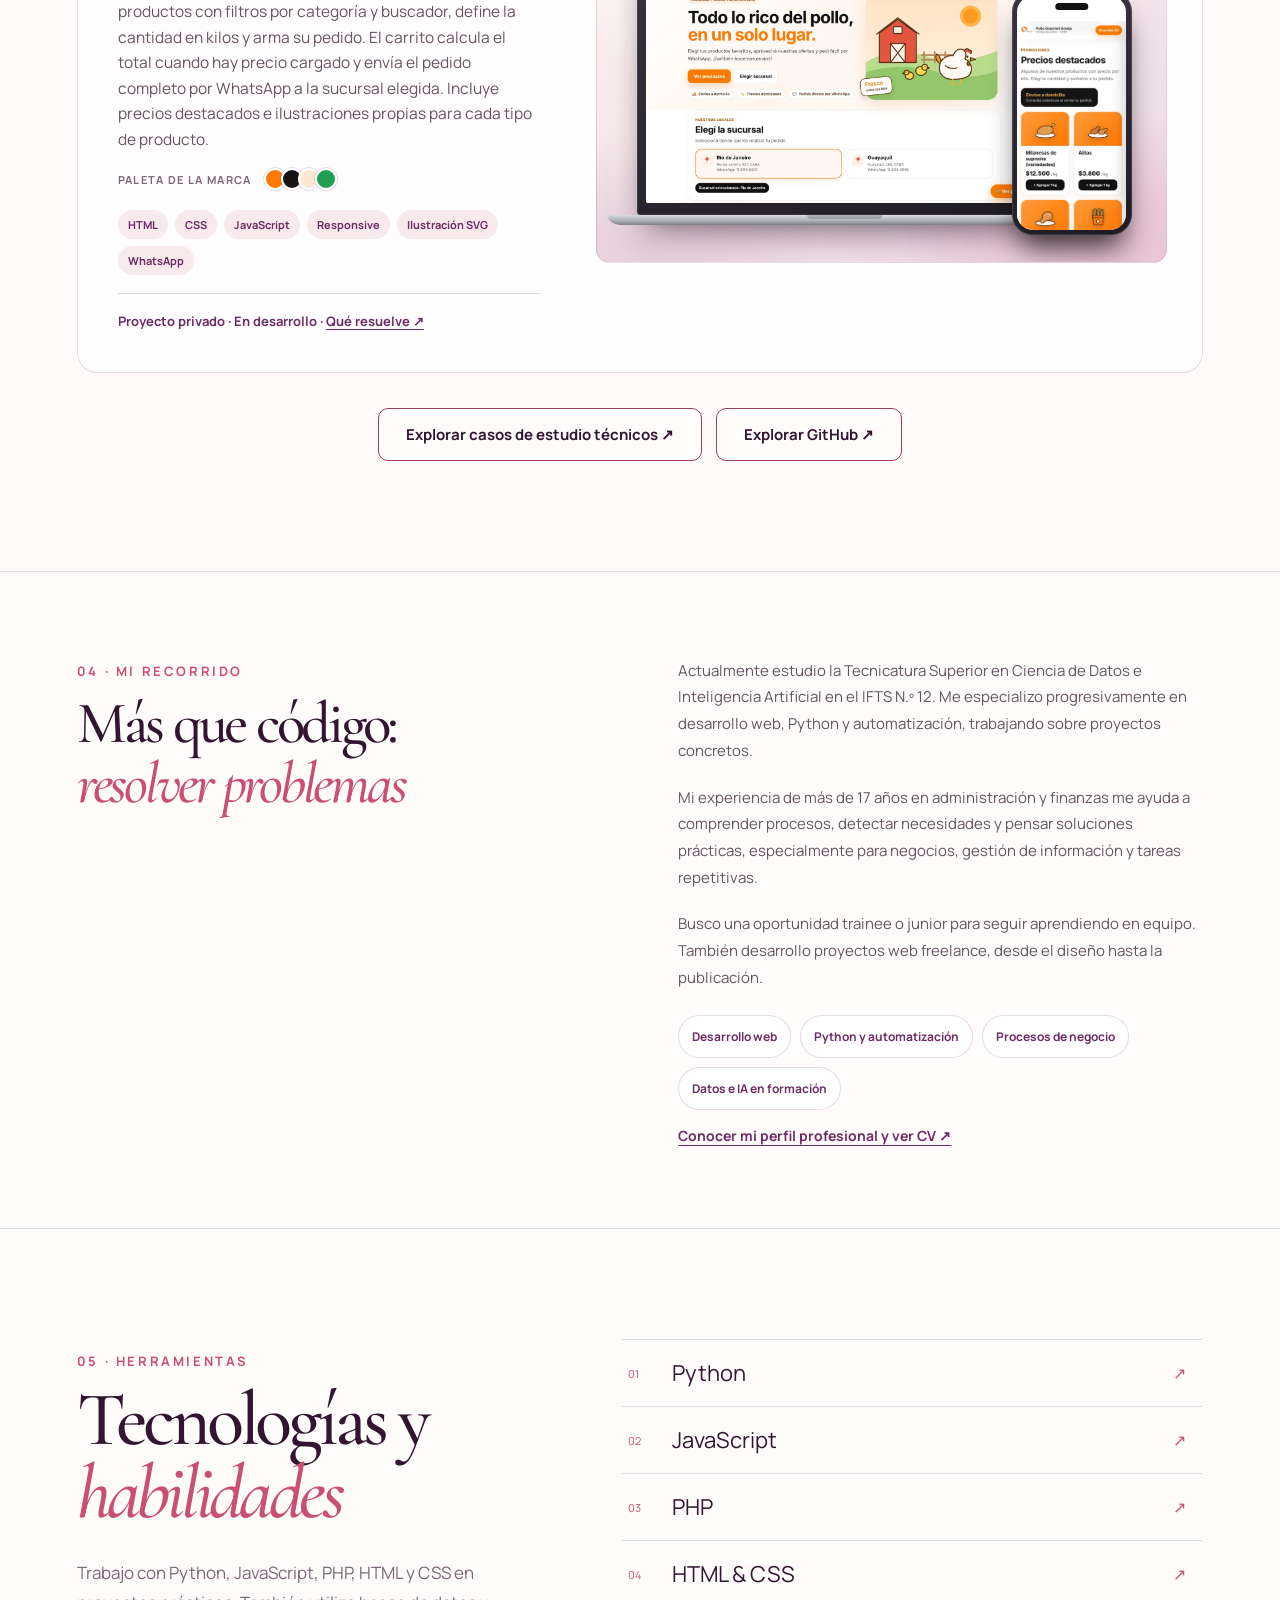
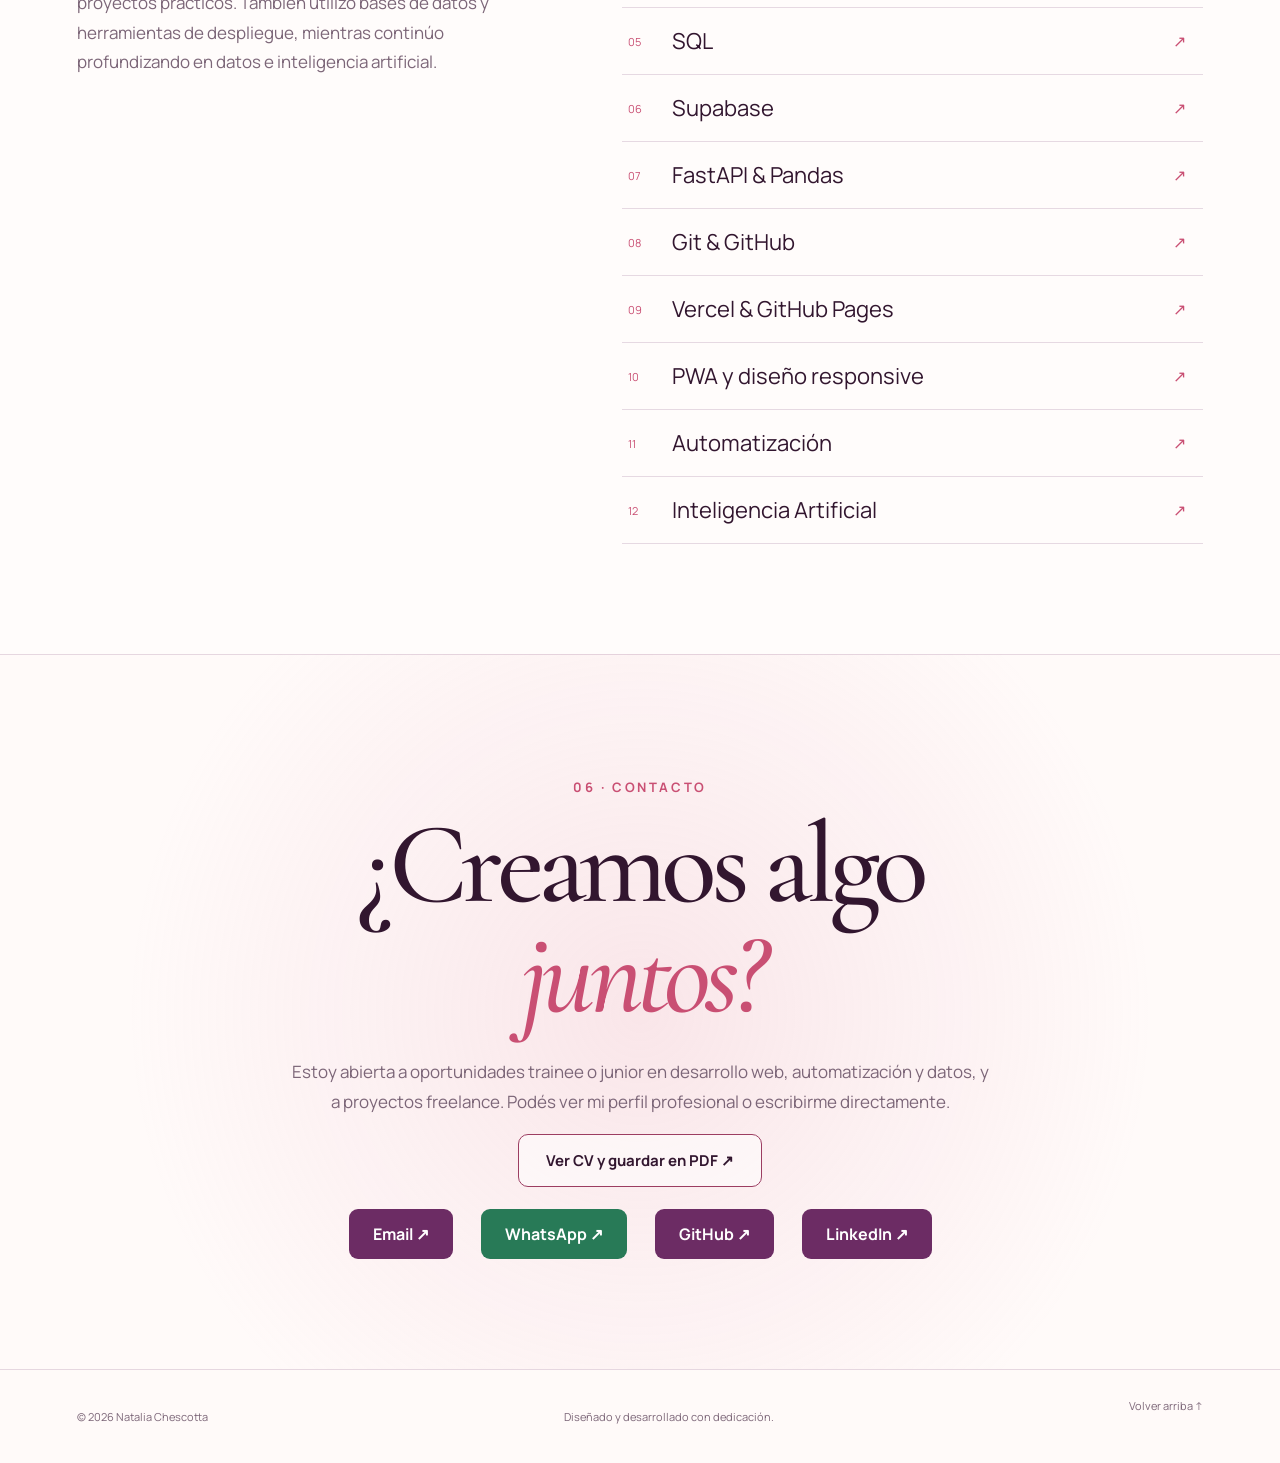
==== commit b20ac0dd: "fix: align JN and Olivas side by side and place wide cases at end" ====
--- a/index.html
+++ b/index.html
@@ -432,29 +432,8 @@
           <div class="tags"><span>HTML</span><span>CSS</span><span>JavaScript</span><span>Responsive</span><span>GitHub Pages</span></div>
           <div class="project-links"><a href="https://laschescottas-cyber.github.io/jn-soluciones-integrales/" target="_blank" rel="noopener noreferrer">Ver sitio ↗</a><a href="https://github.com/laschescottas-cyber/jn-soluciones-integrales" target="_blank" rel="noopener noreferrer">Ver código ↗</a></div>
         </article>
-        <article class="project-card wide-case tatech-case">
-          <div class="project-top"><span>04</span><p>Sitio web · SEO local</p></div>
-          <a class="project-visual dv-stage tatech-devices" href="https://laschescottas-cyber.github.io/ta-tech/" target="_blank" rel="noopener noreferrer" aria-label="Abrir el sitio de T&amp;A Tech">
-            <div class="dv-head" aria-hidden="true"><p class="dv-label">PC Builder · Armado y reparación</p></div>
-            <div class="dv-laptop" aria-hidden="true">
-              <div class="dv-laptop-lid"><div class="dv-laptop-screen"><img src="assets/projects/tatech-sitio-escritorio.webp" alt="" width="1280" height="800" loading="lazy" decoding="async"></div></div>
-              <div class="dv-laptop-base"></div>
-            </div>
-            <div class="dv-phone" aria-hidden="true">
-              <div class="dv-phone-screen"><img src="assets/projects/tatech-sitio-celular.webp" alt="" width="540" height="1169" loading="lazy" decoding="async"></div>
-            </div>
-          </a>
-          <div class="wide-case-copy">
-            <h3>T&amp;A Tech</h3>
-            <p class="wide-case-subtitle">Sitio web para un servicio técnico y armado de PC en GBA y CABA.</p>
-            <p class="project-description">Presenta los servicios de armado a medida, reparación, mantenimiento, upgrades y optimización, junto con un catálogo de equipos y componentes. El formulario de presupuesto arma la consulta con el servicio elegido y la abre directo en WhatsApp. Incluye preguntas frecuentes y SEO local con datos estructurados, sitemap y metadatos para compartir.</p>
-          <div class="brand-palette" aria-label="Paleta de la marca"><span>Paleta de la marca</span><div><i style="--c:#080d19" title="#080d19"></i><i style="--c:#4cddff" title="#4cddff"></i><i style="--c:#a17cff" title="#a17cff"></i><i style="--c:#56edb0" title="#56edb0"></i></div></div>
-            <div class="tags"><span>HTML</span><span>CSS</span><span>JavaScript</span><span>Responsive</span><span>SEO local</span><span>GitHub Pages</span></div>
-            <div class="project-links"><a href="https://laschescottas-cyber.github.io/ta-tech/" target="_blank" rel="noopener noreferrer">Ver sitio ↗</a><a href="https://github.com/laschescottas-cyber/ta-tech" target="_blank" rel="noopener noreferrer">Ver código ↗</a></div>
-          </div>
-        </article>
         <article class="project-card plum">
-          <div class="project-top"><span>05</span><p>Catálogo comercial</p></div>
+          <div class="project-top"><span>04</span><p>Catálogo comercial</p></div>
           <a class="project-visual dv-stage olivas-devices" href="https://laschescottas-cyber.github.io/olivas-de-la-rioja/" target="_blank" rel="noopener noreferrer" aria-label="Abrir el catálogo Olivas de La Rioja">
             <div class="dv-head" aria-hidden="true">
               <p class="dv-label">Productos regionales</p>
@@ -478,6 +457,27 @@
           <div class="brand-palette" aria-label="Paleta de la marca"><span>Paleta de la marca</span><div><i style="--c:#111111" title="#111111"></i><i style="--c:#c8a45a" title="#c8a45a"></i><i style="--c:#2f4a33" title="#2f4a33"></i><i style="--c:#f5efe2" title="#f5efe2"></i></div></div>
           <div class="tags"><span>HTML</span><span>CSS</span><span>JavaScript</span><span>WhatsApp</span></div>
        <div class="project-links"><a href="https://laschescottas-cyber.github.io/olivas-de-la-rioja/" target="_blank" rel="noopener noreferrer">Ver catálogo ↗</a><a href="https://github.com/laschescottas-cyber/olivas-de-la-rioja" target="_blank" rel="noopener noreferrer">Ver código ↗</a></div>
+        </article>
+        <article class="project-card wide-case tatech-case">
+          <div class="project-top"><span>05</span><p>Sitio web · SEO local</p></div>
+          <a class="project-visual dv-stage tatech-devices" href="https://laschescottas-cyber.github.io/ta-tech/" target="_blank" rel="noopener noreferrer" aria-label="Abrir el sitio de T&amp;A Tech">
+            <div class="dv-head" aria-hidden="true"><p class="dv-label">PC Builder · Armado y reparación</p></div>
+            <div class="dv-laptop" aria-hidden="true">
+              <div class="dv-laptop-lid"><div class="dv-laptop-screen"><img src="assets/projects/tatech-sitio-escritorio.webp" alt="" width="1280" height="800" loading="lazy" decoding="async"></div></div>
+              <div class="dv-laptop-base"></div>
+            </div>
+            <div class="dv-phone" aria-hidden="true">
+              <div class="dv-phone-screen"><img src="assets/projects/tatech-sitio-celular.webp" alt="" width="540" height="1169" loading="lazy" decoding="async"></div>
+            </div>
+          </a>
+          <div class="wide-case-copy">
+            <h3>T&amp;A Tech</h3>
+            <p class="wide-case-subtitle">Sitio web para un servicio técnico y armado de PC en GBA y CABA.</p>
+            <p class="project-description">Presenta los servicios de armado a medida, reparación, mantenimiento, upgrades y optimización, junto con un catálogo de equipos y componentes. El formulario de presupuesto arma la consulta con el servicio elegido y la abre directo en WhatsApp. Incluye preguntas frecuentes y SEO local con datos estructurados, sitemap y metadatos para compartir.</p>
+          <div class="brand-palette" aria-label="Paleta de la marca"><span>Paleta de la marca</span><div><i style="--c:#080d19" title="#080d19"></i><i style="--c:#4cddff" title="#4cddff"></i><i style="--c:#a17cff" title="#a17cff"></i><i style="--c:#56edb0" title="#56edb0"></i></div></div>
+            <div class="tags"><span>HTML</span><span>CSS</span><span>JavaScript</span><span>Responsive</span><span>SEO local</span><span>GitHub Pages</span></div>
+            <div class="project-links"><a href="https://laschescottas-cyber.github.io/ta-tech/" target="_blank" rel="noopener noreferrer">Ver sitio ↗</a><a href="https://github.com/laschescottas-cyber/ta-tech" target="_blank" rel="noopener noreferrer">Ver código ↗</a></div>
+          </div>
         </article>
         <article class="project-card wide-case wide-reverse pollo-case">
           <div class="project-top"><span>06</span><p>Tienda online · Pedidos</p></div>
--- a/styles.css
+++ b/styles.css
@@ -1567,3 +1567,173 @@
 @media (prefers-reduced-motion: reduce) {
   *, *::before, *::after { scroll-behavior: auto !important; animation-duration: .01ms !important; transition-duration: .01ms !important; }
 }
+
+
+/* ===========================================================
+   Jerarquía editorial: selección de trabajos y proyectos propios
+   =========================================================== */
+.selection {
+  border-top: 1px solid var(--line);
+  padding-top: clamp(62px,6vw,92px);
+  padding-bottom: clamp(70px,7vw,105px);
+  background: linear-gradient(180deg,#fffaf9 0%,#fdf4f6 100%);
+}
+.selection-heading,
+.brand-section-heading {
+  max-width: 1370px;
+  margin-inline: auto;
+}
+.selection-heading {
+  display: flex;
+  justify-content: space-between;
+  align-items: end;
+  gap: clamp(25px,5vw,75px);
+  margin-bottom: 34px;
+}
+.selection-heading h2 { max-width: 700px; font-size: clamp(49px,5vw,72px); }
+.selection-heading > p {
+  margin: 0;
+  max-width: 420px;
+  color: var(--muted);
+  font-size: 16px;
+  line-height: 1.7;
+}
+.selection-grid {
+  display: grid;
+  grid-template-columns: repeat(3,minmax(0,1fr));
+  gap: clamp(14px,1.7vw,25px);
+  max-width: 1370px;
+  margin: 0 auto;
+}
+.selection-card {
+  min-width: 0;
+  display: flex;
+  flex-direction: column;
+  overflow: hidden;
+  border: 1px solid rgba(108,44,100,.17);
+  border-radius: 22px;
+  background: #fffdfc;
+  box-shadow: 0 16px 50px rgba(90,35,77,.045);
+  transition: transform .25s ease, box-shadow .25s ease, border-color .25s ease;
+}
+.selection-card-product { border-color: rgba(201,79,115,.4); background: #fffafb; }
+.selection-image {
+  height: auto;
+  aspect-ratio: 16/10;
+  margin: 16px 16px 0;
+  overflow: hidden;
+  display: grid;
+  place-items: center;
+  border-radius: 14px;
+  background: linear-gradient(145deg,#fff4f6,#f4e3eb);
+  border: 1px solid rgba(108,44,100,.07);
+}
+.selection-image img {
+  display: block;
+  width: 100%;
+  height: 100%;
+  object-fit: contain;
+  transition: transform .32s ease;
+}
+.selection-copy {
+  padding: 24px clamp(20px,2.2vw,33px) 26px;
+  display: flex;
+  flex: 1;
+  flex-direction: column;
+  align-items: flex-start;
+}
+.selection-label {
+  color: #b84b72;
+  text-transform: uppercase;
+  font-size: 10px;
+  letter-spacing: .15em;
+  font-weight: 700;
+}
+.selection-copy h3 {
+  margin: 12px 0 12px;
+  font: 600 clamp(31px,2.9vw,42px)/1.05 "Cormorant Garamond",serif;
+  letter-spacing: -.02em;
+  color: var(--ink);
+}
+.selection-copy p {
+  margin: 0 0 22px;
+  color: #675463;
+  font-size: 14px;
+  line-height: 1.75;
+}
+.selection-link {
+  margin-top: auto;
+  display: inline-flex;
+  align-items: center;
+  gap: 9px;
+  color: var(--plum);
+  font-size: 13px;
+  line-height: 1.5;
+  font-weight: 700;
+}
+.selection-link [aria-hidden] { font-size: 17px; }
+@media (hover:hover) {
+  .selection-card:hover { transform: translateY(-5px); box-shadow: 0 26px 52px rgba(90,35,77,.12); border-color: var(--rose); }
+  .selection-card:hover .selection-image img { transform: scale(1.025); }
+}
+.selection-card:focus-visible { outline-offset: 5px; }
+.own-products { border-top: 0; }
+.product-subheading {
+  display: grid;
+  grid-template-columns: minmax(0,1fr) minmax(0,.7fr);
+  gap: clamp(25px,5vw,80px);
+  align-items: end;
+  margin: clamp(45px,6vw,80px) 0 28px;
+  padding-top: clamp(30px,4vw,55px);
+  border-top: 1px solid var(--line);
+}
+.product-subheading h3 {
+  margin: 9px 0 0;
+  color: var(--ink);
+  font: 500 clamp(38px,4.4vw,61px)/1.04 "Cormorant Garamond",serif;
+  letter-spacing: -.035em;
+}
+.product-subheading h3 em { color: var(--rose); font-weight: 500; }
+.product-subheading > p { margin: 0; color: var(--muted); font-size: 16px; line-height: 1.7; }
+.brand-case-section {
+  border-top: 1px solid var(--line);
+  background:
+    radial-gradient(ellipse at 90% 0,rgba(232,166,184,.2),transparent 48%),
+    #fffaf9;
+}
+.brand-feature-grid {
+  display: grid;
+  grid-template-columns: minmax(0,1fr);
+  max-width: 1370px;
+  margin-inline: auto;
+}
+.brand-case-section .abriguemos-case-study {
+  width: 100%;
+  min-width: 0;
+  margin: 0;
+  box-shadow: 0 22px 60px rgba(90,35,77,.065);
+}
+@media (max-width: 1070px) {
+  .selection-grid { grid-template-columns: repeat(2,minmax(0,1fr)); }
+  .selection-card-product { grid-column: 1 / -1; display: grid; grid-template-columns: minmax(0,1.04fr) minmax(0,.96fr); align-items: center; }
+  .selection-card-product .selection-image { margin: 16px; }
+}
+@media (max-width: 900px) {
+  .selection-heading { display: block; }
+  .selection-heading > p { margin-top: 18px; max-width: 690px; }
+  .product-subheading { grid-template-columns: 1fr; gap: 12px; }
+}
+@media (max-width: 680px) {
+  .selection { padding-top: 58px; padding-bottom: 68px; }
+  .selection-grid { grid-template-columns: 1fr; gap: 16px; }
+  .selection-card-product { display: flex; grid-column: auto; }
+  .selection-card-product .selection-image { margin: 14px 14px 0; }
+  .selection-image { margin: 14px 14px 0; }
+  .selection-copy { padding: 20px 20px 23px; }
+  .selection-copy h3 { font-size: 37px; }
+  .selection-heading h2 { font-size: clamp(45px,12vw,60px); }
+  .brand-case-section .abriguemos-case-study { box-shadow: 0 15px 38px rgba(90,35,77,.06); }
+}
+@media (prefers-reduced-motion: reduce) {
+  .selection-card, .selection-image img { transition: none; }
+}
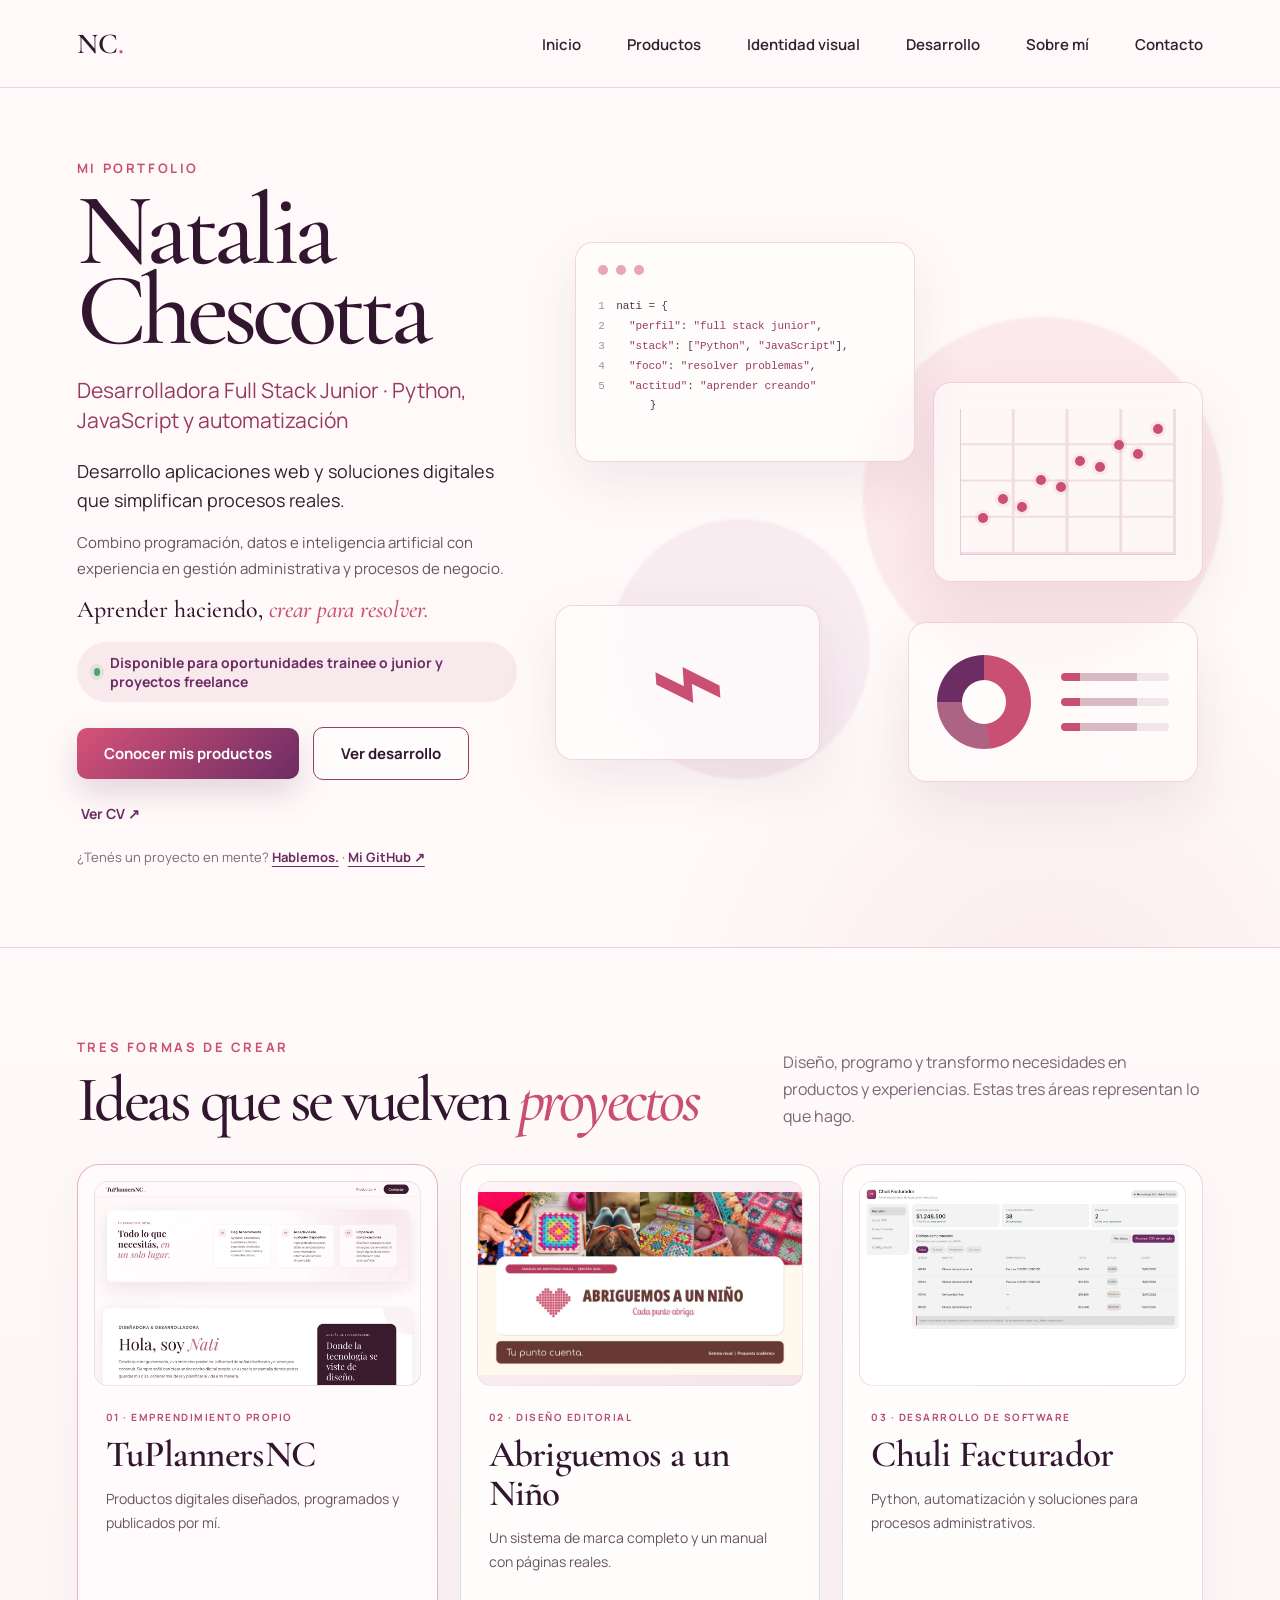
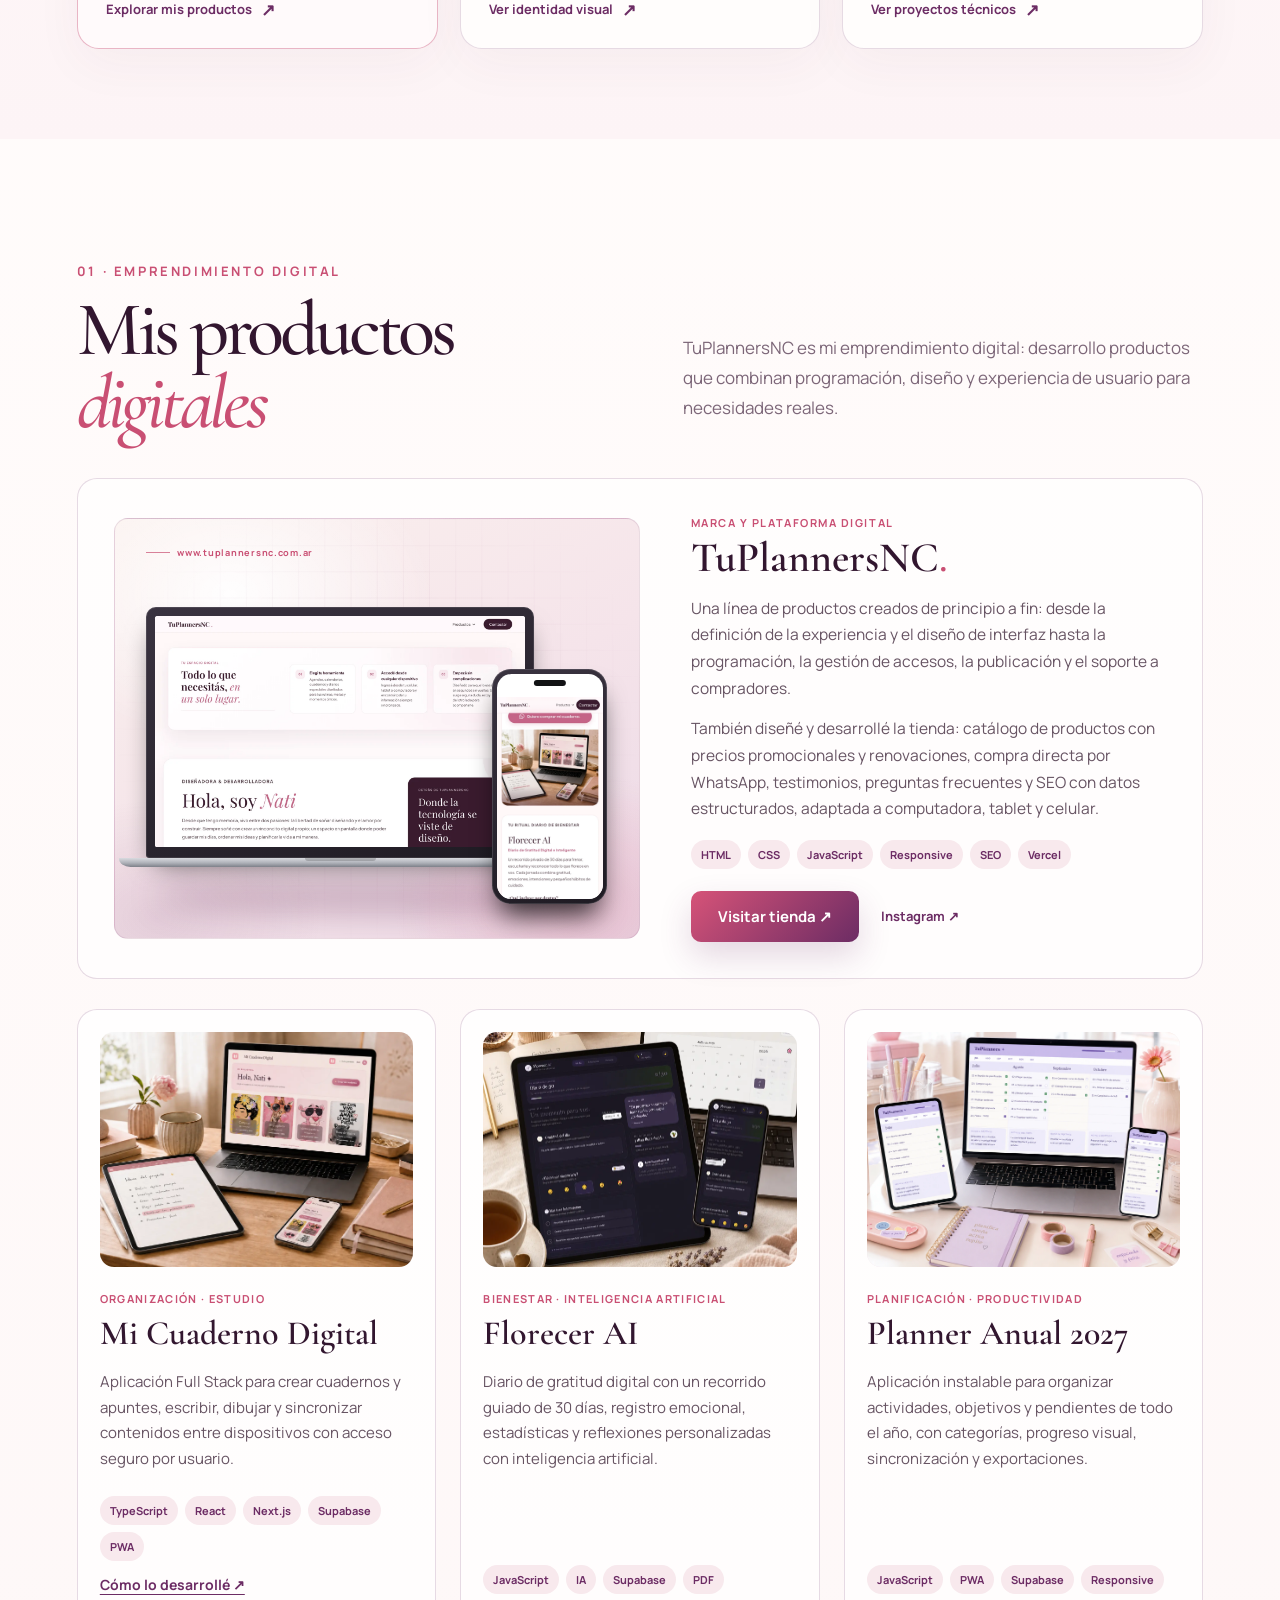
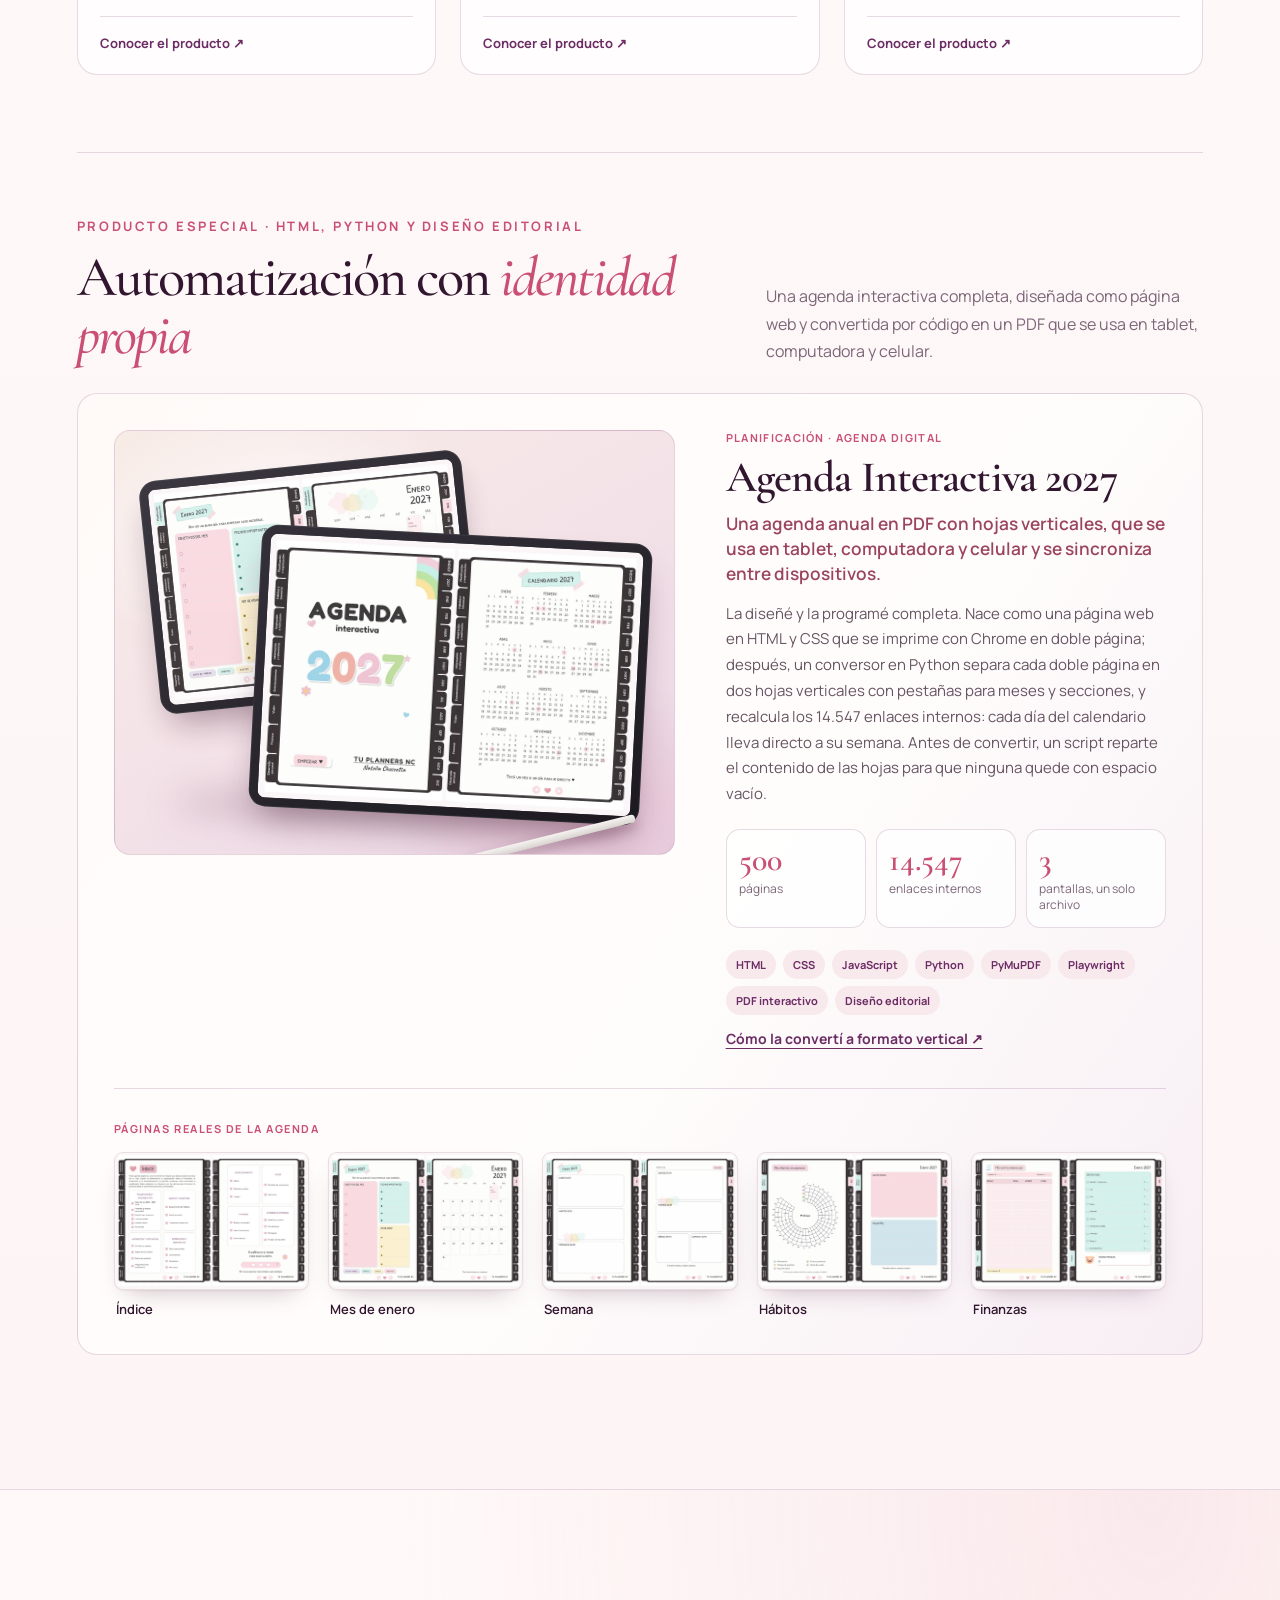
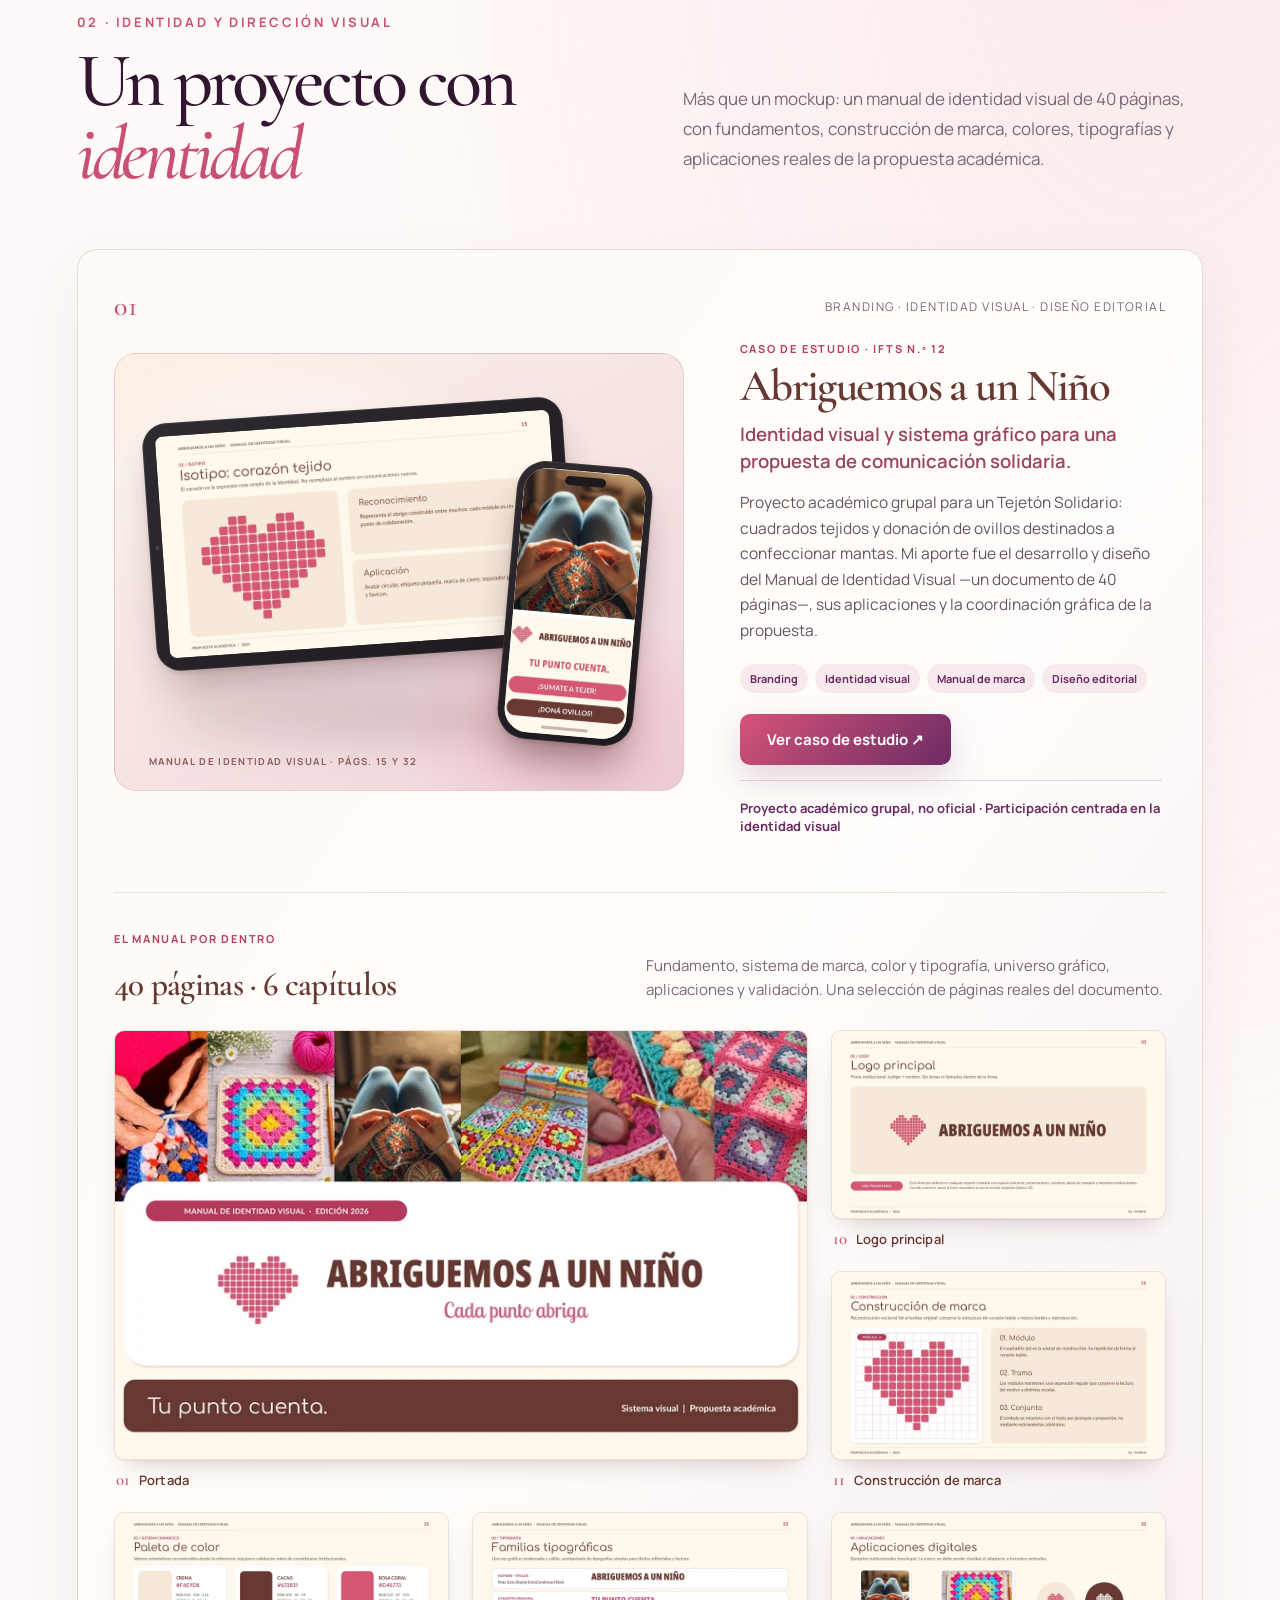
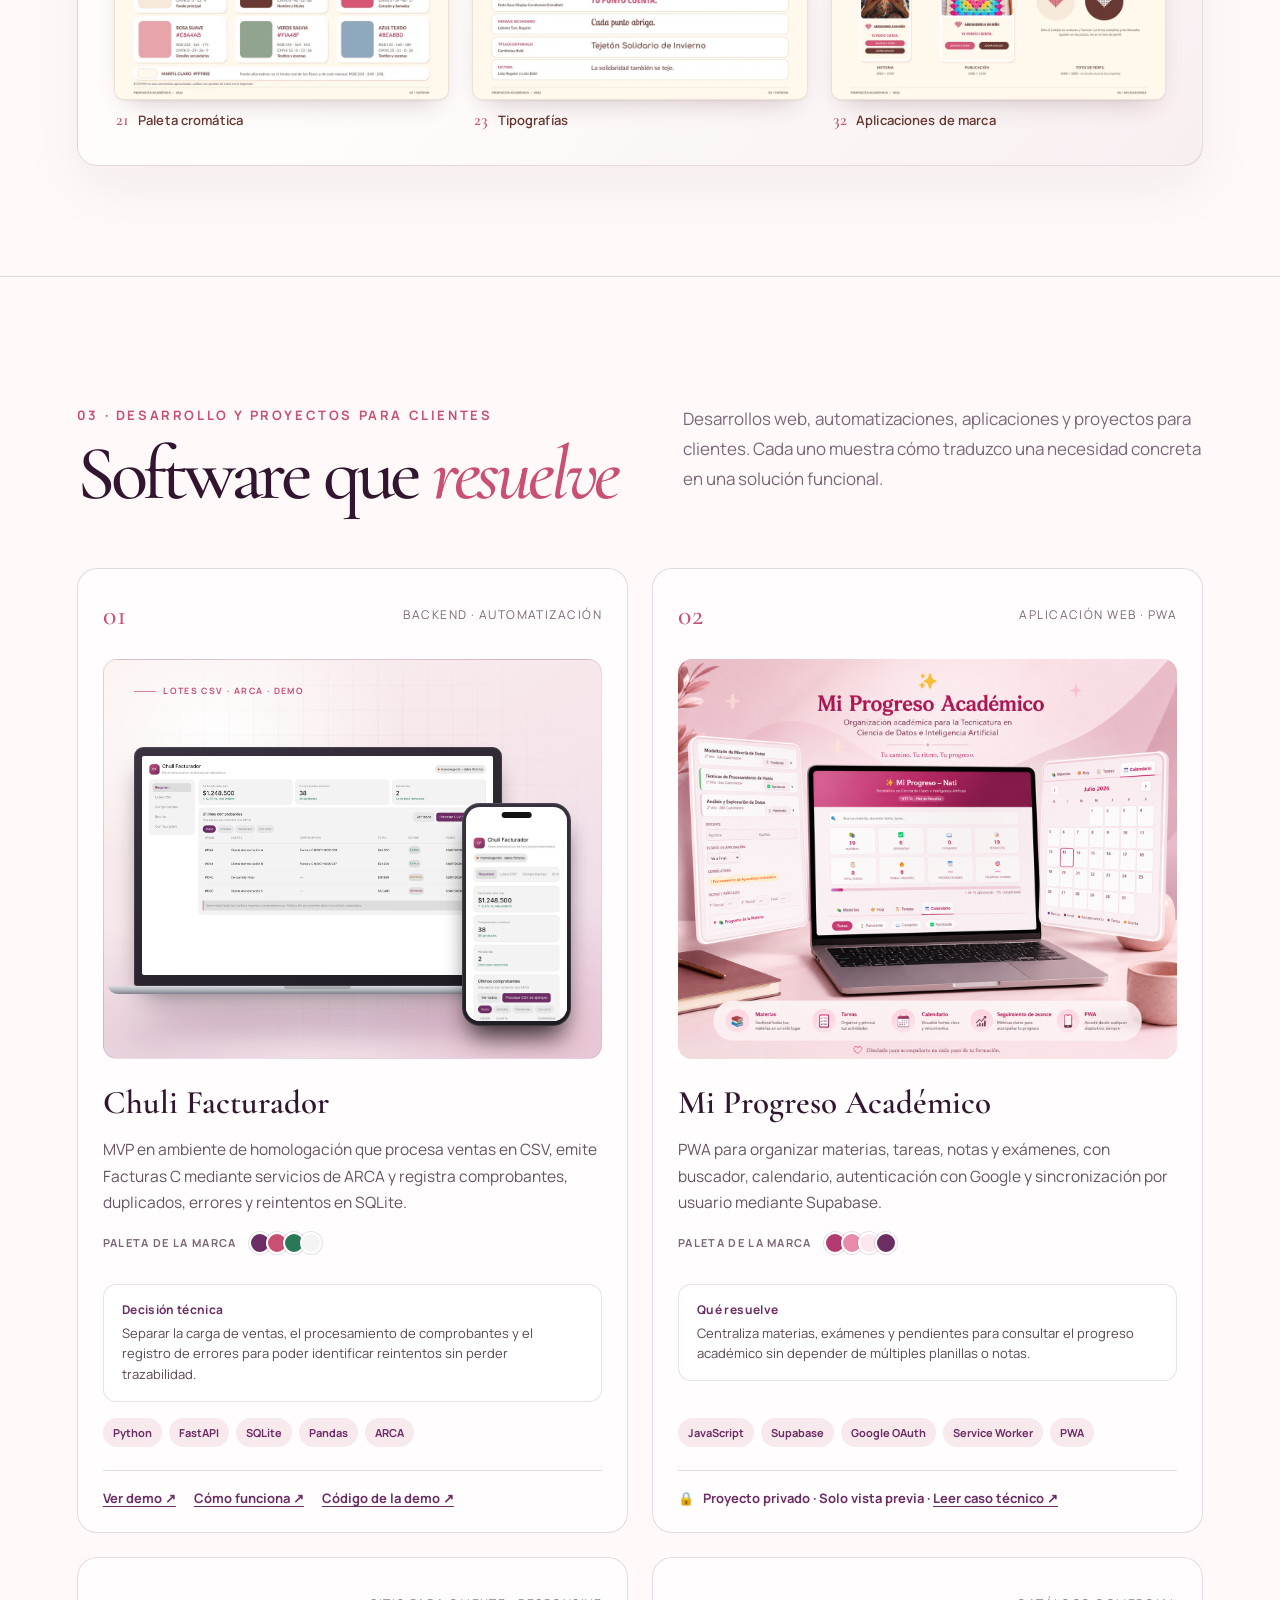
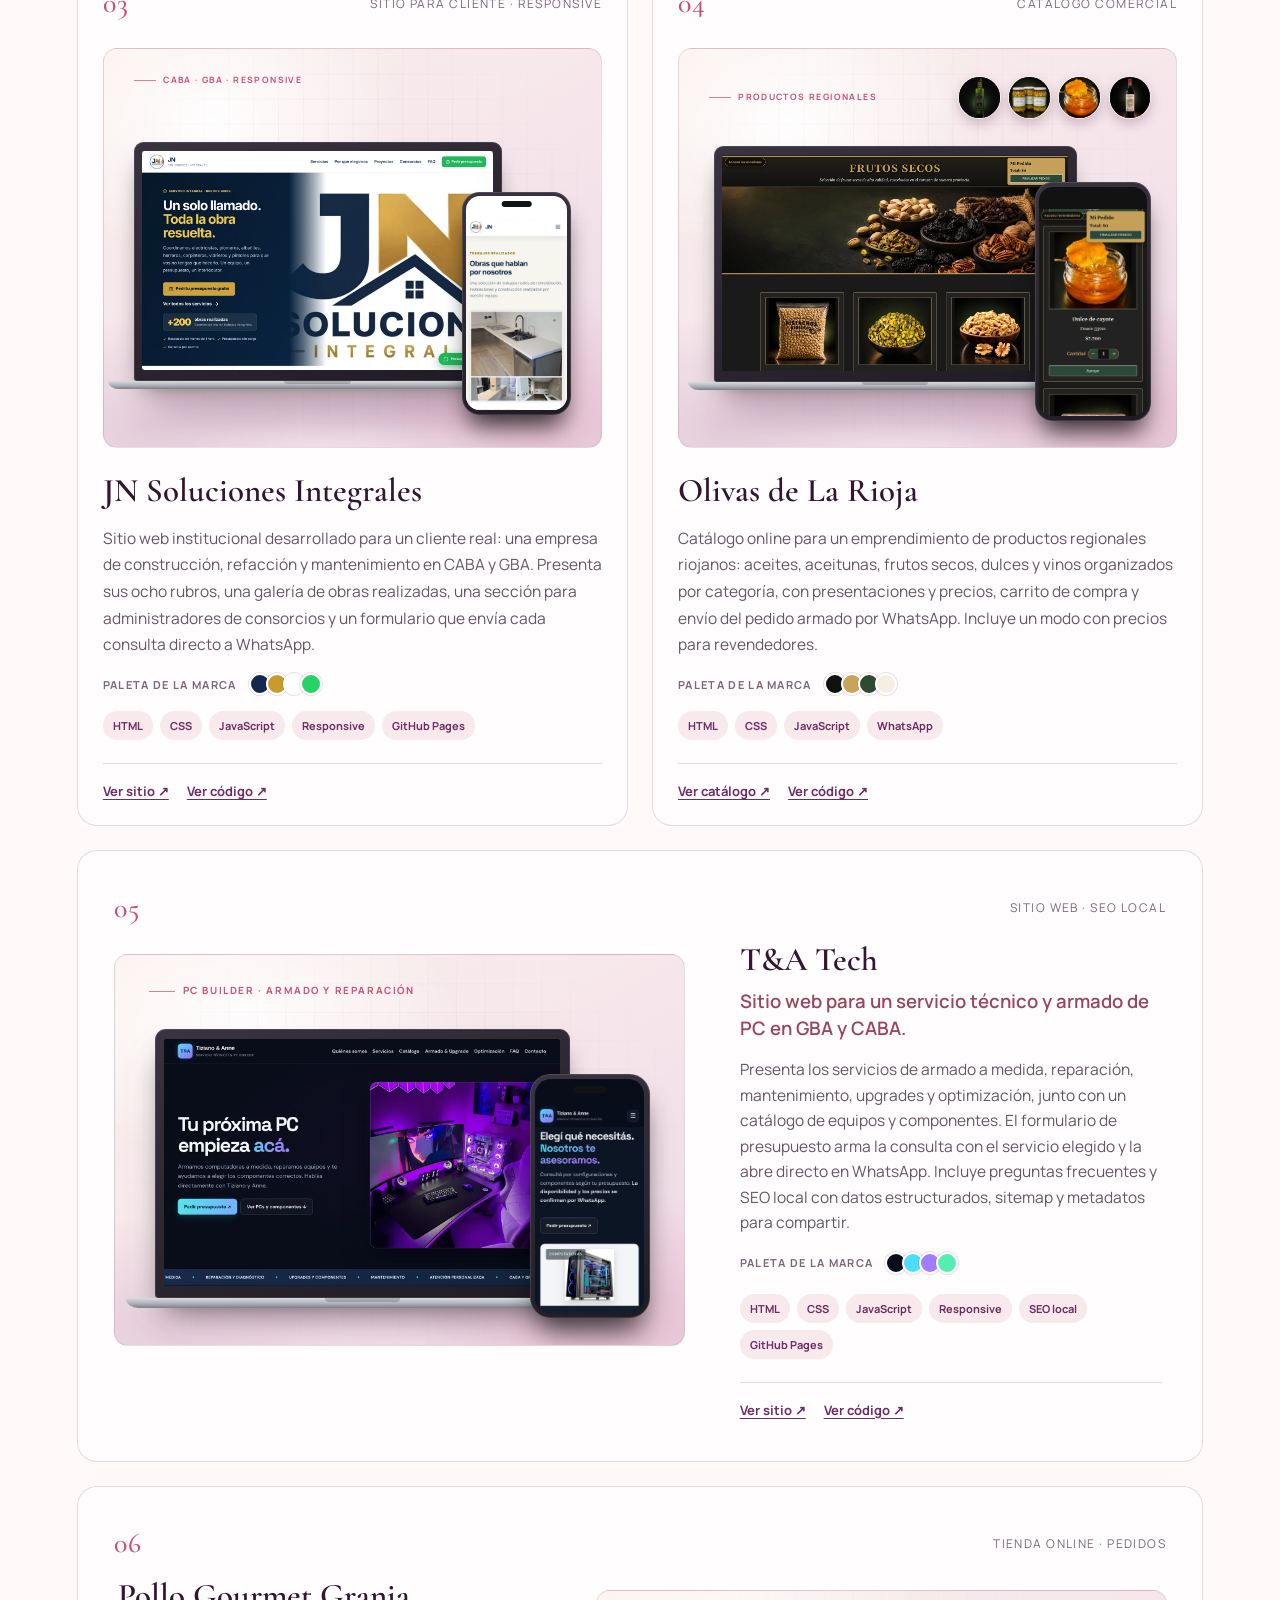
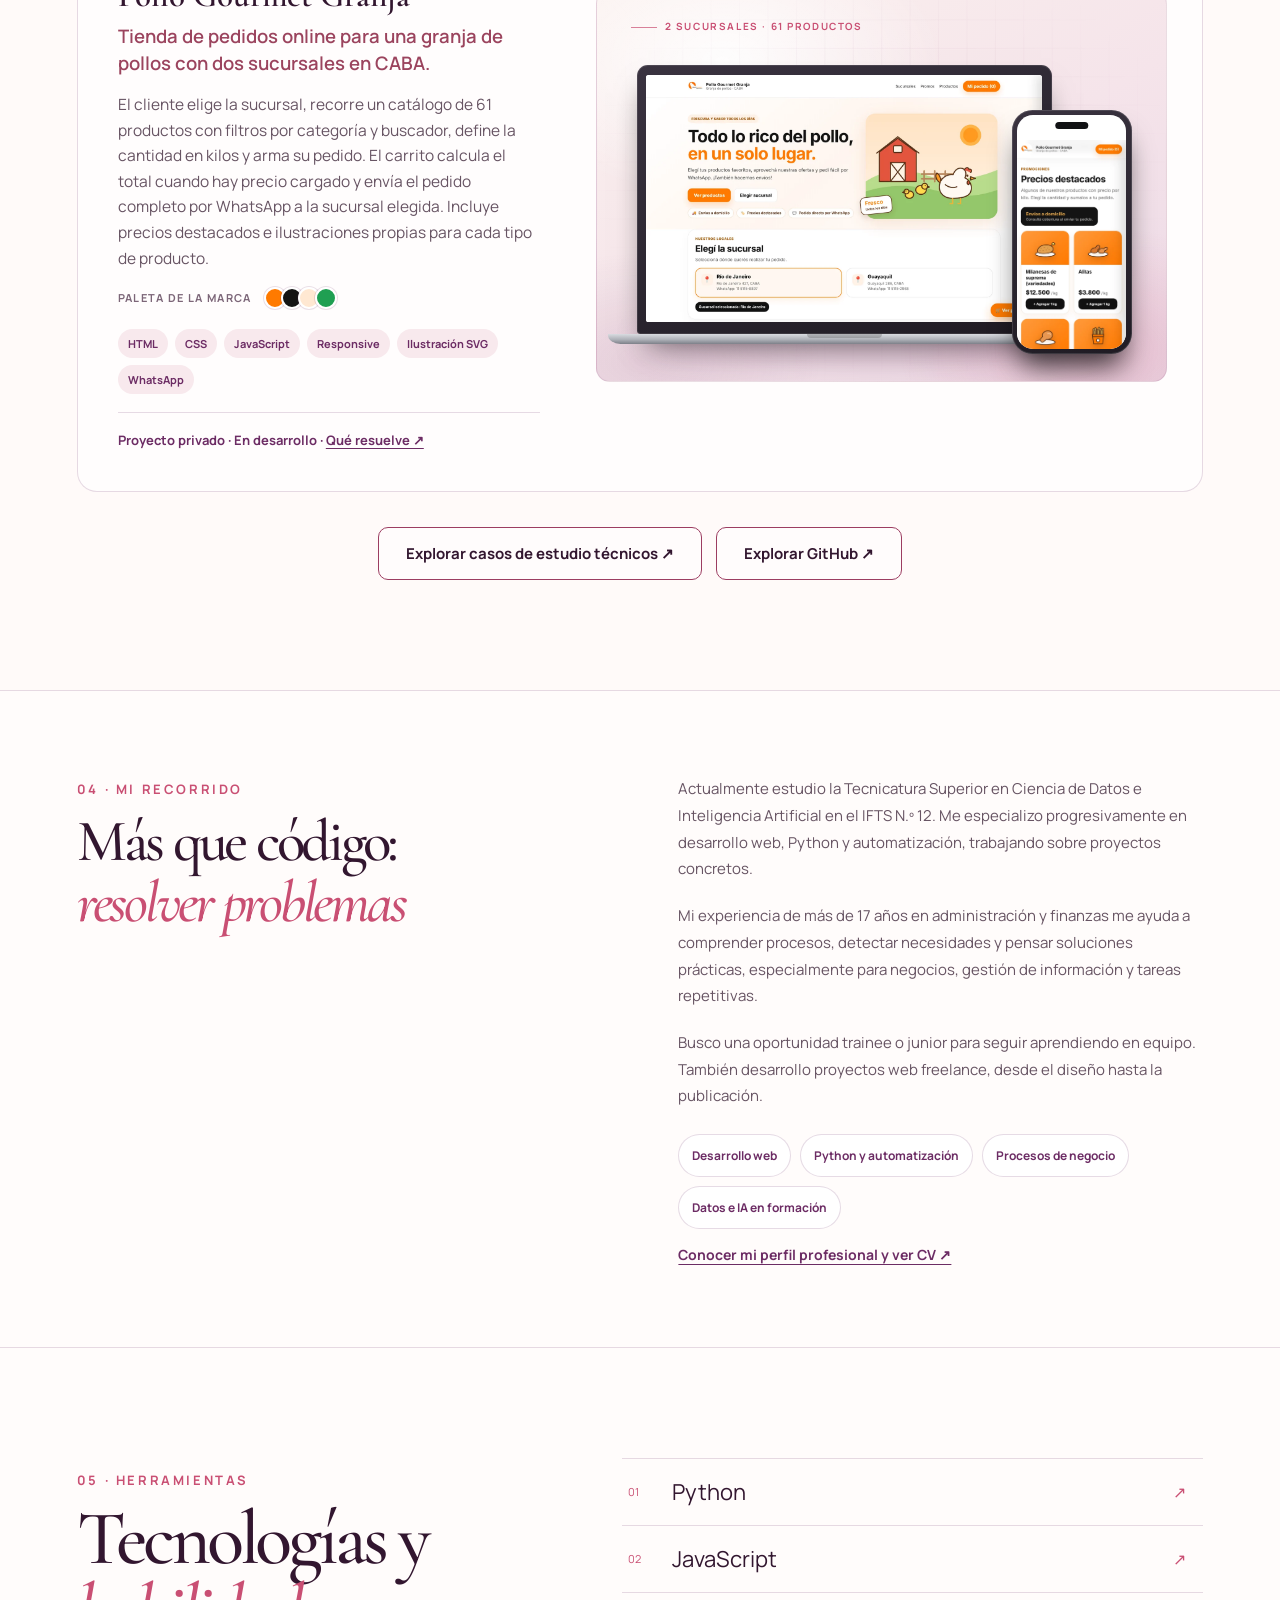
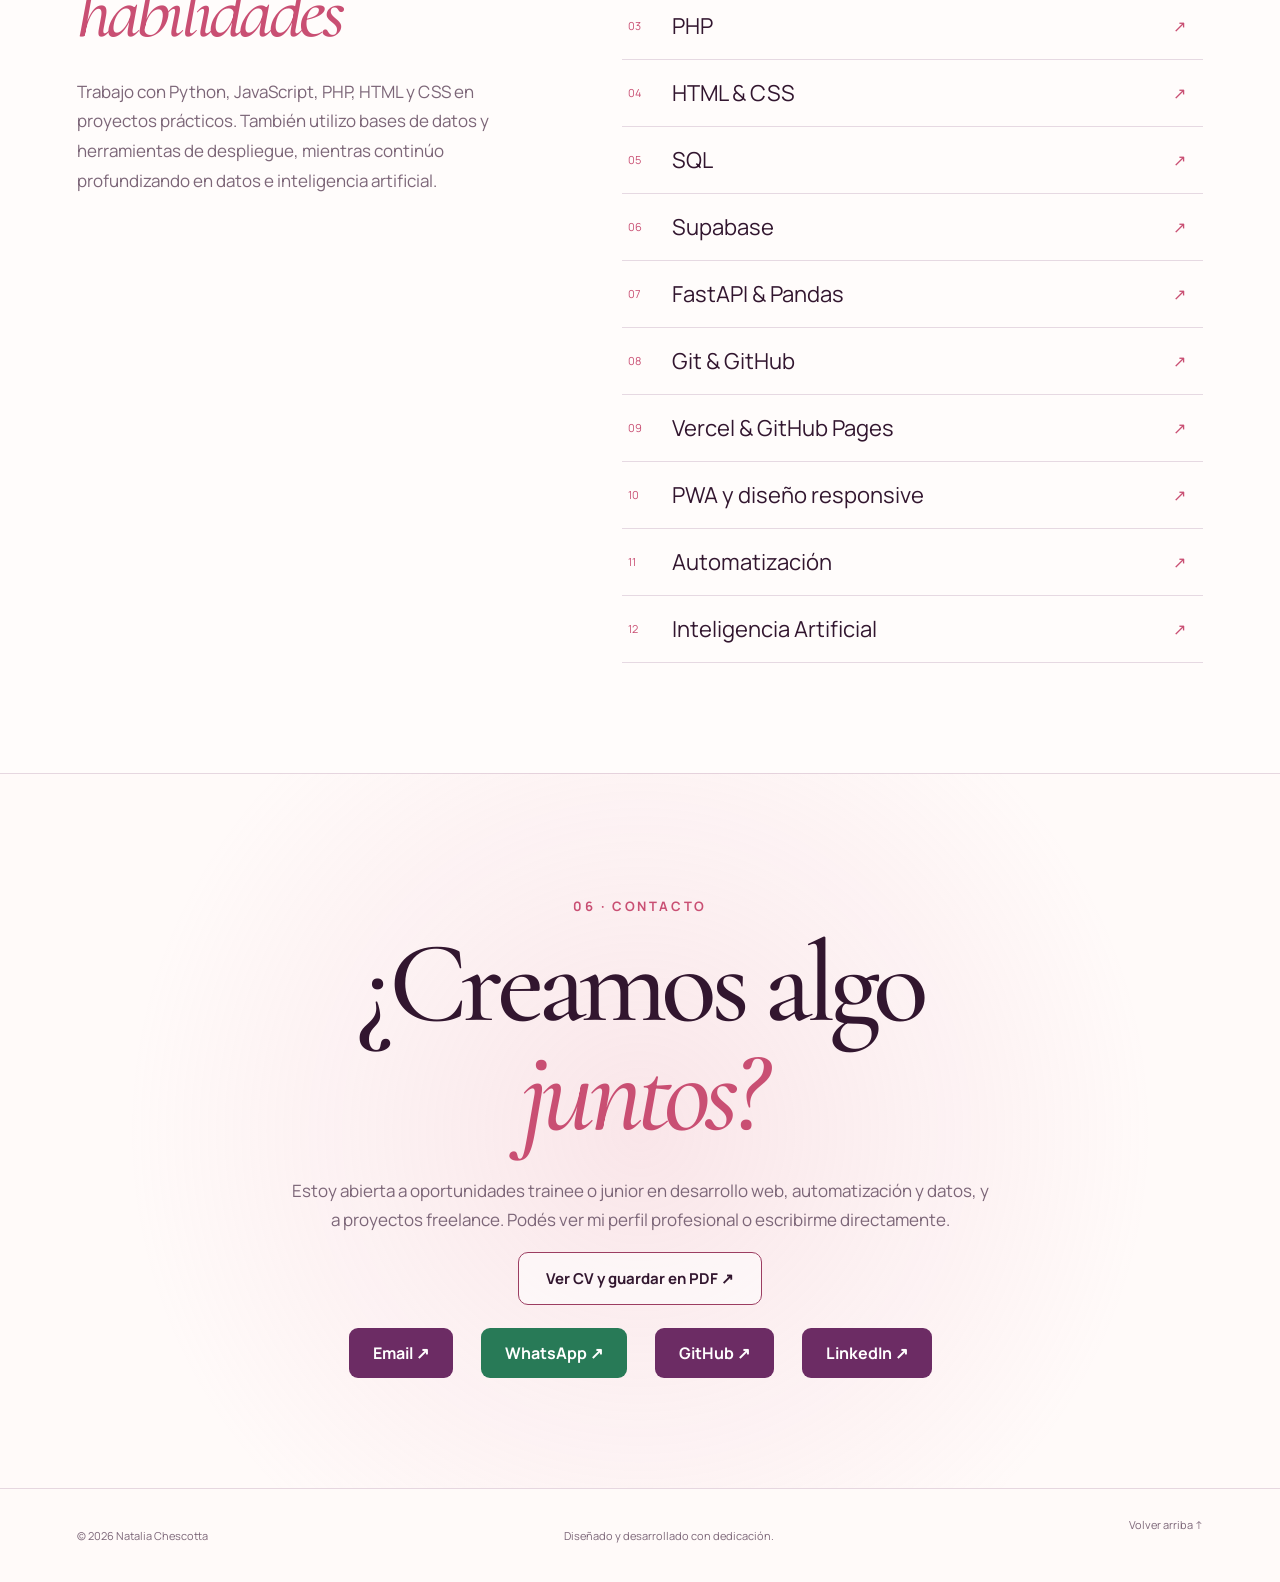
==== commit b2a5d913: "Agenda Interactiva 2027: versión vertical para tablet, compu y celular - Portfolio, caso técnico, CV" ====
--- a/index.html
+++ b/index.html
@@ -202,63 +202,63 @@
     
       <div class="product-subheading">
         <div>
-          <p class="section-kicker">Producto especial · Python y diseño editorial</p>
+          <p class="section-kicker">Producto especial · HTML, Python y diseño editorial</p>
           <h3>Automatización con <em>identidad propia</em></h3>
         </div>
-        <p>Una agenda interactiva completa, creada a partir de plantillas y generada por código, donde el diseño también es parte de la solución.</p>
+        <p>Una agenda interactiva completa, diseñada como página web y convertida por código en un PDF que se usa en tablet, computadora y celular.</p>
       </div>
 
       <article class="agenda-feature">
-        <a class="agenda-stage" href="assets/projects/agenda2027-v2-p01-portada-1600.webp" target="_blank" rel="noopener noreferrer" data-caption="Portada" aria-label="Ver la portada de la Agenda Interactiva 2027">
-          <div class="agenda-tablet agenda-tablet-back" aria-hidden="true"><div class="agenda-tablet-screen"><img src="assets/projects/agenda2027-v2-p07-calendario-anual-800.webp" srcset="assets/projects/agenda2027-v2-p07-calendario-anual-800.webp 800w, assets/projects/agenda2027-v2-p07-calendario-anual-1600.webp 1600w" sizes="30vw" width="1600" height="1131" alt="" loading="lazy" decoding="async"></div></div>
-          <div class="agenda-tablet agenda-tablet-front"><div class="agenda-tablet-screen"><img src="assets/projects/agenda2027-v2-p01-portada-800.webp" srcset="assets/projects/agenda2027-v2-p01-portada-800.webp 800w, assets/projects/agenda2027-v2-p01-portada-1600.webp 1600w" sizes="(max-width: 900px) 80vw, 40vw" width="1600" height="1131" alt="Portada de la Agenda Interactiva 2027: collage pastel con pinceladas, papeles y corazones" loading="lazy" decoding="async"></div></div>
+        <a class="agenda-stage" href="assets/projects/agenda2027-v3-dispositivos.webp" target="_blank" rel="noopener noreferrer" data-caption="La misma agenda en computadora, tablet y celular" aria-label="Ver la Agenda Interactiva 2027 en computadora, tablet y celular">
+          <div class="agenda-tablet agenda-tablet-back" aria-hidden="true"><div class="agenda-tablet-screen"><img src="assets/projects/agenda2027-v3-enero-800.webp" srcset="assets/projects/agenda2027-v3-enero-800.webp 800w, assets/projects/agenda2027-v3-enero-1600.webp 1600w" sizes="30vw" width="1600" height="1131" alt="" loading="lazy" decoding="async"></div></div>
+          <div class="agenda-tablet agenda-tablet-front"><div class="agenda-tablet-screen"><img src="assets/projects/agenda2027-v3-portada-800.webp" srcset="assets/projects/agenda2027-v3-portada-800.webp 800w, assets/projects/agenda2027-v3-portada-1600.webp 1600w" sizes="(max-width: 900px) 80vw, 40vw" width="1600" height="1131" alt="Portada y calendario 2027 de la Agenda Interactiva en hojas verticales con pestañas laterales" decoding="async"></div></div>
           <span class="agenda-pen" aria-hidden="true"></span>
         </a>
         <div class="agenda-copy">
           <p class="product-type">Planificación · Agenda digital</p>
           <h3>Agenda Interactiva 2027</h3>
-          <p class="agenda-subtitle">Una agenda anual en PDF que se recorre con un toque, pensada para tablets y apps de anotación.</p>
-          <p>La diseñé y la programé completa: un generador en Python arma automáticamente las 481 páginas a partir de plantillas, y valida cada enlace interno. Desde el calendario anual se entra a cada mes, y desde el mes, a cada día, con accesos al día anterior y siguiente.</p>
+          <p class="agenda-subtitle">Una agenda anual en PDF con hojas verticales, que se usa en tablet, computadora y celular y se sincroniza entre dispositivos.</p>
+          <p>La diseñé y la programé completa. Nace como una página web en HTML y CSS que se imprime con Chrome en doble página; después, un conversor en Python separa cada doble página en dos hojas verticales con pestañas para meses y secciones, y recalcula los 14.547 enlaces internos: cada día del calendario lleva directo a su semana. Antes de convertir, un script reparte el contenido de las hojas para que ninguna quede con espacio vacío.</p>
           <ul class="agenda-stats">
-            <li><strong>481</strong><span>páginas</span></li>
-            <li><strong>12</strong><span>carátulas ilustradas</span></li>
-            <li><strong>365</strong><span>páginas diarias</span></li>
+            <li><strong>500</strong><span>páginas</span></li>
+            <li><strong>14.547</strong><span>enlaces internos</span></li>
+            <li><strong>3</strong><span>pantallas, un solo archivo</span></li>
           </ul>
-          <div class="tags"><span>Python</span><span>Jinja2</span><span>WeasyPrint</span><span>PDF interactivo</span><span>Diseño editorial</span><span>Ilustración</span></div>
-          <a class="section-intro-link" href="casos-tecnicos.html#agenda">Conocer el generador de 481 páginas ↗</a>
+          <div class="tags"><span>HTML</span><span>CSS</span><span>JavaScript</span><span>Python</span><span>PyMuPDF</span><span>Playwright</span><span>PDF interactivo</span><span>Diseño editorial</span></div>
+          <a class="section-intro-link" href="casos-tecnicos.html#agenda">Cómo la convertí a formato vertical ↗</a>
         </div>
         <div class="agenda-gallery" data-lightbox>
           <p class="agenda-gallery-title">Páginas reales de la agenda</p>
           <ol>
               <li>
-                <a href="assets/projects/agenda2027-v2-p04-fechas-importantes-1600.webp" target="_blank" rel="noopener noreferrer" data-caption="Fechas importantes">
-                  <img src="assets/projects/agenda2027-v2-p04-fechas-importantes-800.webp" srcset="assets/projects/agenda2027-v2-p04-fechas-importantes-800.webp 800w, assets/projects/agenda2027-v2-p04-fechas-importantes-1600.webp 1600w" sizes="(max-width: 640px) 70vw, 18vw" width="1600" height="1131" alt="Fechas importantes del primer semestre: cumpleaños, aniversarios y eventos" loading="lazy" decoding="async">
-                </a>
-                <p>Fechas importantes</p>
+                <a href="assets/projects/agenda2027-v3-indice-1600.webp" target="_blank" rel="noopener noreferrer" data-caption="Índice">
+                  <img src="assets/projects/agenda2027-v3-indice-800.webp" srcset="assets/projects/agenda2027-v3-indice-800.webp 800w, assets/projects/agenda2027-v3-indice-1600.webp 1600w" sizes="(max-width: 640px) 70vw, 18vw" width="1600" height="1131" alt="Índice de la agenda con las ocho secciones enlazadas" loading="lazy" decoding="async">
+                </a>
+                <p>Índice</p>
               </li>
               <li>
-                <a href="assets/projects/agenda2027-v2-p09-planner-mensual-1600.webp" target="_blank" rel="noopener noreferrer" data-caption="Planner mensual">
-                  <img src="assets/projects/agenda2027-v2-p09-planner-mensual-800.webp" srcset="assets/projects/agenda2027-v2-p09-planner-mensual-800.webp 800w, assets/projects/agenda2027-v2-p09-planner-mensual-1600.webp 1600w" sizes="(max-width: 640px) 70vw, 18vw" width="1600" height="1131" alt="Planner mensual de enero: cada día lleva a su página diaria" loading="lazy" decoding="async">
-                </a>
-                <p>Planner mensual</p>
+                <a href="assets/projects/agenda2027-v3-enero-1600.webp" target="_blank" rel="noopener noreferrer" data-caption="Mes de enero">
+                  <img src="assets/projects/agenda2027-v3-enero-800.webp" srcset="assets/projects/agenda2027-v3-enero-800.webp 800w, assets/projects/agenda2027-v3-enero-1600.webp 1600w" sizes="(max-width: 640px) 70vw, 18vw" width="1600" height="1131" alt="Objetivos y calendario de enero en dos hojas verticales con pestañas laterales" loading="lazy" decoding="async">
+                </a>
+                <p>Mes de enero</p>
               </li>
               <li>
-                <a href="assets/projects/agenda2027-v2-p11-habitos-1600.webp" target="_blank" rel="noopener noreferrer" data-caption="Control de hábitos">
-                  <img src="assets/projects/agenda2027-v2-p11-habitos-800.webp" srcset="assets/projects/agenda2027-v2-p11-habitos-800.webp 800w, assets/projects/agenda2027-v2-p11-habitos-1600.webp 1600w" sizes="(max-width: 640px) 70vw, 18vw" width="1600" height="1131" alt="Rueda de hábitos mensual para colorear por día" loading="lazy" decoding="async">
-                </a>
-                <p>Control de hábitos</p>
+                <a href="assets/projects/agenda2027-v3-semana-1600.webp" target="_blank" rel="noopener noreferrer" data-caption="Semana">
+                  <img src="assets/projects/agenda2027-v3-semana-800.webp" srcset="assets/projects/agenda2027-v3-semana-800.webp 800w, assets/projects/agenda2027-v3-semana-1600.webp 1600w" sizes="(max-width: 640px) 70vw, 18vw" width="1600" height="1131" alt="Semana de enero repartida en dos hojas, con frase y menú semanal" loading="lazy" decoding="async">
+                </a>
+                <p>Semana</p>
               </li>
               <li>
-                <a href="assets/projects/agenda2027-v2-p12-semana-ideal-1600.webp" target="_blank" rel="noopener noreferrer" data-caption="Semana ideal">
-                  <img src="assets/projects/agenda2027-v2-p12-semana-ideal-800.webp" srcset="assets/projects/agenda2027-v2-p12-semana-ideal-800.webp 800w, assets/projects/agenda2027-v2-p12-semana-ideal-1600.webp 1600w" sizes="(max-width: 640px) 70vw, 18vw" width="1600" height="1131" alt="Planificación de la semana ideal con hábitos, humor y prioridades" loading="lazy" decoding="async">
-                </a>
-                <p>Semana ideal</p>
+                <a href="assets/projects/agenda2027-v3-habitos-1600.webp" target="_blank" rel="noopener noreferrer" data-caption="Hábitos">
+                  <img src="assets/projects/agenda2027-v3-habitos-800.webp" srcset="assets/projects/agenda2027-v3-habitos-800.webp 800w, assets/projects/agenda2027-v3-habitos-1600.webp 1600w" sizes="(max-width: 640px) 70vw, 18vw" width="1600" height="1131" alt="Seguimiento de hábitos saludables y lista de hacer más y hacer menos" loading="lazy" decoding="async">
+                </a>
+                <p>Hábitos</p>
               </li>
               <li>
-                <a href="assets/projects/agenda2027-v2-p13-pagina-diaria-1600.webp" target="_blank" rel="noopener noreferrer" data-caption="Página diaria">
-                  <img src="assets/projects/agenda2027-v2-p13-pagina-diaria-800.webp" srcset="assets/projects/agenda2027-v2-p13-pagina-diaria-800.webp 800w, assets/projects/agenda2027-v2-p13-pagina-diaria-1600.webp 1600w" sizes="(max-width: 640px) 70vw, 18vw" width="1600" height="1131" alt="Página diaria con tareas, horarios y accesos al día anterior y siguiente" loading="lazy" decoding="async">
-                </a>
-                <p>Página diaria</p>
+                <a href="assets/projects/agenda2027-v3-finanzas-1600.webp" target="_blank" rel="noopener noreferrer" data-caption="Finanzas">
+                  <img src="assets/projects/agenda2027-v3-finanzas-800.webp" srcset="assets/projects/agenda2027-v3-finanzas-800.webp 800w, assets/projects/agenda2027-v3-finanzas-1600.webp 1600w" sizes="(max-width: 640px) 70vw, 18vw" width="1600" height="1131" alt="Gastos del mes y control de gastos fijos" loading="lazy" decoding="async">
+                </a>
+                <p>Finanzas</p>
               </li>
           </ol>
         </div>
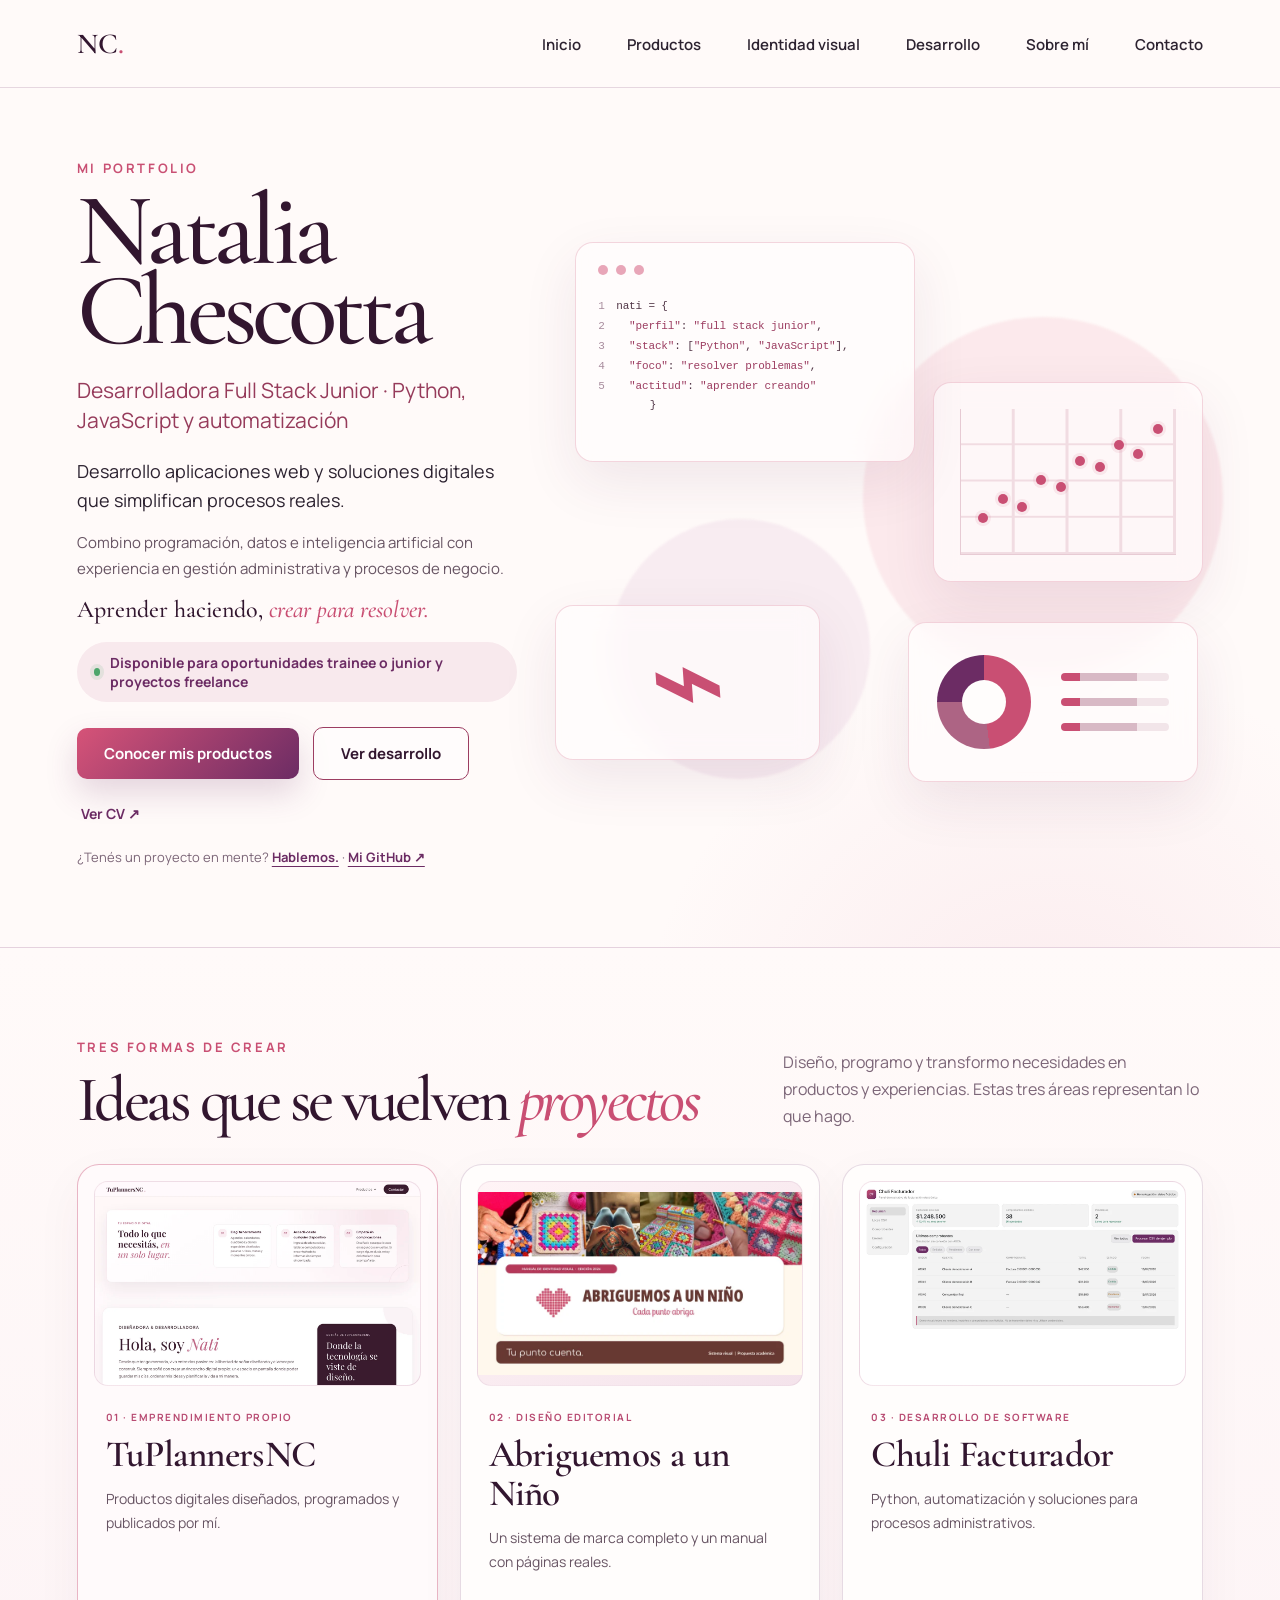
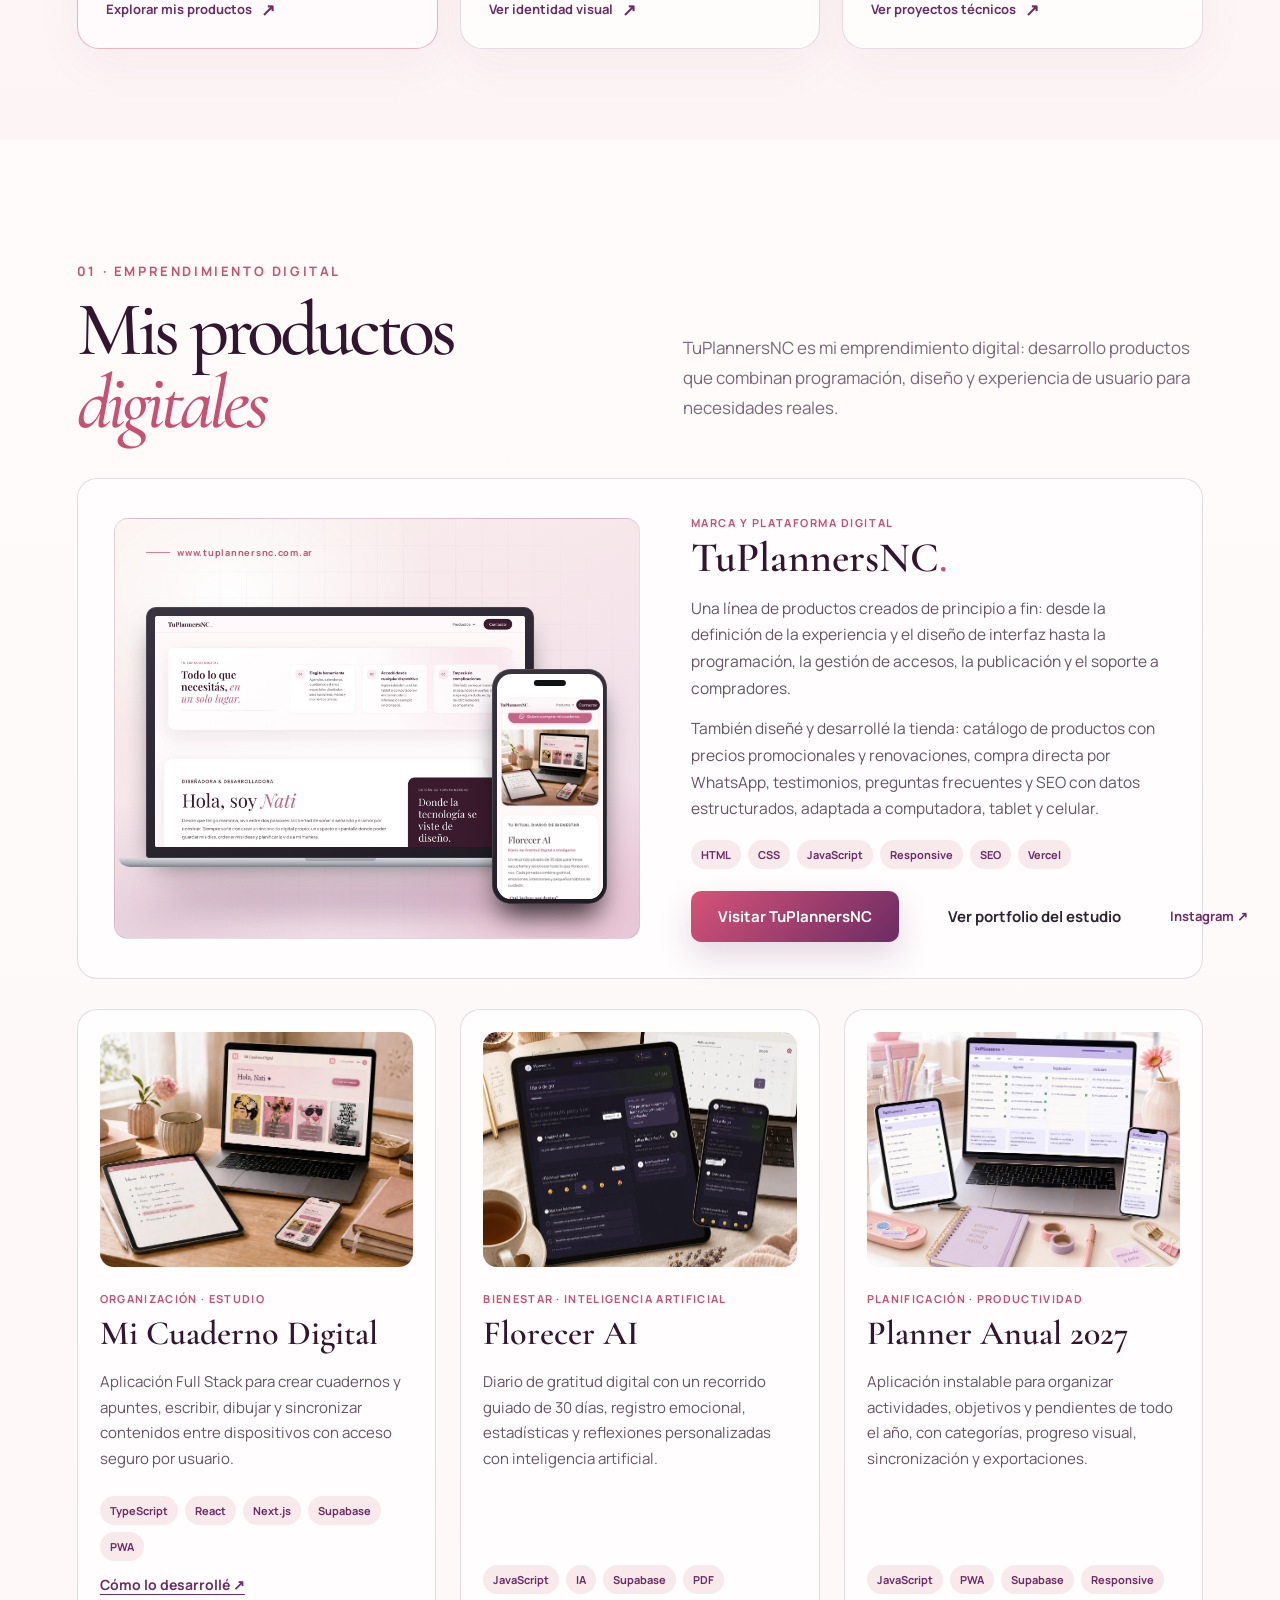
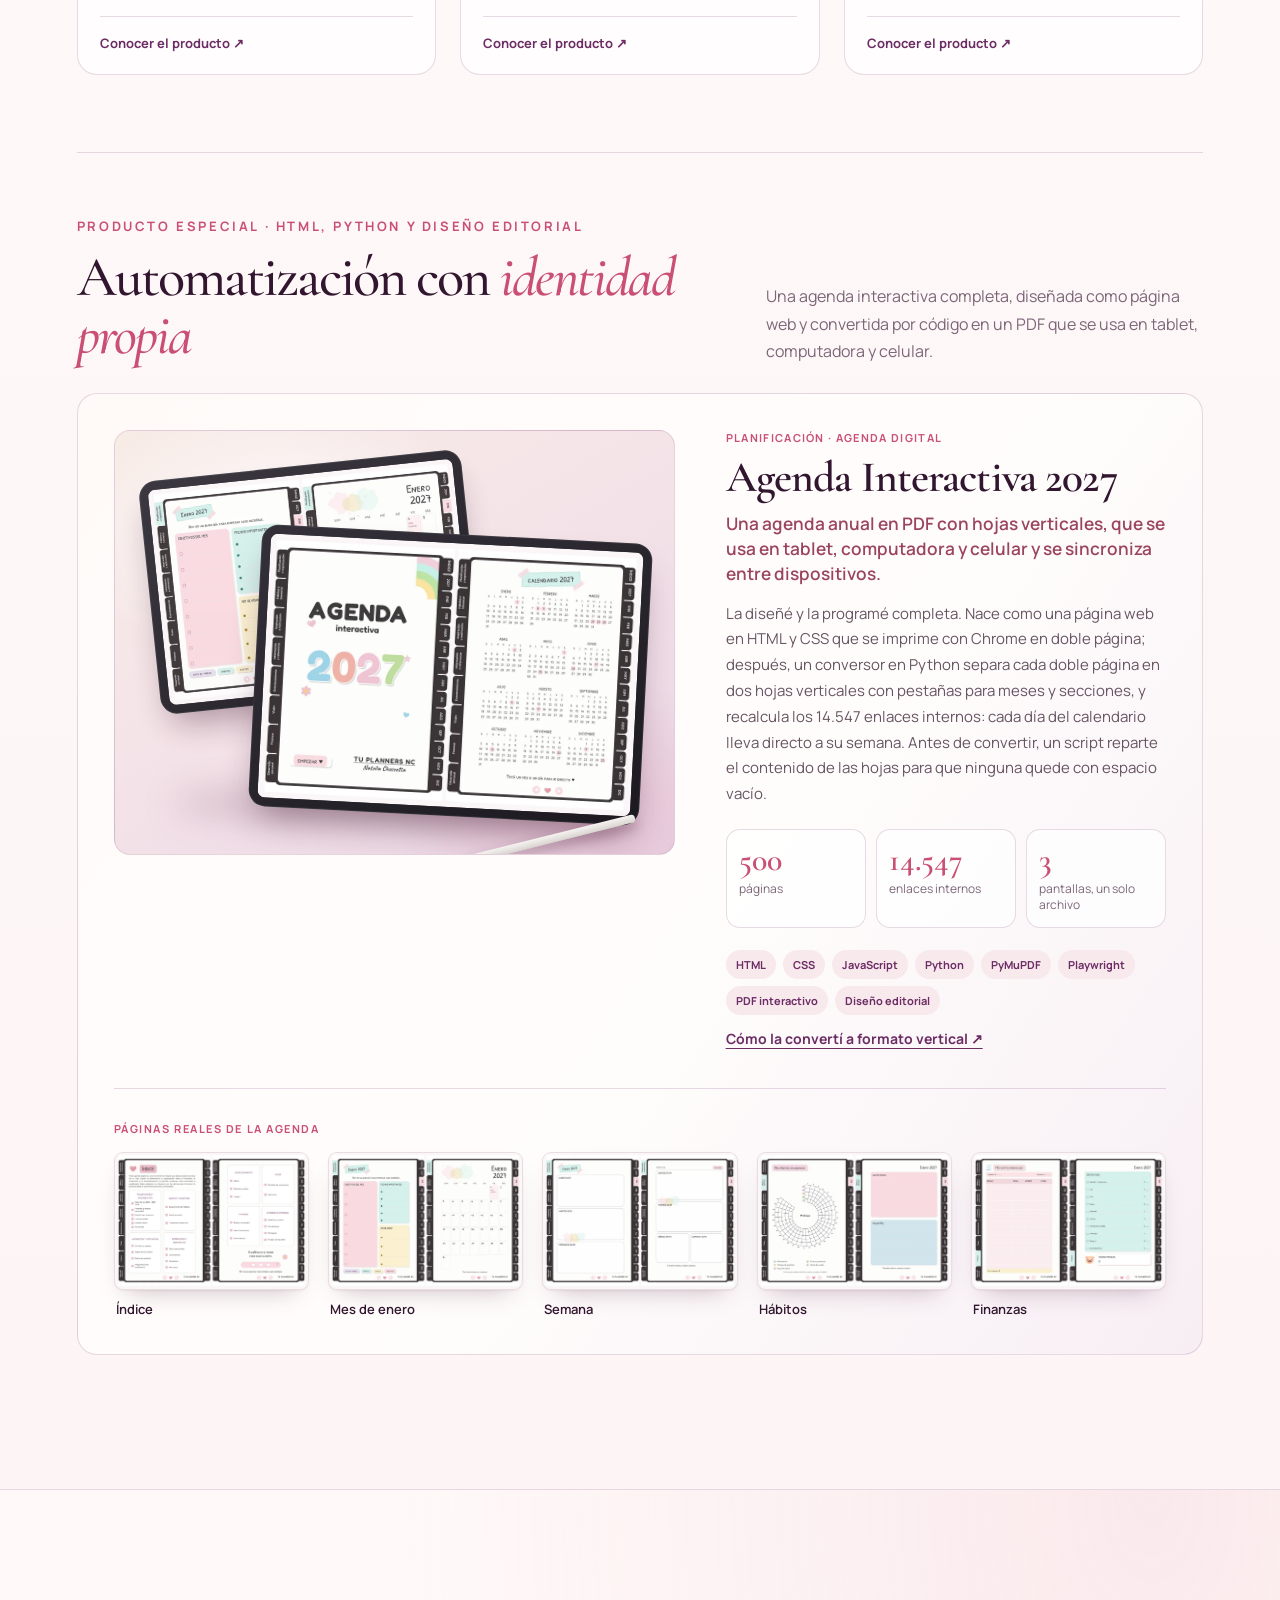
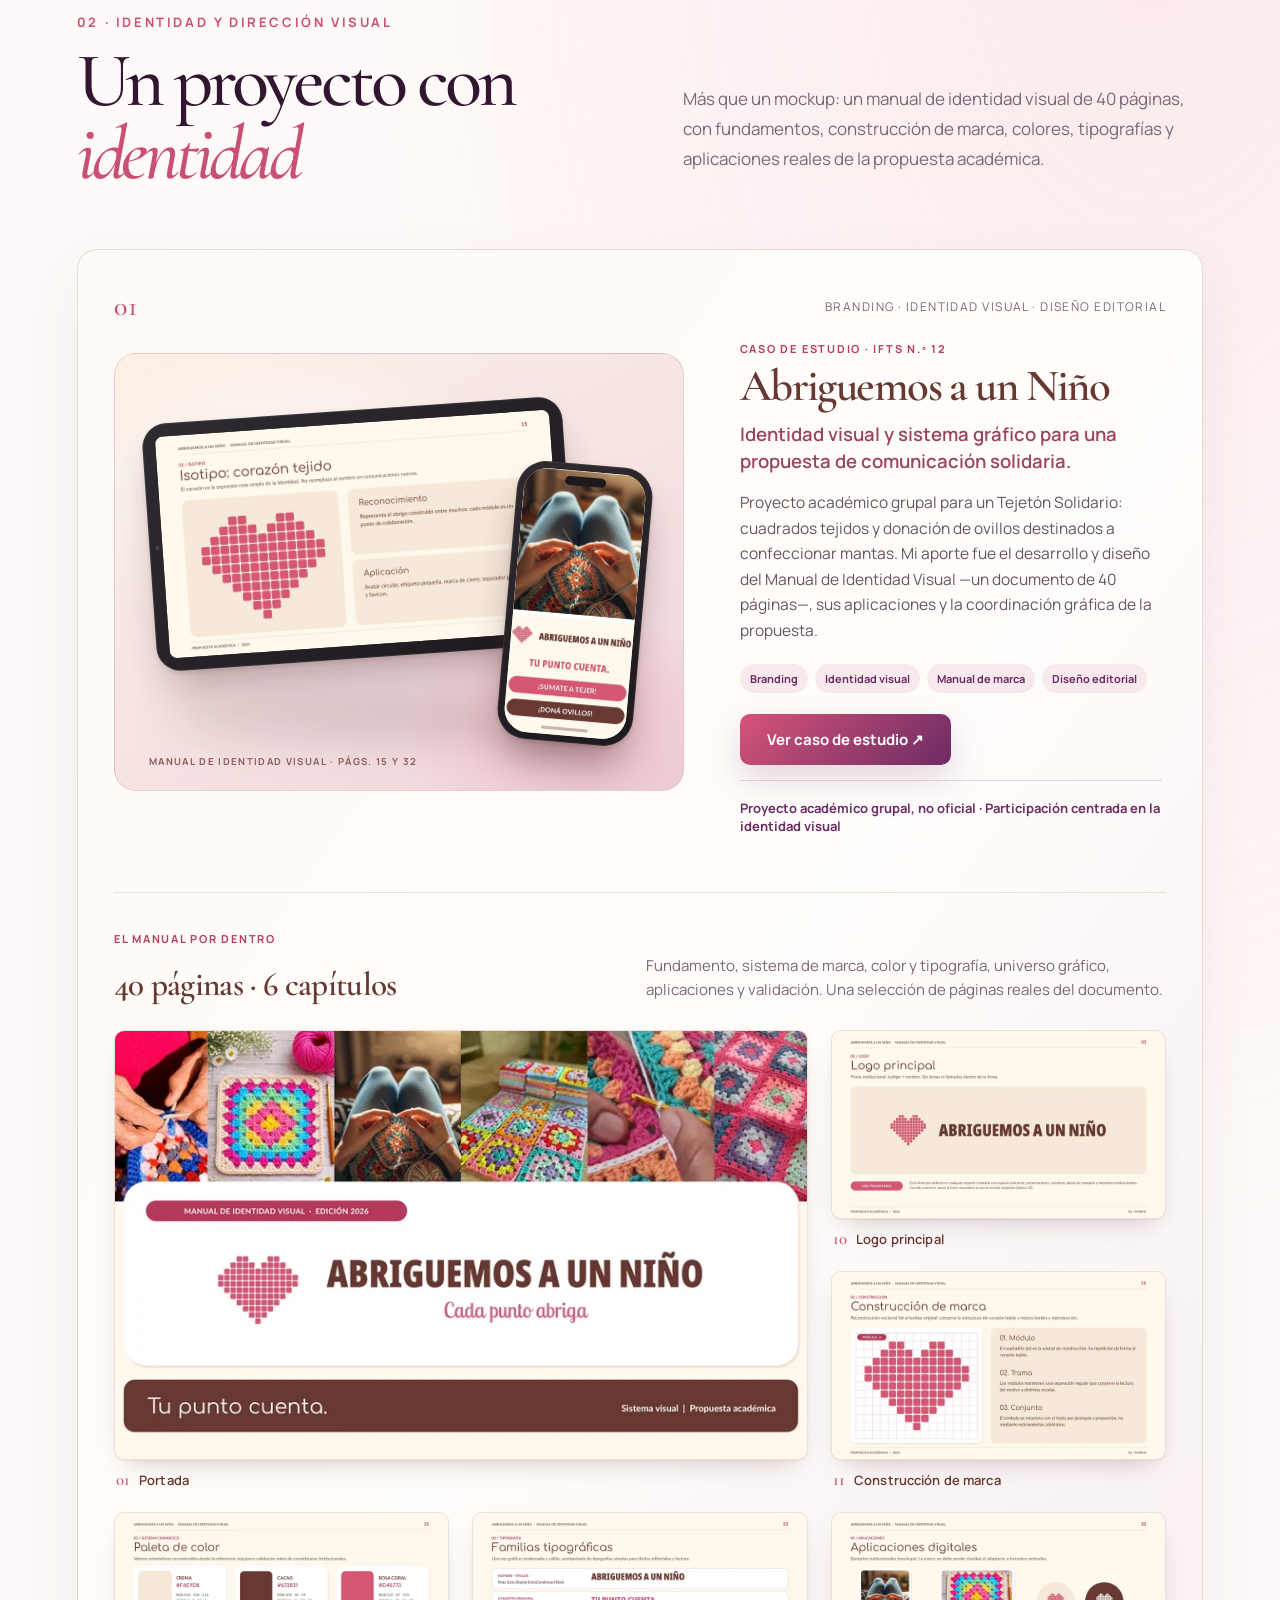
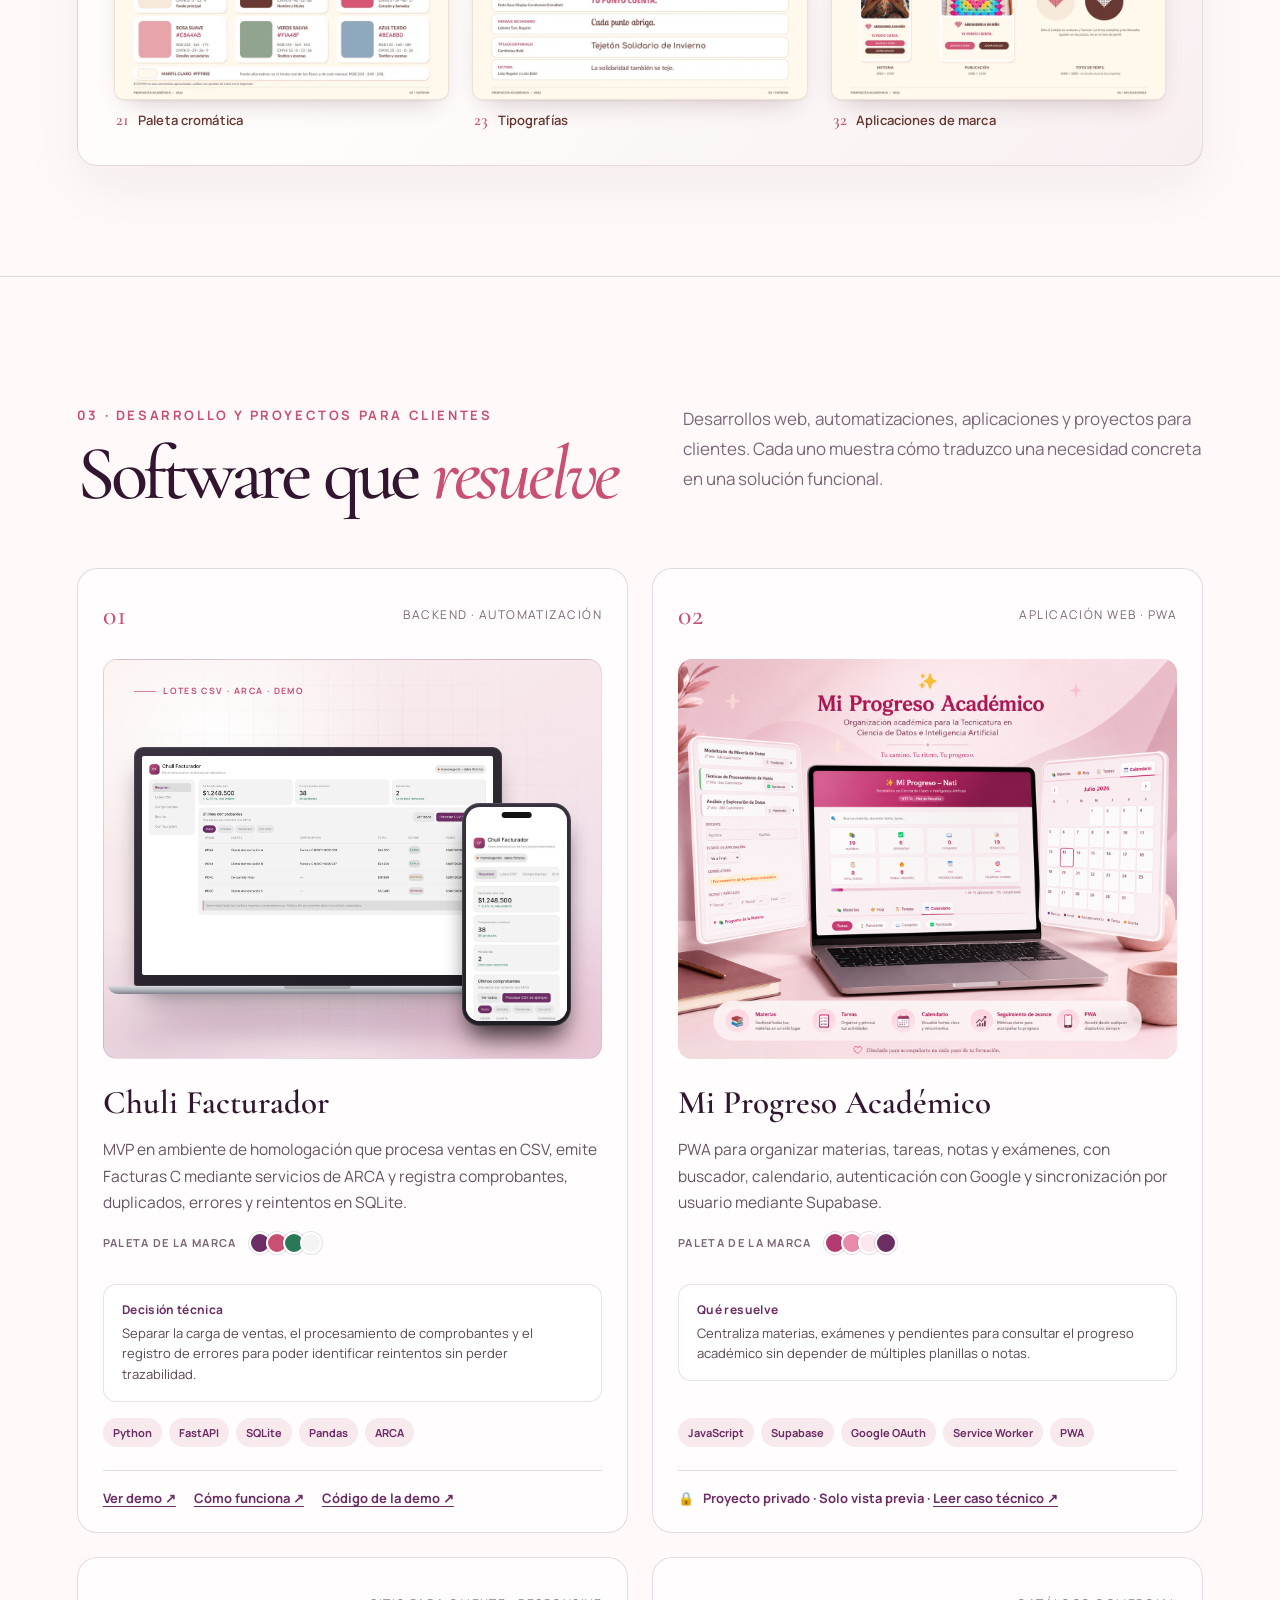
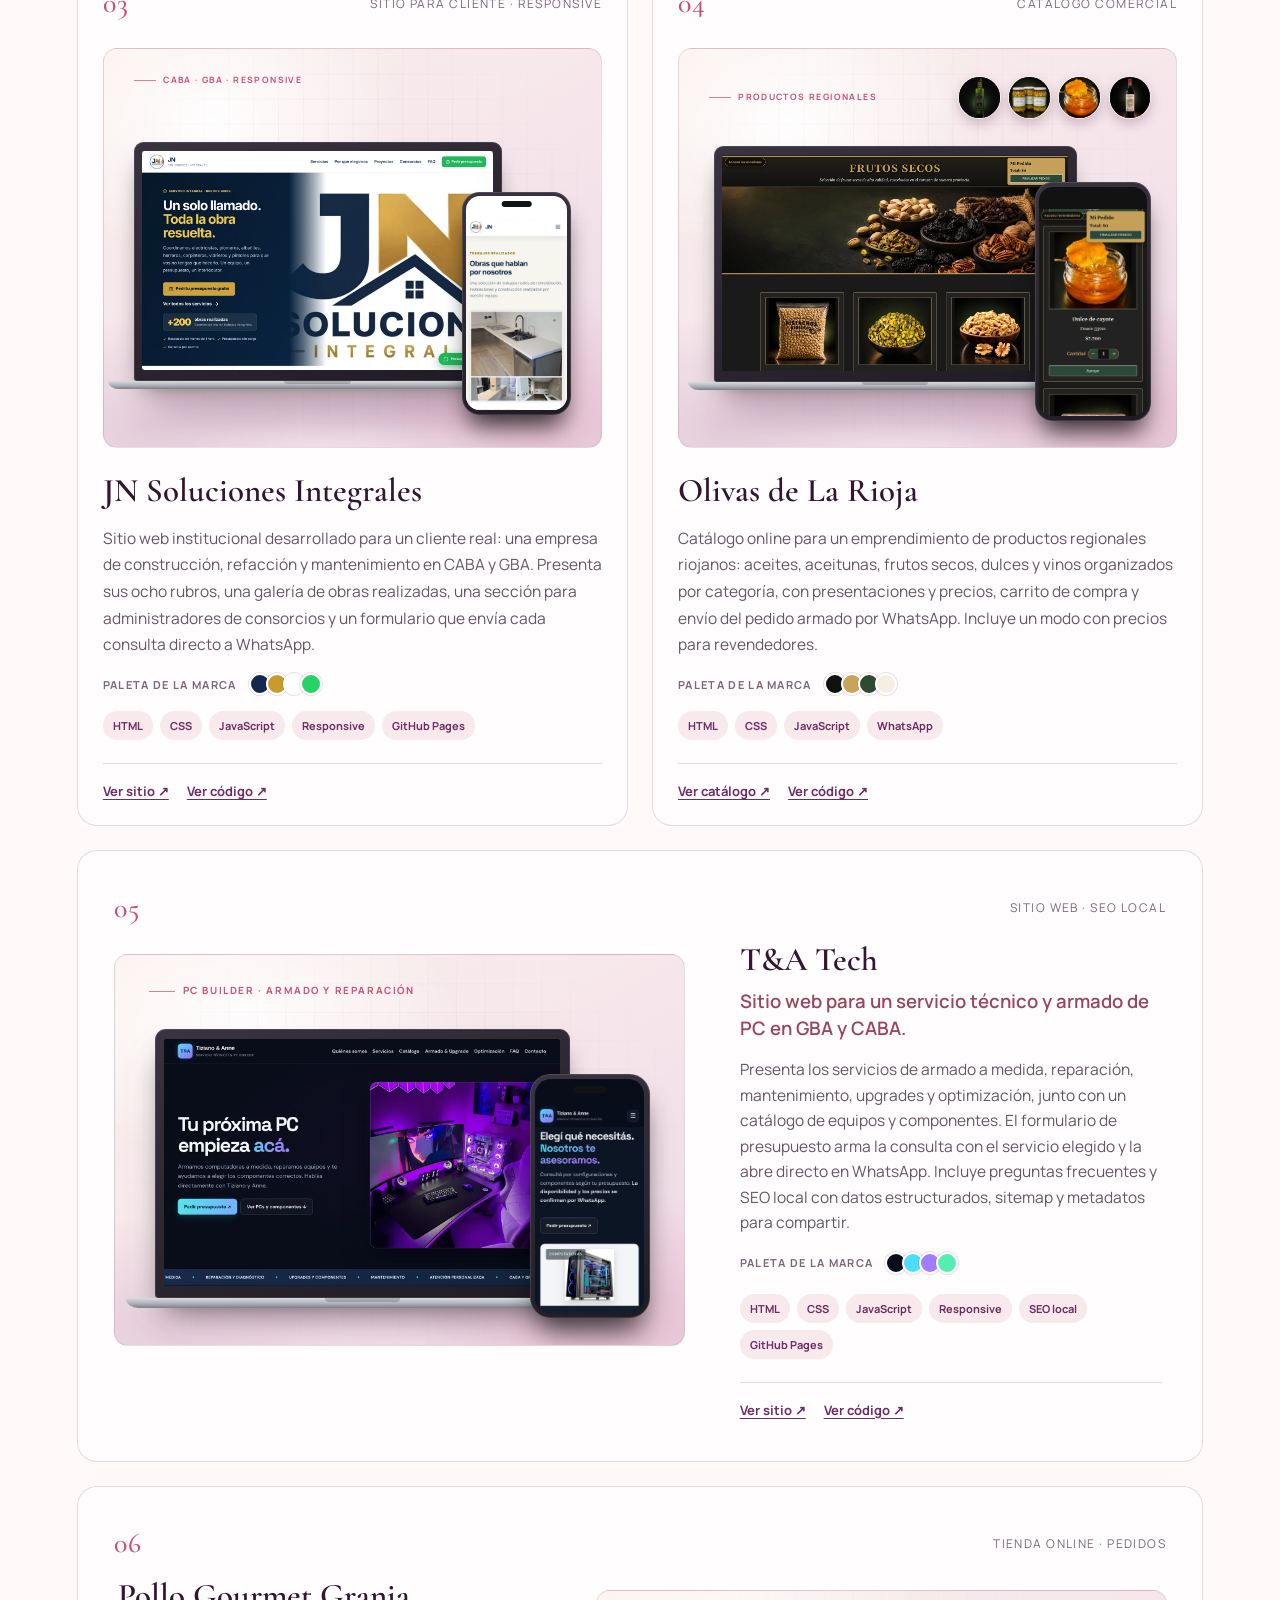
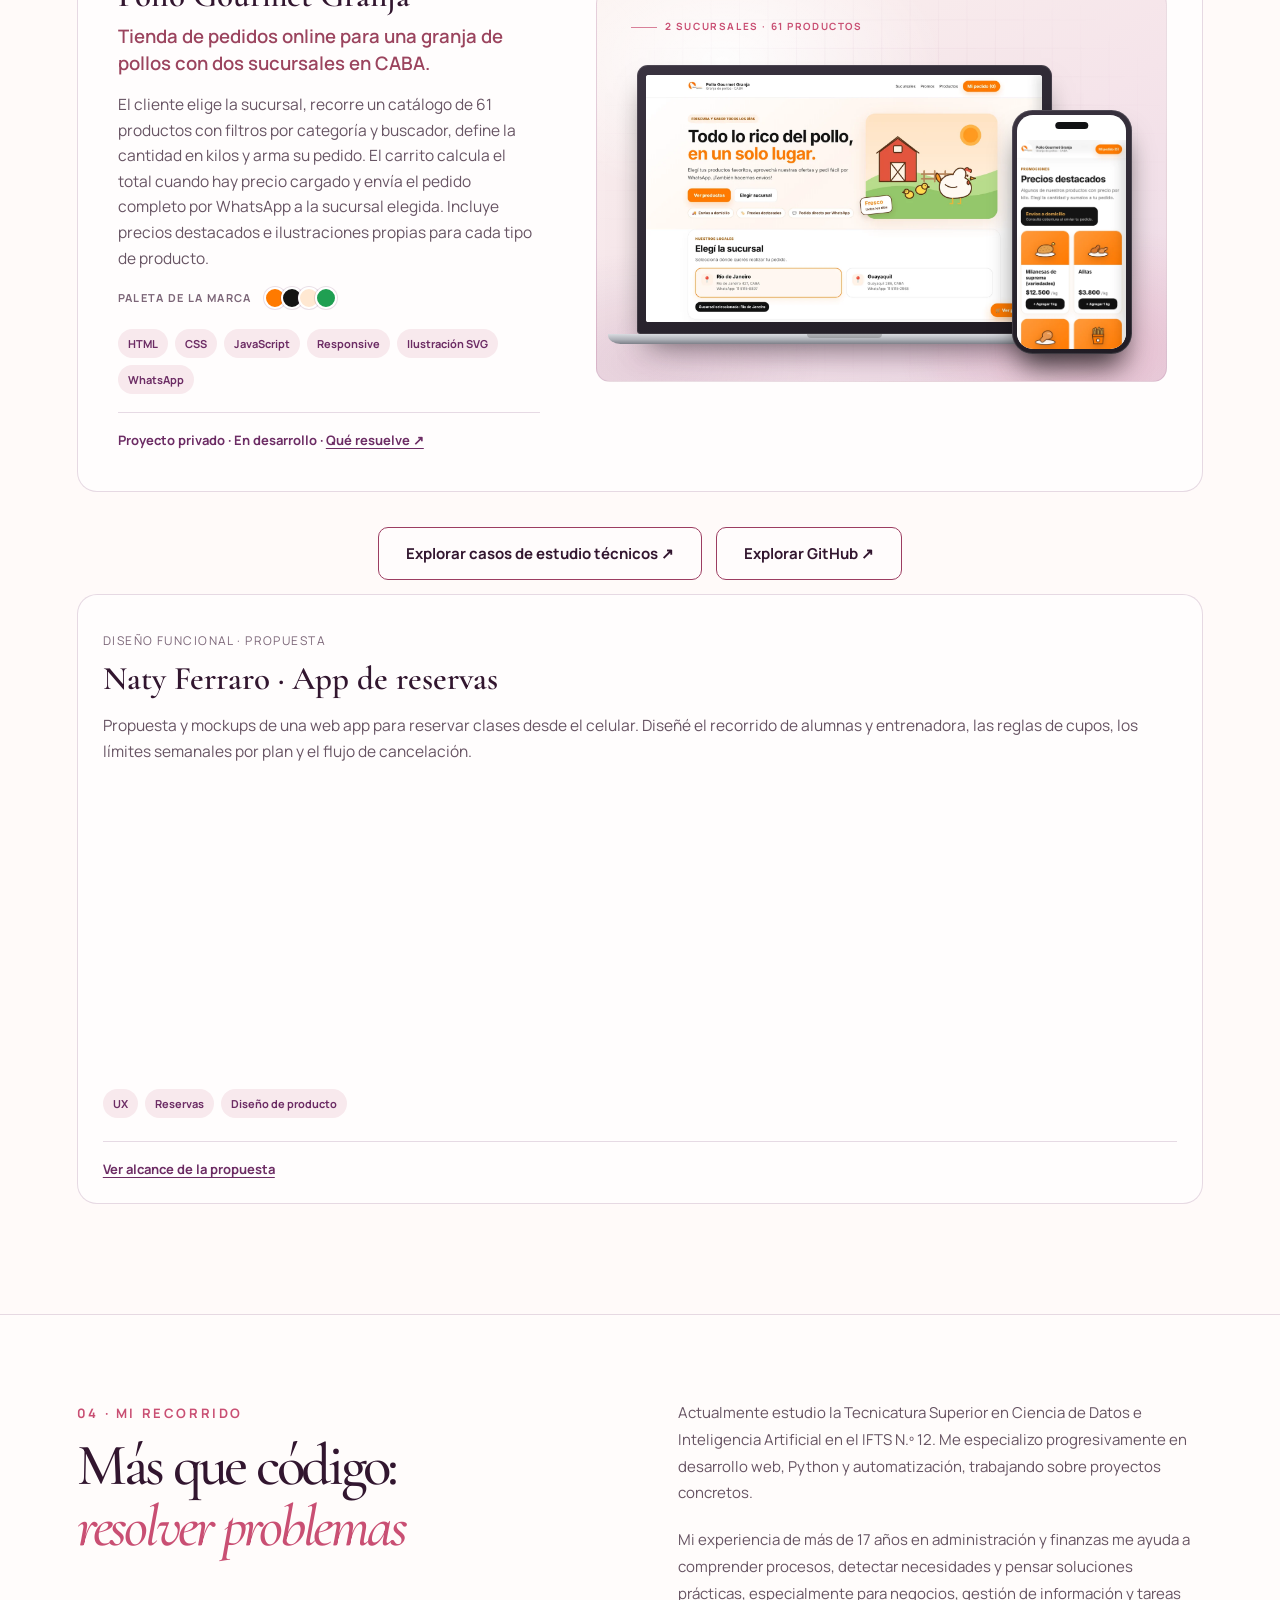
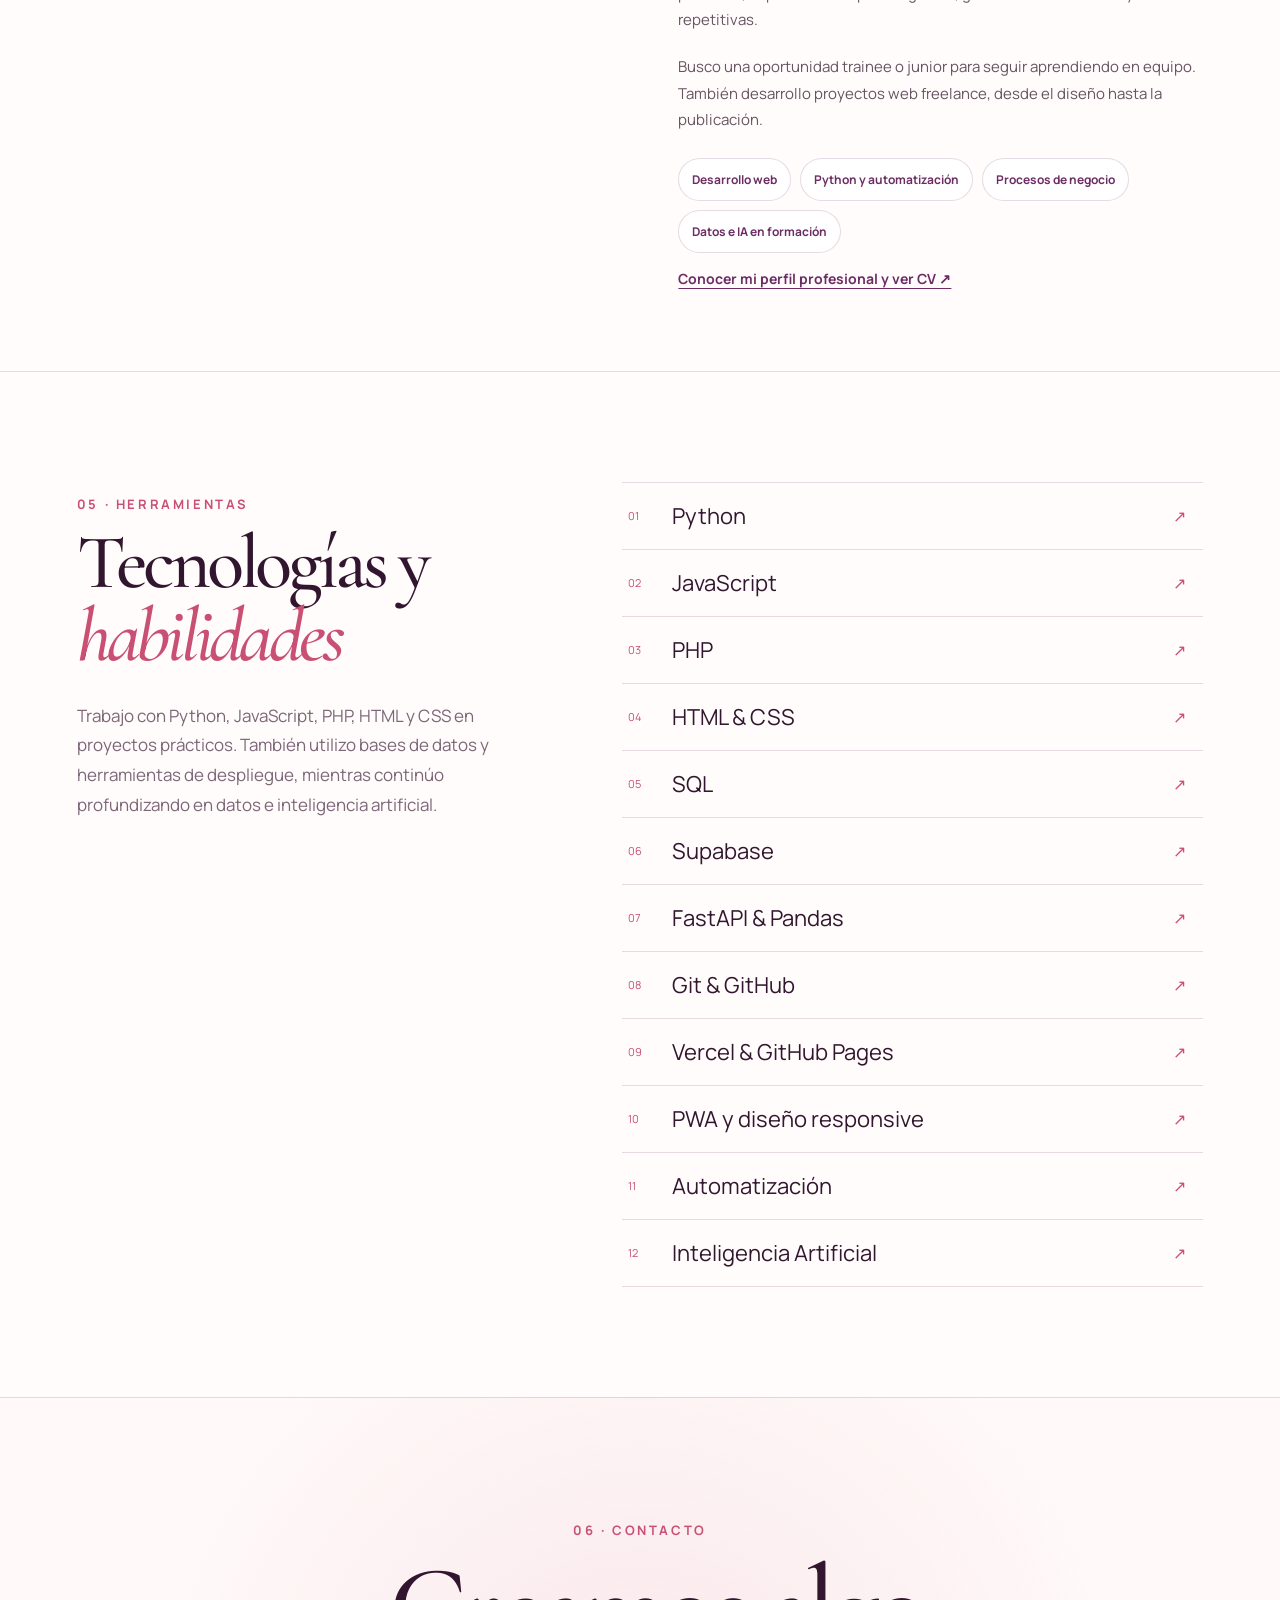
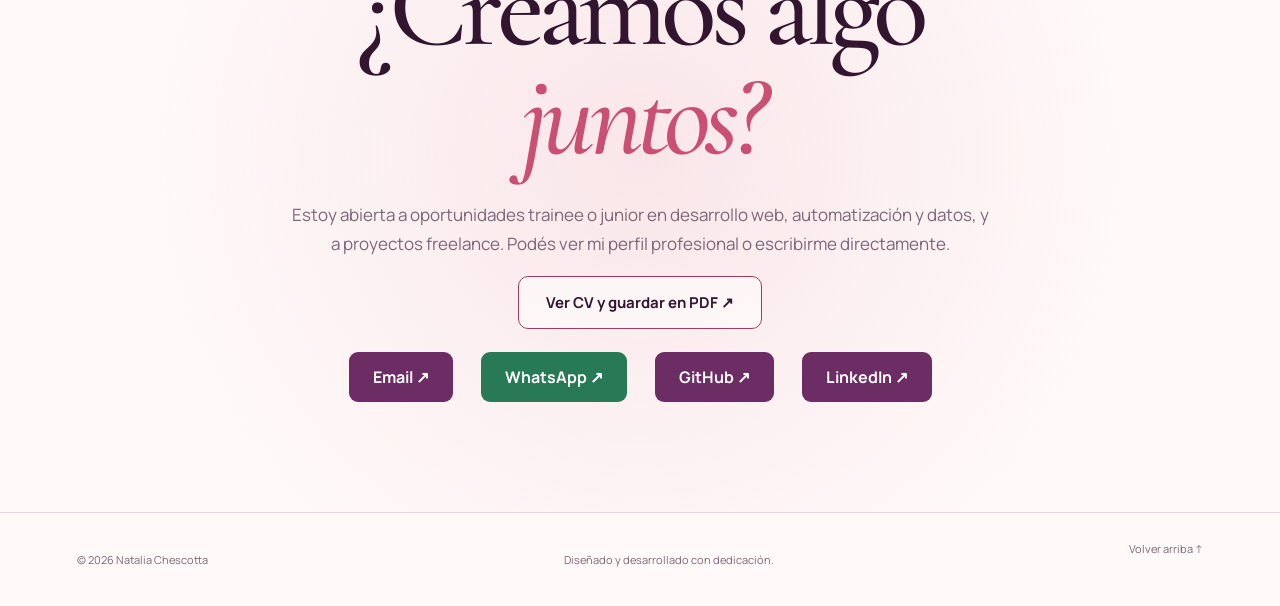
==== commit d7fbdda9: "Incorpora la propuesta de reservas y vincula el portfolio del estudio" ====
--- a/index.html
+++ b/index.html
@@ -155,7 +155,8 @@
           <p>También diseñé y desarrollé la tienda: catálogo de productos con precios promocionales y renovaciones, compra directa por WhatsApp, testimonios, preguntas frecuentes y SEO con datos estructurados, adaptada a computadora, tablet y celular.</p>
           <div class="tags"><span>HTML</span><span>CSS</span><span>JavaScript</span><span>Responsive</span><span>SEO</span><span>Vercel</span></div>
           <div class="brand-actions">
-            <a class="button primary" href="https://www.tuplannersnc.com.ar/" target="_blank" rel="noopener noreferrer">Visitar tienda ↗</a>
+            <a class="button primary" href="https://www.tuplannersnc.com.ar/" target="_blank" rel="noopener noreferrer">Visitar TuPlannersNC</a>
+            <a class="button" href="https://www.tuplannersnc.com.ar/portfolio">Ver portfolio del estudio</a>
             <a class="text-link" href="https://www.instagram.com/tuplannersnc" target="_blank" rel="noopener noreferrer">Instagram ↗</a>
           </div>
         </div>
@@ -505,6 +506,14 @@
       <div class="section-cta">
         <a class="button secondary" href="casos-tecnicos.html">Explorar casos de estudio técnicos ↗</a>
         <a class="button secondary" href="https://github.com/laschescottas-cyber" target="_blank" rel="noopener noreferrer">Explorar GitHub ↗</a>
+        <article class="project-card rose">
+          <div class="project-top"><p>Diseño funcional · Propuesta</p></div>
+          <h3>Naty Ferraro · App de reservas</h3>
+          <p class="project-description">Propuesta y mockups de una web app para reservar clases desde el celular. Diseñé el recorrido de alumnas y entrenadora, las reglas de cupos, los límites semanales por plan y el flujo de cancelación.</p>
+          <div class="tags"><span>UX</span><span>Reservas</span><span>Diseño de producto</span></div>
+          <div class="project-links"><a href="https://www.tuplannersnc.com.ar/portfolio#naty-ferraro">Ver alcance de la propuesta</a></div>
+        </article>
+
       </div>
     </section>
 
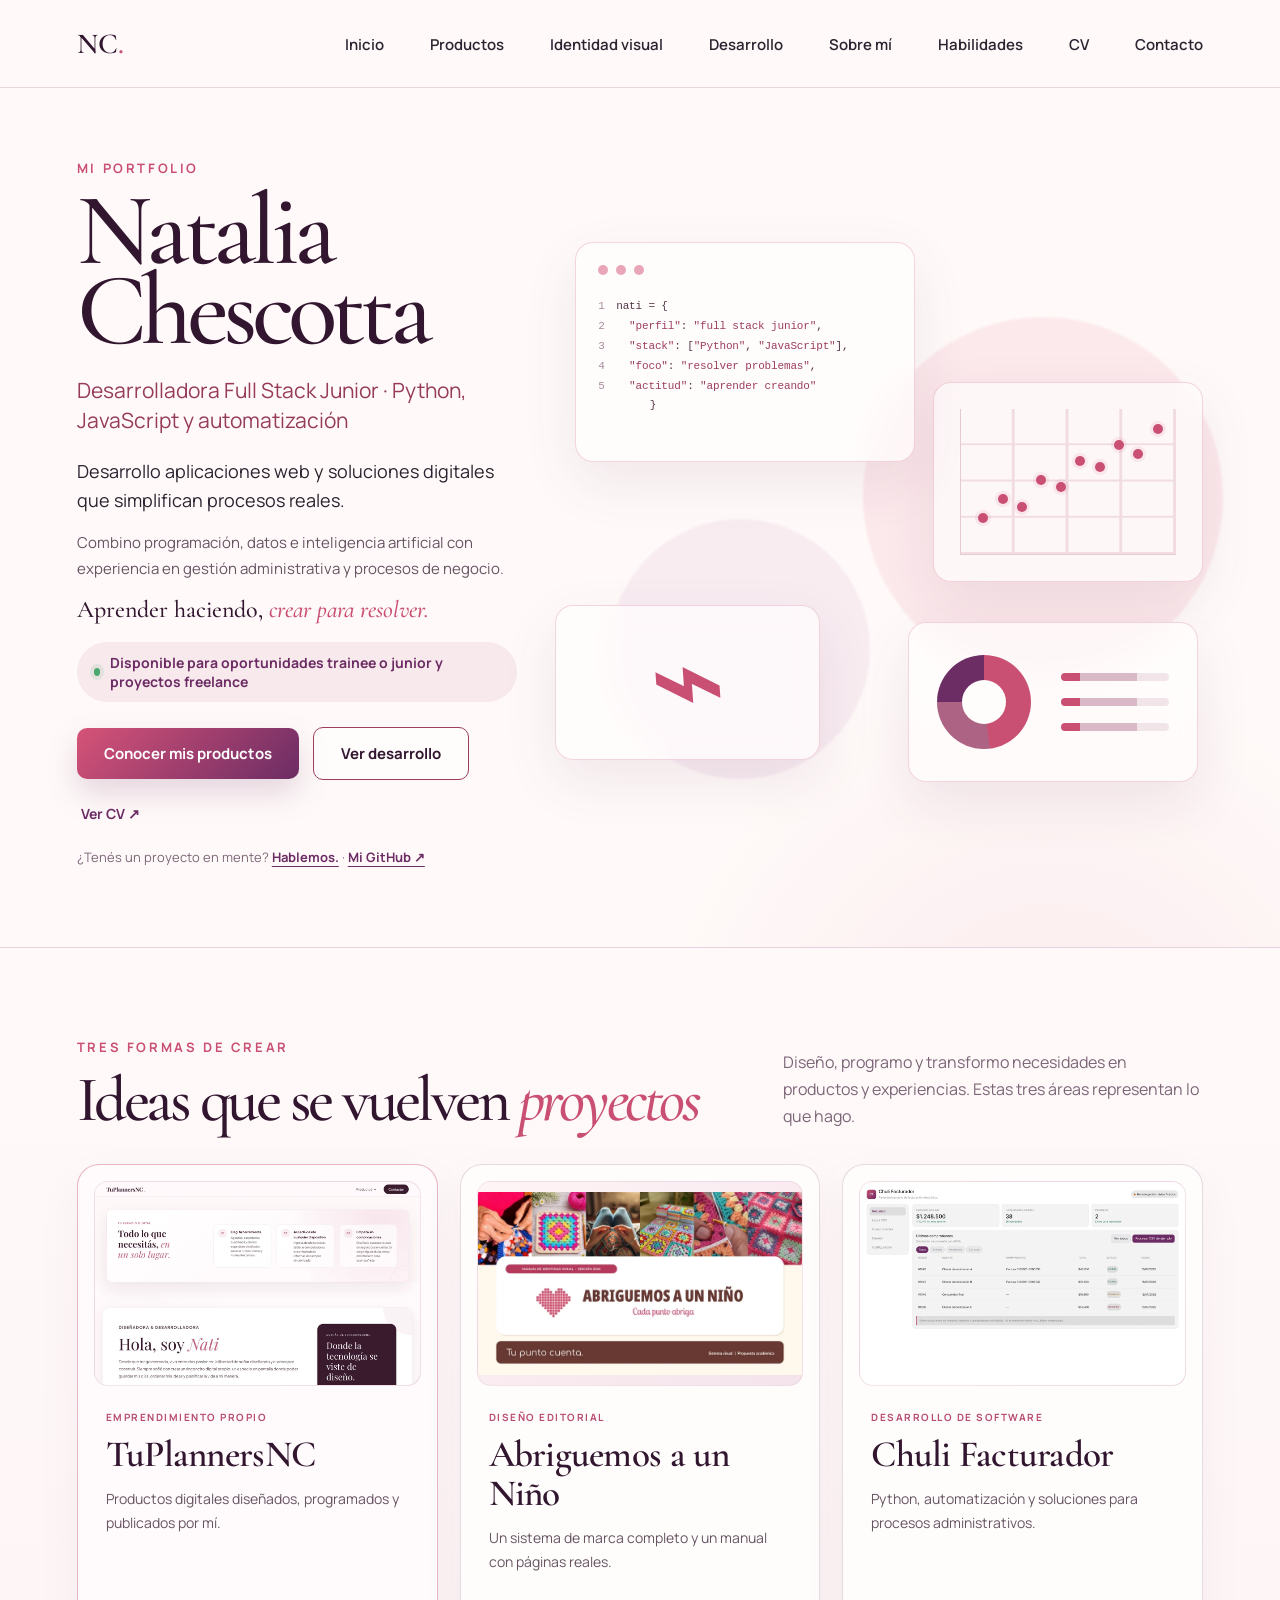
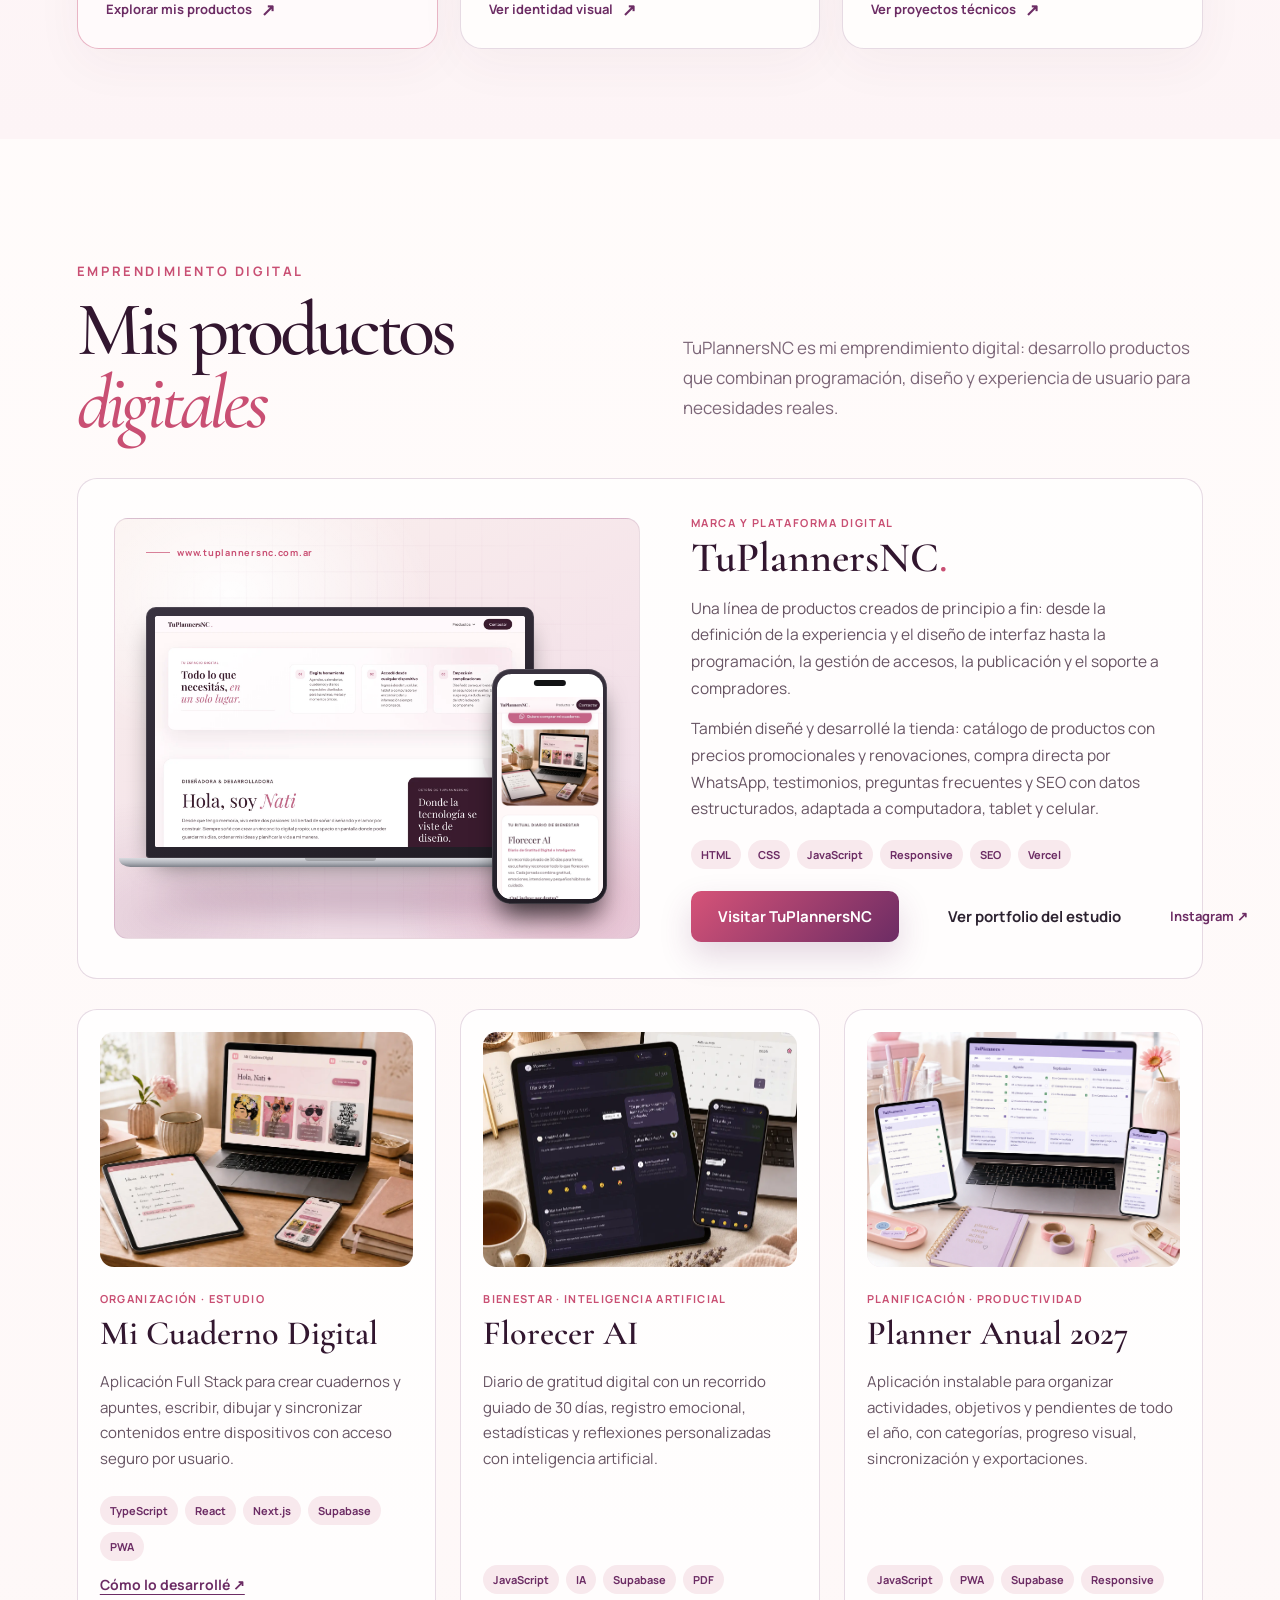
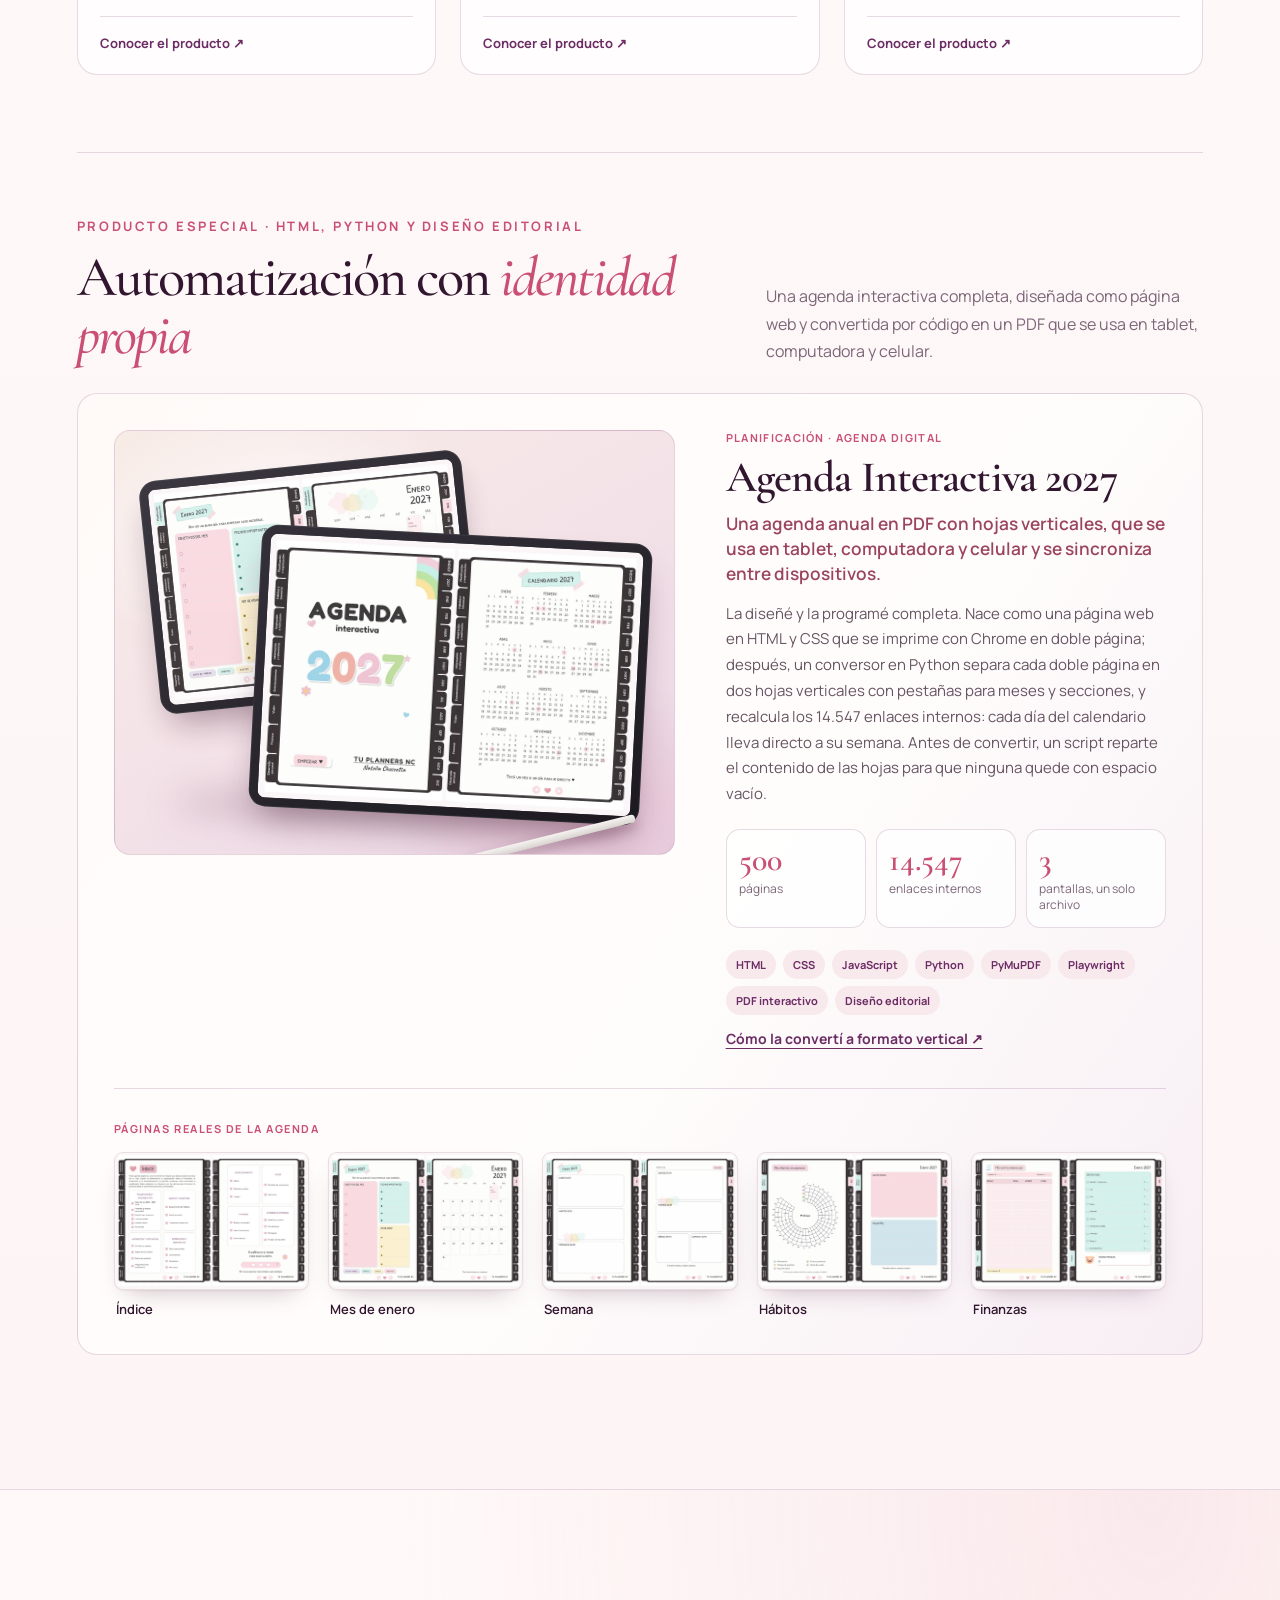
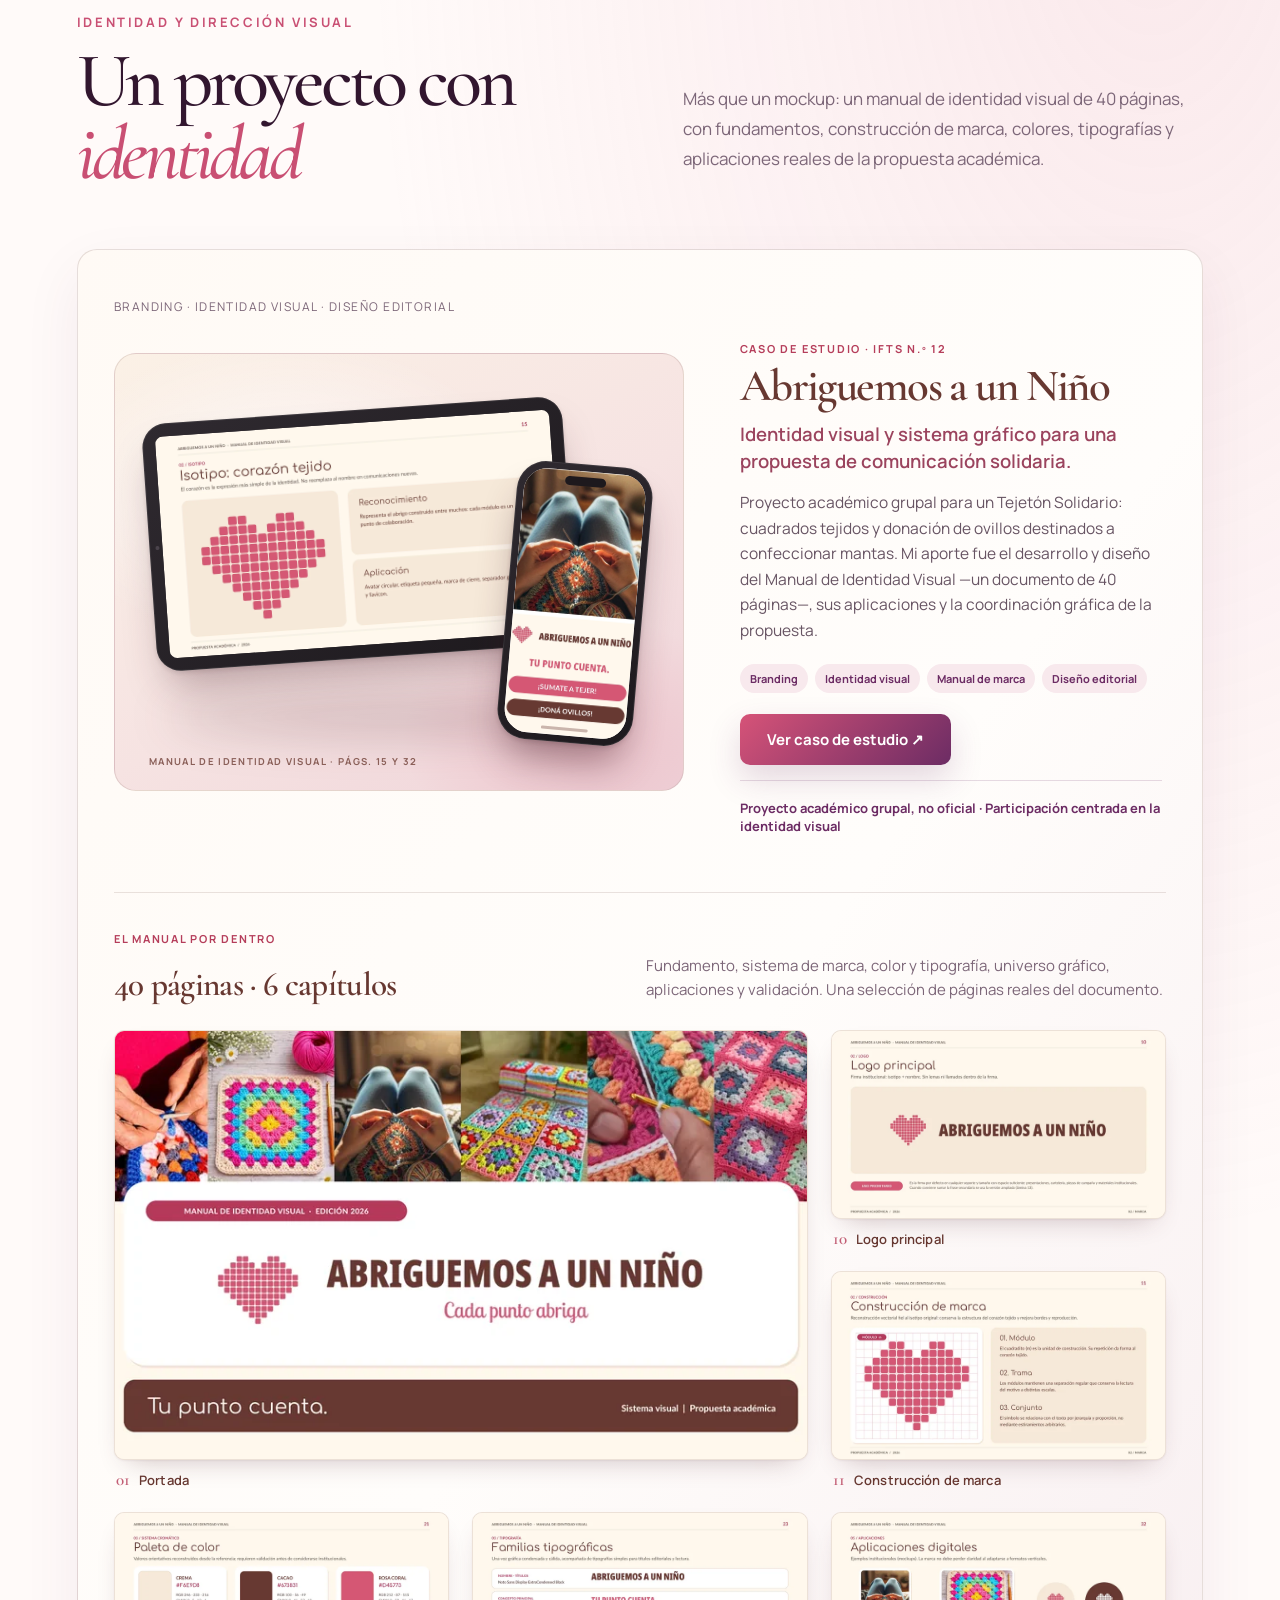
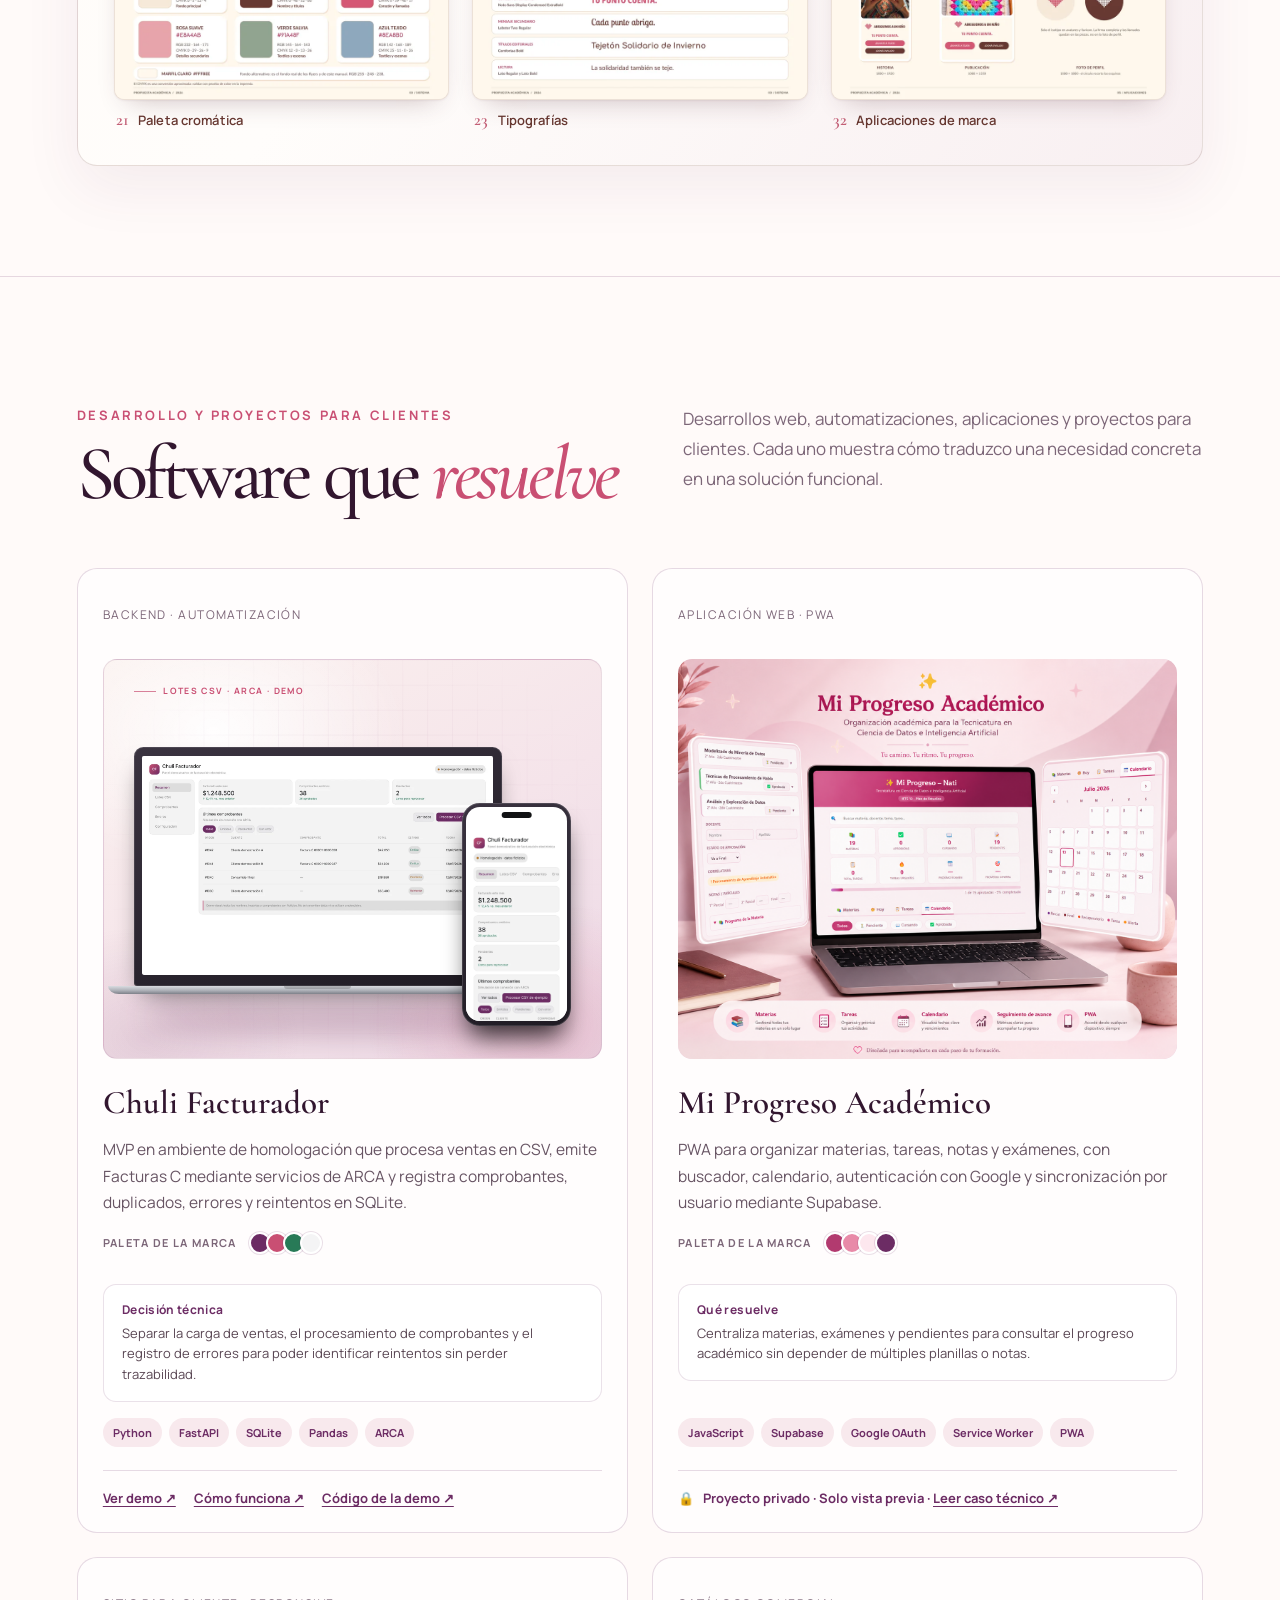
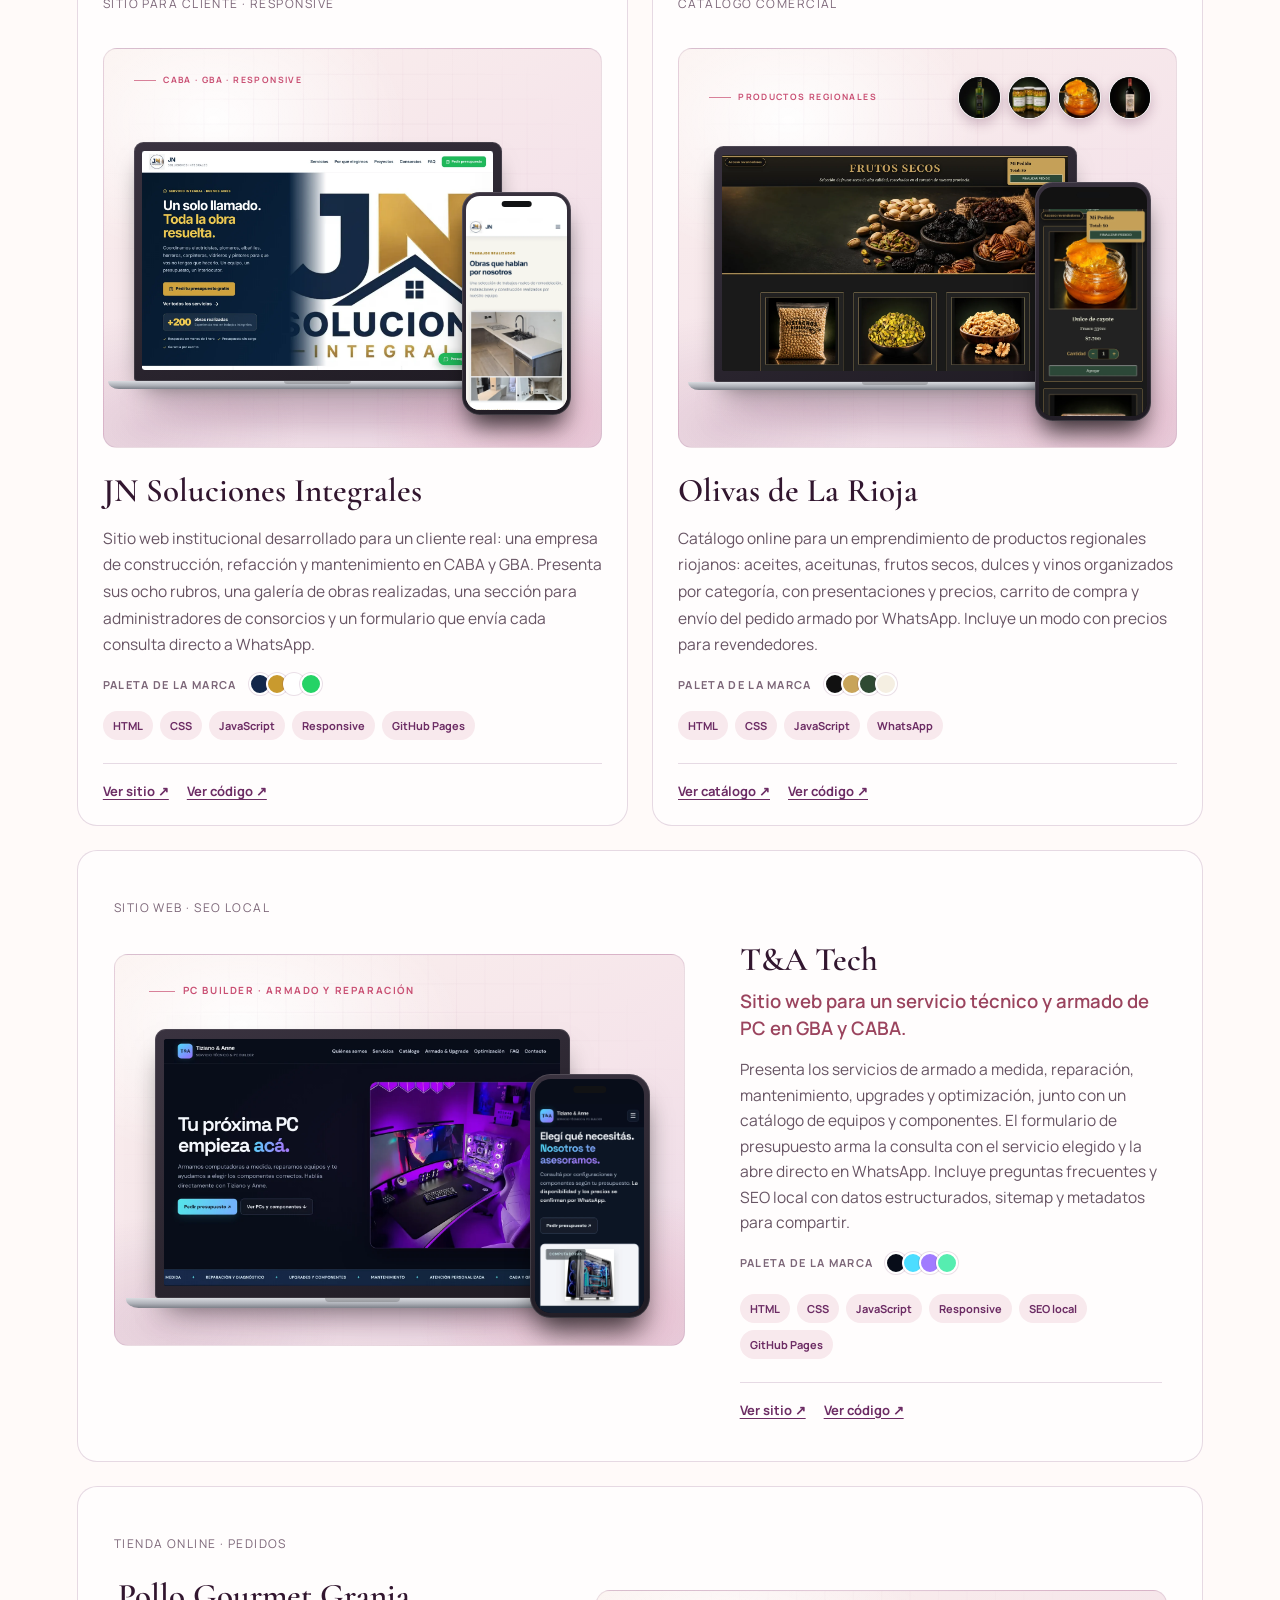
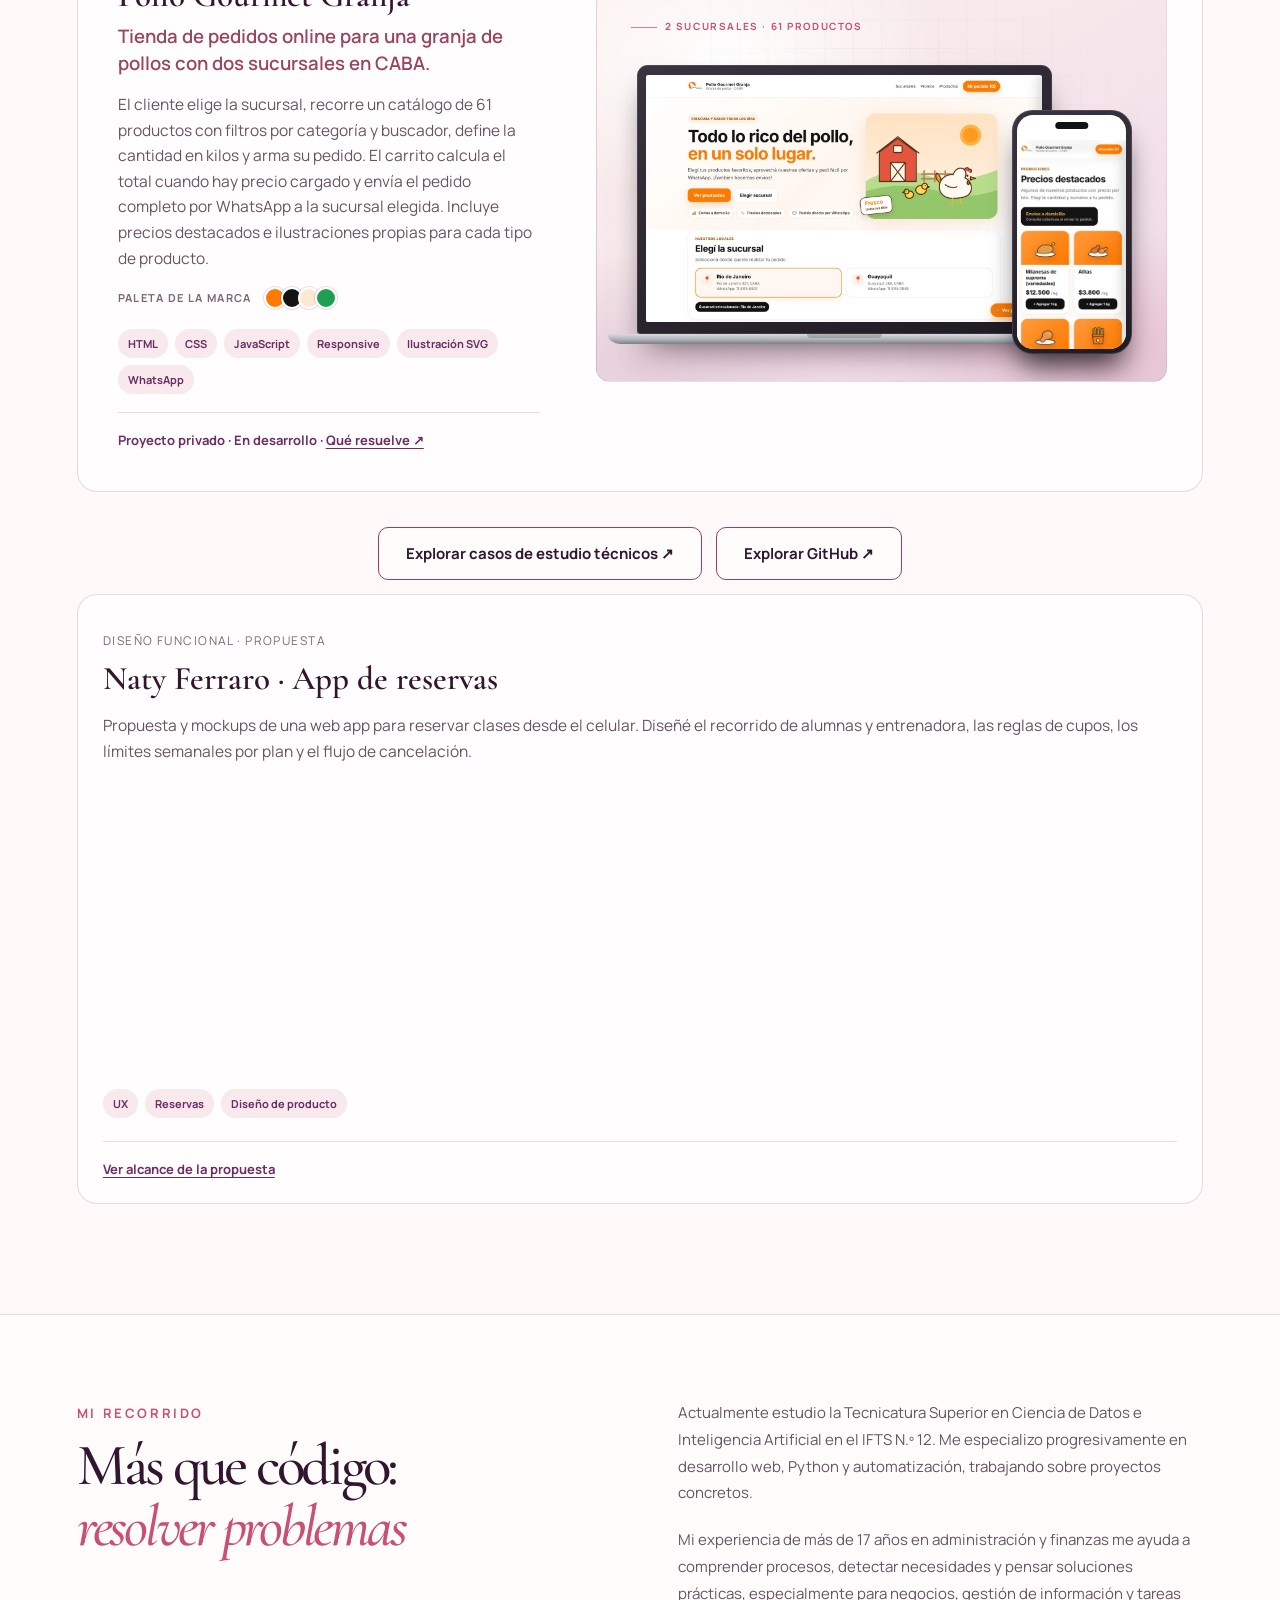
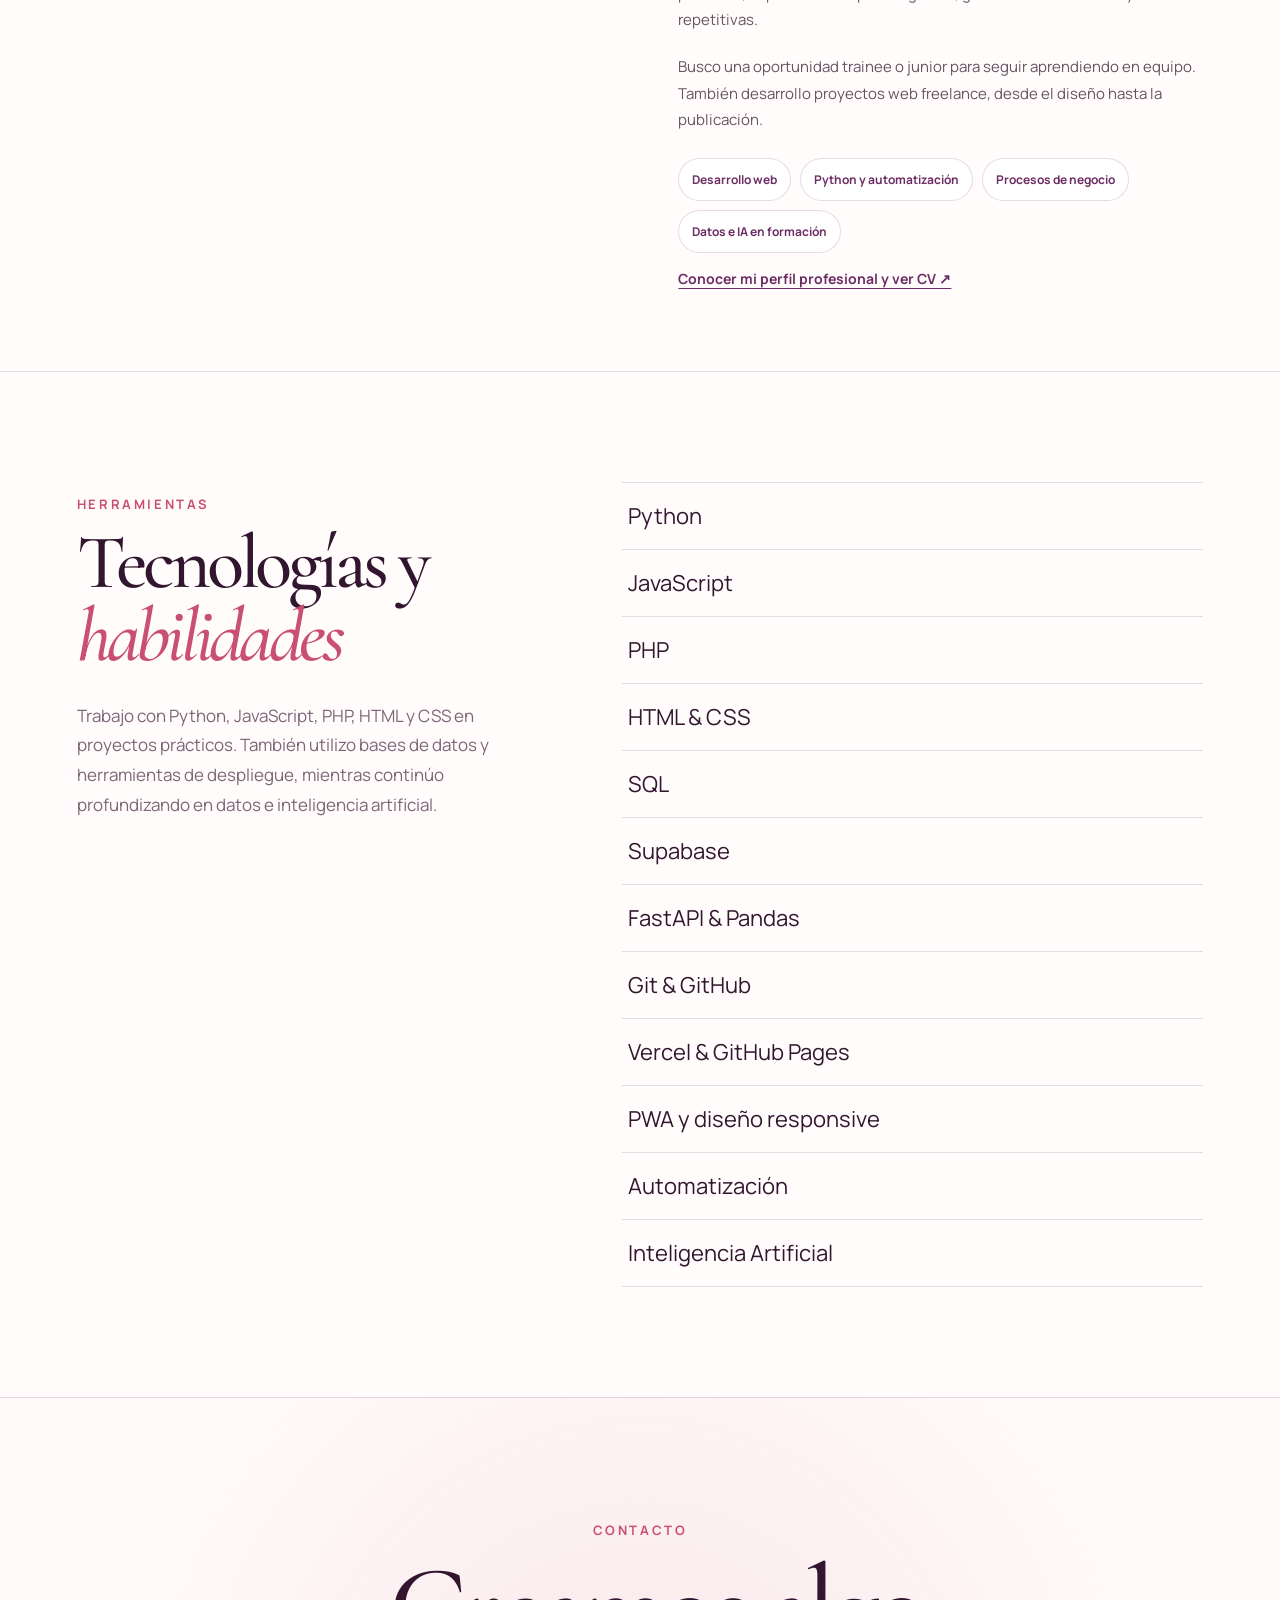
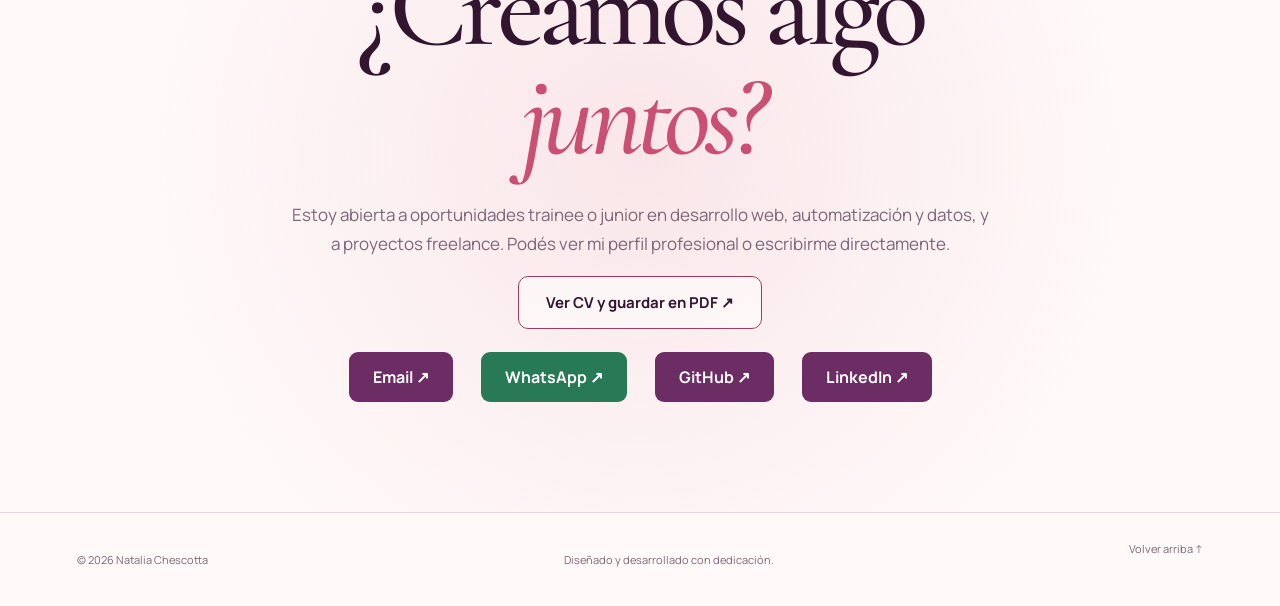
==== commit 1b313f3b: "Portfolio: quita numeraciones decorativas, corrige el mockup 2027, completa el menú de escritorio y " ====
--- a/index.html
+++ b/index.html
@@ -36,6 +36,8 @@
         <a href="#identidad-visual">Identidad visual</a>
         <a href="#proyectos">Desarrollo</a>
         <a href="#sobre-mi">Sobre mí</a>
+        <a href="#habilidades">Habilidades</a>
+        <a href="cv.html">CV</a>
         <a href="#contacto">Contacto</a>
       </nav>
       <details class="mobile-nav">
@@ -104,7 +106,7 @@
         <a class="selection-card selection-card-product" href="#productos-propios" aria-label="Conocer los productos propios de TuPlannersNC">
           <div class="selection-image"><img src="assets/projects/tuplanners-web-escritorio.webp" alt="Vista real de la tienda TuPlannersNC en escritorio" width="1280" height="800" loading="lazy" decoding="async"></div>
           <div class="selection-copy">
-            <span class="selection-label">01 · Emprendimiento propio</span>
+            <span class="selection-label">Emprendimiento propio</span>
             <h3>TuPlannersNC</h3>
             <p>Productos digitales diseñados, programados y publicados por mí.</p>
             <span class="selection-link">Explorar mis productos <span aria-hidden="true">↗</span></span>
@@ -113,7 +115,7 @@
         <a class="selection-card" href="#identidad-visual" aria-label="Explorar el manual de identidad visual de Abriguemos a un Niño">
           <div class="selection-image"><img src="assets/projects/abriguemos-manual-p01-portada-800.webp" alt="Portada del manual de identidad visual de Abriguemos a un Niño" width="1600" height="900" loading="lazy" decoding="async"></div>
           <div class="selection-copy">
-            <span class="selection-label">02 · Diseño editorial</span>
+            <span class="selection-label">Diseño editorial</span>
             <h3>Abriguemos a un Niño</h3>
             <p>Un sistema de marca completo y un manual con páginas reales.</p>
             <span class="selection-link">Ver identidad visual <span aria-hidden="true">↗</span></span>
@@ -122,7 +124,7 @@
         <a class="selection-card" href="#proyectos" aria-label="Ver los proyectos técnicos y el desarrollo de Chuli Facturador">
           <div class="selection-image"><img src="assets/projects/chuli-demo-escritorio.webp" alt="Captura de la demo de Chuli Facturador" width="1280" height="800" loading="lazy" decoding="async"></div>
           <div class="selection-copy">
-            <span class="selection-label">03 · Desarrollo de software</span>
+            <span class="selection-label">Desarrollo de software</span>
             <h3>Chuli Facturador</h3>
             <p>Python, automatización y soluciones para procesos administrativos.</p>
             <span class="selection-link">Ver proyectos técnicos <span aria-hidden="true">↗</span></span>
@@ -133,7 +135,7 @@
 
 <section class="own-products section" id="productos-propios">
       <div class="section-heading products-heading">
-        <div><p class="section-kicker">01 · Emprendimiento digital</p><h2>Mis productos <em>digitales</em></h2></div>
+        <div><p class="section-kicker">Emprendimiento digital</p><h2>Mis productos <em>digitales</em></h2></div>
         <p>TuPlannersNC es mi emprendimiento digital: desarrollo productos que combinan programación, diseño y experiencia de usuario para necesidades reales.</p>
       </div>
 
@@ -141,11 +143,11 @@
         <a class="project-visual dv-stage tuplanners-devices" href="https://www.tuplannersnc.com.ar/" target="_blank" rel="noopener noreferrer" aria-label="Visitar la tienda TuPlannersNC">
           <div class="dv-head" aria-hidden="true"><p class="dv-label">www.tuplannersnc.com.ar</p></div>
           <div class="dv-laptop" aria-hidden="true">
-            <div class="dv-laptop-lid"><div class="dv-laptop-screen"><img src="assets/projects/tuplanners-web-escritorio.webp" alt="" width="1280" height="800" loading="lazy" decoding="async"></div></div>
+            <div class="dv-laptop-lid"><div class="dv-laptop-screen"><img src="assets/projects/tuplanners-web-escritorio.webp" alt="Sitio web de TuPlannersNC en computadora" width="1280" height="800" loading="lazy" decoding="async"></div></div>
             <div class="dv-laptop-base"></div>
           </div>
           <div class="dv-phone" aria-hidden="true">
-            <div class="dv-phone-screen"><img src="assets/projects/tuplanners-web-celular.webp" alt="" width="540" height="1169" loading="lazy" decoding="async"></div>
+            <div class="dv-phone-screen"><img src="assets/projects/tuplanners-web-celular.webp" alt="Sitio web de TuPlannersNC en celular" width="540" height="1169" loading="lazy" decoding="async"></div>
           </div>
         </a>
         <div class="brand-web-copy">
@@ -190,7 +192,7 @@
 
         <article class="product-showcase-card">
           <a class="product-image" href="https://www.tuplannersnc.com.ar/#catalogo" target="_blank" rel="noopener noreferrer" aria-label="Conocer Planner Anual 2027">
-            <img src="assets/projects/mockup-planner-anual-2026.svg" alt="Planner Anual 2027 instalado en computadora, tablet y celular" loading="lazy">
+            <img src="assets/projects/mockup-planner-anual-2027.svg" alt="Planner Anual 2027 instalado en computadora, tablet y celular" loading="lazy">
           </a>
           <p class="product-type">Planificación · Productividad</p>
           <h3>Planner Anual 2027</h3>
@@ -271,14 +273,14 @@
     <section class="brand-case-section section" id="identidad-visual" aria-labelledby="titulo-identidad">
       <div class="section-heading brand-section-heading">
         <div>
-          <p class="section-kicker">02 · Identidad y dirección visual</p>
+          <p class="section-kicker">Identidad y dirección visual</p>
           <h2 id="titulo-identidad">Un proyecto con <em>identidad</em></h2>
         </div>
         <p>Más que un mockup: un manual de identidad visual de 40 páginas, con fundamentos, construcción de marca, colores, tipografías y aplicaciones reales de la propuesta académica.</p>
       </div>
       <div class="brand-feature-grid">
         <article class="project-card rose abriguemos-case-study">
-          <div class="project-top"><span>01</span><p>Branding · Identidad visual · Diseño editorial</p></div>
+          <div class="project-top"><p>Branding · Identidad visual · Diseño editorial</p></div>
           <a class="project-visual abriguemos-devices" href="abriguemos-identidad-visual.html" aria-label="Abrir el caso de estudio de identidad visual de Abriguemos a un Niño">
             <div class="abriguemos-device-glow" aria-hidden="true"></div>
             <div class="abriguemos-tablet" aria-hidden="true">
@@ -356,20 +358,20 @@
 
 <section class="projects section" id="proyectos">
       <div class="section-heading">
-        <div><p class="section-kicker">03 · Desarrollo y proyectos para clientes</p><h2>Software que <em>resuelve</em></h2></div>
+        <div><p class="section-kicker">Desarrollo y proyectos para clientes</p><h2>Software que <em>resuelve</em></h2></div>
         <p>Desarrollos web, automatizaciones, aplicaciones y proyectos para clientes. Cada uno muestra cómo traduzco una necesidad concreta en una solución funcional.</p>
       </div>
       <div class="project-grid">
         <article class="project-card plum">
-          <div class="project-top"><span>01</span><p>Backend · Automatización</p></div>
+          <div class="project-top"><p>Backend · Automatización</p></div>
           <a class="project-visual dv-stage chuli-devices" href="https://laschescottas-cyber.github.io/chuli-facturador-demo/demo/" target="_blank" rel="noopener noreferrer" aria-label="Abrir demo visual de Chuli Facturador">
             <div class="dv-head" aria-hidden="true"><p class="dv-label">Lotes CSV · ARCA · Demo</p></div>
             <div class="dv-laptop" aria-hidden="true">
-              <div class="dv-laptop-lid"><div class="dv-laptop-screen"><img src="assets/projects/chuli-demo-escritorio.webp" alt="" width="1280" height="800" loading="lazy" decoding="async"></div></div>
+              <div class="dv-laptop-lid"><div class="dv-laptop-screen"><img src="assets/projects/chuli-demo-escritorio.webp" alt="Chuli Facturador en computadora" width="1280" height="800" loading="lazy" decoding="async"></div></div>
               <div class="dv-laptop-base"></div>
             </div>
             <div class="dv-phone" aria-hidden="true">
-              <div class="dv-phone-screen"><img src="assets/projects/chuli-demo-celular.webp" alt="" width="540" height="1169" loading="lazy" decoding="async"></div>
+              <div class="dv-phone-screen"><img src="assets/projects/chuli-demo-celular.webp" alt="Chuli Facturador en celular" width="540" height="1169" loading="lazy" decoding="async"></div>
             </div>
           </a>
           <h3>Chuli Facturador</h3>
@@ -380,7 +382,7 @@
           <div class="project-links"><a href="https://laschescottas-cyber.github.io/chuli-facturador-demo/demo/" target="_blank" rel="noopener noreferrer">Ver demo ↗</a><a href="casos-tecnicos.html#chuli">Cómo funciona ↗</a><a href="https://github.com/laschescottas-cyber/chuli-facturador-demo" target="_blank" rel="noopener noreferrer">Código de la demo ↗</a></div>
         </article>
         <article class="project-card rose">
-          <div class="project-top"><span>02</span><p>Aplicación web · PWA</p></div>
+          <div class="project-top"><p>Aplicación web · PWA</p></div>
           <div
             class="project-visual progreso-preview"
             aria-label="Mockup de Mi Progreso Académico, proyecto privado"
@@ -416,15 +418,15 @@
           <div class="private-project"><span aria-hidden="true">🔒</span> Proyecto privado · Solo vista previa · <a href="casos-tecnicos.html#progreso">Leer caso técnico ↗</a></div>
         </article>
         <article class="project-card rose">
-          <div class="project-top"><span>03</span><p>Sitio para cliente · Responsive</p></div>
+          <div class="project-top"><p>Sitio para cliente · Responsive</p></div>
           <a class="project-visual dv-stage jn-devices" href="https://laschescottas-cyber.github.io/jn-soluciones-integrales/" target="_blank" rel="noopener noreferrer" aria-label="Abrir el sitio de JN Soluciones Integrales">
             <div class="dv-head" aria-hidden="true"><p class="dv-label">CABA · GBA · Responsive</p></div>
             <div class="dv-laptop" aria-hidden="true">
-              <div class="dv-laptop-lid"><div class="dv-laptop-screen"><img src="assets/projects/jn-sitio-escritorio.webp" alt="" width="1280" height="800" loading="lazy" decoding="async"></div></div>
+              <div class="dv-laptop-lid"><div class="dv-laptop-screen"><img src="assets/projects/jn-sitio-escritorio.webp" alt="Sitio de JN Soluciones Integrales en computadora" width="1280" height="800" loading="lazy" decoding="async"></div></div>
               <div class="dv-laptop-base"></div>
             </div>
             <div class="dv-phone" aria-hidden="true">
-              <div class="dv-phone-screen"><img src="assets/projects/jn-sitio-celular.webp" alt="" width="540" height="1169" loading="lazy" decoding="async"></div>
+              <div class="dv-phone-screen"><img src="assets/projects/jn-sitio-celular.webp" alt="Sitio de JN Soluciones Integrales en celular" width="540" height="1169" loading="lazy" decoding="async"></div>
             </div>
           </a>
           <h3>JN Soluciones Integrales</h3>
@@ -434,23 +436,23 @@
           <div class="project-links"><a href="https://laschescottas-cyber.github.io/jn-soluciones-integrales/" target="_blank" rel="noopener noreferrer">Ver sitio ↗</a><a href="https://github.com/laschescottas-cyber/jn-soluciones-integrales" target="_blank" rel="noopener noreferrer">Ver código ↗</a></div>
         </article>
         <article class="project-card plum">
-          <div class="project-top"><span>04</span><p>Catálogo comercial</p></div>
+          <div class="project-top"><p>Catálogo comercial</p></div>
           <a class="project-visual dv-stage olivas-devices" href="https://laschescottas-cyber.github.io/olivas-de-la-rioja/" target="_blank" rel="noopener noreferrer" aria-label="Abrir el catálogo Olivas de La Rioja">
             <div class="dv-head" aria-hidden="true">
               <p class="dv-label">Productos regionales</p>
               <ul class="olivas-thumbs">
-                <li><img src="assets/projects/olivas-producto-aceite.webp" alt="" width="200" height="200" loading="lazy"></li>
-                <li><img src="assets/projects/olivas-producto-aceitunas.webp" alt="" width="200" height="200" loading="lazy"></li>
-                <li><img src="assets/projects/olivas-producto-dulce.webp" alt="" width="200" height="200" loading="lazy"></li>
-                <li><img src="assets/projects/olivas-producto-vino.webp" alt="" width="200" height="200" loading="lazy"></li>
+                <li><img src="assets/projects/olivas-producto-aceite.webp" alt="Aceite de oliva" width="200" height="200" loading="lazy"></li>
+                <li><img src="assets/projects/olivas-producto-aceitunas.webp" alt="Aceitunas" width="200" height="200" loading="lazy"></li>
+                <li><img src="assets/projects/olivas-producto-dulce.webp" alt="Dulce regional" width="200" height="200" loading="lazy"></li>
+                <li><img src="assets/projects/olivas-producto-vino.webp" alt="Vino regional" width="200" height="200" loading="lazy"></li>
               </ul>
             </div>
             <div class="dv-laptop" aria-hidden="true">
-              <div class="dv-laptop-lid"><div class="dv-laptop-screen"><img src="assets/projects/olivas-productos-escritorio.webp" alt="" width="1280" height="800" loading="lazy" decoding="async"></div></div>
+              <div class="dv-laptop-lid"><div class="dv-laptop-screen"><img src="assets/projects/olivas-productos-escritorio.webp" alt="Catálogo de Olivas de La Rioja en computadora" width="1280" height="800" loading="lazy" decoding="async"></div></div>
               <div class="dv-laptop-base"></div>
             </div>
             <div class="dv-phone" aria-hidden="true">
-              <div class="dv-phone-screen"><img src="assets/projects/olivas-productos-celular.webp" alt="" width="540" height="1169" loading="lazy" decoding="async"></div>
+              <div class="dv-phone-screen"><img src="assets/projects/olivas-productos-celular.webp" alt="Catálogo de Olivas de La Rioja en celular" width="540" height="1169" loading="lazy" decoding="async"></div>
             </div>
           </a>
           <h3>Olivas de La Rioja</h3>
@@ -460,15 +462,15 @@
        <div class="project-links"><a href="https://laschescottas-cyber.github.io/olivas-de-la-rioja/" target="_blank" rel="noopener noreferrer">Ver catálogo ↗</a><a href="https://github.com/laschescottas-cyber/olivas-de-la-rioja" target="_blank" rel="noopener noreferrer">Ver código ↗</a></div>
         </article>
         <article class="project-card wide-case tatech-case">
-          <div class="project-top"><span>05</span><p>Sitio web · SEO local</p></div>
+          <div class="project-top"><p>Sitio web · SEO local</p></div>
           <a class="project-visual dv-stage tatech-devices" href="https://laschescottas-cyber.github.io/ta-tech/" target="_blank" rel="noopener noreferrer" aria-label="Abrir el sitio de T&amp;A Tech">
             <div class="dv-head" aria-hidden="true"><p class="dv-label">PC Builder · Armado y reparación</p></div>
             <div class="dv-laptop" aria-hidden="true">
-              <div class="dv-laptop-lid"><div class="dv-laptop-screen"><img src="assets/projects/tatech-sitio-escritorio.webp" alt="" width="1280" height="800" loading="lazy" decoding="async"></div></div>
+              <div class="dv-laptop-lid"><div class="dv-laptop-screen"><img src="assets/projects/tatech-sitio-escritorio.webp" alt="Sitio de T&A Tech en computadora" width="1280" height="800" loading="lazy" decoding="async"></div></div>
               <div class="dv-laptop-base"></div>
             </div>
             <div class="dv-phone" aria-hidden="true">
-              <div class="dv-phone-screen"><img src="assets/projects/tatech-sitio-celular.webp" alt="" width="540" height="1169" loading="lazy" decoding="async"></div>
+              <div class="dv-phone-screen"><img src="assets/projects/tatech-sitio-celular.webp" alt="Sitio de T&A Tech en celular" width="540" height="1169" loading="lazy" decoding="async"></div>
             </div>
           </a>
           <div class="wide-case-copy">
@@ -481,15 +483,15 @@
           </div>
         </article>
         <article class="project-card wide-case wide-reverse pollo-case">
-          <div class="project-top"><span>06</span><p>Tienda online · Pedidos</p></div>
+          <div class="project-top"><p>Tienda online · Pedidos</p></div>
           <div class="project-visual dv-stage pollo-devices" aria-label="Capturas de la tienda Pollo Gourmet Granja">
             <div class="dv-head" aria-hidden="true"><p class="dv-label">2 sucursales · 61 productos</p></div>
             <div class="dv-laptop" aria-hidden="true">
-              <div class="dv-laptop-lid"><div class="dv-laptop-screen"><img src="assets/projects/pollo-gourmet-escritorio.webp" alt="" width="1280" height="800" loading="lazy" decoding="async"></div></div>
+              <div class="dv-laptop-lid"><div class="dv-laptop-screen"><img src="assets/projects/pollo-gourmet-escritorio.webp" alt="Tienda online de Pollo Gourmet Granja en computadora" width="1280" height="800" loading="lazy" decoding="async"></div></div>
               <div class="dv-laptop-base"></div>
             </div>
             <div class="dv-phone" aria-hidden="true">
-              <div class="dv-phone-screen"><img src="assets/projects/pollo-gourmet-celular.webp" alt="" width="540" height="1169" loading="lazy" decoding="async"></div>
+              <div class="dv-phone-screen"><img src="assets/projects/pollo-gourmet-celular.webp" alt="Tienda online de Pollo Gourmet Granja en celular" width="540" height="1169" loading="lazy" decoding="async"></div>
             </div>
           </div>
           <div class="wide-case-copy">
@@ -522,7 +524,7 @@
     <section class="about section" id="sobre-mi" aria-labelledby="titulo-sobre-mi">
       <div class="about-wrap">
         <div>
-          <p class="section-kicker">04 · Mi recorrido</p>
+          <p class="section-kicker">Mi recorrido</p>
           <h2 id="titulo-sobre-mi">Más que código:<br><em>resolver problemas</em></h2>
         </div>
         <div class="about-copy">
@@ -538,12 +540,12 @@
 
 
     <section class="skills section" id="habilidades">
-      <div><p class="section-kicker">05 · Herramientas</p><h2>Tecnologías y<br><em>habilidades</em></h2><p class="skills-intro">Trabajo con Python, JavaScript, PHP, HTML y CSS en proyectos prácticos. También utilizo bases de datos y herramientas de despliegue, mientras continúo profundizando en datos e inteligencia artificial.</p></div>
-      <div class="skill-list"><div><span>01</span><p>Python</p><i>↗</i></div><div><span>02</span><p>JavaScript</p><i>↗</i></div><div><span>03</span><p>PHP</p><i>↗</i></div><div><span>04</span><p>HTML &amp; CSS</p><i>↗</i></div><div><span>05</span><p>SQL</p><i>↗</i></div><div><span>06</span><p>Supabase</p><i>↗</i></div><div><span>07</span><p>FastAPI &amp; Pandas</p><i>↗</i></div><div><span>08</span><p>Git &amp; GitHub</p><i>↗</i></div><div><span>09</span><p>Vercel &amp; GitHub Pages</p><i>↗</i></div><div><span>10</span><p>PWA y diseño responsive</p><i>↗</i></div><div><span>11</span><p>Automatización</p><i>↗</i></div><div><span>12</span><p>Inteligencia Artificial</p><i>↗</i></div></div>
+      <div><p class="section-kicker">Herramientas</p><h2>Tecnologías y<br><em>habilidades</em></h2><p class="skills-intro">Trabajo con Python, JavaScript, PHP, HTML y CSS en proyectos prácticos. También utilizo bases de datos y herramientas de despliegue, mientras continúo profundizando en datos e inteligencia artificial.</p></div>
+      <div class="skill-list"><div><p>Python</p></div><div><p>JavaScript</p></div><div><p>PHP</p></div><div><p>HTML &amp; CSS</p></div><div><p>SQL</p></div><div><p>Supabase</p></div><div><p>FastAPI &amp; Pandas</p></div><div><p>Git &amp; GitHub</p></div><div><p>Vercel &amp; GitHub Pages</p></div><div><p>PWA y diseño responsive</p></div><div><p>Automatización</p></div><div><p>Inteligencia Artificial</p></div></div>
     </section>
 
     <section class="contact section" id="contacto">
-      <p class="section-kicker">06 · Contacto</p><h2>¿Creamos algo<br><em>juntos?</em></h2>
+      <p class="section-kicker">Contacto</p><h2>¿Creamos algo<br><em>juntos?</em></h2>
       <p>Estoy abierta a oportunidades trainee o junior en desarrollo web, automatización y datos, y a proyectos freelance. Podés ver mi perfil profesional o escribirme directamente.</p>
       <p><a class="button secondary" href="cv.html">Ver CV y guardar en PDF ↗</a></p>
 <div class="contact-links">
--- a/styles.css
+++ b/styles.css
@@ -275,7 +275,7 @@
 .skills { display: grid; grid-template-columns: .85fr 1.15fr; gap: clamp(70px, 9vw, 170px); border-top: 1px solid var(--line); background: rgba(255,255,255,.28); }
 .skills-intro { max-width: 480px; margin-top: 28px; color: var(--muted); font-size: 17px; line-height: 1.75; }
 .skill-list { border-top: 1px solid var(--line); }
-.skill-list div { display: grid; grid-template-columns: 44px 1fr 24px; align-items: center; padding: 18px 6px; border-bottom: 1px solid var(--line); }
+.skill-list div { display: grid; grid-template-columns: 1fr; align-items: center; padding: 18px 6px; border-bottom: 1px solid var(--line); }
 .skill-list span { color: var(--rose); font-size: 11px; }.skill-list p { margin: 0; color: var(--ink); font-size: 22px; }.skill-list i { color: var(--rose); font-style: normal; }
 
 .contact { text-align: center; border-top: 1px solid var(--line); background: radial-gradient(circle at 50% 50%,rgba(232,166,184,.24),transparent 32rem); }
